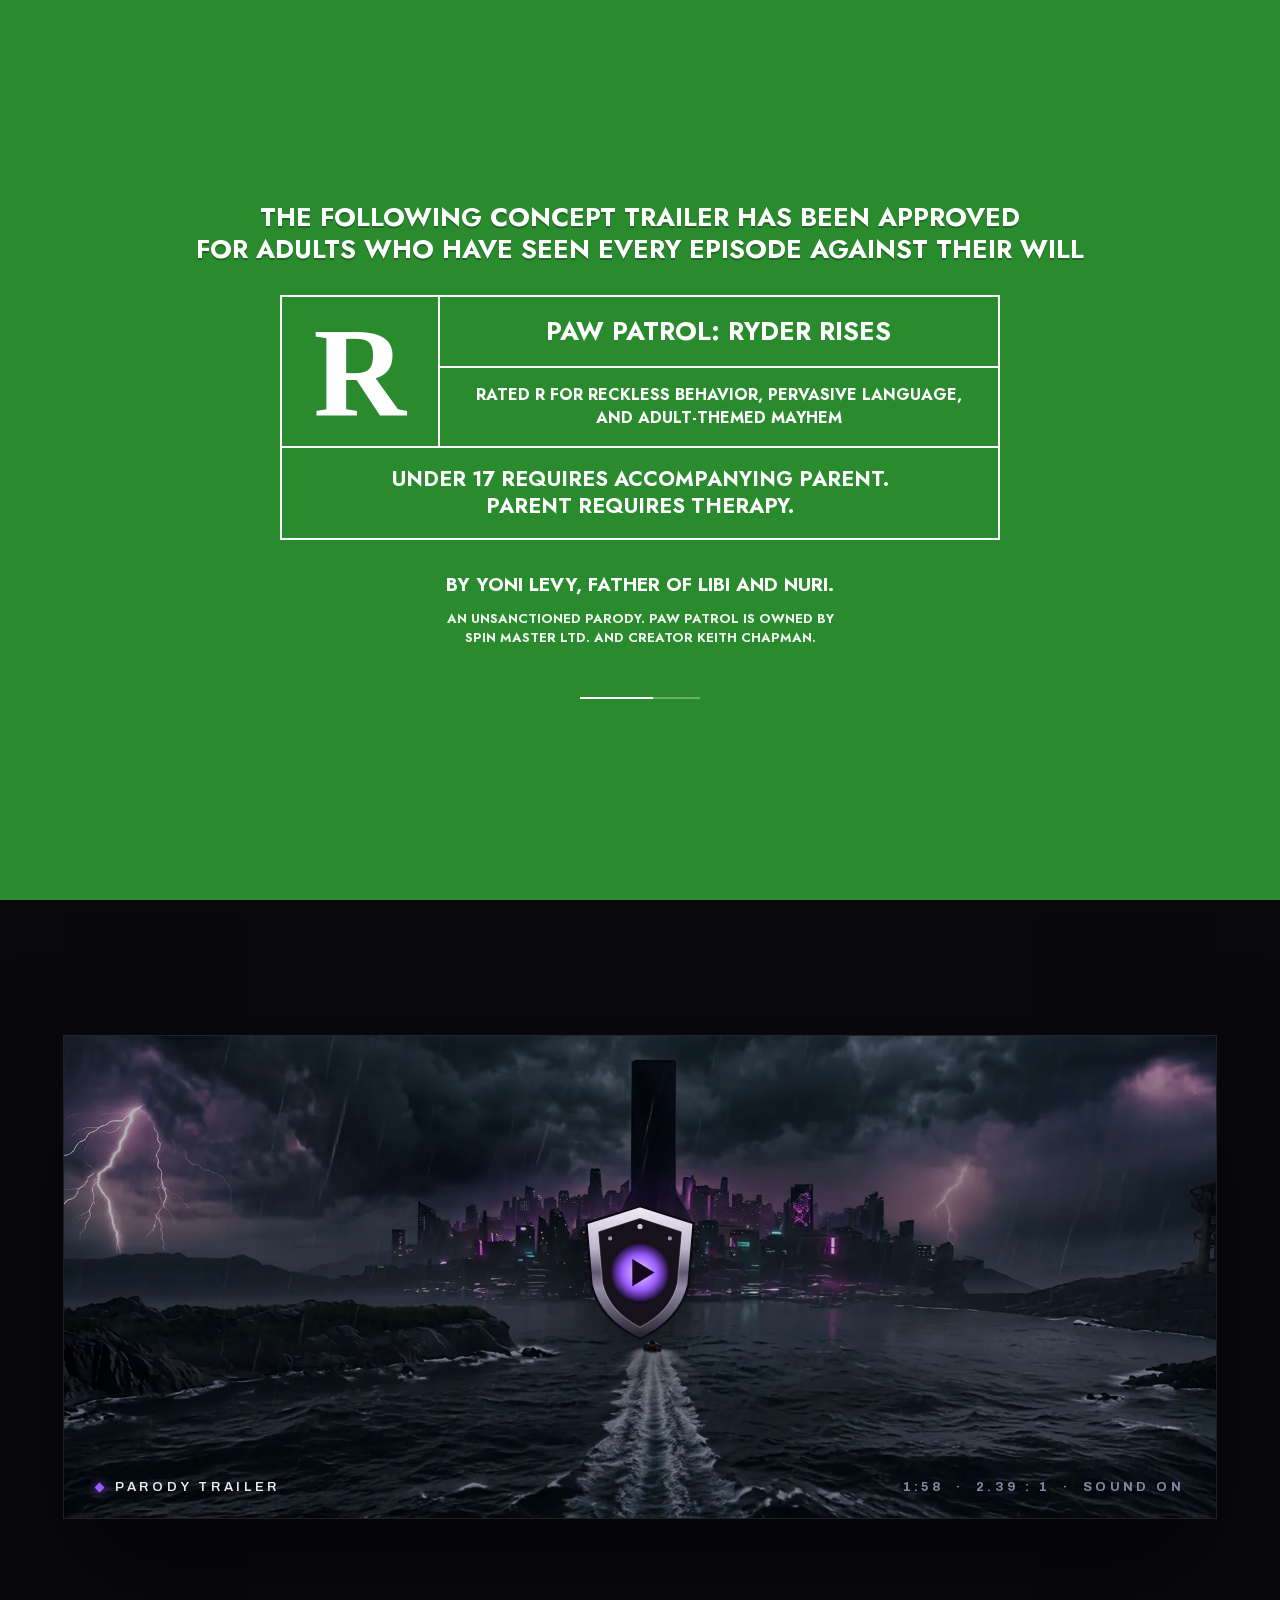
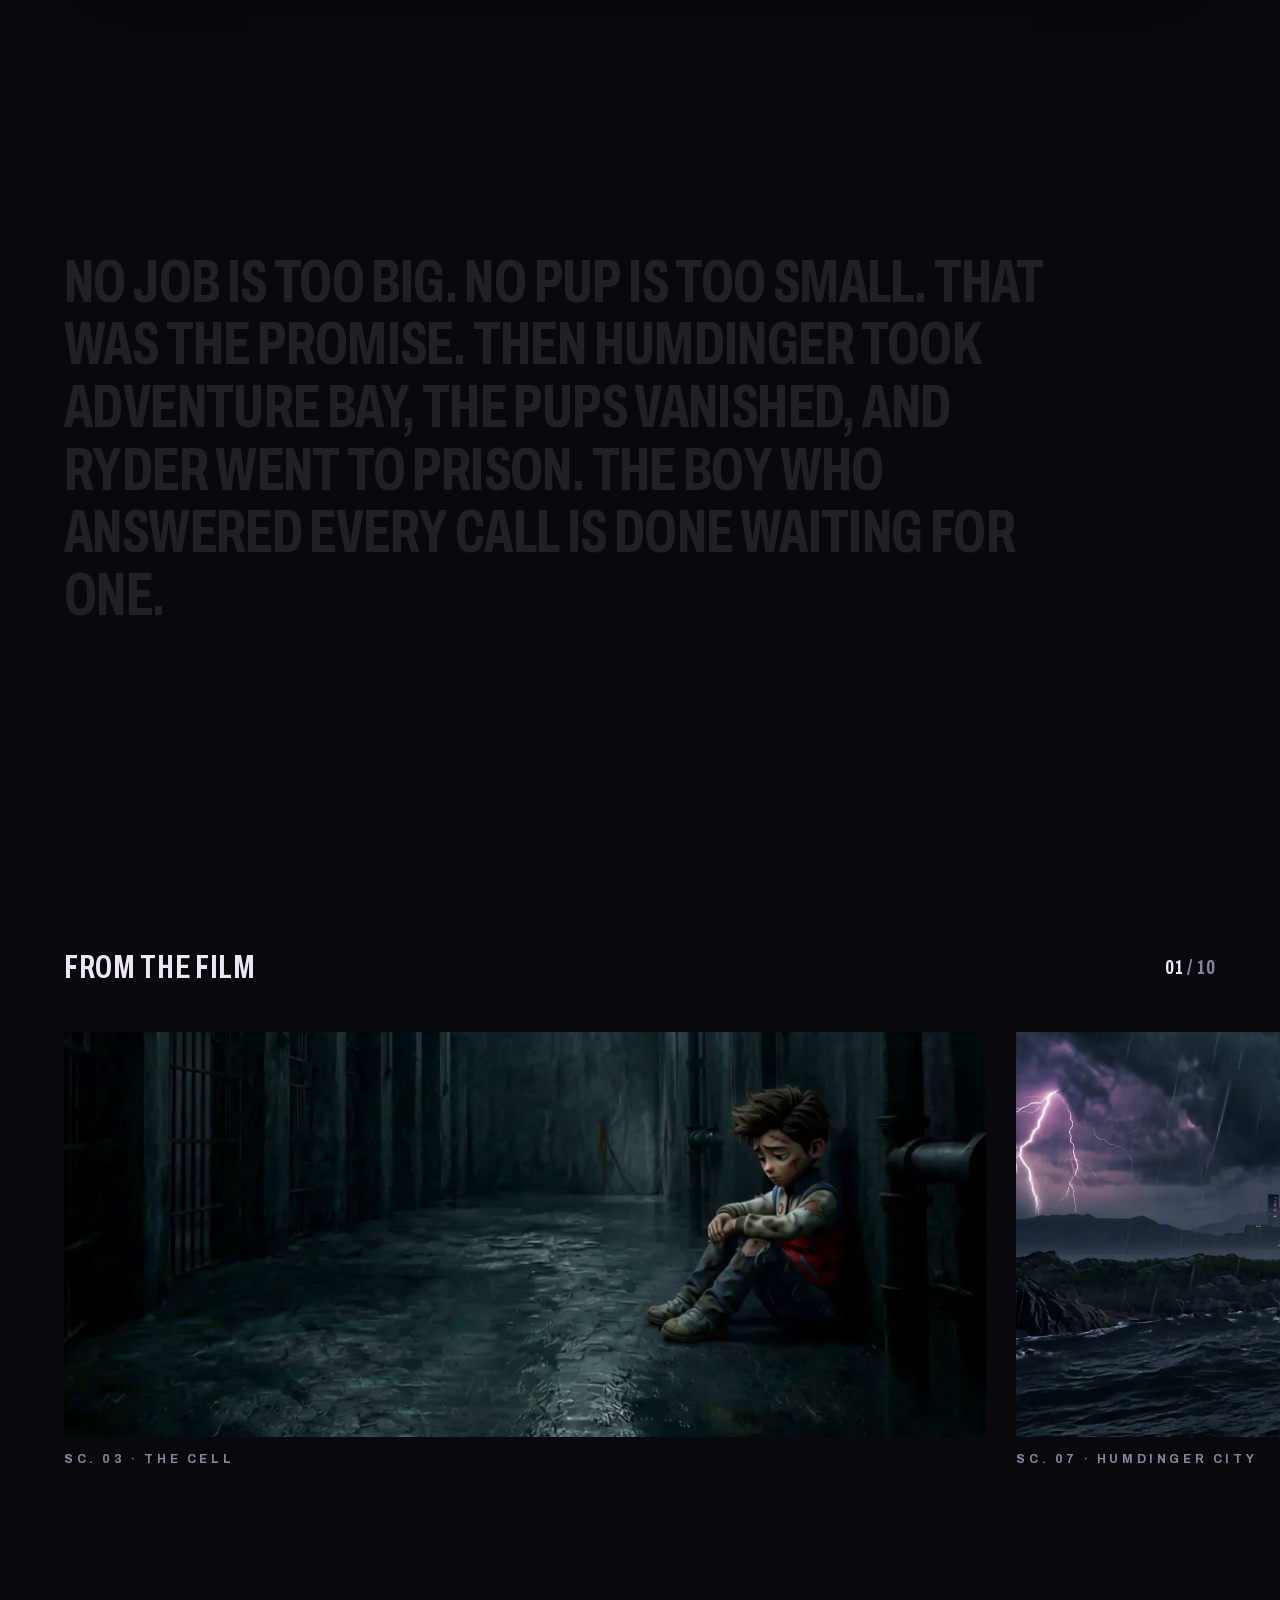
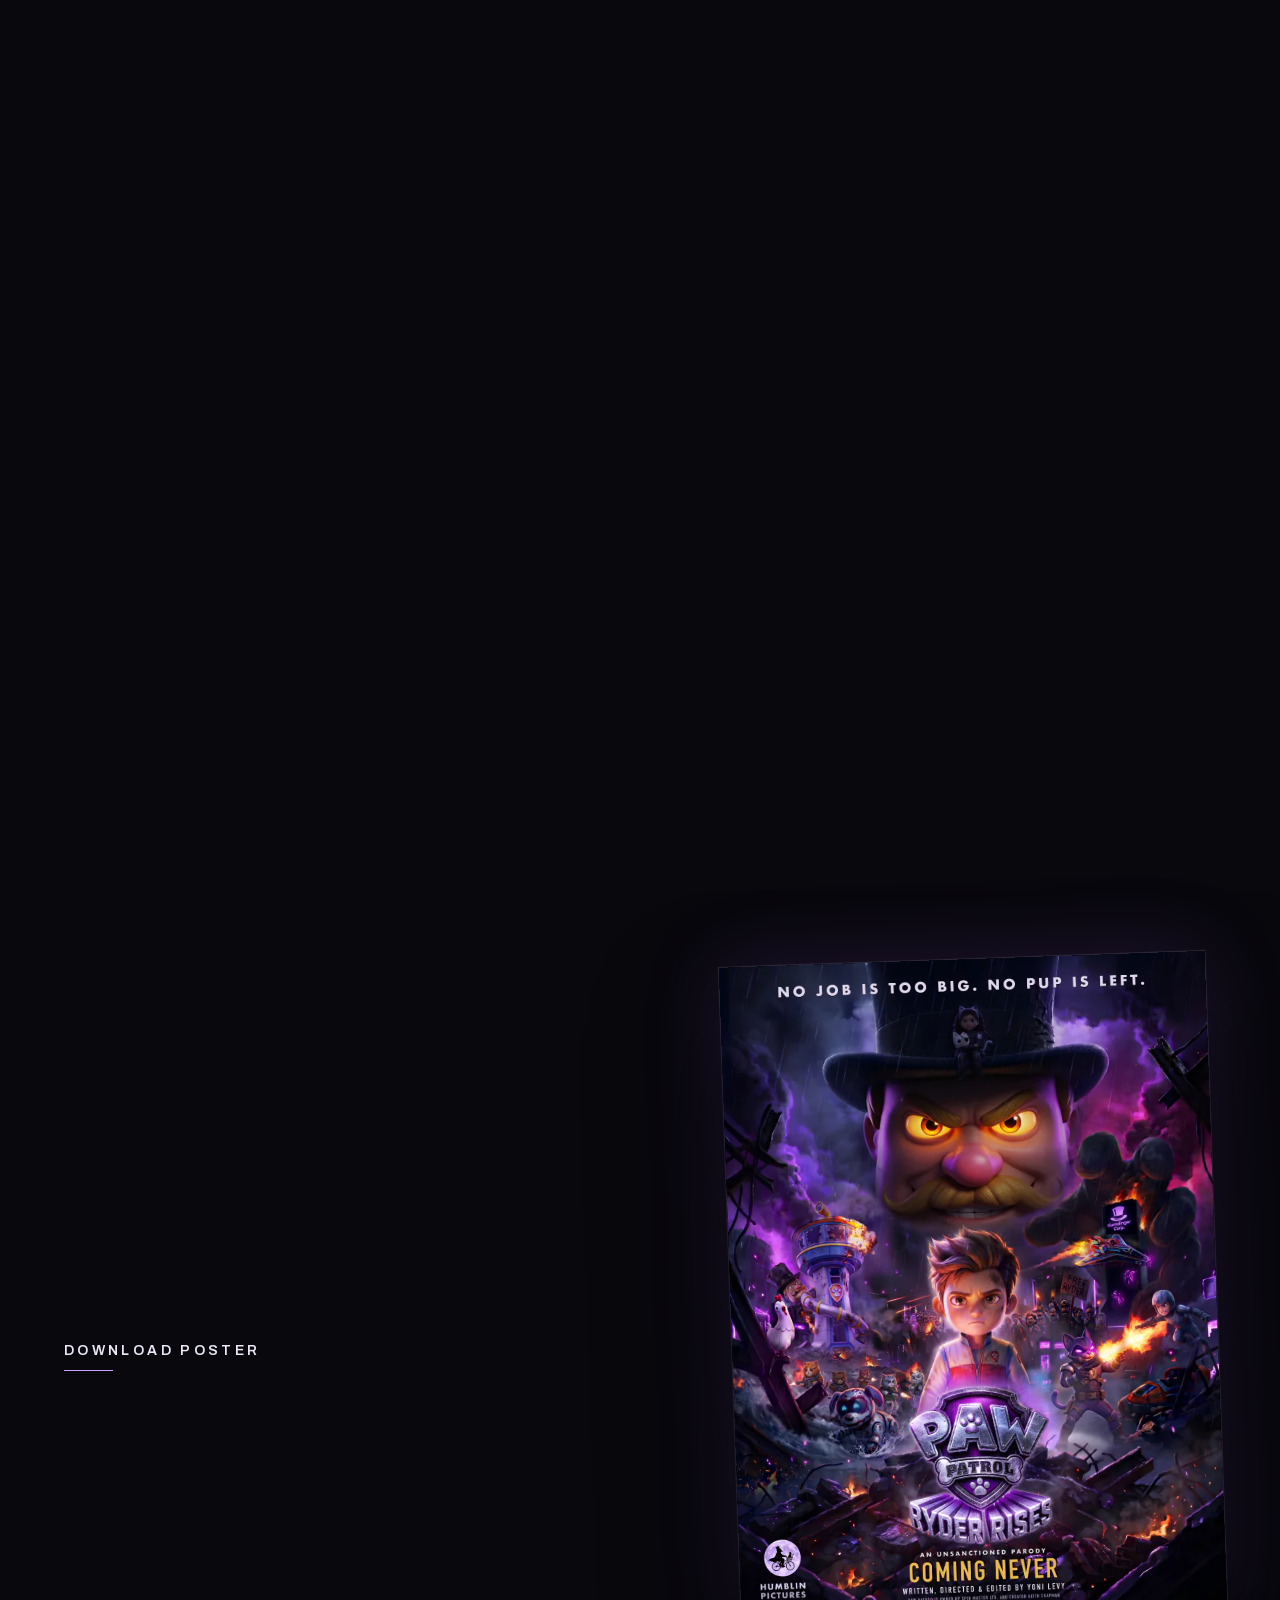
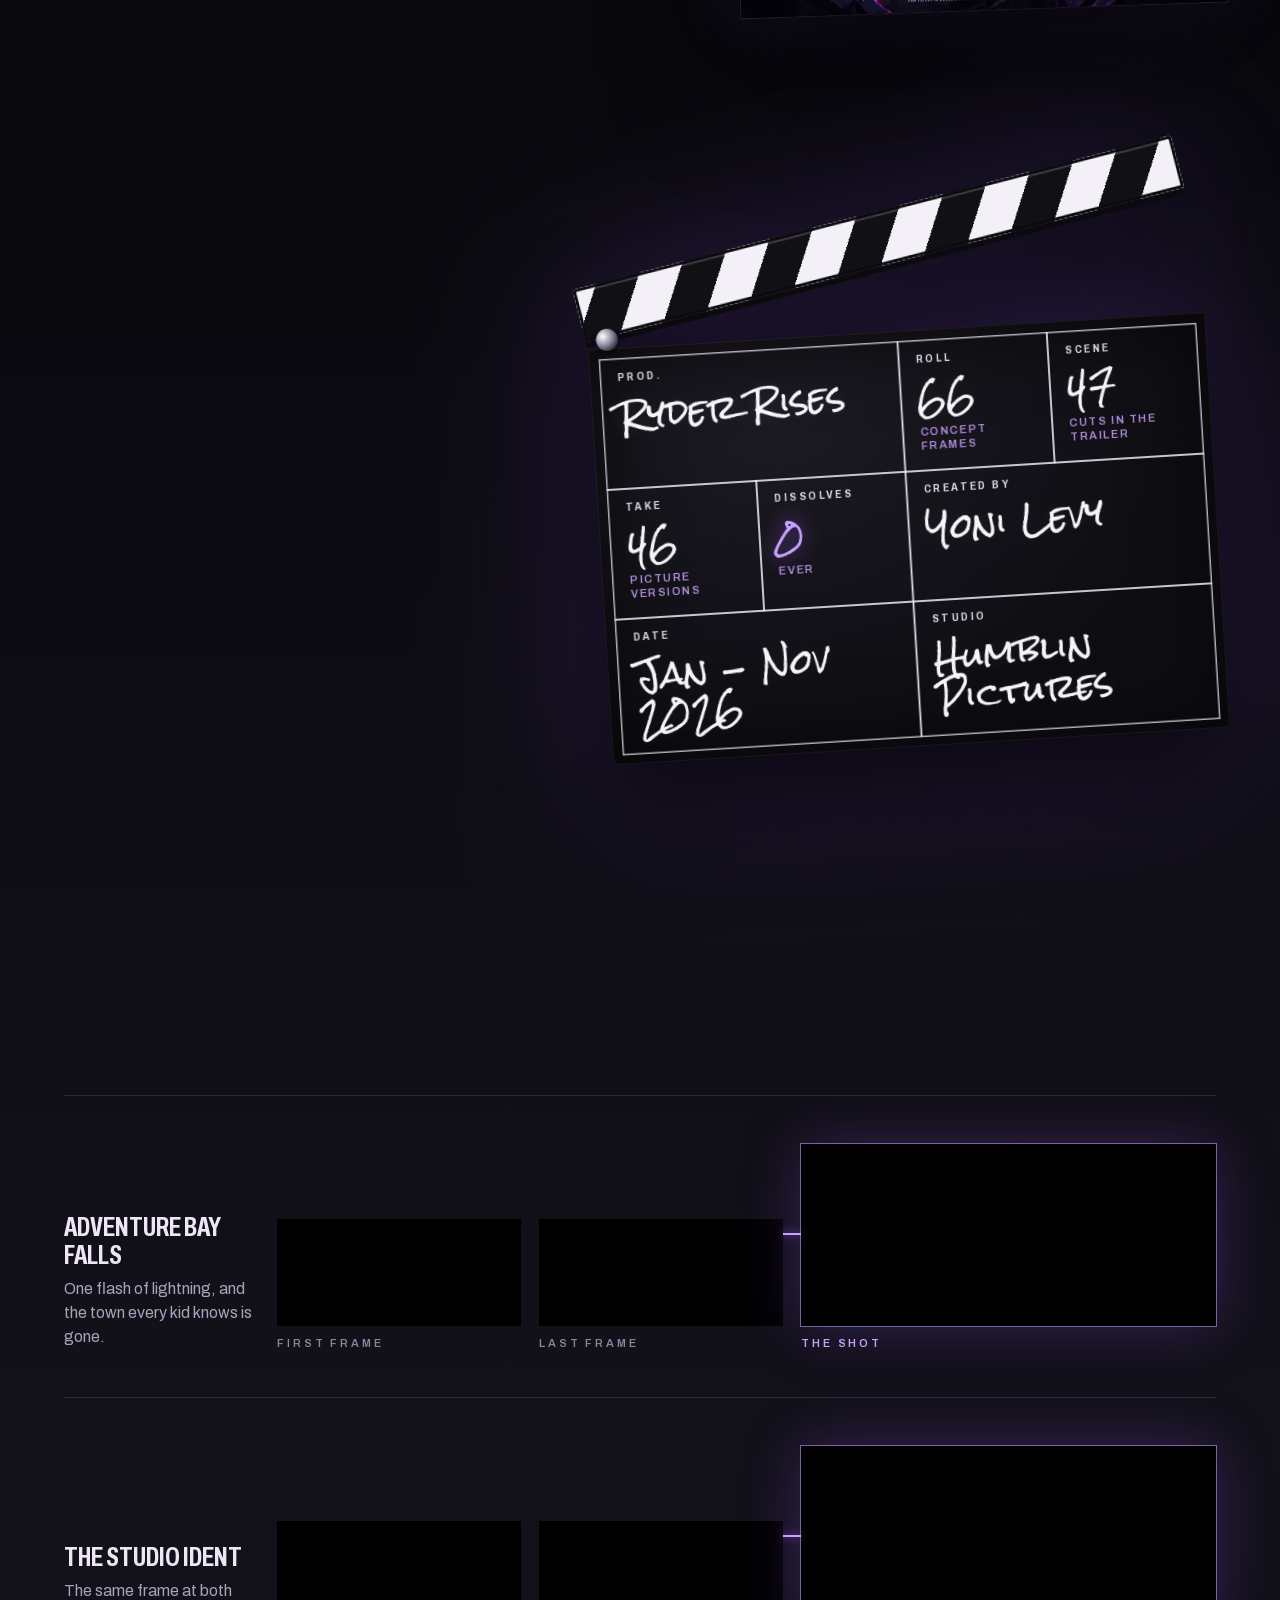
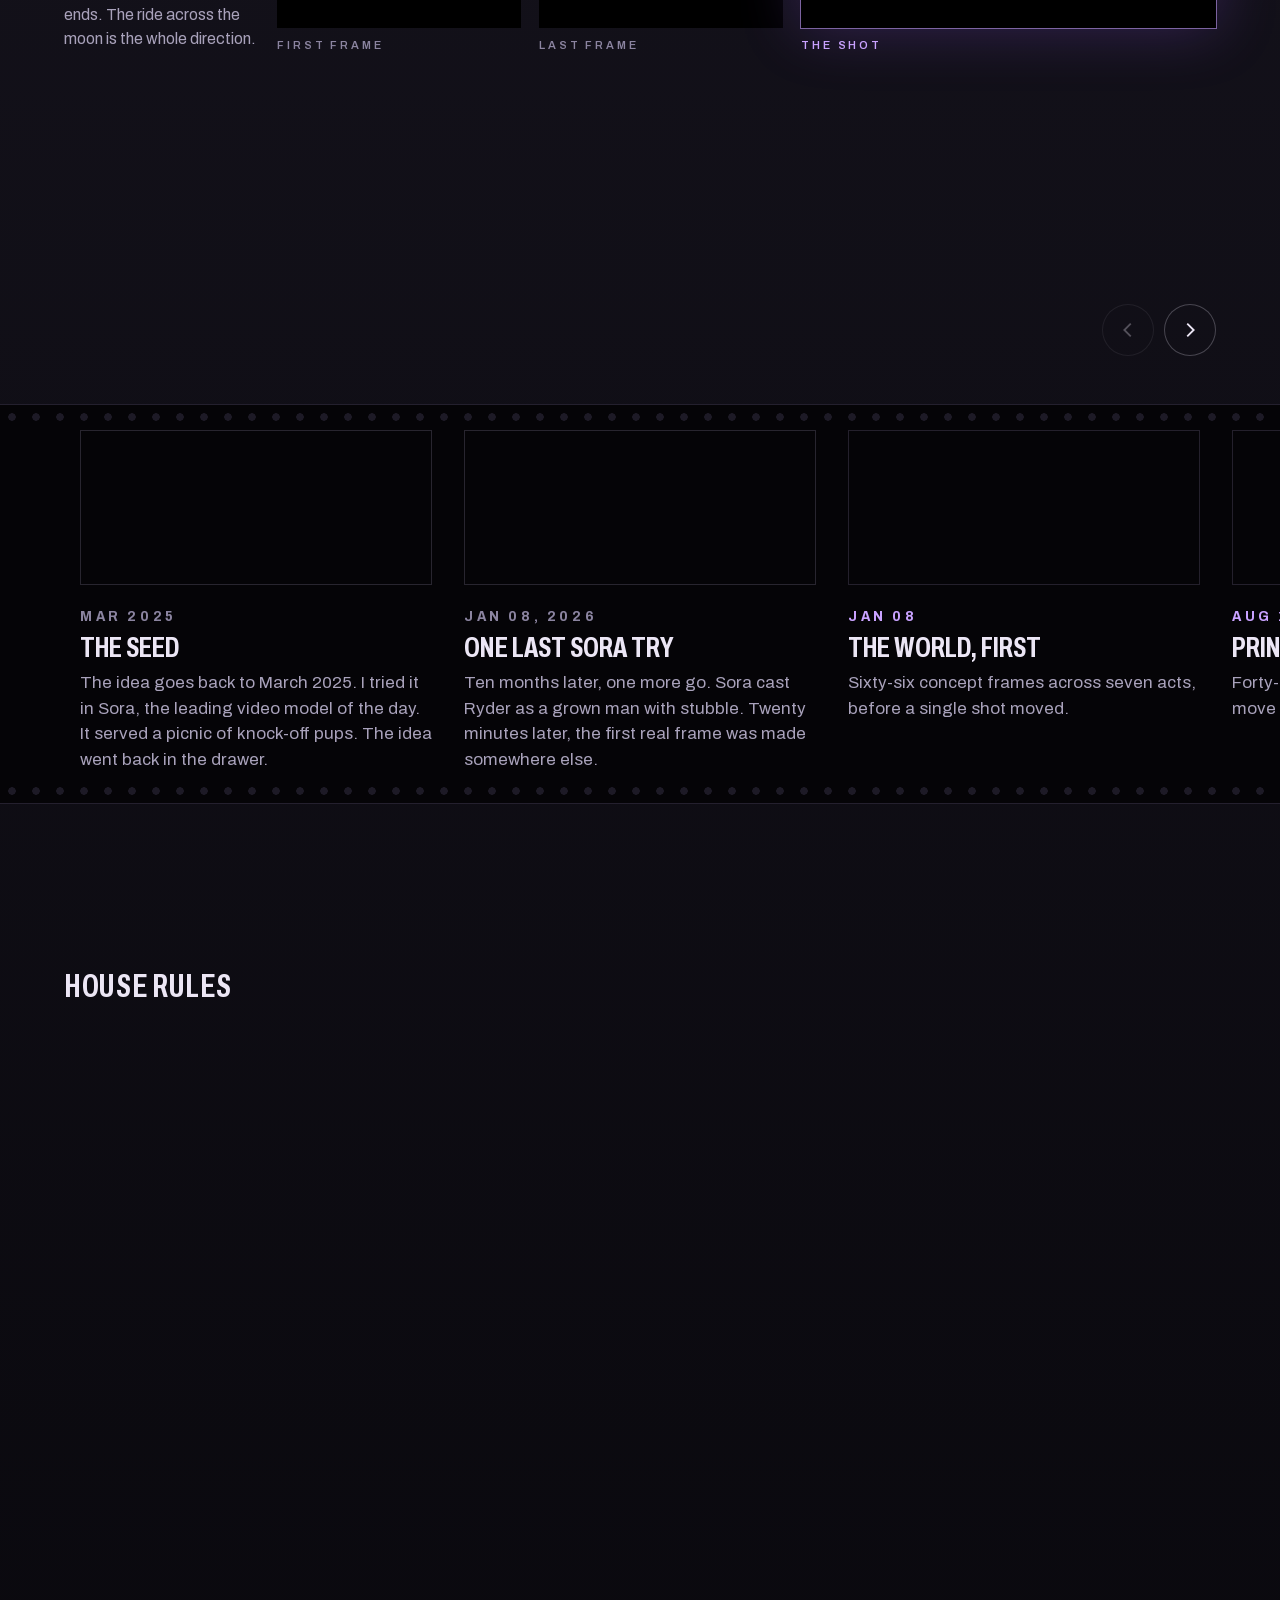
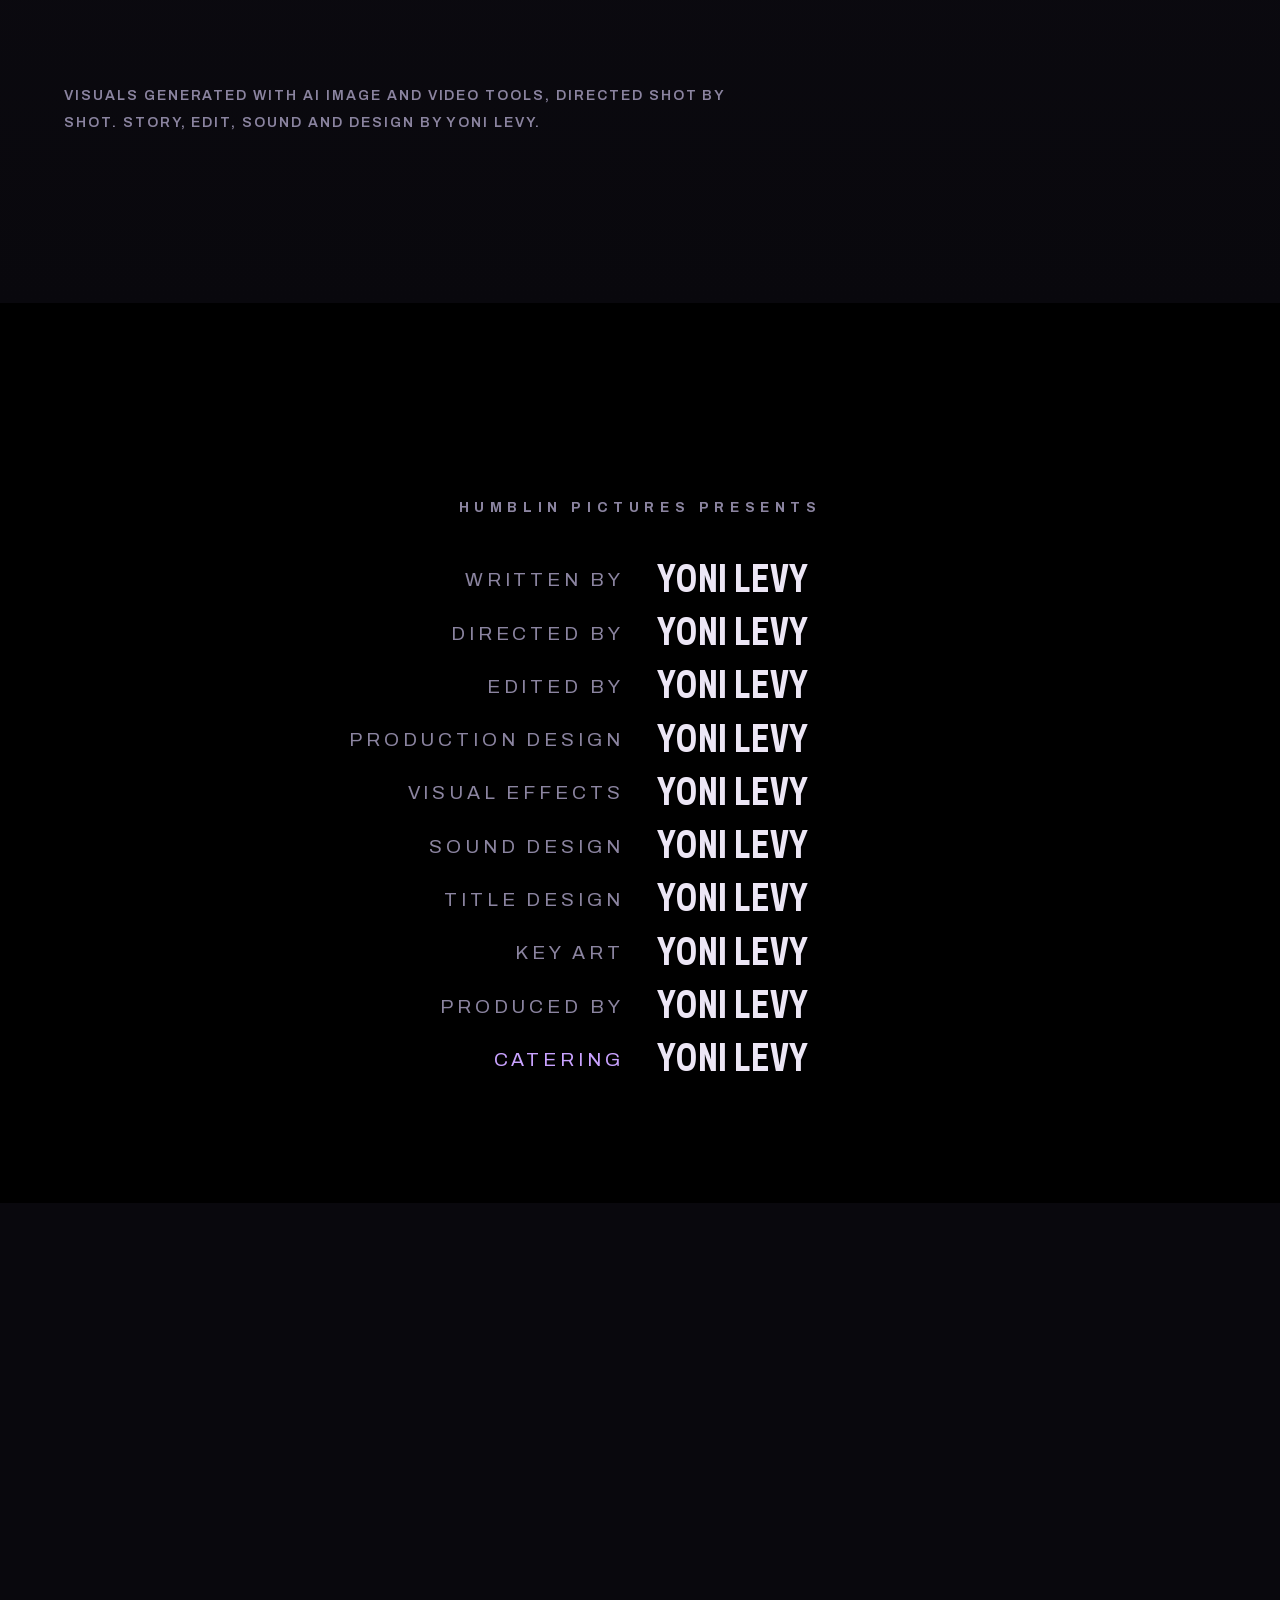
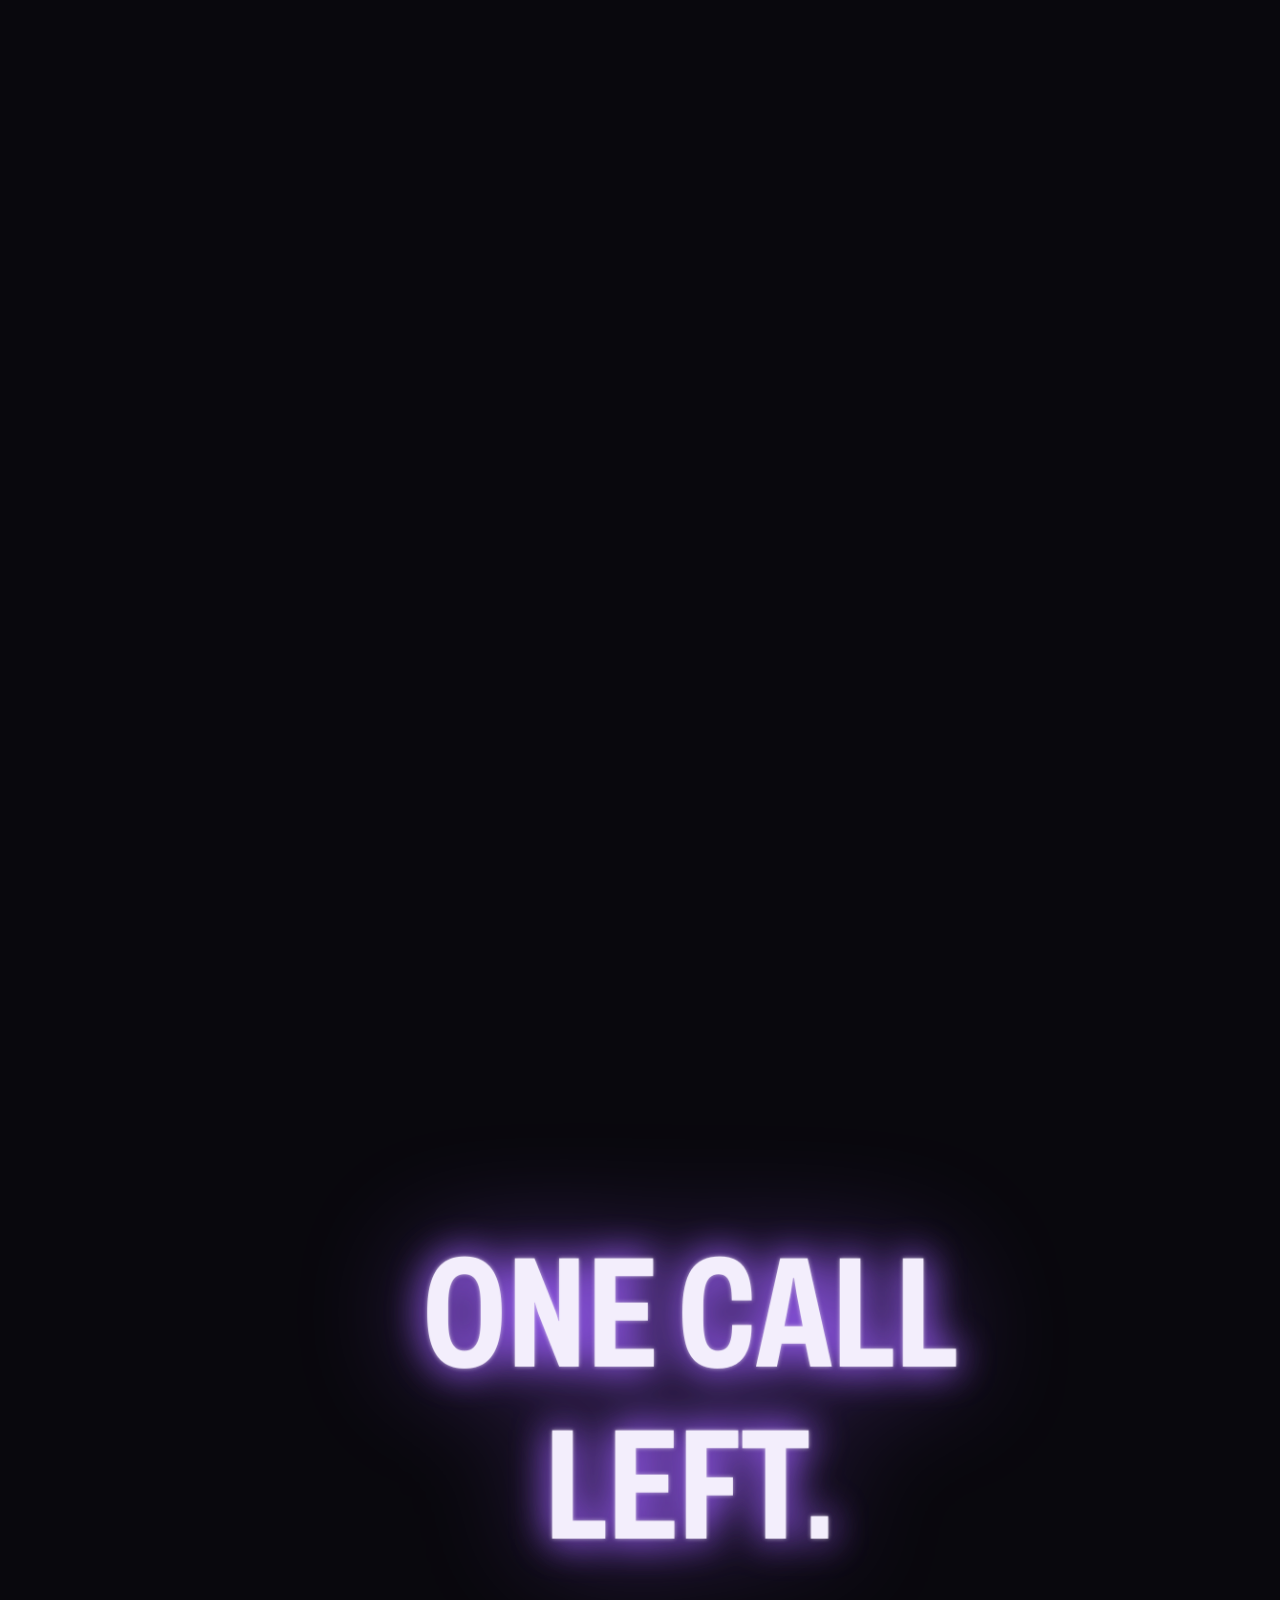
==== index.html @ 98c61fb0 "Publish 2026-11-19 12:22" ====
<!doctype html>
<html lang="en" data-btn="14">
<head>
<meta charset="utf-8">
<meta name="viewport" content="width=device-width, initial-scale=1, viewport-fit=cover">
<meta http-equiv="Content-Security-Policy" content="default-src 'self'; script-src 'self' https://*.googletagmanager.com; style-src 'self' 'unsafe-inline'; style-src-elem 'self'; style-src-attr 'unsafe-inline'; font-src 'self'; img-src 'self' data: https://*.google-analytics.com https://*.googletagmanager.com; media-src 'self'; connect-src 'self' https://*.google-analytics.com https://*.analytics.google.com https://*.googletagmanager.com; object-src 'none'; base-uri 'self'; form-action 'none'">
<meta name="referrer" content="strict-origin-when-cross-origin">
<title>PAW Patrol: Ryder Rises -by- Yoni Levy</title>
<meta name="description" content="Adventure Bay has fallen. Watch PAW Patrol: Ryder Rises, the dark R-rated parody trailer written and directed by Yoni Levy. Unsanctioned. Coming never.">
<meta name="robots" content="index, follow, max-image-preview:large, max-video-preview:-1, max-snippet:-1">
<meta name="author" content="Yoni Levy">
<meta name="theme-color" content="#09080d">
<meta property="og:type" content="video.other">
<meta property="og:site_name" content="Ryder Rises">
<meta property="og:title" content="PAW Patrol: Ryder Rises | Parody Trailer by Yoni Levy">
<meta property="og:description" content="Adventure Bay has fallen. An unsanctioned parody trailer: 47 cuts, 46 picture versions, zero dissolves.">
<meta property="og:image" content="https://ryderrises.com/assets/og-v7.jpg">
<meta name="twitter:image" content="https://ryderrises.com/assets/og-v7.jpg">
<meta property="og:url" content="https://ryderrises.com/">
<link rel="canonical" href="https://ryderrises.com/">
<meta property="og:image:width" content="2400">
<meta property="og:image:height" content="1254">
<meta property="og:image:alt" content="PAW Patrol: Ryder Rises. Ryder faces the ruined Lookout in a storm. An unsanctioned parody trailer by Yoni Levy">
<meta name="twitter:card" content="summary_large_image">
<link rel="icon" href="assets/favicon-32.png" sizes="32x32" type="image/png">
<link rel="icon" href="assets/favicon.svg" type="image/svg+xml">
<link rel="apple-touch-icon" href="assets/apple-touch-icon.png">
<link rel="preload" as="font" type="font/woff2" href="assets/fonts/jost-latin.woff2" crossorigin>
<link rel="preload" as="font" type="font/woff2" href="assets/fonts/archivo-latin-v2.woff2" crossorigin>
<link rel="preload" as="image" href="assets/hero-poster.webp?v=2" media="(min-width: 701px)">
<link rel="preload" as="image" href="assets/hero-poster-960.webp" media="(max-width: 700px)">
<link rel="preload" as="image" href="assets/logo3d-v3.webp" imagesrcset="assets/logo3d-v3-520.webp 520w, assets/logo3d-v3-640.webp 640w, assets/logo3d-v3.webp 1200w" imagesizes="(max-width: 760px) min(64vw, 280px), 30vw" fetchpriority="high">
<script src="js/boot.js?v=1"></script>
<link rel="stylesheet" href="css/site.css?v=71">
<script type="application/ld+json">{"@context": "https://schema.org", "@graph": [{"@type": "WebSite", "@id": "https://ryderrises.com/#site", "url": "https://ryderrises.com/", "name": "Ryder Rises", "alternateName": "PAW Patrol: Ryder Rises", "inLanguage": "en"}, {"@type": "Person", "@id": "https://ryderrises.com/#yoni-levy", "name": "Yoni Levy", "url": "https://www.linkedin.com/in/ynilvy", "sameAs": ["https://www.linkedin.com/in/ynilvy", "https://www.youtube.com/@humblinpictures"], "description": "Writer, content creator and designer"}, {"@type": "WebPage", "@id": "https://ryderrises.com/#page", "url": "https://ryderrises.com/", "name": "PAW Patrol: Ryder Rises -by- Yoni Levy", "description": "Adventure Bay has fallen. Watch PAW Patrol: Ryder Rises, the dark R-rated parody trailer written and directed by Yoni Levy. Unsanctioned. Coming never.", "inLanguage": "en", "isPartOf": {"@id": "https://ryderrises.com/#site"}, "primaryImageOfPage": "https://ryderrises.com/assets/og-v7.jpg", "author": {"@id": "https://ryderrises.com/#yoni-levy"}, "mainEntity": {"@id": "https://ryderrises.com/#trailer"}}, {"@type": "VideoObject", "@id": "https://ryderrises.com/#trailer", "name": "PAW Patrol: Ryder Rises | Parody Trailer", "description": "Adventure Bay has fallen. Watch PAW Patrol: Ryder Rises, the dark R-rated parody trailer written and directed by Yoni Levy. Unsanctioned. Coming never.", "thumbnailUrl": ["https://ryderrises.com/assets/og-v7.jpg", "https://ryderrises.com/assets/stills/03-07b-to-bay.webp"], "uploadDate": "2026-11-11T22:00:00+02:00", "duration": "PT1M58S", "contentUrl": "https://ryderrises.com/assets/trailer-v49.mp4", "inLanguage": "en", "genre": ["Parody", "Trailer"], "isFamilyFriendly": false, "creator": {"@id": "https://ryderrises.com/#yoni-levy"}, "director": {"@id": "https://ryderrises.com/#yoni-levy"}}]}</script>
</head>
<body class="is-loading">

<a class="skip" href="#trailer">Skip to trailer</a>

<!-- PRELOADER: the trailer's own green band, then a hard cut -->
<div class="band" id="band" aria-hidden="true">
  <div class="band__inner">
    <p class="band__lead">The following concept trailer has been approved<br>for adults who have seen every episode against their will</p>
    <div class="band__box">
      <div class="band__r">R</div>
      <div class="band__title">PAW Patrol: Ryder Rises</div>
      <div class="band__reason">Rated R for reckless behavior, pervasive language,<br>and adult-themed mayhem</div>
      <div class="band__note">Under 17 requires accompanying parent.<br>Parent requires therapy.</div>
    </div>
    <p class="band__by">By Yoni Levy, father of Libi and Nuri.</p>
    <p class="band__legal">An unsanctioned parody. PAW Patrol is owned by<br>Spin Master Ltd. and creator Keith Chapman.</p>
    <div class="band__meter"><span id="bandMeter"></span></div>
  </div>
</div>

<div class="flash" id="flash" aria-hidden="true"></div>
<div class="tip" id="tip" aria-hidden="true"></div>
<canvas class="skyfx" id="skyfx" aria-hidden="true"></canvas>

<header class="nav" id="nav">
  <a class="nav__studio" href="#top" aria-label="Humblin Pictures, back to top">
    <img src="assets/humblin-96.webp" alt="" width="46" height="46">
    <span>Humblin<br>Pictures</span>
  </a>
  <nav class="nav__links" aria-label="Sections">
    <a href="#story">The Story</a>
    <a href="#stills">Stills</a>
    <a href="#poster">One-Sheet</a>
    <a href="#making">Behind the Camera</a>
    <a class="nav__contact" href="#contact">Contact</a>
  </nav>
  <button class="cta cta--sm js-play"><canvas class="cta__plasma" aria-hidden="true"></canvas><span class="cta__icon"><svg viewBox="0 0 24 24" aria-hidden="true"><ellipse cx="12" cy="16" rx="5.2" ry="4.4"/><ellipse cx="5.5" cy="10.5" rx="2.2" ry="2.8"/><ellipse cx="9.5" cy="6.5" rx="2.2" ry="2.9"/><ellipse cx="14.5" cy="6.5" rx="2.2" ry="2.9"/><ellipse cx="18.5" cy="10.5" rx="2.2" ry="2.8"/></svg></span><span class="cta__label">Watch trailer</span><i class="cta__boop" aria-hidden="true"></i></button>
</header>

<main id="top">

  <!-- HERO -->
  <section class="hero" aria-label="Ryder Rises">
    <div class="hero__media">
      <video class="hero__video" id="heroVideo" muted loop playsinline preload="none">
        <source src="assets/hero-m.mp4?v=4" type="video/mp4" media="(max-width: 700px)">
        <source src="assets/hero.mp4?v=4" type="video/mp4">
      </video>
      <div class="hero__shade"></div>
    </div>
    <div class="hero__content">
      <p class="tagline"><span class="cut">No job is too big.</span> <span class="cut">No pup is left.</span></p>
      <h1 class="hero__title">
        <span class="logo3d" id="logo3d">
          <span class="logo3d__core" aria-hidden="true"><i class="logo3d__rays"></i></span>
          <span class="logo3d__aura" aria-hidden="true"><i></i></span>
          <span class="logo3d__rim" aria-hidden="true"><i></i></span>
          <img class="logo3d__img" src="assets/logo3d-v3.webp" srcset="assets/logo3d-v3-520.webp 520w, assets/logo3d-v3-640.webp 640w, assets/logo3d-v3.webp 1200w" sizes="(max-width: 760px) min(64vw, 280px), 30vw" fetchpriority="high" alt="PAW Patrol: Ryder Rises" width="1200" height="1309">
          <span class="logo3d__spec" aria-hidden="true"></span>
          <span class="logo3d__glint" aria-hidden="true"></span>
          <canvas class="logo3d__arcs" id="arcs" aria-hidden="true"></canvas>
        </span>
      </h1>
      <div class="hero__actions">
        <button class="cta js-play"><canvas class="cta__plasma" aria-hidden="true"></canvas><span class="cta__icon"><svg viewBox="0 0 24 24" aria-hidden="true"><ellipse cx="12" cy="16" rx="5.2" ry="4.4"/><ellipse cx="5.5" cy="10.5" rx="2.2" ry="2.8"/><ellipse cx="9.5" cy="6.5" rx="2.2" ry="2.9"/><ellipse cx="14.5" cy="6.5" rx="2.2" ry="2.9"/><ellipse cx="18.5" cy="10.5" rx="2.2" ry="2.8"/></svg></span><span class="cta__label">Watch the trailer</span><i class="cta__boop" aria-hidden="true"></i></button>
      </div>
    </div>
    <button class="tilt-wake" id="tiltWake" hidden>Tilt your phone</button>
    <p class="hero__credit"><span class="hc">An unsanctioned parody</span><span class="hc-dot"> · </span><span class="hc">Written, directed &amp; edited by <b>Yoni Levy</b></span></p>
  </section>

  <!-- TRAILER -->
  <section class="trailer" id="trailer" aria-label="Trailer">
    <div class="trailer__frame">
      <video class="trailer__video" preload="none" playsinline muted disablepictureinpicture data-poster-lo="assets/stills/03-07b-to-bay-960.webp" data-poster-hi="assets/stills/03-07b-to-bay.webp" width="1920" height="844" title="PAW Patrol: Ryder Rises | Parody Trailer" aria-label="PAW Patrol: Ryder Rises, parody trailer, 1 minute 58 seconds">
        <source src="assets/trailer-v49-m.mp4" type="video/mp4" media="(hover: none) and (pointer: coarse)">
        <source src="assets/trailer-v49.mp4" type="video/mp4">
      </video>
      <button class="medal js-play" data-tip="Play with sound" aria-label="Play the trailer with sound">
        <svg viewBox="0 0 150 168" aria-hidden="true">
          <defs>
            <linearGradient id="gm" x1="0" y1="0" x2="0" y2="1"><stop offset="0" stop-color="#f1edf8"/><stop offset=".32" stop-color="#bdb6cc"/><stop offset=".5" stop-color="#5f5871"/><stop offset=".62" stop-color="#948da8"/><stop offset="1" stop-color="#1e1b27"/></linearGradient>
            <radialGradient id="vc" cx=".5" cy=".5" r=".5"><stop offset="0" stop-color="#fff"/><stop offset=".25" stop-color="#c9a2ff"/><stop offset=".6" stop-color="#9b5cff"/><stop offset="1" stop-color="#22103f"/></radialGradient>
          </defs>
          <path class="medal__ring" d="M75 6 L138 26 L132 98 Q122 140 75 162 Q28 140 18 98 L12 26 Z" fill="none" stroke="#9b5cff" stroke-width="2"/>
          <path d="M75 6 L138 26 L132 98 Q122 140 75 162 Q28 140 18 98 L12 26 Z" fill="url(#gm)" stroke="#0d0b12" stroke-width="3"/>
          <path d="M75 20 L124 36 L119 96 Q111 130 75 148 Q39 130 31 96 L26 36 Z" fill="#15121c" stroke="rgba(255,255,255,.25)" stroke-width="1.5"/>
          <circle cx="75" cy="84" r="34" fill="url(#vc)"/>
          <path class="medal__glyph" d="M66 68 L92 84 L66 100 Z" fill="#14081f"/>
          <circle cx="75" cy="30" r="3" fill="#cfc8dd"/><circle cx="40" cy="44" r="2.5" fill="#9a93ad"/><circle cx="110" cy="44" r="2.5" fill="#9a93ad"/>
        </svg>
      </button>
      <div class="trailer__slug">
        <span class="label">Parody trailer</span>
        <span class="trailer__meta">1:58 &nbsp;·&nbsp; 2.39 : 1 &nbsp;·&nbsp; Sound on</span>
      </div>
    </div>
  </section>

  <!-- STORY -->
  <section class="story" id="story" aria-label="Story">
    <p class="story__text" id="storyText">No job is too big. No pup is too small. That was the promise. Then Humdinger took Adventure Bay, the pups vanished, and Ryder went to prison. The boy who answered every call is done waiting for one.</p>
  </section>

  <!-- STILLS -->
  <section class="stills" id="stills" aria-label="Stills from the film">
    <div class="stills__head">
      <h2 class="sec-title">From the film</h2>
      <p class="stills__count"><span id="stillIdx">01</span> / 10</p>
    </div>
    <div class="stills__viewport">
      <ul class="stills__track" id="stillsTrack">
        <li><span class="still__clip"><img src="assets/stills/01-03b-window-dive.webp" srcset="assets/stills/01-03b-window-dive-640.webp 640w, assets/stills/01-03b-window-dive-960.webp 960w, assets/stills/01-03b-window-dive.webp 1920w" sizes="(max-width: 760px) 100vw, 75vw" alt="Ryder alone in an island prison cell" loading="lazy" width="1920" height="844"></span><span>Sc. 03 · The cell</span></li>
        <li><span class="still__clip"><img src="assets/stills/03-07b-to-bay.webp" srcset="assets/stills/03-07b-to-bay-640.webp 640w, assets/stills/03-07b-to-bay-960.webp 960w, assets/stills/03-07b-to-bay.webp 1920w" sizes="(max-width: 760px) 100vw, 75vw" alt="A wake cutting toward Humdinger's occupied city under lightning" loading="lazy" width="1920" height="844"></span><span>Sc. 07 · Humdinger City</span></li>
        <li><span class="still__clip"><img src="assets/stills/04-11-lookout.webp" srcset="assets/stills/04-11-lookout-640.webp 640w, assets/stills/04-11-lookout-960.webp 960w, assets/stills/04-11-lookout.webp 1920w" sizes="(max-width: 760px) 100vw, 75vw" alt="Ryder before the ruined Lookout tower" loading="lazy" width="1920" height="844"></span><span>Sc. 11 · The Lookout</span></li>
        <li><span class="still__clip"><img src="assets/stills/05-12-robodog.webp" srcset="assets/stills/05-12-robodog-640.webp 640w, assets/stills/05-12-robodog-960.webp 960w, assets/stills/05-12-robodog.webp 1920w" sizes="(max-width: 760px) 100vw, 75vw" alt="Ryder holding a rusted Robo Dog as its eyes ignite" loading="lazy" width="1920" height="844"></span><span>Sc. 12 · Robo Dog</span></li>
        <li><span class="still__clip"><img src="assets/stills/06-17-glass-suit.webp" srcset="assets/stills/06-17-glass-suit-640.webp 640w, assets/stills/06-17-glass-suit-960.webp 960w, assets/stills/06-17-glass-suit.webp 1920w" sizes="(max-width: 760px) 100vw, 75vw" alt="A hand on glass as the armored suit's visor lights up" loading="lazy" width="1920" height="844"></span><span>Sc. 17 · Suit up</span></li>
        <li><span class="still__clip"><img src="assets/stills/07-25-cat-fight.webp" srcset="assets/stills/07-25-cat-fight-640.webp 640w, assets/stills/07-25-cat-fight-960.webp 960w, assets/stills/07-25-cat-fight.webp 1920w" sizes="(max-width: 760px) 100vw, 75vw" alt="Ryder in armor charging down a neon alley" loading="lazy" width="1920" height="844"></span><span>Sc. 25 · The alley</span></li>
        <li><span class="still__clip"><img src="assets/stills/09-33-kaiju-hand.webp" srcset="assets/stills/09-33-kaiju-hand-640.webp 640w, assets/stills/09-33-kaiju-hand-960.webp 960w, assets/stills/09-33-kaiju-hand.webp 1920w" sizes="(max-width: 760px) 100vw, 75vw" alt="A giant Humdinger stomping through the burning city" loading="lazy" width="1920" height="844"></span><span>Sc. 33 · Kaiju</span></li>
        <li><span class="still__clip"><img src="assets/stills/10-35-roar-final.webp" srcset="assets/stills/10-35-roar-final-640.webp 640w, assets/stills/10-35-roar-final-960.webp 960w, assets/stills/10-35-roar-final.webp 1920w" sizes="(max-width: 760px) 100vw, 75vw" alt="Giant Humdinger roars with Ryder in his fist" loading="lazy" width="1920" height="844"></span><span>Sc. 35 · The roar</span></li>
        <li><span class="still__clip"><img src="assets/stills/12-41-snow-duel.webp" srcset="assets/stills/12-41-snow-duel-640.webp 640w, assets/stills/12-41-snow-duel-960.webp 960w, assets/stills/12-41-snow-duel.webp 1920w" sizes="(max-width: 760px) 100vw, 75vw" alt="Chickaletta faces Mayor Goodway in a snow duel" loading="lazy" width="1920" height="844"></span><span>Sc. 41 · The duel</span></li>
        <li><span class="still__clip"><img src="assets/stills/11-37-pups-breakout.webp" srcset="assets/stills/11-37-pups-breakout-640.webp 640w, assets/stills/11-37-pups-breakout-960.webp 960w, assets/stills/11-37-pups-breakout.webp 1920w" sizes="(max-width: 760px) 100vw, 75vw" alt="The pups charge out of the dark" loading="lazy" width="1920" height="844"></span><span>Stinger · The pups</span></li>
      </ul>
    </div>
  </section>

  <!-- POSTER -->
  <section class="poster" id="poster" aria-label="Poster">
    <div class="poster__copy">
      <h2 class="metal metal--xl" data-text="Coming never.">Coming <em>never.</em></h2>
      <p class="body" data-reveal>Painted as new key art, not stitched from frames. Twenty-eight versions, side-by-side model tests, then a fifteen-tile rebuild where every character was re-rendered against official references, typeset in Photoshop at 5376 × 7200.</p>
      <a class="ghost" href="assets/poster-v3-3200.webp" download="RYDER-RISES-poster.webp">Download poster</a>
    </div>
    <p class="poster__pill" aria-hidden="true"><svg viewBox="0 0 20 20"><circle cx="8.5" cy="8.5" r="5.5" fill="none" stroke="currentColor" stroke-width="2"/><path d="M12.6 12.6 17 17" stroke="currentColor" stroke-width="2.2" stroke-linecap="round"/></svg>Tap to inspect</p>
    <figure class="poster__fig" id="posterFig" data-tip="Inspect">
      <img class="poster__img" id="posterImg" src="assets/poster-v3-1500.webp" srcset="assets/poster-v3-640.webp 640w, assets/poster-v3-900.webp 900w, assets/poster-v3-1500.webp 1500w" sizes="(max-width: 760px) 92vw, 42vw" data-hi="assets/poster-v3-3200.webp" alt="Ryder Rises poster: a giant Mayor Humdinger looms over Ryder and the ruins of Adventure Bay" loading="lazy" width="1500" height="2009">
      <div class="poster__lens" id="posterLens" aria-hidden="true"></div>
    </figure>
  </section>

  <!-- BEHIND THE CAMERA -->
  <section class="making" id="making" aria-label="Behind the camera">
    <div class="making-intro">
      <div class="making-intro__copy">
        <h2 class="metal metal--lg" data-text="Ten months in the making.">Ten months<br>in the making.</h2>
        <p class="body" data-reveal>From the first concept frame in January to the last cut in November, the whole production ran on one desk and a handful of house rules.</p>
      </div>
      <!-- the slate -->
    <div class="slate" id="slate">
      <div class="slate__stick" aria-hidden="true"><i></i></div>
      <div class="slate__board">
        <div class="slate__cell slate__cell--wide"><span>Prod.</span><b>Ryder Rises</b></div>
        <div class="slate__cell"><span>Roll</span><b data-count="66">66</b><em>concept frames</em></div>
        <div class="slate__cell"><span>Scene</span><b data-count="47">47</b><em>cuts in the trailer</em></div>
        <div class="slate__cell"><span>Take</span><b data-count="46">46</b><em>picture versions</em></div>
        <div class="slate__cell"><span>Dissolves</span><b>0</b><em>ever</em></div>
        <div class="slate__cell slate__cell--wide"><span>Created by</span><b>Yoni Levy</b></div>
        <div class="slate__cell slate__cell--wide"><span>Date</span><b>Jan - Nov 2026</b></div>
        <div class="slate__cell slate__cell--wide"><span>Studio</span><b>Humblin Pictures</b></div>
      </div>
    </div>
    </div>

    <!-- two frames, one move: the direction lives between the designed first and last frame -->
    <div class="moves">
      <div class="moves__head">
        <h3 class="compare-head__t" data-reveal>Two frames.<br>One move.</h3>
        <p class="body" data-reveal>Every shot started as two designed frames: where the camera begins and where it lands. The direction is everything in between.</p>
      </div>
      <div class="move">
        <div class="move__text"><h4>Adventure Bay falls</h4><p>One flash of lightning, and the town every kid knows is gone.</p></div>
        <figure class="move__frame"><img src="assets/move/05-lookout-flash-first.webp" alt="Adventure Bay falls: the designed first frame" loading="lazy" width="1280" height="562"><figcaption>First frame</figcaption></figure>
        <figure class="move__frame"><img src="assets/move/05-lookout-flash-last.webp" alt="Adventure Bay falls: the designed last frame" loading="lazy" width="1280" height="562"><figcaption>Last frame</figcaption></figure>
        <figure class="move__shot"><video src="assets/move/05-lookout-flash-shot.mp4" muted loop playsinline preload="none" aria-label="Adventure Bay falls: the finished shot"></video><figcaption>The shot</figcaption></figure>
      </div>
      <div class="move">
        <div class="move__text"><h4>The studio ident</h4><p>The same frame at both ends. The ride across the moon is the whole direction.</p></div>
        <figure class="move__frame"><img src="assets/move/00-humblin-first.webp" alt="The studio ident: the designed first frame" loading="lazy" width="1280" height="562"><figcaption>First frame</figcaption></figure>
        <figure class="move__frame"><img src="assets/move/00-humblin-last.webp" alt="The studio ident: the designed last frame" loading="lazy" width="1280" height="562"><figcaption>Last frame</figcaption></figure>
        <figure class="move__shot"><video src="assets/move/00-humblin-shot.mp4" muted loop playsinline preload="none" aria-label="The studio ident: the finished shot"></video><figcaption>The shot</figcaption></figure>
      </div>
    </div>

    <!-- the film strip: one real artifact from every stage -->
    <div class="strip-head">
      <h3 class="compare-head__t" data-reveal>The production,<br>frame by frame.</h3>
      <div class="strip-nav">
        <button class="strip-nav__btn" id="stripPrev" aria-label="Previous frame"><svg viewBox="0 0 24 24" aria-hidden="true"><path d="M15 5l-7 7 7 7" fill="none" stroke="currentColor" stroke-width="2"/></svg></button>
        <button class="strip-nav__btn" id="stripNext" aria-label="Next frame"><svg viewBox="0 0 24 24" aria-hidden="true"><path d="M9 5l7 7-7 7" fill="none" stroke="currentColor" stroke-width="2"/></svg></button>
      </div>
    </div>
    <div class="strip" id="strip">
      <ol class="strip__reel" id="stripReel">
        <li class="frame frame--seed"><img src="assets/strip/0a-sora-2025.webp" alt="A Sora clip from 2025: a picnic of off-model knock-off pups" loading="lazy" width="960" height="422"><time>Mar 2025</time><h4>The seed</h4><p>The idea goes back to March 2025. I tried it in Sora, the leading video model of the day. It served a picnic of knock-off pups. The idea went back in the drawer.</p></li>
        <li class="frame frame--seed"><img src="assets/strip/0b-sora-2026.webp" alt="A Sora clip from January 2026: a grown man with stubble behind prison bars, meant to be Ryder" loading="lazy" width="960" height="422"><time>Jan 08, 2026</time><h4>One last Sora try</h4><p>Ten months later, one more go. Sora cast Ryder as a grown man with stubble. Twenty minutes later, the first real frame was made somewhere else.</p></li>
        <li class="frame"><img src="assets/strip/1.webp" alt="The first concept frame: the Humdinger monolith in a storm" loading="lazy" width="960" height="422"><time>Jan 08</time><h4>The world, first</h4><p>Sixty-six concept frames across seven acts, before a single shot moved.</p></li>
        <li class="frame"><img src="assets/strip/5.webp" alt="Principal photography: the ATV bursts out of the cave" loading="lazy" width="960" height="422"><time>Aug 14</time><h4>Principal photography</h4><p>Forty-two shots at 2912 × 1280. The camera move agreed first, then "go".</p></li>
        <li class="frame"><img src="assets/strip/6-music-first.webp" alt="The final score as a waveform, with a line at every one of the trailer's cuts" loading="lazy" width="960" height="422"><time>Oct 25</time><h4>Music first</h4><p>The cut rebuilt from the score outward: 46 picture versions against 27 mixes. Every line here is a cut.</p></li>
        <li class="frame"><img src="assets/strip/7.webp" alt="Poster rounds compared side by side" loading="lazy" width="960" height="422"><time>Nov 08</time><h4>The one-sheet</h4><p>Twenty-eight versions until not one pixel looked generated.</p></li>
      </ol>
    </div>

    <!-- the house rules -->
    <div class="rules">
      <h3 class="sec-title">House rules</h3>
      <ol class="rules__list">
        <li><b>No dissolves. Ever.</b><span>Hard cuts, cuts on motion, and lightning that lives inside the storm.</span></li>
        <li><b>Speeding up is not cutting.</b><span>A shot that needs energy gets faster, never shorter.</span></li>
        <li><b>Agree the move, then go.</b><span>Nothing is generated until the camera, duration and both end frames are approved.</span></li>
        <li><b>Characters stay on-model.</b><span>Official references beat lookalikes. Every time.</span></li>
      </ol>
      <p class="rules__note">Visuals generated with AI image and video tools, directed shot by shot. Story, edit, sound and design by Yoni Levy.</p>
    </div>
  </section>

  <!-- the credits gag: an end roll where every name is the same one -->
  <section class="credits" id="credits" aria-label="Credits">
    <div class="credits__stage" id="creditsStage">
      <p class="credits__pre">Humblin Pictures presents</p>
      <ul class="credits__list" id="creditsList">
        <li><span class="credits__role">Written by</span><span class="credits__name">Yoni Levy</span></li>
        <li><span class="credits__role">Directed by</span><span class="credits__name">Yoni Levy</span></li>
        <li><span class="credits__role">Edited by</span><span class="credits__name">Yoni Levy</span></li>
        <li><span class="credits__role">Production design</span><span class="credits__name">Yoni Levy</span></li>
        <li><span class="credits__role">Visual effects</span><span class="credits__name">Yoni Levy</span></li>
        <li><span class="credits__role">Sound design</span><span class="credits__name">Yoni Levy</span></li>
        <li><span class="credits__role">Title design</span><span class="credits__name">Yoni Levy</span></li>
        <li><span class="credits__role">Key art</span><span class="credits__name">Yoni Levy</span></li>
        <li><span class="credits__role">Produced by</span><span class="credits__name">Yoni Levy</span></li>
        <li><span class="credits__role">Catering</span><span class="credits__name">Yoni Levy</span></li>
      </ul>
    </div>
  </section>

  <!-- CLOSE: notes, ideas, collaborations -->
  <section class="close" id="contact" aria-label="Contact">
    <img class="close__bg" src="assets/stills/11-37-pups-breakout.webp" alt="" loading="lazy" width="1920" height="844">
    <div class="close__inner">
      <h2 class="ztitle" id="ztitle"><span class="visually-hidden">One call left.</span><span class="ztitle__glow" aria-hidden="true"><i></i></span><img id="zimg" alt="" aria-hidden="true"><canvas id="zcan" aria-hidden="true"></canvas></h2>
      <p class="close__lede">I write and make things like this. If you have a story, a brand or a wild idea, I'd like to hear it. I answer every one.</p>
      <div class="close__ctas">
        <a class="cta" href="https://www.linkedin.com/in/ynilvy" target="_blank" rel="noopener"><canvas class="cta__plasma" aria-hidden="true"></canvas><span class="cta__icon"><svg viewBox="0 0 24 24" aria-hidden="true"><ellipse cx="12" cy="16" rx="5.2" ry="4.4"/><ellipse cx="5.5" cy="10.5" rx="2.2" ry="2.8"/><ellipse cx="9.5" cy="6.5" rx="2.2" ry="2.9"/><ellipse cx="14.5" cy="6.5" rx="2.2" ry="2.9"/><ellipse cx="18.5" cy="10.5" rx="2.2" ry="2.8"/></svg></span><span class="cta__label">Make the call</span><i class="cta__boop" aria-hidden="true"></i></a>
        <button class="cta cta--rose js-share" data-place="close"><canvas class="cta__plasma" aria-hidden="true"></canvas><span class="cta__icon"><svg viewBox="0 0 20 20" aria-hidden="true"><path d="M10 1.8l4.4 4.4-1.4 1.4-2-2V13H9V5.6l-2 2-1.4-1.4zM3 10h2v6h10v-6h2v8H3z"/></svg></span><span class="cta__label">Pass it on</span><i class="cta__boop" aria-hidden="true"></i></button>
      </div>
      <p class="close__alt" id="mailLine" hidden>or write to <a class="js-mail"></a><span class="close__copied" aria-live="polite"></span></p>
      <p class="close__bio">Ryder Rises is by Yoni Levy: writer, content creator and designer, a builder and product person who researches AI for media creation. Father of Libi and Nuri, who have seen every episode.</p>
    </div>
  </section>

</main>

<footer class="foot">
  <img src="assets/humblin-96.webp" alt="" width="40" height="40">
  <div>
    <p>Ryder Rises is an unsanctioned, non-commercial parody. PAW Patrol and all related characters are owned by Spin Master Ltd. and creator Keith Chapman. Not affiliated with or endorsed by Spin Master, Nickelodeon or Paramount.</p>
    <p>© 2026 Yoni Levy · A Humblin Pictures release · <a class="foot__link" href="https://www.youtube.com/@humblinpictures" target="_blank" rel="noopener">Humblin Pictures on YouTube</a> · Visits are counted with Google Analytics. No ads, no data sold.</p>
  </div>
</footer>

<!-- PHONES: a trailer button that waits in the thumb zone -->
<div class="dock" id="dock" aria-hidden="true">
  <button class="cta cta--dock js-play" tabindex="-1"><canvas class="cta__plasma" aria-hidden="true"></canvas><span class="cta__icon"><svg viewBox="0 0 24 24" aria-hidden="true"><ellipse cx="12" cy="16" rx="5.2" ry="4.4"/><ellipse cx="5.5" cy="10.5" rx="2.2" ry="2.8"/><ellipse cx="9.5" cy="6.5" rx="2.2" ry="2.9"/><ellipse cx="14.5" cy="6.5" rx="2.2" ry="2.9"/><ellipse cx="18.5" cy="10.5" rx="2.2" ry="2.8"/></svg></span><span class="cta__label">Trailer <span class="dock__time">1:58</span></span><i class="cta__boop" aria-hidden="true"></i></button>
</div>

<!-- PHONES: the one-sheet, edge to edge, pinch to read the detail -->
<div class="pv" id="pv" role="dialog" aria-modal="true" aria-label="Poster" hidden>
  <div class="pv__stage" id="pvStage"><img class="pv__img" id="pvImg" alt="The Ryder Rises poster at full size" draggable="false"></div>
  <span class="pv__zoom" id="pvZoom">1&times;</span>
  <button class="pv__close" id="pvClose" aria-label="Close the poster">&times;</button>
  <span class="pv__hint" id="pvHint">Pinch or double-tap to zoom</span>
  <div class="pv__bar"><a class="pv__chip" href="assets/poster-v3-3200.webp" download="RYDER-RISES-poster.webp">Save poster</a><button class="pv__chip js-share" data-place="poster">Share</button></div>
</div>

<!-- THEATRE: custom player, no browser chrome -->
<div class="theatre" id="theatre" role="dialog" aria-modal="true" aria-label="Trailer" hidden>
  <div class="rot" id="rot" hidden>
    <div class="rot__phone" aria-hidden="true"><i></i></div>
    <p class="rot__t">Turn your phone.</p>
    <p class="rot__s">The trailer was cut for the whole frame. Sideways, it fills your screen.</p>
    <button class="rot__up" id="rotUp">Watch upright instead</button>
  </div>
  <button class="theatre__close" id="theatreClose">Close <kbd>Esc</kbd></button>
  <div class="theatre__screen" id="screen">
    <video id="trailerVideo" playsinline preload="none" data-poster="assets/stills/03-07b-to-bay-960.webp">
      <source src="assets/trailer-v49-m.mp4" type="video/mp4" media="(hover: none) and (pointer: coarse)">
      <source src="assets/trailer-v49.mp4" type="video/mp4">
      <track kind="captions" src="assets/trailer-en.vtt?v=3" srclang="en" label="English">
    </video>
    <div class="pl" id="pl">
      <div class="pl__scrub" id="scrub" role="slider" tabindex="0" aria-label="Seek" aria-valuemin="0" aria-valuemax="118" aria-valuenow="0">
        <span class="pl__track"></span><span class="pl__buf" id="buf"></span><span class="pl__fill" id="fill"></span>
        <span class="pl__ticks" id="ticks"></span>
        <span class="pl__head" id="head"></span>
        <span class="pl__hover" id="hoverTip"></span>
      </div>
      <div class="pl__row">
        <button class="pl__btn pl__btn--main" id="plPlay" aria-label="Play"><svg viewBox="0 0 20 20" class="i-play"><path d="M5 3l12 7-12 7z"/></svg><svg viewBox="0 0 20 20" class="i-pause"><path d="M5 3h3.5v14H5zM11.5 3H15v14h-3.5z"/></svg></button>
        <span class="pl__tc"><b id="tcNow">00:00</b> / <span id="tcDur">01:58</span></span>
        <button class="pl__btn pl__btn--cc" id="plCC" aria-label="Captions" aria-pressed="false"><span>CC</span></button>
        <button class="pl__btn" id="plMute" aria-label="Mute"><svg viewBox="0 0 20 20" class="i-vol"><path d="M3 7h3l5-4v14l-5-4H3zM14 6.5c1.3 1 2 2.2 2 3.5s-.7 2.5-2 3.5l-1-1.2c.9-.7 1.3-1.4 1.3-2.3s-.4-1.6-1.3-2.3z"/></svg><svg viewBox="0 0 20 20" class="i-mute"><path d="M3 7h3l5-4v14l-5-4H3zM13 7.5l1-1 2 2 2-2 1 1-2 2 2 2-1 1-2-2-2 2-1-1 2-2z"/></svg></button>
        <span class="pl__chap" id="chap">Humblin Pictures</span>
        <button class="pl__btn js-share" id="plShare" data-place="player" aria-label="Copy the link to share"><svg viewBox="0 0 20 20"><path d="M10 1.8l4.4 4.4-1.4 1.4-2-2V13H9V5.6l-2 2-1.4-1.4zM3 10h2v6h10v-6h2v8H3z"/></svg></button>
        <button class="pl__btn" id="plFull" aria-label="Fullscreen"><svg viewBox="0 0 20 20"><path d="M3 3h5v2H5v3H3zM12 3h5v5h-2V5h-3zM3 12h2v3h3v2H3zM15 12h2v5h-5v-2h3z"/></svg></button>
      </div>
    </div>
  </div>
  <div class="endcard" id="endcard" hidden>
    <img class="endcard__bg" src="assets/stills/03-07b-to-bay.webp" alt="" loading="lazy" width="1920" height="844">
    <div class="endcard__inner">
      <img class="endcard__logo" src="assets/logo3d-v3.webp" srcset="assets/logo3d-v3-640.webp 640w, assets/logo3d-v3.webp 1200w" sizes="min(41vh, 57vw)" loading="lazy" alt="PAW Patrol: Ryder Rises" width="1200" height="1309">
      <p class="endcard__lede"><b>Coming never.</b> Until then, pass it on.</p>
      <button class="cta js-share" data-place="end_card"><canvas class="cta__plasma" aria-hidden="true"></canvas><span class="cta__icon"><svg viewBox="0 0 24 24" aria-hidden="true"><ellipse cx="12" cy="16" rx="5.2" ry="4.4"/><ellipse cx="5.5" cy="10.5" rx="2.2" ry="2.8"/><ellipse cx="9.5" cy="6.5" rx="2.2" ry="2.9"/><ellipse cx="14.5" cy="6.5" rx="2.2" ry="2.9"/><ellipse cx="18.5" cy="10.5" rx="2.2" ry="2.8"/></svg></span><span class="cta__label">Share the trailer</span><i class="cta__boop" aria-hidden="true"></i></button>
      <div class="endcard__row">
        <button class="ghost js-replay">Watch again</button>
        <button class="ghost js-tocontact">Make the call</button>
      </div>
    </div>
  </div>
</div>

<script defer src="js/vendor/gsap-3.12.5.min.js" integrity="sha384-g4NTh/Iv5PPU4xPyhEWqPcwtNXOvdaDI8LLnyYfyNZOjKJeYQyjzQ9X5275eBjpt"></script>
<script defer src="js/vendor/ScrollTrigger-3.12.5.min.js" integrity="sha384-Z3REaz79l2IaAZqJsSABtTbhjgOUYyV3p90XNnAPCSHg3EMTz1fouunq9WZRtj3d"></script>
<script defer src="js/vendor/lenis-1.1.13.min.js" integrity="sha384-B2WBjDzEjJpYvhmi2UyEn7rektqkf5suS6sNoyyrf0EBAwBHdkiXxIlU0V5Ru2ed"></script>
<script defer src="js/vendor/split-type-0.3.4.min.js" integrity="sha384-wQImCCD/id1jPTwSloatzKlEpnEAQ5aH8H2Ud27FnNcJ1lf2+hB75ctoWnWxyD8X"></script>
<script defer src="js/electric.js?v=5"></script>
<script defer src="js/site.js?v=68"></script>
<script defer src="js/analytics.js?v=5"></script>
</body>
</html>
---- css/site.css ----
/* v6.8 speed: fonts served from the site itself (latin subsets of the Google Fonts files, SIL Open Font License); one less blocking request */
@font-face { font-family: "Archivo"; font-style: normal; font-weight: 400 800; font-stretch: 62% 112%; font-display: swap; src: url(../assets/fonts/archivo-latin-v2.woff2) format("woff2"); unicode-range: U+0000-00FF, U+0131, U+0152-0153, U+02BB-02BC, U+02C6, U+02DA, U+02DC, U+0304, U+0308, U+0329, U+2000-206F, U+20AC, U+2122, U+2191, U+2193, U+2212, U+2215, U+FEFF, U+FFFD; }
@font-face { font-family: "Jost"; font-style: normal; font-weight: 600 700; font-display: swap; src: url(../assets/fonts/jost-latin.woff2) format("woff2"); unicode-range: U+0000-00FF, U+0131, U+0152-0153, U+02BB-02BC, U+02C6, U+02DA, U+02DC, U+0304, U+0308, U+0329, U+2000-206F, U+20AC, U+2122, U+2191, U+2193, U+2212, U+2215, U+FEFF, U+FFFD; }
@font-face { font-family: "Lilita One"; font-style: normal; font-weight: 400; font-display: swap; src: url(../assets/fonts/lilitaone-latin.woff2) format("woff2"); unicode-range: U+0000-00FF, U+0131, U+0152-0153, U+02BB-02BC, U+02C6, U+02DA, U+02DC, U+0304, U+0308, U+0329, U+2000-206F, U+20AC, U+2122, U+2191, U+2193, U+2212, U+2215, U+FEFF, U+FFFD; }
@font-face { font-family: "Rock Salt"; font-style: normal; font-weight: 400; font-display: swap; src: url(../assets/fonts/rocksalt-latin.woff2) format("woff2"); unicode-range: U+0000-00FF, U+0131, U+0152-0153, U+02BB-02BC, U+02C6, U+02DA, U+02DC, U+0304, U+0308, U+0329, U+2000-206F, U+20AC, U+2122, U+2191, U+2193, U+2212, U+2215, U+FEFF, U+FFFD; }
/* RYDER RISES: campaign site v2.
   Everything is made of the film's own materials: gunmetal, rivets, violet light, storm.
   Type: Big Shoulders 900 cast in metal (the RYDER RISES block letters), Jost (the poster's Futura tagline),
   Barlow Condensed (the poster's DIN billing block). Gold = Humdinger's eyes, used sparingly.
   House rule, same as the edit: no dissolves. Things cut, wipe, slide or flash. */
:root {
  --ink: #09080d; --ink-2: #13111a; --ink-3: #1b1824;
  --bone: #ece6f5; --ash: #8b84a0; --line: rgba(236, 230, 245, .12);
  --violet: #9b5cff; --violet-hot: #c9a2ff; --violet-deep: #3a1580;
  --gold: #f0b93a;
  --metal: linear-gradient(180deg, #f6f3fb 0%, #cdc7db 28%, #6e6780 48%, #a39cb6 58%, #3a3448 82%, #1d1a26 100%);
  --gold-metal: linear-gradient(180deg, #fff3c9 0%, #f6c44f 42%, #b9781a 68%, #6b3f08 100%);
  --plate: repeating-linear-gradient(90deg, rgba(255,255,255,.035) 0 1px, transparent 1px 3px), linear-gradient(180deg, #5b546c 0%, #2f2a3b 48%, #1d1a26 52%, #2b2637 100%);
  --title: "Big Shoulders Display", "Arial Narrow", sans-serif;
  --futura: "Jost", "Futura", sans-serif;
  --din: "Barlow Condensed", "DIN Condensed", "Arial Narrow", sans-serif;
  --ease: cubic-bezier(.16, 1, .3, 1);
  --gutter: clamp(16px, 4vw, 64px);
}
*, *::before, *::after { box-sizing: border-box; }
html { background: var(--ink); color-scheme: dark; -webkit-text-size-adjust: 100%; }
html.lenis, html.lenis body { height: auto; }
.lenis.lenis-smooth { scroll-behavior: auto !important; }
body { margin: 0; background: var(--ink); color: var(--bone); font: 500 19px/1.55 var(--din); letter-spacing: .015em; -webkit-font-smoothing: antialiased; overflow-x: hidden; }
body.is-loading { overflow: hidden; }
img, video { display: block; max-width: 100%; }
a { color: inherit; }
button { font: inherit; color: inherit; background: none; border: 0; padding: 0; cursor: pointer; }
.skip { position: absolute; left: -999px; top: 8px; z-index: 100; background: var(--gold); color: var(--ink); padding: 8px 12px; }
.skip:focus { left: 8px; }
:focus-visible { outline: 2px solid var(--violet-hot); outline-offset: 4px; }
::selection { background: var(--violet); color: #fff; }

/* ---------- type ---------- */
.label { display: flex; align-items: center; gap: 12px; margin: 0 0 22px; font: 700 13px/1 var(--din); letter-spacing: .34em; text-transform: uppercase; color: var(--ash); }
.label::before { content: ""; width: 7px; height: 7px; flex: none; transform: rotate(45deg); background: var(--metal); box-shadow: 0 0 10px rgba(155,92,255,.8); }
.tagline { margin: 0; font: 700 clamp(12px, 1.15vw, 17px)/1 var(--futura); letter-spacing: .42em; text-transform: uppercase; color: #e1daee; text-shadow: 0 2px 14px rgba(0,0,0,.9); }
.tagline .cut { display: inline-block; }
.metal {
  position: relative; margin: 0 0 30px; font: 900 clamp(56px, 8.6vw, 150px)/.84 var(--title); text-transform: uppercase; letter-spacing: .005em;
  background: var(--metal); -webkit-background-clip: text; background-clip: text; color: transparent;
  filter: drop-shadow(0 1px 0 #2a2535) drop-shadow(0 2px 0 #1e1a28) drop-shadow(0 3px 0 #16131e) drop-shadow(0 5px 0 #0d0b12) drop-shadow(0 18px 28px rgba(0,0,0,.7));
}
.metal::after { content: attr(data-text); position: absolute; inset: 0; z-index: -1; color: transparent; pointer-events: none;
  background: radial-gradient(ellipse 60% 80% at 50% 100%, var(--violet-hot), var(--violet) 40%, transparent 70%); -webkit-background-clip: text; background-clip: text;
  filter: blur(18px); opacity: .85; animation: breathe 3.8s ease-in-out infinite; }
@keyframes breathe { 50% { opacity: .4; filter: blur(26px); } }
.metal em { font-style: normal; background: var(--gold-metal); -webkit-background-clip: text; background-clip: text; color: transparent; }
.metal--xl { font-size: clamp(64px, 10vw, 176px); }
.metal--lg { font-size: clamp(54px, 7.6vw, 132px); }
.body { font-size: clamp(19px, 1.45vw, 23px); line-height: 1.5; color: #c9c2d8; max-width: 32em; margin: 0 0 1.1em; }
.line-mask { overflow: hidden; display: block; padding-bottom: .06em; }

/* ---------- controls: riveted gunmetal plate with violet energy ---------- */
.plate {
  --c: 14px; position: relative; display: inline-flex; align-items: center; gap: 16px; height: 68px; padding: 0 34px 0 13px; text-decoration: none;
  font: 800 19px/1 var(--title); letter-spacing: .2em; text-transform: uppercase; color: #f3eefc;
  clip-path: polygon(var(--c) 0, 100% 0, 100% calc(100% - var(--c)), calc(100% - var(--c)) 100%, 0 100%, 0 var(--c));
  background: var(--plate);
  box-shadow: inset 0 1px 0 rgba(255,255,255,.35), inset 0 -2px 0 rgba(0,0,0,.6), inset 0 0 0 1px rgba(155,92,255,.35);
  text-shadow: 0 0 14px rgba(155,92,255,.8), 0 1px 0 #000; isolation: isolate; overflow: hidden; transition: transform .4s var(--ease);
}
.plate::before { content: ""; position: absolute; inset: 0; z-index: -1; background: radial-gradient(ellipse 70% 120% at 50% 120%, rgba(201,162,255,.95), rgba(155,92,255,.6) 35%, transparent 70%); transform: translateY(72%); transition: transform .6s var(--ease); }
.plate::after { content: ""; position: absolute; top: 0; bottom: 0; width: 40%; left: -60%; z-index: -1; background: linear-gradient(100deg, transparent, rgba(255,255,255,.28), transparent); transform: skewX(-18deg); }
.plate:hover { transform: translateY(-2px); }
.plate:hover::before, .plate:focus-visible::before { transform: translateY(0); }
.plate:hover::after { left: 130%; transition: left .9s var(--ease); }
.plate .rivet { position: absolute; width: 5px; height: 5px; border-radius: 50%; background: radial-gradient(circle at 35% 30%, #fff, #8a83a0 45%, #24202e 80%); }
.plate .rivet:nth-of-type(1) { top: 8px; right: 10px; } .plate .rivet:nth-of-type(2) { bottom: 8px; left: 10px; }
.plate--sm { --c: 9px; height: 46px; gap: 11px; padding: 0 20px 0 8px; font-size: 15px; letter-spacing: .18em; }
.core { width: 44px; height: 44px; border-radius: 50%; display: grid; place-items: center; flex: none;
  background: radial-gradient(circle, #fff 0 10%, var(--violet-hot) 22%, var(--violet) 45%, #2a1550 75%);
  box-shadow: 0 0 0 2px #15121c, 0 0 0 3px rgba(255,255,255,.25), 0 0 24px rgba(155,92,255,.9); animation: core 2.4s ease-in-out infinite; }
.core svg { width: 14px; height: 16px; fill: #15071f; margin-left: 3px; }
.core--sm { width: 30px; height: 30px; } .core--sm svg { width: 10px; height: 12px; margin-left: 2px; }
@keyframes core { 50% { box-shadow: 0 0 0 2px #15121c, 0 0 0 3px rgba(255,255,255,.25), 0 0 40px rgba(155,92,255,1); } }
.ghost { --c: 10px; display: inline-flex; align-items: center; height: 56px; padding: 0 28px; text-decoration: none;
  font: 700 15px/1 var(--din); letter-spacing: .3em; text-transform: uppercase; color: var(--bone);
  clip-path: polygon(var(--c) 0, 100% 0, 100% calc(100% - var(--c)), calc(100% - var(--c)) 100%, 0 100%, 0 var(--c));
  background: linear-gradient(#0f0d15, #0f0d15) padding-box, linear-gradient(180deg, #d9d3e6, #4a4458 50%, var(--violet)) border-box;
  border: 1px solid transparent; transition: color .3s, text-shadow .3s; }
.ghost:hover { color: #fff; text-shadow: 0 0 12px var(--violet); }

/* ---------- preloader: green band ---------- */
.band { position: fixed; inset: 0; z-index: 80; background: #2a8a2e; color: #fff; display: grid; place-items: center; padding: 24px; text-align: center; text-transform: uppercase; font-family: var(--futura); font-weight: 700; }
.band__inner { width: min(980px, 100%); }
.band__lead { font-size: clamp(13px, 2.1vw, 26px); line-height: 1.25; margin: 0 0 3%; text-shadow: 0 2px 0 rgba(0,0,0,.25); }
.band__box { display: grid; grid-template-columns: 22% 1fr; border: 2px solid #fff; width: min(720px, 100%); margin: 0 auto 3%; }
.band__r { grid-row: span 2; border-right: 2px solid #fff; font: 900 clamp(48px, 10vw, 128px)/1 Georgia, serif; display: grid; place-items: center; }
.band__title { font-size: clamp(13px, 2.2vw, 26px); padding: 2.5% 2%; border-bottom: 2px solid #fff; }
.band__reason { font-size: clamp(9px, 1.4vw, 16px); padding: 3% 2%; line-height: 1.4; }
.band__note { grid-column: 1 / -1; border-top: 2px solid #fff; font-size: clamp(11px, 1.8vw, 21px); padding: 2.5%; line-height: 1.3; }
.band__by { font-size: clamp(11px, 1.7vw, 19px); margin: 0 0 .6em; }
.band__legal { font-size: clamp(8px, 1.15vw, 13px); margin: 0; opacity: .92; line-height: 1.45; }
.band__meter { width: 120px; height: 2px; background: rgba(255,255,255,.3); margin: 5% auto 0; }
.band__meter span { display: block; height: 100%; width: 0; background: #fff; }

.flash { position: fixed; inset: 0; z-index: 85; pointer-events: none; background: #f4efff; opacity: 0; mix-blend-mode: screen; }
.tip { position: fixed; left: 0; top: 0; z-index: 95; pointer-events: none; padding: 9px 14px 8px; font: 700 12px/1 var(--din); letter-spacing: .28em; text-transform: uppercase; color: #fff;
  background: var(--plate); box-shadow: inset 0 0 0 1px rgba(155,92,255,.5), 0 10px 30px rgba(0,0,0,.6); clip-path: polygon(6px 0,100% 0,100% calc(100% - 6px),calc(100% - 6px) 100%,0 100%,0 6px);
  transform: translate(18px, 18px) scale(.6); opacity: 0; transition: opacity .15s, transform .3s var(--ease); }
.tip.is-on { opacity: 1; transform: translate(18px, 18px) scale(1); }
@media (hover: none), (pointer: coarse) { .tip { display: none; } }

/* ---------- nav ---------- */
.nav { position: fixed; inset: 0 0 auto; z-index: 60; display: flex; align-items: center; justify-content: space-between; gap: 24px; padding: 16px var(--gutter); transition: background .3s; }
.nav.is-solid { background: linear-gradient(180deg, rgba(9,8,13,.92), rgba(9,8,13,.75)); backdrop-filter: blur(10px); -webkit-backdrop-filter: blur(10px); box-shadow: 0 1px 0 var(--line); }
.nav__studio { display: flex; align-items: center; gap: 12px; text-decoration: none; font: 800 13px/1.05 var(--title); letter-spacing: .22em; text-transform: uppercase; }
.nav__studio img { width: 46px; height: 46px; filter: drop-shadow(0 0 12px rgba(155,92,255,.5)); }
.nav__links { display: flex; gap: clamp(18px, 2.4vw, 38px); }
.nav__links a { font: 700 14px/1 var(--din); letter-spacing: .24em; text-transform: uppercase; text-decoration: none; color: var(--ash); position: relative; padding: 8px 0; transition: color .3s; }
.nav__links a::after { content: ""; position: absolute; left: 50%; bottom: 0; width: 7px; height: 7px; margin-left: -3.5px; transform: rotate(45deg) scale(0); background: var(--violet-hot); box-shadow: 0 0 10px var(--violet); transition: transform .35s var(--ease); }
.nav__links a:hover, .nav__links a.is-active { color: var(--bone); }
.nav__links a.is-active::after { transform: rotate(45deg) scale(1); }

/* ---------- hero ---------- */
.hero { position: relative; height: 100svh; min-height: 640px; overflow: hidden; display: grid; }
.hero__media { position: absolute; inset: 0; }
.hero__video { width: 100%; height: 100%; object-fit: cover; transform: scale(1.06); }
.hero__shade { position: absolute; inset: 0; background: radial-gradient(ellipse 70% 60% at 50% 52%, transparent 0%, rgba(9,8,13,.55) 70%, rgba(9,8,13,.94) 100%), linear-gradient(180deg, rgba(9,8,13,.8) 0%, transparent 22%, transparent 55%, var(--ink) 100%); }
.hero__content { position: relative; z-index: 2; align-self: center; justify-self: center; display: grid; justify-items: center; text-align: center; gap: clamp(16px, 2.6vh, 30px); padding: 96px var(--gutter) 40px; width: 100%; }
.hero__title { margin: 0; line-height: 0; perspective: 1200px; }
.hero__actions { display: grid; justify-items: center; gap: 18px; }
.hero__credit { margin: 0; font: 600 14px/1.6 var(--din); letter-spacing: .2em; text-transform: uppercase; color: var(--ash); }
.hero__credit b { color: var(--bone); font-weight: 700; }

/* the logo: a clean 3D render; all light around it is live */
.logo3d { --w: clamp(240px, 30vw, 470px); position: relative; display: block; width: var(--w); aspect-ratio: 1200 / 1309; transform-style: preserve-3d; will-change: transform; }
.logo3d__img { position: relative; z-index: 3; width: 100%; height: auto; transform: translateZ(0); filter: drop-shadow(0 34px 40px rgba(0,0,0,.7)); }
.logo3d__aura { position: absolute; inset: 0; z-index: 2; filter: blur(calc(var(--w) * .03)) saturate(1.3); transform: translateZ(-40px) scale(1.09); opacity: .95; }
.logo3d__aura i { position: absolute; inset: 0; background: radial-gradient(ellipse 60% 55% at 50% 72%, #e9d8ff 0%, #b27bff 30%, #7b3ff2 60%, #3a1580 100%);
  -webkit-mask: url(../assets/logo3d-v3-520.webp) center / 100% 100% no-repeat; mask: url(../assets/logo3d-v3-520.webp) center / 100% 100% no-repeat; }
.logo3d__core { position: absolute; left: 50%; top: 69%; z-index: 1; width: 120%; aspect-ratio: 1; transform: translate(-50%, -50%) translateZ(-80px); pointer-events: none;
  background: radial-gradient(circle, rgba(255,244,255,1) 0%, rgba(214,180,255,.92) 7%, rgba(155,92,246,.6) 20%, rgba(110,50,220,.22) 36%, transparent 55%); mix-blend-mode: screen; }
.logo3d__rays { position: absolute; inset: 0; border-radius: 50%; mix-blend-mode: screen; opacity: .85;
  background: repeating-conic-gradient(from 0deg, rgba(201,162,255,0) 0deg 7deg, rgba(201,162,255,.5) 8deg, rgba(201,162,255,0) 9deg 17deg);
  -webkit-mask: radial-gradient(circle, transparent 8%, #000 14%, transparent 48%); mask: radial-gradient(circle, transparent 8%, #000 14%, transparent 48%); animation: rays 40s linear infinite; }
@keyframes rays { to { transform: rotate(360deg); } }
.logo3d::after { content: ""; position: absolute; left: 50%; top: 70%; z-index: 5; width: 92%; height: 30%; transform: translate(-50%, -50%) translateZ(2px); pointer-events: none;
  background: radial-gradient(ellipse 50% 50% at 50% 50%, rgba(255,236,255,.85) 0%, rgba(205,160,255,.55) 18%, rgba(140,80,240,.25) 45%, transparent 72%); mix-blend-mode: screen; animation: emit 3.4s ease-in-out infinite; }
@keyframes emit { 50% { opacity: .65; transform: translate(-50%, -50%) translateZ(2px) scaleX(1.06); } }
.logo3d__spec { position: absolute; inset: 0; z-index: 4; pointer-events: none; mix-blend-mode: overlay; transform: translateZ(1px);
  background: linear-gradient(105deg, transparent 42%, rgba(255,255,255,.75) 50%, transparent 58%) 160% 0 / 260% 100% no-repeat;
  -webkit-mask: url(../assets/logo3d-v3-520.webp) center / 100% 100% no-repeat; mask: url(../assets/logo3d-v3-520.webp) center / 100% 100% no-repeat; animation: spec 7s cubic-bezier(.7,0,.3,1) infinite 2.5s; }
@keyframes spec { 0%, 70% { background-position: 160% 0; } 100% { background-position: -60% 0; } }

/* ---------- trailer ---------- */
.trailer { padding: clamp(70px, 10vw, 150px) var(--gutter) clamp(60px, 8vw, 120px); }
.trailer__frame { position: relative; aspect-ratio: 2.39 / 1; overflow: hidden; background: #000; box-shadow: 0 0 0 1px var(--line), 0 60px 120px rgba(0,0,0,.6); }
.trailer__frame > img { width: 100%; height: 100%; object-fit: cover; transform: scale(1.1); filter: saturate(.9) brightness(.72); transition: transform 1.4s var(--ease), filter .6s; }
.trailer__frame:hover > img { transform: scale(1.03); filter: saturate(1) brightness(.9); }
.medal { position: absolute; left: 50%; top: 50%; width: clamp(96px, 10vw, 150px); aspect-ratio: 150 / 168; transform: translate(-50%, -50%); filter: drop-shadow(0 20px 30px rgba(0,0,0,.7)); transition: transform .5s var(--ease); }
.medal:hover { transform: translate(-50%, -50%) scale(1.06); }
.medal svg { width: 100%; height: 100%; overflow: visible; }
.medal__ring { transform-origin: 75px 80px; animation: ring 2.6s ease-out infinite; }
@keyframes ring { from { transform: scale(.9); opacity: .9; } to { transform: scale(1.4); opacity: 0; } }
.medal:hover .medal__glyph { fill: #fff; }
.trailer__slug { position: absolute; left: 24px; right: 24px; bottom: 18px; display: flex; justify-content: space-between; align-items: center; }
.trailer__slug .label { margin: 0; color: var(--bone); }
.trailer__meta { font: 700 13px/1 var(--din); letter-spacing: .26em; text-transform: uppercase; color: var(--ash); }

/* ---------- story ---------- */
.story { padding: clamp(60px, 10vw, 160px) var(--gutter) clamp(100px, 14vw, 220px); }
.story__text { font: 900 clamp(36px, 5.8vw, 104px)/.98 var(--title); letter-spacing: .005em; text-transform: uppercase; margin: 0; max-width: 14.5em; }
.story__text .word { color: rgba(236,230,245,.1); }
.story__text .word.is-lit { color: transparent; background: var(--metal); -webkit-background-clip: text; background-clip: text; }
.story__text .word.is-gold { background: var(--gold-metal); -webkit-background-clip: text; background-clip: text; }

/* ---------- stills ---------- */
.stills { padding: clamp(40px, 6vw, 80px) 0 clamp(80px, 10vw, 140px); overflow: hidden; }
@media (min-width: 641px) { .stills { min-height: 100svh; display: flex; flex-direction: column; justify-content: center; } }
.stills__head { display: flex; justify-content: space-between; align-items: baseline; padding: 0 var(--gutter); }
.stills__count { margin: 0; font: 800 18px/1 var(--title); letter-spacing: .1em; color: var(--ash); }
.stills__count span { color: var(--bone); }
.stills__viewport { overflow: hidden; }
.stills__track { list-style: none; margin: 0; padding: 0 var(--gutter); display: flex; gap: clamp(14px, 2vw, 32px); width: max-content; }
.stills__track li { flex: 0 0 auto; width: min(72vw, 1180px); overflow: hidden; }
.stills__track img { width: 100%; height: auto; aspect-ratio: 1920 / 844; object-fit: cover; background: var(--ink-2); }
.stills__track span { display: block; margin-top: 14px; font: 700 14px/1 var(--din); letter-spacing: .28em; text-transform: uppercase; color: var(--ash); }

/* ---------- poster ---------- */
.poster { display: grid; grid-template-columns: 1fr minmax(320px, 38vw); gap: clamp(32px, 6vw, 120px); align-items: center; padding: clamp(80px, 10vw, 160px) var(--gutter); }
.poster__fig { position: relative; margin: 0; overflow: hidden; box-shadow: 0 60px 120px rgba(0,0,0,.6), 0 0 0 1px var(--line), 0 0 80px rgba(155,92,255,.18); }
.poster__img { width: 100%; height: auto; }
.poster__lens { position: absolute; width: 240px; height: 240px; border-radius: 50%; pointer-events: none; opacity: 0; transform: scale(.6); transition: opacity .2s, transform .35s var(--ease); box-shadow: 0 0 0 2px #15121c, 0 0 0 3px rgba(201,162,255,.8), 0 20px 50px rgba(0,0,0,.6); background-repeat: no-repeat; }
.poster__fig.is-zoom .poster__lens { opacity: 1; transform: scale(1); }

/* ---------- behind the camera ---------- */
.making { padding: clamp(80px, 10vw, 160px) var(--gutter); background: linear-gradient(180deg, var(--ink), var(--ink-2) 40%, var(--ink)); }
/* the slate */
.slate { position: relative; max-width: 980px; margin: clamp(110px, 13vw, 190px) 0 clamp(80px, 10vw, 150px); }
.slate__stick { position: relative; height: 54px; transform-origin: 0 100%; transform: rotate(-9deg); z-index: 2; }
.slate__stick i { position: absolute; inset: 0 0 6px; background: repeating-linear-gradient(-55deg, #f1edf8 0 34px, #14111b 34px 68px); box-shadow: inset 0 0 0 2px #0d0b12, 0 6px 0 #0d0b12; }
.slate__board { display: grid; grid-template-columns: repeat(4, 1fr); background: linear-gradient(180deg, #17141f, #0f0d15); border: 2px solid #3a3448; box-shadow: inset 0 0 0 1px rgba(255,255,255,.05), 0 40px 80px rgba(0,0,0,.6); }
.slate__cell { padding: 16px 20px 18px; border: 1px solid rgba(236,230,245,.16); display: grid; align-content: start; gap: 6px; min-width: 0; }
.slate__cell--wide { grid-column: span 2; }
.slate__cell span { font: 700 12px/1 var(--din); letter-spacing: .32em; text-transform: uppercase; color: var(--ash); }
.slate__cell b { font: 900 clamp(34px, 4.6vw, 72px)/.9 var(--title); text-transform: uppercase; background: var(--metal); -webkit-background-clip: text; background-clip: text; color: transparent; font-variant-numeric: tabular-nums; overflow-wrap: anywhere; }
.slate__cell em { font: 600 13px/1.2 var(--din); font-style: normal; letter-spacing: .14em; text-transform: uppercase; color: var(--violet-hot); }
.slate__cell:nth-child(5) b { background: var(--gold-metal); -webkit-background-clip: text; background-clip: text; }
/* concept -> final shot */
.compare-head, .strip-head { display: flex; justify-content: space-between; align-items: end; gap: 24px; margin-bottom: 28px; }
.compare-head .label { margin: 0; }
.compare-head__t { font: 900 clamp(30px, 3.8vw, 64px)/.95 var(--title); text-transform: uppercase; margin: 0; background: var(--metal); -webkit-background-clip: text; background-clip: text; color: transparent; }
.compares { display: grid; gap: clamp(20px, 3vw, 48px); margin-bottom: clamp(90px, 11vw, 170px); }
.compare { position: relative; margin: 0; overflow: hidden; aspect-ratio: 1600 / 703; background: var(--ink-2); box-shadow: 0 0 0 1px var(--line); }
.compare img { position: absolute; inset: 0; width: 100%; height: 100%; object-fit: cover; }
.compare__final { clip-path: inset(0 0 0 100%); }
.compare__edge { position: absolute; top: 0; bottom: 0; left: 100%; width: 2px; margin-left: -1px; background: var(--violet-hot); box-shadow: 0 0 18px var(--violet), 0 0 40px var(--violet); }
.compare figcaption { position: absolute; left: 18px; right: 18px; bottom: 14px; display: flex; justify-content: space-between; font: 700 13px/1 var(--din); letter-spacing: .26em; text-transform: uppercase; color: var(--bone); text-shadow: 0 1px 8px rgba(0,0,0,.95); }
.compare figcaption span:last-child { color: var(--violet-hot); }
/* the film strip */
.strip { margin: 0 calc(var(--gutter) * -1) clamp(90px, 11vw, 170px); overflow: hidden; }
.strip__reel { list-style: none; margin: 0; padding: 26px var(--gutter); display: flex; gap: 0; width: max-content; position: relative;
  background: #050407; box-shadow: inset 0 1px 0 #24202e, inset 0 -1px 0 #24202e; }
.strip__reel::before, .strip__reel::after { content: ""; position: absolute; left: 0; right: 0; height: 12px; background: radial-gradient(circle at 50% 50%, #1d1a26 0 3.5px, transparent 4px) 0 0 / 24px 12px repeat-x; }
.strip__reel::before { top: 7px; } .strip__reel::after { bottom: 7px; }
.frame { width: clamp(280px, 28vw, 420px); padding: 0 10px; flex: none; }
.frame img { width: 100%; height: auto; aspect-ratio: 960 / 422; object-fit: cover; filter: saturate(.85); border: 1px solid #24202e; }
.frame time { display: block; margin: 16px 0 6px; font: 800 15px/1 var(--title); letter-spacing: .24em; text-transform: uppercase; color: var(--gold); }
.frame h4 { margin: 0 0 6px; font: 900 26px/1 var(--title); text-transform: uppercase; color: var(--bone); }
.frame p { margin: 0 0 6px; font-size: 17px; line-height: 1.4; color: #a9a2bb; }
/* house rules */
.rules { max-width: 1100px; }
.rules__list { list-style: none; margin: 0; padding: 0; counter-reset: r; }
.rules__list li { counter-increment: r; display: grid; grid-template-columns: 90px 1fr; gap: 6px 22px; padding: 22px 0; border-top: 1px solid var(--line); align-items: baseline; }
.rules__list li::before { content: counter(r, decimal-leading-zero); grid-row: span 2; font: 900 clamp(34px, 3.4vw, 54px)/.9 var(--title); color: transparent; -webkit-text-stroke: 1px rgba(201,162,255,.6); }
.rules__list b { font: 900 clamp(30px, 3.6vw, 58px)/.95 var(--title); text-transform: uppercase; background: var(--metal); -webkit-background-clip: text; background-clip: text; color: transparent; }
.rules__list span { color: #a9a2bb; font-size: 19px; }
.rules__note { margin: 40px 0 0; font: 600 14px/1.8 var(--din); letter-spacing: .14em; text-transform: uppercase; color: var(--ash); max-width: 60em; }

/* ---------- credits (signature) ---------- */
.credits { position: relative; height: 100svh; overflow: hidden; background: #000; }
.credits__stage { position: absolute; inset: 0; display: grid; place-items: center; }
.credits__pre { position: absolute; top: 12vh; left: 0; right: 0; margin: 0; text-align: center; font: 700 14px/1 var(--din); letter-spacing: .4em; text-transform: uppercase; color: var(--ash); }
.credits__list { list-style: none; margin: 0; padding: 0; display: grid; gap: clamp(6px, 1.2vh, 14px); text-transform: uppercase; }
.credits__list li { display: grid; grid-template-columns: 1fr 1fr; gap: clamp(14px, 2vw, 36px); align-items: baseline; }
.credits__role { text-align: right; font: 500 clamp(15px, 1.6vw, 24px)/1 var(--din); letter-spacing: .2em; color: var(--ash); }
.credits__name { justify-self: start; font: 900 clamp(24px, 3vw, 46px)/1 var(--title); letter-spacing: .04em; display: inline-block; will-change: transform; background: var(--metal); -webkit-background-clip: text; background-clip: text; color: transparent; }
.credits__one { position: absolute; inset: 0; display: grid; place-content: center; justify-items: center; text-align: center; gap: 22px; pointer-events: none; }
.credits__big { font: 900 clamp(70px, 16vw, 300px)/.84 var(--title); text-transform: uppercase; background: var(--gold-metal); -webkit-background-clip: text; background-clip: text; color: transparent; clip-path: inset(0 0 100% 0);
  filter: drop-shadow(0 4px 0 #3a2205) drop-shadow(0 0 60px rgba(240,185,58,.35)); }
.credits__sub { font: 700 15px/1 var(--din); letter-spacing: .4em; text-transform: uppercase; color: var(--bone); clip-path: inset(0 0 100% 0); }

/* ---------- about ---------- */
.about { padding: clamp(100px, 12vw, 200px) var(--gutter); }
.about__grid { display: grid; grid-template-columns: 1.15fr 1fr; gap: clamp(32px, 6vw, 120px); align-items: end; }
.about__cta { display: flex; flex-wrap: wrap; gap: 16px; align-items: center; margin-top: 34px; }
.about__cta .core svg { width: 15px; height: 15px; margin: 0; }

.foot { padding: 34px var(--gutter) 44px; border-top: 1px solid var(--line); display: flex; gap: 18px; align-items: center; }
.foot img { flex: none; opacity: .8; }
.foot p { margin: 0 0 4px; font: 500 13px/1.6 var(--din); letter-spacing: .06em; color: var(--ash); max-width: 90em; }

/* ---------- theatre + custom player ---------- */
.theatre { position: fixed; inset: 0; z-index: 70; background: #000; display: grid; place-items: center; }
.theatre[hidden] { display: none; }
.theatre__close { position: absolute; top: 18px; right: var(--gutter); z-index: 3; padding: 12px 0; font: 700 14px/1 var(--din); letter-spacing: .3em; text-transform: uppercase; color: var(--bone); }
.theatre__close kbd { font: inherit; color: var(--ash); margin-left: 8px; }
.theatre__screen { position: relative; width: min(100vw, calc(100svh * 2.275)); background: #000; }
.theatre__screen:fullscreen { width: 100vw; height: 100vh; display: grid; align-items: center; }
.theatre__screen video { width: 100%; aspect-ratio: 1456 / 640; background: #000; cursor: pointer; }
.pl { position: absolute; left: 0; right: 0; bottom: 0; padding: 60px 28px 20px; display: grid; gap: 12px; background: linear-gradient(transparent, rgba(4,3,7,.92)); transition: transform .45s var(--ease), opacity .3s; }
.theatre.is-idle .pl { transform: translateY(18px); opacity: 0; }
.theatre.is-idle { cursor: none; }
.pl__scrub { position: relative; height: 22px; display: flex; align-items: center; cursor: pointer; touch-action: none; }
.pl__track, .pl__buf, .pl__fill { position: absolute; left: 0; height: 3px; }
.pl__track { right: 0; background: rgba(236,230,245,.16); }
.pl__buf { width: 0; background: rgba(236,230,245,.26); }
.pl__fill { width: 0; background: linear-gradient(90deg, #5b2bb8, var(--violet-hot)); box-shadow: 0 0 12px var(--violet); }
.pl__ticks i { position: absolute; top: 6px; width: 1px; height: 10px; background: rgba(236,230,245,.4); }
.pl__head { position: absolute; left: 0; width: 14px; height: 14px; margin-left: -7px; transform: rotate(45deg); background: var(--metal); box-shadow: 0 0 0 1px #000, 0 0 16px var(--violet); transition: transform .2s; }
.pl__scrub:hover .pl__head { transform: rotate(45deg) scale(1.25); }
.pl__hover { position: absolute; bottom: 26px; padding: 6px 10px; transform: translateX(-50%); font: 700 12px/1 var(--din); letter-spacing: .2em; text-transform: uppercase; color: #fff; white-space: nowrap; background: var(--plate); box-shadow: inset 0 0 0 1px rgba(155,92,255,.5); opacity: 0; pointer-events: none; }
.pl__scrub:hover .pl__hover { opacity: 1; }
.pl__row { display: flex; align-items: center; gap: 20px; }
.pl__btn { width: 40px; height: 40px; display: grid; place-items: center; color: var(--bone); }
.pl__btn svg { width: 20px; height: 20px; fill: currentColor; }
.pl__btn:hover { color: #fff; filter: drop-shadow(0 0 8px var(--violet)); }
.pl__btn--main { width: 52px; height: 52px; clip-path: polygon(8px 0,100% 0,100% calc(100% - 8px),calc(100% - 8px) 100%,0 100%,0 8px); background: var(--plate); box-shadow: inset 0 1px 0 rgba(255,255,255,.3), inset 0 0 0 1px rgba(155,92,255,.35); }
.pl__btn .i-pause, .pl__btn .i-mute { display: none; }
.theatre.is-playing .i-play { display: none; } .theatre.is-playing .i-pause { display: block; }
.pl__btn--cc span { font: 700 11px/1 "Archivo", sans-serif; letter-spacing: .08em; padding: 4px 4px 3px; border: 1.5px solid currentColor; border-radius: 2px; }
.theatre.is-cc .pl__btn--cc { color: #fff; filter: drop-shadow(0 0 8px var(--violet)); }
#trailerVideo::cue { font: 500 clamp(15px, 2.1vw, 30px)/1.3 "Archivo", sans-serif; color: #fff; background: rgba(0,0,0,.6); }
.theatre.is-muted .i-vol { display: none; } .theatre.is-muted .i-mute { display: block; }
.pl__tc { font: 700 17px/1 var(--din); letter-spacing: .14em; color: var(--ash); font-variant-numeric: tabular-nums; }
.pl__tc b { color: var(--bone); font-weight: 700; }
.pl__chap { margin-left: auto; font: 700 13px/1 var(--din); letter-spacing: .3em; text-transform: uppercase; color: var(--violet-hot); }

/* ---------- mobile is designed, not shrunk ---------- */
@media (max-width: 1000px) { .nav__links { display: none; } }
@media (max-width: 900px) {
  .poster { grid-template-columns: 1fr; }
  .poster__fig { order: -1; width: min(100%, 520px); justify-self: center; }
  .about__grid { grid-template-columns: 1fr; }
  .slate__board { grid-template-columns: repeat(2, 1fr); }
}
@media (max-width: 640px) {
  body { font-size: 17px; }
  .nav { padding: 12px 16px; }
  .nav__studio span { display: none; }
  .nav__studio img { width: 40px; height: 40px; }
  .logo3d { --w: min(70vw, 310px); }
  .plate { height: 60px; font-size: 17px; padding-right: 26px; }
  .hero__credit { font-size: 12px; letter-spacing: .14em; max-width: 26em; }
  .trailer { padding-left: 0; padding-right: 0; }
  .trailer__frame { aspect-ratio: 4 / 3; }
  .trailer__slug { left: 16px; right: 16px; }
  .trailer__meta { display: none; }
  .stills__viewport { overflow-x: auto; scroll-snap-type: x mandatory; -webkit-overflow-scrolling: touch; scrollbar-width: none; }
  .stills__viewport::-webkit-scrollbar { display: none; }
  .stills__track li { width: 86vw; scroll-snap-align: center; }
  .slate__cell { padding: 12px 14px 14px; }
  .compare-head, .strip-head { flex-direction: column; align-items: start; }
  .compare { aspect-ratio: 4 / 3; }
  .strip { overflow-x: auto; scrollbar-width: none; scroll-snap-type: x mandatory; }
  .strip::-webkit-scrollbar { display: none; }
  .frame { width: 78vw; scroll-snap-align: center; }
  .rules__list li { grid-template-columns: 52px 1fr; }
  .credits__list li { grid-template-columns: 1fr; gap: 0; text-align: center; }
  .credits__role, .credits__name { text-align: center; justify-self: center; }
  .credits__role { font-size: 13px; }
  .credits__name { font-size: 26px; }
  .foot { align-items: flex-start; }
  .pl { padding: 40px 14px 12px; }
  .pl__chap { display: none; }
  .theatre__screen video { aspect-ratio: auto; max-height: 100svh; }
}
@media (prefers-reduced-motion: reduce) {
  *, *::before, *::after { animation: none !important; transition: none !important; }
  .story__text .word { color: var(--bone); }
  .credits__big, .credits__sub { clip-path: none; }
  .credits { height: auto; }
  .credits__stage { position: relative; display: grid; gap: 10vh; padding: 16vh 16px; }
  .credits__pre, .credits__one { position: static; }
  .slate__stick { transform: none; }
}


/* =====================================================================
   v3: condensed type, no metal. Electric logo. Buttons 1 / 4 / 1+4.
   ===================================================================== */
:root { --title: "Archivo", "Arial Narrow", sans-serif; --din: "Archivo", "Arial Narrow", sans-serif; }
body { font: 400 18px/1.55 "Archivo", sans-serif; font-stretch: 100%; letter-spacing: 0; }
/* one flat colour, sharp letterforms: the metal gradients are gone */
.metal, .compare-head__t, .slate__cell b, .rules__list b, .credits__name, .story__text .word.is-lit, .credits__big {
  background: none !important; -webkit-background-clip: border-box !important; background-clip: border-box !important; color: var(--bone) !important; filter: none !important; }
.metal { font-weight: 700; font-stretch: 62%; letter-spacing: -.01em; line-height: .86; }
.metal::after { display: none; }
.metal--xl { font-size: clamp(84px, 12.5vw, 220px); }
.metal--lg { font-size: clamp(70px, 9.5vw, 172px); }
.metal em, .story__text .word.is-gold, .slate__cell:nth-child(5) b { color: var(--gold) !important; background: none !important; }
.story__text { font-weight: 700; font-stretch: 62%; font-size: clamp(44px, 7.4vw, 132px); line-height: .9; letter-spacing: -.005em; max-width: 13em; }
.story__text .word { color: rgba(236,230,245,.11); }
.label { font: 600 13px/1 "Archivo"; font-stretch: 100%; letter-spacing: .28em; }
.label::before { background: var(--violet); box-shadow: 0 0 10px rgba(155,92,255,.9); }
.tagline { font-family: var(--futura); }
.body { font-size: clamp(18px, 1.35vw, 21px); line-height: 1.55; }
.hero__credit { font: 500 13px/1.6 "Archivo"; font-stretch: 100%; letter-spacing: .22em; }
.nav__links a { font: 600 14px/1 "Archivo"; font-stretch: 85%; letter-spacing: .2em; }
.nav__studio { font: 700 13px/1.05 "Archivo"; font-stretch: 80%; letter-spacing: .2em; }
.stills__count { font: 700 20px/1 "Archivo"; font-stretch: 62%; letter-spacing: .06em; }
.stills__track span, .compare figcaption, .trailer__meta, .pl__tc, .pl__chap, .pl__hover, .tip, .ghost, .theatre__close, .credits__pre, .credits__sub, .rules__note, .foot p {
  font-family: "Archivo"; font-stretch: 100%; }
.compare-head__t { font-weight: 700; font-stretch: 62%; font-size: clamp(38px, 4.6vw, 78px); line-height: .9; }
.slate__cell b { font-weight: 700; font-stretch: 62%; }
.slate__cell span, .slate__cell em { font-family: "Archivo"; font-stretch: 100%; }
.rules__list b { font-weight: 700; font-stretch: 62%; font-size: clamp(36px, 4.2vw, 68px); }
.rules__list li::before { font: 700 clamp(36px, 3.6vw, 58px)/.9 "Archivo"; font-stretch: 62%; }
.frame h4 { font: 700 30px/1 "Archivo"; font-stretch: 62%; }
.frame time { font: 700 15px/1 "Archivo"; font-stretch: 85%; }
.credits__role { font: 400 clamp(15px, 1.5vw, 22px)/1 "Archivo"; font-stretch: 100%; letter-spacing: .2em; }
.credits__name { font: 700 clamp(26px, 3.2vw, 50px)/1 "Archivo"; font-stretch: 62%; letter-spacing: .02em; }
.credits__big { font: 800 clamp(90px, 19vw, 360px)/.84 "Archivo"; font-stretch: 62%; color: var(--gold) !important; text-shadow: 0 0 80px rgba(240,185,58,.25); }

/* logo: the electricity is real now; the drawn rays and sweep go */
.logo3d__rays, .logo3d__spec { display: none; }
.logo3d::after { opacity: .55; }
.logo3d__arcs { position: absolute; z-index: 6; left: -22%; top: -22%; width: 144%; height: 144%; pointer-events: none; transform: translateZ(4px); }
.logo3d.is-strike .logo3d__aura { opacity: 1 !important; filter: blur(12px) brightness(1.9) saturate(1.3) !important; }
.skyfx { position: fixed; inset: 0; z-index: 75; width: 100vw; height: 100vh; pointer-events: none; }

/* ---------- the call to action: three candidates, one markup ---------- */
.cta { position: relative; display: inline-flex; align-items: center; justify-content: center; gap: 14px; cursor: pointer; text-decoration: none; color: #fff; isolation: isolate; -webkit-tap-highlight-color: transparent; }
.cta__plasma { position: absolute; inset: 0; width: 100%; height: 100%; z-index: -1; border-radius: inherit; }
.cta__icon { display: grid; place-items: center; flex: none; }
.cta__icon svg { width: 60%; height: 60%; }
.cta__boop { position: absolute; inset: -10px; border-radius: inherit; border: 3px solid #e2d4ff; opacity: 0; pointer-events: none; }
.cta.is-boop .cta__boop { animation: boop .6s ease-out; }
@keyframes boop { from { opacity: 1; transform: scale(.95); } to { opacity: 0; transform: scale(1.35); } }

/* 1 · PUP TAG: the badge as a toy: chunky bevel, rim, bounce, boop */
[data-btn="1"] .cta, [data-btn="14"] .cta {
  padding: 18px 34px 18px 20px; font: 400 26px/1 "Lilita One", sans-serif; letter-spacing: .03em; text-shadow: 0 3px 0 #2a0f63;
  border-radius: 22px 22px 34px 34px / 18px 18px 40px 40px;
  box-shadow: inset 0 3px 0 rgba(255,255,255,.55), inset 0 -6px 0 rgba(40,8,110,.55), 0 0 0 4px #1b0d38, 0 0 0 7px #c9b2ff, 0 10px 0 7px #12082a, 0 18px 30px rgba(0,0,0,.6);
  transition: transform .5s cubic-bezier(.34,1.56,.64,1); }
[data-btn="1"] .cta { background: linear-gradient(180deg, #b98aff 0%, #7d3cff 46%, #5b22d6 54%, #4a17b8 100%); }
[data-btn="1"] .cta__plasma { display: none; }
[data-btn="1"] .cta__icon, [data-btn="14"] .cta__icon { width: 34px; height: 34px; border-radius: 50%; background: #fff; box-shadow: inset 0 -3px 0 #d8c9ff; }
[data-btn="1"] .cta__icon svg, [data-btn="14"] .cta__icon svg { fill: #6a2cf0; transition: transform .5s cubic-bezier(.34,1.56,.64,1); }
[data-btn="1"] .cta:hover, [data-btn="14"] .cta:hover { transform: translateY(-6px) scale(1.04); }
[data-btn="1"] .cta:hover .cta__icon svg, [data-btn="14"] .cta:hover .cta__icon svg { transform: rotate(-18deg) scale(1.15); }
[data-btn="1"] .cta:active, [data-btn="14"] .cta:active { transform: translateY(3px) scale(.95, .9); transition-duration: .08s; }

/* 4 · STORM CORE: a capsule of live plasma that leans toward you; a click calls the lightning */
[data-btn="4"] .cta { height: 76px; padding: 0 44px; border-radius: 50px; overflow: hidden; font: 700 17px/1 "Archivo"; font-stretch: 112%; letter-spacing: .24em; text-transform: uppercase; text-shadow: 0 0 12px #000, 0 0 2px #000;
  box-shadow: 0 0 0 1px rgba(217,196,255,.5), 0 0 40px rgba(155,92,255,.45), inset 0 1px 0 rgba(255,255,255,.4); transition: box-shadow .3s; }
[data-btn="4"] .cta:hover { box-shadow: 0 0 0 1px #fff, 0 0 70px rgba(155,92,255,.9), inset 0 1px 0 rgba(255,255,255,.6); }
[data-btn="4"] .cta__icon { display: none; }

/* 1+4 · STORM TAG: the toy badge, with the storm alive inside it */
[data-btn="14"] .cta { overflow: hidden; background: #1a0838; }
[data-btn="14"] .cta::before { content: ""; position: absolute; inset: 0 0 52% 0; border-radius: inherit; background: linear-gradient(180deg, rgba(255,255,255,.38), rgba(255,255,255,0)); pointer-events: none; }
[data-btn="14"] .cta:hover { box-shadow: inset 0 3px 0 rgba(255,255,255,.55), inset 0 -6px 0 rgba(40,8,110,.55), 0 0 0 4px #1b0d38, 0 0 0 7px #e2d4ff, 0 10px 0 7px #12082a, 0 0 60px 10px rgba(155,92,255,.65); }

/* sizes */
.cta--sm { transform-origin: right center; }
[data-btn="1"] .cta--sm, [data-btn="14"] .cta--sm { padding: 10px 20px 10px 12px; font-size: 18px; gap: 10px; box-shadow: inset 0 2px 0 rgba(255,255,255,.5), inset 0 -4px 0 rgba(40,8,110,.55), 0 0 0 3px #1b0d38, 0 0 0 5px #c9b2ff, 0 6px 0 5px #12082a; }
[data-btn="1"] .cta--sm .cta__icon, [data-btn="14"] .cta--sm .cta__icon { width: 24px; height: 24px; }
[data-btn="4"] .cta--sm { height: 46px; padding: 0 26px; font-size: 13px; }

@media (max-width: 640px) {
  [data-btn="1"] .cta, [data-btn="14"] .cta { font-size: 22px; padding: 15px 26px 15px 16px; }
  [data-btn="4"] .cta { height: 64px; padding: 0 30px; font-size: 15px; }
}


/* =====================================================================
   v3.1: no yellow anywhere, a brighter, cleaner glow, the cut-off button fixed
   ===================================================================== */
:root { --gold: #c9a2ff; --spark: #b98cff; }
.skip { background: var(--violet); color: #fff; }
/* the accent is the logo's own electric violet, lit, never yellow */
.metal em, .story__text .word.is-gold, .slate__cell:nth-child(5) b { color: var(--violet-hot) !important; text-shadow: 0 0 28px rgba(155,92,255,.75), 0 0 2px rgba(255,255,255,.6); }
.frame time { color: var(--violet-hot); }

/* the logo: punchier metal, a hot violet bloom instead of a muddy one, and a neon rim on the edge */
.logo3d__img { filter: drop-shadow(0 34px 40px rgba(0,0,0,.7)) saturate(1.35) contrast(1.12) brightness(1.07); }
.logo3d__aura { filter: blur(calc(var(--w) * .022)) saturate(1.6) !important; transform: translateZ(-40px) scale(1.05); mix-blend-mode: screen; }
.logo3d__aura i { background: radial-gradient(ellipse 62% 58% at 50% 60%, #f6eeff 0%, #cf9dff 26%, #a35cff 52%, #8a3dff 100%); }
.logo3d__rim { position: absolute; inset: 0; z-index: 2; transform: translateZ(-2px) scale(1.012); filter: blur(2.5px) brightness(1.4); opacity: .95; mix-blend-mode: screen; pointer-events: none; }
.logo3d__rim i { position: absolute; inset: 0; background: #e2c8ff; -webkit-mask: url(../assets/logo3d-v3-520.webp) center / 100% 100% no-repeat; mask: url(../assets/logo3d-v3-520.webp) center / 100% 100% no-repeat; }
.logo3d__core { background: radial-gradient(circle, rgba(255,250,255,1) 0%, rgba(214,180,255,.95) 6%, rgba(165,100,255,.6) 18%, rgba(140,70,255,.18) 34%, transparent 50%); }
.logo3d::after { opacity: .8; background: radial-gradient(ellipse 50% 50% at 50% 50%, rgba(255,245,255,.9) 0%, rgba(205,160,255,.6) 16%, rgba(155,92,255,.2) 42%, transparent 66%); }
.logo3d.is-strike .logo3d__rim { filter: blur(1.5px) brightness(2.4); }
.logo3d.is-strike .logo3d__img { filter: drop-shadow(0 34px 40px rgba(0,0,0,.7)) saturate(1.5) contrast(1.15) brightness(1.5); }

/* v3.2: the credits roll, no closing name */
.credits__list li:last-child .credits__role { color: var(--violet-hot); }
.credits__pre { z-index: 2; }


/* =====================================================================
   v3.3: polish: air, rhythm, one spacing scale
   tight inside a group, generous between groups, more air above a heading than below
   ===================================================================== */
:root { --s1: 8px; --s2: 16px; --s3: 24px; --s4: 32px; --s5: 48px; --s6: 64px; --s7: 96px; --s8: 136px; --s9: 192px;
  --section: clamp(112px, 13vw, 208px); --gutter: clamp(20px, 5vw, 88px); }

/* browser surfaces carry the design too */
html { scrollbar-color: #3a2f55 var(--ink); scrollbar-width: thin; }
body { caret-color: var(--violet-hot); }

/* ---- hero: the logo leads, everything else steps back and breathes ---- */
.hero__content { gap: 0; padding: clamp(110px, 14vh, 150px) var(--gutter) clamp(90px, 12vh, 130px); }
.tagline { font-size: clamp(11px, .95vw, 14px); letter-spacing: .5em; margin: 0 0 clamp(28px, 4.5vh, 52px); opacity: .9; }
.logo3d { --w: clamp(230px, 25vw, 400px); }
.hero__actions { margin-top: clamp(36px, 6vh, 64px); gap: 0; }
.hero__credit { position: absolute; z-index: 2; left: 0; right: 0; bottom: clamp(22px, 4vh, 40px); margin: 0; text-align: center;
  font: 500 11px/1.6 "Archivo"; letter-spacing: .3em; color: rgba(236,230,245,.5); }
.hero__credit b { color: rgba(236,230,245,.85); }
.nav { padding: clamp(18px, 2.4vw, 30px) var(--gutter); }
.nav__links { gap: clamp(22px, 2.8vw, 44px); }
.nav__links a { font-size: 13px; letter-spacing: .24em; }

/* ---- type scale: display stops near 6rem, leading opens up ---- */
.metal, .metal--lg { font-size: clamp(52px, 6.6vw, 104px); line-height: .94; margin: 0 0 var(--s4); }
.metal--xl { font-size: clamp(60px, 7.6vw, 120px); line-height: .92; }
.story__text { font-size: clamp(36px, 4.8vw, 84px); line-height: 1.02; max-width: 15ch; letter-spacing: -.01em; }
.story__text { max-width: 16em; }
.compare-head__t { font-size: clamp(32px, 3.4vw, 56px); line-height: .98; }
.rules__list b { font-size: clamp(30px, 3.2vw, 50px); line-height: 1; }
.sec-title { margin: 0; font: 700 clamp(28px, 2.6vw, 40px)/1 "Archivo"; font-stretch: 62%; letter-spacing: .02em; text-transform: uppercase; color: var(--bone); }
.body { max-width: 34em; line-height: 1.6; margin-bottom: var(--s3); }

/* ---- section rhythm ---- */
.trailer { padding: var(--s8) var(--gutter) var(--section); }
.trailer__slug { left: var(--s4); right: var(--s4); bottom: var(--s3); }
.story { padding: var(--section) var(--gutter); }
.stills { padding: var(--s7) 0 var(--section); }
.stills__head { padding: 0 var(--gutter); margin-bottom: var(--s5); align-items: center; }
.stills__track { gap: clamp(20px, 2.4vw, 40px); }
.stills__track span { margin-top: var(--s2); font-size: 12px; letter-spacing: .3em; }
.poster { padding: var(--section) var(--gutter); gap: clamp(48px, 8vw, 160px); }
.poster__copy .body { margin: 0 0 var(--s5); }
.making { padding: var(--section) var(--gutter); }
.making > .metal { margin-bottom: 0; }
.slate { margin: clamp(140px, 15vw, 220px) 0 var(--section); }
.slate__cell { padding: var(--s3) var(--s3) var(--s3); gap: var(--s1); }
.compare-head, .strip-head { margin-bottom: var(--s5); }
.compare-head .label { color: var(--ash); }
.compares { gap: var(--s6); margin-bottom: var(--section); }
.strip { margin-bottom: var(--section); }
.frame { width: clamp(300px, 30vw, 440px); padding: 0 var(--s2); }
.frame time { margin: var(--s3) 0 var(--s1); }
.frame h4 { margin: 0 0 var(--s1); }
.frame p { line-height: 1.5; }
.rules .sec-title { margin-bottom: var(--s5); }
.rules__list li { grid-template-columns: 1fr; gap: var(--s1); padding: var(--s4) 0; }
.rules__list li::before { display: none; }
.rules__list span { font-size: 18px; color: #a9a2bb; }
.rules__note { margin-top: var(--s6); max-width: 48em; line-height: 1.9; }
.credits__list { gap: clamp(10px, 1.6vh, 18px); }
.credits__list li { gap: clamp(20px, 2.6vw, 44px); }
.about { padding: var(--section) var(--gutter); }
.about__grid { gap: clamp(48px, 8vw, 160px); align-items: start; }
.about__grid .metal { margin: 0; }
.about__cta { margin-top: var(--s5); gap: var(--s3); }
.foot { padding: var(--s6) var(--gutter) var(--s6); gap: var(--s3); }

@media (max-width: 640px) {
  .hero__content { padding: 110px 20px 120px; }
  .logo3d { --w: min(64vw, 280px); }
  .hero__credit { padding: 0 24px; letter-spacing: .2em; }
  .stills__head { margin-bottom: var(--s4); }
  .slate { margin-top: 120px; }
  .compares { gap: var(--s5); }
  .frame { width: 80vw; }
}

/* v3.3b: the CTA sized to the new proportions */
[data-btn="1"] .hero .cta, [data-btn="14"] .hero .cta, [data-btn="1"] .about .cta, [data-btn="14"] .about .cta { font-size: 22px; padding: 15px 30px 15px 16px; gap: 12px; }
[data-btn="1"] .hero .cta__icon, [data-btn="14"] .hero .cta__icon, [data-btn="1"] .about .cta__icon, [data-btn="14"] .about .cta__icon { width: 30px; height: 30px; }
[data-btn="4"] .hero .cta, [data-btn="4"] .about .cta { height: 66px; padding: 0 38px; font-size: 15px; }
.hero__actions { margin-top: clamp(44px, 7vh, 76px); }

/* v3.3c: secondary actions are quiet text links, so the one CTA leads */
.ghost { clip-path: none; border: 0; background: none; height: auto; padding: 10px 0; gap: 10px; font: 600 14px/1 "Archivo"; letter-spacing: .24em; color: var(--bone); position: relative; }
.ghost::after { content: ""; position: absolute; left: 0; right: 0; bottom: 2px; height: 1px; background: var(--violet-hot); transform: scaleX(.25); transform-origin: left; transition: transform .45s cubic-bezier(.16,1,.3,1); }
.ghost:hover::after { transform: scaleX(1); }
.ghost:hover { text-shadow: 0 0 14px rgba(155,92,255,.8); }
.about__cta { gap: var(--s5); }


/* =====================================================================
   v3.7: "Ten months in the making": a composition, and a slate that is an object
   ===================================================================== */
.making-intro { display: grid; grid-template-columns: minmax(0, .9fr) minmax(0, 1.25fr); gap: clamp(48px, 7vw, 128px); align-items: center; margin-bottom: var(--section); }
.making-intro__copy .metal { margin-bottom: var(--s4); }
.making-intro__copy .body { max-width: 26em; color: #b9b2c9; }
/* the slate: matte black board, white painted rules, printed labels, values in marker; tilted, lit from behind */
.making-intro .slate { margin: 0; max-width: 720px; width: 100%; justify-self: end; transform: rotate(-3.5deg); transform-origin: 60% 50%;
  filter: drop-shadow(0 50px 50px rgba(0,0,0,.75)) drop-shadow(0 0 70px rgba(155,92,255,.28)); }
.slate__stick { height: 62px; transform: rotate(-11deg); }
.slate__stick i { inset: 0 0 8px; border-radius: 4px 4px 0 0; background: repeating-linear-gradient(-58deg, #f3f0f7 0 38px, #111015 38px 76px); box-shadow: inset 0 0 0 3px #0b0a0e, inset 0 2px 0 3px rgba(255,255,255,.18), 0 6px 0 #0b0a0e; }
.slate__stick::after { content: ""; position: absolute; left: 10px; bottom: -6px; width: 22px; height: 22px; border-radius: 50%; background: radial-gradient(circle at 35% 30%, #fff, #8d879c 45%, #2a2731 80%); box-shadow: 0 2px 4px rgba(0,0,0,.6); }
.slate__board { grid-template-columns: repeat(4, 1fr); border-radius: 0 0 6px 6px; border: 0; padding: 10px;
  background: radial-gradient(ellipse at 30% 20%, #1c1a22, #0e0d12 70%); box-shadow: inset 0 0 0 1px rgba(255,255,255,.06), inset 0 0 80px rgba(0,0,0,.6); }
.slate__cell { border: 0; box-shadow: inset 0 0 0 1.5px rgba(242,238,248,.72); margin: 0 -1.5px -1.5px 0; padding: 14px 18px 18px; gap: 4px; min-height: 120px; }
.slate__cell span { font: 700 11px/1 "Archivo" !important; font-stretch: 85% !important; letter-spacing: .22em; color: #efebf5; opacity: .9; }
.slate__cell b { font: 400 clamp(30px, 3.4vw, 52px)/1.05 "Permanent Marker", cursive !important; font-stretch: 100% !important; letter-spacing: .01em; color: #f6f3fa !important; text-transform: none;
  text-shadow: 0 0 1px rgba(255,255,255,.6), 0 0 18px rgba(255,255,255,.08); transform: rotate(-1.5deg); transform-origin: left center; margin-top: 8px; }
.slate__cell em { font: 600 11px/1.3 "Archivo" !important; letter-spacing: .14em; color: var(--violet-hot); opacity: .85; margin-top: 2px; }
.slate__cell:nth-child(5) b { color: var(--violet-hot) !important; text-shadow: 0 0 20px rgba(155,92,255,.8) !important; }
@media (max-width: 900px) {
  .making-intro { grid-template-columns: 1fr; }
  .making-intro .slate { justify-self: start; transform: rotate(-2deg); margin-top: var(--s7); }
}
@media (max-width: 640px) {
  .slate__board { grid-template-columns: repeat(2, 1fr); padding: 8px; }
  .slate__cell { min-height: 96px; padding: 12px 12px 14px; }
  .slate__cell b { font-size: 30px; }
}


/* =====================================================================
   v3.8: the close: a final card over the last frame of the trailer
   ===================================================================== */
.close { position: relative; min-height: 100svh; display: grid; place-items: center; overflow: hidden; padding: var(--section) var(--gutter); text-align: center; isolation: isolate; }
.close__bg { position: absolute; inset: 0; width: 100%; height: 100%; object-fit: cover; z-index: -2; filter: saturate(.85) brightness(.32); transform: scale(1.04); }
.close::before { content: ""; position: absolute; inset: 0; z-index: -1;
  background: radial-gradient(ellipse 60% 55% at 50% 50%, rgba(9,8,13,.35), rgba(9,8,13,.92) 75%), linear-gradient(180deg, var(--ink) 0%, transparent 18%, transparent 80%, var(--ink) 100%); }
.close__inner { display: grid; justify-items: center; max-width: 760px; }
.close__title { margin: 0 0 var(--s3); font: 700 clamp(72px, 10vw, 156px)/.9 "Archivo"; font-stretch: 62%; letter-spacing: -.01em; text-transform: uppercase; color: var(--bone);
  text-shadow: 0 0 60px rgba(155,92,255,.35); }
.close__lede { margin: 0 0 var(--s6); max-width: 30em; font: 400 clamp(18px, 1.5vw, 22px)/1.55 "Archivo"; color: #cfc8de; }
.close__bio { margin: var(--s7) 0 0; max-width: 44em; font: 400 15px/1.75 "Archivo"; color: rgba(236,230,245,.55); }
[data-btn="14"] .close .cta { font-size: 22px; padding: 15px 30px 15px 16px; gap: 12px; }
[data-btn="14"] .close .cta__icon { width: 30px; height: 30px; }
@media (max-width: 640px) { .close__bio { font-size: 14px; } }

/* v3.9: the slate is written in Rock Salt (fast, rough marker) */
.slate__cell b { font: 400 clamp(22px, 2.5vw, 38px)/1.25 cursive !important; transform: rotate(-2deg); margin-top: 10px; }
.fonts-late .slate__cell b { font-family: "Rock Salt", cursive !important; } /* v7.0 speed: the slate font loads after the page, not with the hero */
@media (max-width: 640px) { .slate__cell b { font-size: 22px !important; } }


/* =====================================================================
   v4.0: credits aligned on the centre line; the film strip is driven by the visitor
   ===================================================================== */
.credits__list li { align-items: center; }
.credits__role { line-height: 1; padding-top: .08em; }
.credits__name { line-height: .95; }

.strip-head { align-items: end; }
.strip-nav { display: flex; gap: 10px; }
.strip-nav__btn { width: 52px; height: 52px; display: grid; place-items: center; border-radius: 50%; color: var(--bone); cursor: pointer;
  box-shadow: inset 0 0 0 1px rgba(236,230,245,.25); transition: box-shadow .3s, color .3s, transform .2s; }
.strip-nav__btn svg { width: 22px; height: 22px; }
.strip-nav__btn:hover:not(:disabled) { box-shadow: inset 0 0 0 1px var(--violet-hot), 0 0 24px rgba(155,92,255,.5); color: #fff; }
.strip-nav__btn:active:not(:disabled) { transform: scale(.94); }
.strip-nav__btn:disabled { opacity: .3; cursor: default; }
.strip { overflow-x: auto; overflow-y: hidden; scroll-snap-type: x mandatory; scroll-padding-left: var(--gutter); scrollbar-width: none; cursor: grab; overscroll-behavior-x: contain; }
.strip::-webkit-scrollbar { display: none; }
.strip.is-drag { cursor: grabbing; scroll-snap-type: none; user-select: none; }
.strip.is-drag img { pointer-events: none; }
.strip__reel { transform: none !important; padding-right: var(--gutter); }
.frame { scroll-snap-align: start; }
.frame img { -webkit-user-drag: none; user-select: none; }
@media (max-width: 640px) { .strip-nav { display: none; } }

/* v4.1: the zoom is clipped by its own frame, so captions are never covered */
.stills__track li { overflow: visible; }
.still__clip { display: block; overflow: hidden; aspect-ratio: 1920 / 844; background: var(--ink-2); }
.still__clip img { display: block; width: 100%; height: 100%; object-fit: cover; }
.stills__track span:not(.still__clip) { position: relative; z-index: 1; }
.stills__track span.still__clip { margin-top: 0; font: inherit; letter-spacing: 0; text-transform: none; }
/* v4.2 QA: tap size + slate inside the gutter on phones */
.ghost { min-height: 44px; }
@media (max-width: 640px) { .making-intro .slate { transform: rotate(-1.2deg); width: calc(100% - 6px); } .slate__stick { transform: rotate(-6deg); } }
@media (max-width: 640px) { :root { --section: 84px; } .stills { padding-bottom: 48px; } }


/* =====================================================================
   v4.5: Two frames. One move.
   ===================================================================== */
.moves { margin-bottom: var(--section); }
.moves__head { display: grid; grid-template-columns: minmax(0, .9fr) minmax(0, 1fr); gap: clamp(32px, 6vw, 120px); align-items: end; margin-bottom: var(--s7); }
.moves__head .body { margin: 0; color: #b9b2c9; }
.move { display: grid; grid-template-columns: minmax(0, .8fr) minmax(0, 1fr) minmax(0, 1fr) minmax(0, 1.7fr); gap: clamp(12px, 1.4vw, 20px); align-items: end; padding: var(--s5) 0; border-top: 1px solid var(--line); }
.move__text h4 { margin: 0 0 var(--s1); font: 700 clamp(26px, 2.2vw, 36px)/1 "Archivo"; font-stretch: 62%; text-transform: uppercase; color: var(--bone); }
.move__text p { margin: 0; font: 400 16px/1.5 "Archivo"; color: #a9a2bb; max-width: 22em; }
.move figure { margin: 0; }
.move img, .move video { display: block; width: 100%; aspect-ratio: 1280 / 562; object-fit: cover; background: #000; }
.move__frame img { filter: saturate(.85) brightness(.92); }
.move__shot { position: relative; }
.move__shot video { box-shadow: 0 0 0 1px rgba(201,162,255,.55), 0 0 60px rgba(155,92,255,.25); }
.move__shot::before { content: ""; position: absolute; left: calc(clamp(12px, 1.4vw, 20px) * -1); top: calc(50% - 14px); width: clamp(12px, 1.4vw, 20px); height: 2px; background: var(--violet-hot); box-shadow: 0 0 10px var(--violet); }
.move figcaption { margin-top: 12px; font: 600 11px/1 "Archivo"; letter-spacing: .26em; text-transform: uppercase; color: var(--ash); }
.move__shot figcaption { color: var(--violet-hot); }
@media (max-width: 900px) {
  .moves__head { grid-template-columns: 1fr; gap: var(--s3); }
  .move { grid-template-columns: 1fr 1fr; }
  .move__text { grid-column: 1 / -1; margin-bottom: var(--s1); }
  .move__shot { grid-column: 1 / -1; margin-top: var(--s2); }
  .move__shot::before { display: none; }
}
.move img, .move video { height: auto; }

/* v4.8: the credits start right under "presents" and roll as one block */
.credits__stage { display: flex; flex-direction: column; align-items: center; justify-content: flex-start; gap: clamp(36px, 5vh, 56px); padding-top: 22vh; }
.credits__pre { position: static; margin: 0; }
/* v4.9: no flashes: the strike only touches the badge, softly */
.logo3d.is-strike .logo3d__img { filter: drop-shadow(0 34px 40px rgba(0,0,0,.7)) saturate(1.4) contrast(1.12) brightness(1.15); }
.logo3d.is-strike .logo3d__rim { filter: blur(2px) brightness(1.7); }
.logo3d.is-strike .logo3d__aura { filter: blur(calc(var(--w) * .022)) brightness(1.25) saturate(1.5) !important; }

/* v5.0: the seed: the two Sora attempts open the strip, a little off-colour on purpose */
.frame--seed img { filter: saturate(.75) contrast(.95); }
.frame--seed time { color: var(--ash); }


/* =====================================================================
   v5.1: the close: the title carries the logo's electricity
   ===================================================================== */
.visually-hidden { position: absolute !important; width: 1px; height: 1px; overflow: hidden; clip: rect(0 0 0 0); white-space: nowrap; }
.ztitle { position: relative; width: min(86vw, 860px); aspect-ratio: 1800 / 760; margin: 0 0 var(--s4); }
.ztitle img { position: relative; z-index: 2; display: block; width: 100%; height: auto;
  filter: drop-shadow(0 0 2px rgba(255,255,255,.6)) drop-shadow(0 0 18px rgba(155,92,255,.75)) drop-shadow(0 0 60px rgba(155,92,255,.45)); }
.ztitle__glow { position: absolute; inset: 0; z-index: 1; filter: blur(22px); opacity: .7; animation: zg 2.6s ease-in-out infinite; }
.ztitle__glow i { position: absolute; inset: 0; background: #a868ff; -webkit-mask: var(--m) center / 100% 100% no-repeat; mask: var(--m) center / 100% 100% no-repeat; }
@keyframes zg { 50% { opacity: .4; } }
.ztitle canvas { position: absolute; z-index: 3; left: -14%; top: -14%; width: 128%; height: 128%; pointer-events: none; }
.ztitle.is-strike img { filter: drop-shadow(0 0 2px #fff) drop-shadow(0 0 22px rgba(201,162,255,1)) drop-shadow(0 0 70px rgba(155,92,255,.7)) brightness(1.12); }


/* =====================================================================
   v5.3: the trailer ends on a card, a way to pass it on, a quieter way to write
   ===================================================================== */
.is-return .band { display: none; }

/* the end card: cuts in over the whole theatre when the trailer ends */
.endcard { position: absolute; inset: 0; z-index: 2; display: grid; place-items: center; overflow: auto; padding: 72px var(--gutter) 40px; text-align: center; background: #05040a; isolation: isolate; }
.endcard[hidden] { display: none; }
.endcard__bg { position: absolute; inset: 0; width: 100%; height: 100%; object-fit: cover; object-position: 50% 42%; z-index: -2; filter: saturate(.9) brightness(.55); }
.endcard::before { content: ""; position: absolute; inset: 0; z-index: -1; background:
    radial-gradient(circle at 50% 36%, rgba(168,104,255,.34) 0, rgba(120,60,255,.12) 22%, rgba(120,60,255,0) 42%),
    radial-gradient(ellipse 75% 85% at 50% 45%, rgba(5,4,10,.15) 30%, rgba(5,4,10,.92) 100%),
    linear-gradient(180deg, rgba(5,4,10,.4) 0%, rgba(5,4,10,0) 30%, rgba(5,4,10,.55) 62%, rgba(5,4,10,.96) 100%); }
.endcard__inner { display: grid; justify-items: center; }
.endcard__logo { width: auto; height: min(44vh, 62vw); filter: drop-shadow(0 22px 30px rgba(0,0,0,.75)) drop-shadow(0 0 26px rgba(155,92,255,.55)); }
.endcard__lede { margin: var(--s3) 0 var(--s5); font: 400 clamp(18px, 1.5vw, 22px)/1.5 "Archivo"; color: #cfc8de; }
.endcard__lede b { font-weight: 700; color: #fff; }
[data-btn="14"] .endcard .cta { font-size: 22px; padding: 15px 30px 15px 16px; gap: 12px; }
[data-btn="14"] .endcard .cta__icon { width: 30px; height: 30px; }
.endcard__row { display: flex; flex-wrap: wrap; justify-content: center; gap: var(--s1) var(--s5); margin-top: var(--s5); }
@media (max-height: 560px) {
  .endcard { padding: 44px var(--gutter) 12px; }
  .endcard__logo { height: 34vh; }
  .endcard__lede { margin: var(--s1) 0 var(--s3); font-size: 16px; }
  [data-btn="14"] .endcard .cta { font-size: 19px; padding: 11px 24px 11px 12px; }
  .endcard__row { margin-top: var(--s3); }
}

/* share inside the player: the confirmation sits where the scrub tooltip sits */
.pl__btn { position: relative; }
.pl__btn.is-copied::after { content: "Link copied"; position: absolute; right: 0; bottom: 46px; padding: 7px 10px 6px; font: 600 12px/1 "Archivo"; letter-spacing: .2em; text-transform: uppercase; color: #fff; white-space: nowrap; background: var(--plate); box-shadow: inset 0 0 0 1px rgba(155,92,255,.5); }

/* the close: the address, under the one button */
.close__alt { margin: var(--s5) 0 0; font: 400 16px/1.5 "Archivo"; color: var(--ash); }
.close__alt a { display: inline-flex; align-items: center; min-height: 44px; color: var(--bone); text-decoration: underline; text-decoration-color: rgba(201,162,255,.55); text-decoration-thickness: 1px; text-underline-offset: 6px; transition: color .3s, text-shadow .3s, text-decoration-color .3s; }
.close__alt a:hover { color: #fff; text-decoration-color: var(--violet-hot); text-shadow: 0 0 14px rgba(155,92,255,.8); }
.close__copied { display: block; min-height: 1.5em; font: 600 12px/1.5 "Archivo"; letter-spacing: .24em; text-transform: uppercase; color: var(--violet-hot); }
.close__bio { margin-top: var(--s6); }

/* v5.4: the longer closing line breaks into even lines */
.close__lede { max-width: 32em; text-wrap: balance; }


/* v5.7: the close carries a second Storm Tag: same size, burning pink, it shares the trailer */
.close__ctas { display: flex; flex-wrap: wrap; justify-content: center; align-items: center; gap: 22px 34px; }
[data-btn="14"] .cta--rose { background: #2c0828; text-shadow: 0 3px 0 #5c0f4a;
  box-shadow: inset 0 3px 0 rgba(255,255,255,.55), inset 0 -6px 0 rgba(110,8,80,.55), 0 0 0 4px #2a0b26, 0 0 0 7px #f3b6e4, 0 10px 0 7px #1e0619, 0 18px 30px rgba(0,0,0,.6); }
[data-btn="14"] .cta--rose:hover { box-shadow: inset 0 3px 0 rgba(255,255,255,.55), inset 0 -6px 0 rgba(110,8,80,.55), 0 0 0 4px #2a0b26, 0 0 0 7px #ffdcf3, 0 10px 0 7px #1e0619, 0 0 60px 10px rgba(255,110,200,.6); }
[data-btn="14"] .cta--rose .cta__icon { box-shadow: inset 0 -3px 0 #f6cbe9; }
[data-btn="14"] .cta--rose .cta__icon svg { fill: #c2259a; width: 56%; height: 56%; }
[data-btn="14"] .cta--rose .cta__boop { border-color: #ffdcf3; }
[data-btn="14"] .cta--rose { background: #3a0a32; }
.close__ctas .cta { min-width: 236px; }
@media (max-width: 640px) { .close__ctas { row-gap: 44px; } }

/* v5.9: Humblin is a real studio now: the footer links to its YouTube channel */
.foot__link { color: var(--bone); text-decoration: none; background: linear-gradient(currentColor, currentColor) 0 100% / 100% 1px no-repeat; transition: background-size .3s, color .3s; }
.foot__link:hover { color: #c9a2ff; background-size: 0 1px; }

/* v6.0: phones: the two-line tagline breathes; the poster loupe works on touch (press and hold) */
@media (max-width: 640px) {
  .tagline { line-height: 2.1; }
  .tagline .cut { display: block; margin-right: -.5em; }
}
.poster__hint { display: none; }
@media (hover: none), (pointer: coarse) {
  .poster__hint { display: block; margin: 0 0 var(--s4); font: 500 12px/1.6 var(--din); letter-spacing: .18em; text-transform: uppercase; color: var(--ash); }
  .poster__fig, .poster__fig img { -webkit-touch-callout: none; -webkit-user-select: none; user-select: none; }
}
@media (max-width: 640px) {
  .hero__credit .hc { display: block; }
  .hero__credit .hc-dot { display: none; }
  .hero__credit { letter-spacing: .16em; }
}
@media (hover: none), (pointer: coarse) { .poster__hint { margin: calc(var(--s3) * -1) 0 var(--s5); text-align: center; } }
/* v6.2: on touch the hint sits on the poster itself, as a pill, and retires after the first zoom */
.poster__pill { display: none; }
@media (hover: none), (pointer: coarse) {
  .poster__hint { display: none !important; }
  .poster__pill { display: inline-flex; align-items: center; gap: 8px; position: absolute; left: 50%; bottom: 14px; transform: translateX(-50%); z-index: 2;
    padding: 9px 16px 9px 13px; border-radius: 999px; white-space: nowrap; pointer-events: none;
    font: 600 12px/1 var(--din); letter-spacing: .14em; text-transform: uppercase; color: #f1ecf8;
    background: rgba(12, 8, 22, .72); -webkit-backdrop-filter: blur(8px); backdrop-filter: blur(8px);
    box-shadow: 0 0 0 1px rgba(201,162,255,.55), 0 8px 24px rgba(0,0,0,.5); transition: opacity .3s; }
  .poster__pill svg { width: 15px; height: 15px; color: #c9a2ff; }
  .poster__fig.is-zoom .poster__pill, .poster__fig.is-used .poster__pill { opacity: 0; }
}
/* v6.3: the hint pill sits above the poster, outside it, so it never covers the art */
@media (hover: none), (pointer: coarse) {
  .poster__pill { position: static; transform: none; order: -2; justify-self: center; margin: 0 0 calc(var(--s3) * -1); opacity: 1 !important; }
}

/* v6.4: the trailer section holds a real, visible <video> (poster first, nothing preloaded) so search engines see the film on its page; a click still opens the theatre */
.trailer__frame > video { display: block; width: 100%; height: 100%; object-fit: cover; transform: scale(1.1); filter: saturate(.9) brightness(.72); transition: transform 1.4s var(--ease), filter .6s; pointer-events: none; }
.trailer__frame:hover > video { transform: scale(1.03); filter: saturate(1) brightness(.9); }


/* =====================================================================
   v6.5: phones get their own moves (desktop untouched)
   3 a trailer button in the thumb zone · 4 the poster edge to edge · 5 turn the phone · 6 the badge follows the tilt
   ===================================================================== */
/* 3 */
.dock { position: fixed; left: 0; right: 0; bottom: calc(22px + env(safe-area-inset-bottom)); z-index: 65; display: none; justify-content: center; pointer-events: none; transform: translateY(170%); transition: transform .5s cubic-bezier(.34,1.56,.64,1); }
@media (hover: none), (pointer: coarse) { .dock { display: flex; } }
.dock.is-on { transform: none; }
.dock .cta { pointer-events: auto; }
[data-btn="14"] .dock .cta { font-size: 19px; padding: 11px 22px 11px 11px; gap: 10px;
  box-shadow: inset 0 3px 0 rgba(255,255,255,.55), inset 0 -6px 0 rgba(40,8,110,.55), 0 0 0 4px #1b0d38, 0 0 0 7px #c9b2ff, 0 10px 0 7px #12082a, 0 18px 40px rgba(0,0,0,.75), 0 0 40px rgba(155,92,255,.45); }
[data-btn="14"] .dock .cta__icon { width: 28px; height: 28px; }
.dock__time { margin-left: 4px; font: 600 12px/1 "Archivo"; letter-spacing: .12em; opacity: .75; text-shadow: none; }

/* 4 */
.pv { position: fixed; inset: 0; z-index: 72; background: #050409; overflow: hidden; touch-action: none; }
.pv[hidden] { display: none; }
.pv__stage { position: absolute; inset: 0; display: grid; place-items: center; }
.pv__img { max-width: 100%; max-height: 100%; transform-origin: 0 0; will-change: transform; user-select: none; -webkit-user-drag: none; }
.pv__close, .pv__chip, .pv__hint, .tilt-wake, .rot__up { display: inline-flex; align-items: center; justify-content: center; gap: 8px; min-height: 44px; padding: 0 18px; border: 0; border-radius: 999px;
  font: 600 12px/1 "Archivo"; letter-spacing: .2em; text-transform: uppercase; text-decoration: none; color: #fff; white-space: nowrap;
  background: rgba(20,14,34,.62); -webkit-backdrop-filter: blur(14px); backdrop-filter: blur(14px); box-shadow: inset 0 0 0 1px rgba(201,162,255,.35); cursor: pointer; }
.pv__close { position: absolute; top: calc(14px + env(safe-area-inset-top)); right: 14px; width: 44px; padding: 0; font-size: 22px; letter-spacing: 0; }
.pv__zoom { position: absolute; top: calc(28px + env(safe-area-inset-top)); left: 18px; font: 600 11px/1 "Archivo"; letter-spacing: .24em; color: rgba(255,255,255,.6); }
.pv__hint { position: absolute; left: 50%; bottom: calc(94px + env(safe-area-inset-bottom)); transform: translateX(-50%); pointer-events: none; transition: opacity .3s; }
.pv__hint.is-gone { opacity: 0; }
.pv__bar { position: absolute; left: 0; right: 0; bottom: calc(26px + env(safe-area-inset-bottom)); display: flex; justify-content: center; gap: 10px; }
@media (hover: none), (pointer: coarse) { .poster__fig { cursor: zoom-in; } }

/* 5 */
.rot { position: absolute; inset: 0; z-index: 2; display: grid; place-content: center; justify-items: center; gap: 24px; padding: 24px; text-align: center;
  background: radial-gradient(ellipse 80% 55% at 50% 42%, rgba(60,20,120,.5), transparent 75%), #05040a; }
.rot[hidden] { display: none; }
.rot__phone { position: relative; width: 64px; height: 112px; border-radius: 14px; border: 3px solid #e2c8ff; box-shadow: 0 0 24px rgba(155,92,255,.8), inset 0 0 18px rgba(155,92,255,.4); animation: rotTurn 2.4s cubic-bezier(.65,0,.35,1) infinite; }
.rot__phone::after { content: ""; position: absolute; left: 50%; bottom: 7px; width: 16px; height: 3px; margin-left: -8px; border-radius: 3px; background: #e2c8ff; }
.rot__phone i { position: absolute; inset: 14px 8px; border-radius: 4px; background: url(../assets/stills/03-07b-to-bay-960.webp) center / cover; opacity: .9; }
@keyframes rotTurn { 0%, 20% { transform: rotate(0); } 50%, 80% { transform: rotate(-90deg); } 100% { transform: rotate(0); } }
@media (prefers-reduced-motion: reduce) { .rot__phone { animation: none; transform: rotate(-90deg); } }
.rot__t { margin: 0; font: 700 44px/.92 "Archivo"; font-stretch: 62%; text-transform: uppercase; color: #fff; text-shadow: 0 0 30px rgba(155,92,255,.6); }
.rot__s { margin: 0; max-width: 20em; font: 400 15px/1.55 "Archivo"; color: #cfc8de; }

/* 6 */
.logo3d__glint { position: absolute; inset: 0; z-index: 4; pointer-events: none; mix-blend-mode: screen; opacity: 0; transform: translateZ(2px);
  /* v6.7: a soft, wide sheen that only wakes as the phone tilts (was a hard white stripe) */
  background: linear-gradient(105deg, transparent 28%, rgba(255,248,236,.05) 40%, rgba(255,248,236,.16) 50%, rgba(255,248,236,.05) 60%, transparent 72%); background-size: 320% 100%; background-position: 50% 0;
  transition: background-position 1.1s cubic-bezier(.2,.7,.2,1), opacity 1.1s cubic-bezier(.2,.7,.2,1);
  -webkit-mask: url(../assets/logo3d-v3-520.webp) center / 100% 100% no-repeat; mask: url(../assets/logo3d-v3-520.webp) center / 100% 100% no-repeat; }
@media (hover: none), (pointer: coarse) { .logo3d__glint { opacity: .25; } }
.tilt-wake { position: absolute; left: 50%; bottom: calc(76px + env(safe-area-inset-bottom)); transform: translateX(-50%); z-index: 3; }
.tilt-wake[hidden] { display: none; }

/* v6.6: phones (by touch, not only by width: some phones report a wide viewport): the tagline reads as a title,
   the credit sits on the centre line. Letter-spacing adds a trailing gap after the last letter, so each line gives it back with a negative right margin. */
@media (max-width: 640px), (hover: none) and (pointer: coarse) and (max-width: 1024px) {
  .tagline { font-size: 15px; letter-spacing: .24em; line-height: 1.75; margin-bottom: 26px; opacity: 1; text-align: center; }
  .tagline .cut { display: block; margin-right: -.24em; }
  .hero__credit { left: 0; right: 0; max-width: none; padding: 0 20px; text-align: center; font-size: 11px; letter-spacing: .14em; line-height: 1.75; }
  .hero__credit .hc { display: block; margin-right: -.14em; }
  .hero__credit .hc-dot { display: none; }
  .tilt-wake { bottom: calc(124px + env(safe-area-inset-bottom)); }
}

/* v6.8 speed: the masks (aura, rim, spec, glint) read only the badge's outline, so they use the 640 file; phones no longer download the 1200 one */

/* v6.9: Contact stands out from the section links: lit text in a thin violet frame */
.nav__links a.nav__contact { color: var(--bone); padding: 9px 16px; margin: -1px 0; border: 1px solid rgba(178,123,255,.55); border-radius: 999px;
  background: rgba(123,63,242,.14); box-shadow: 0 0 14px rgba(155,92,255,.22), inset 0 0 10px rgba(155,92,255,.12); transition: color .3s, background .3s, box-shadow .3s, border-color .3s; }
.nav__links a.nav__contact:hover, .nav__links a.nav__contact.is-active { background: rgba(123,63,242,.3); border-color: rgba(214,180,255,.85); box-shadow: 0 0 20px rgba(155,92,255,.4), inset 0 0 12px rgba(155,92,255,.2); }
.nav__links a.nav__contact::after { display: none; }

/* v7.0 speed: the hero poster is the video's background, so phones get the 960 and desktops the 1920 (a poster attribute takes one file only) */
.hero__video { background: #0b0a10 url(../assets/hero-poster.webp?v=2) center / cover no-repeat; }
@media (max-width: 700px) { .hero__video { background-image: url(../assets/hero-poster-960.webp); } }
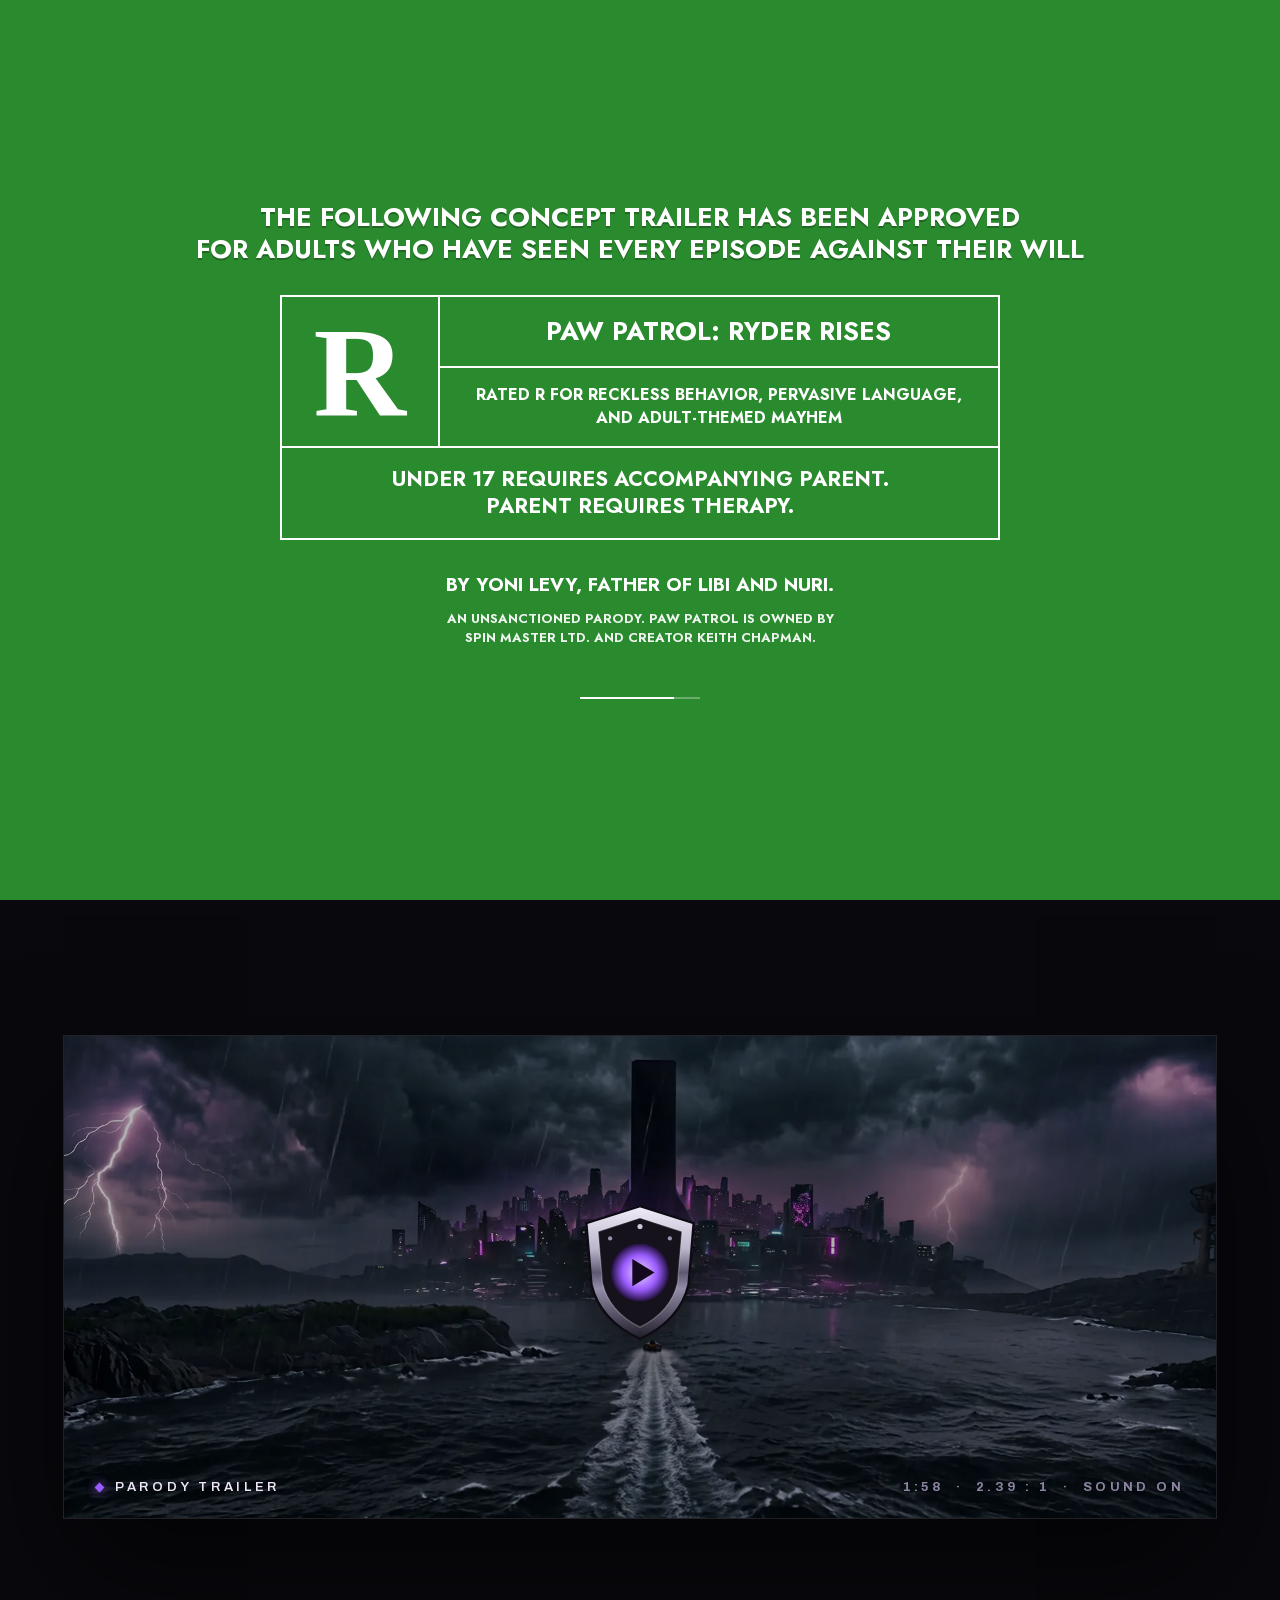
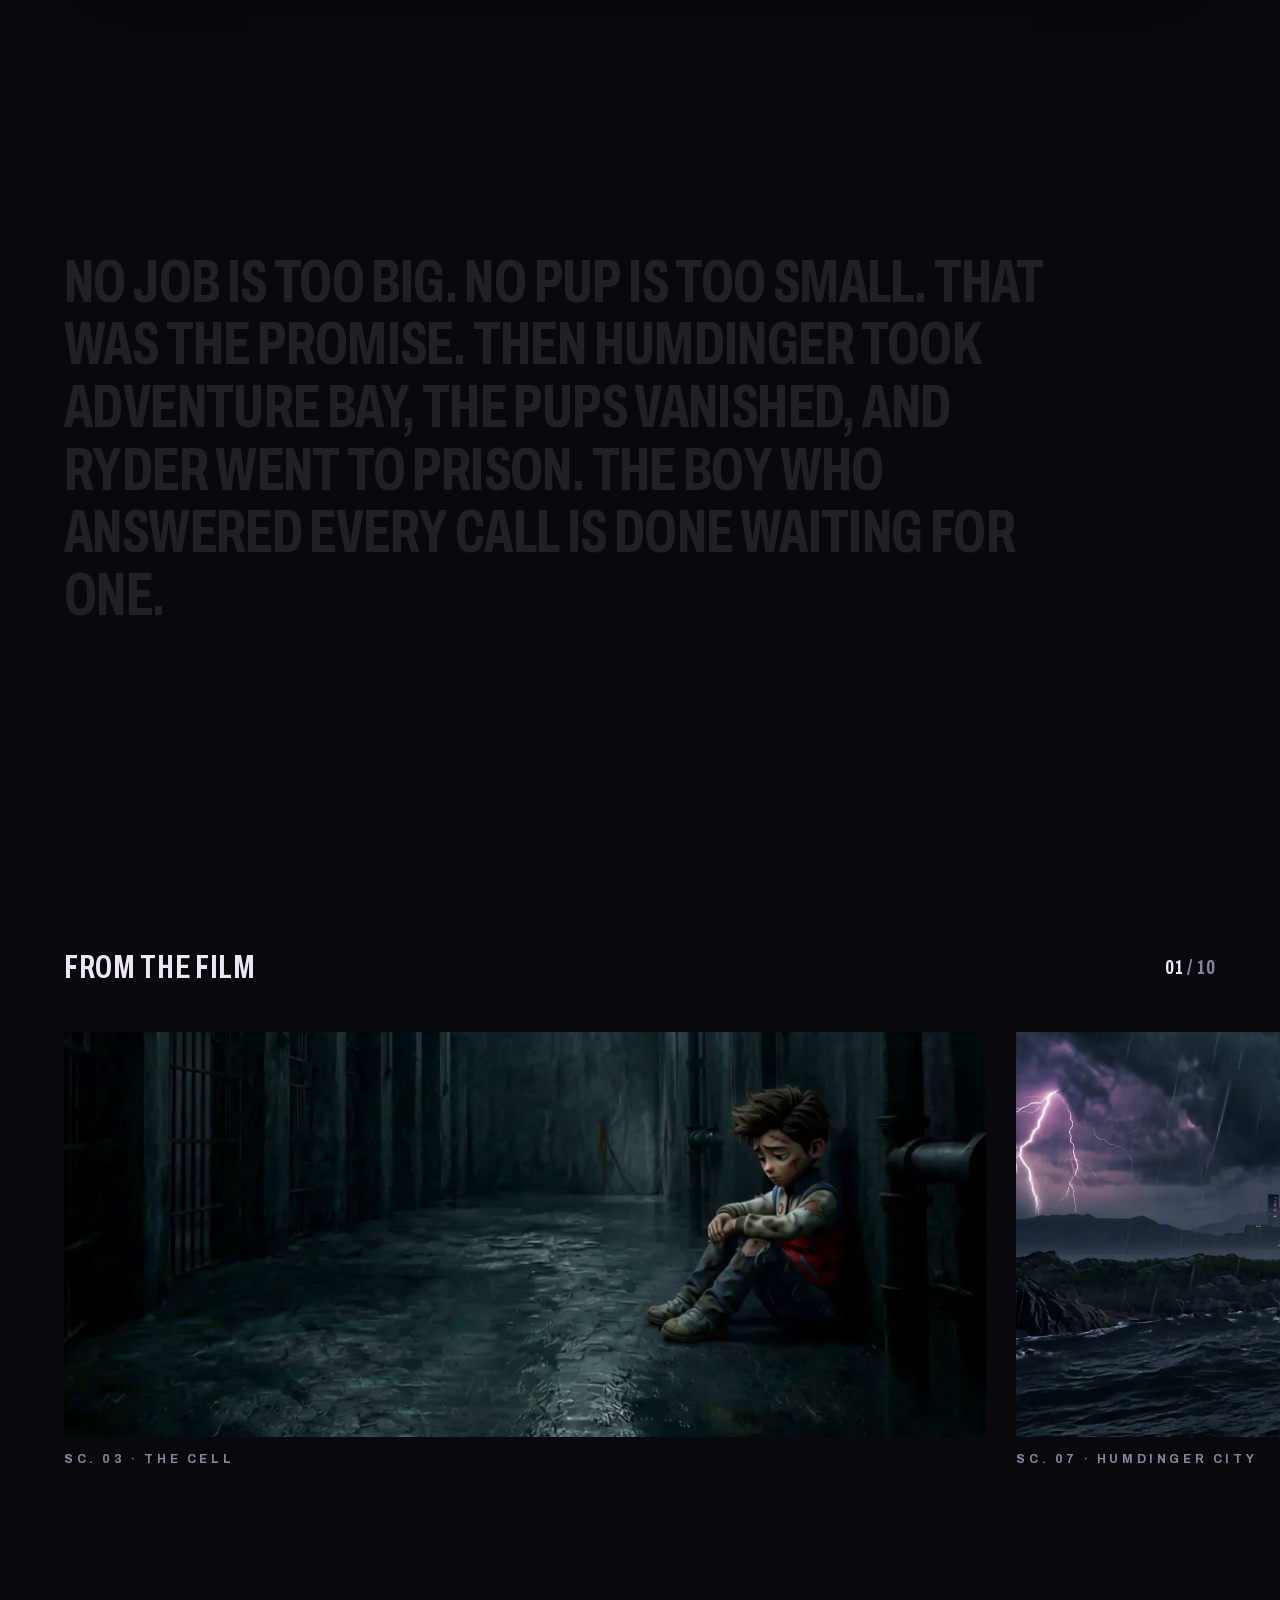
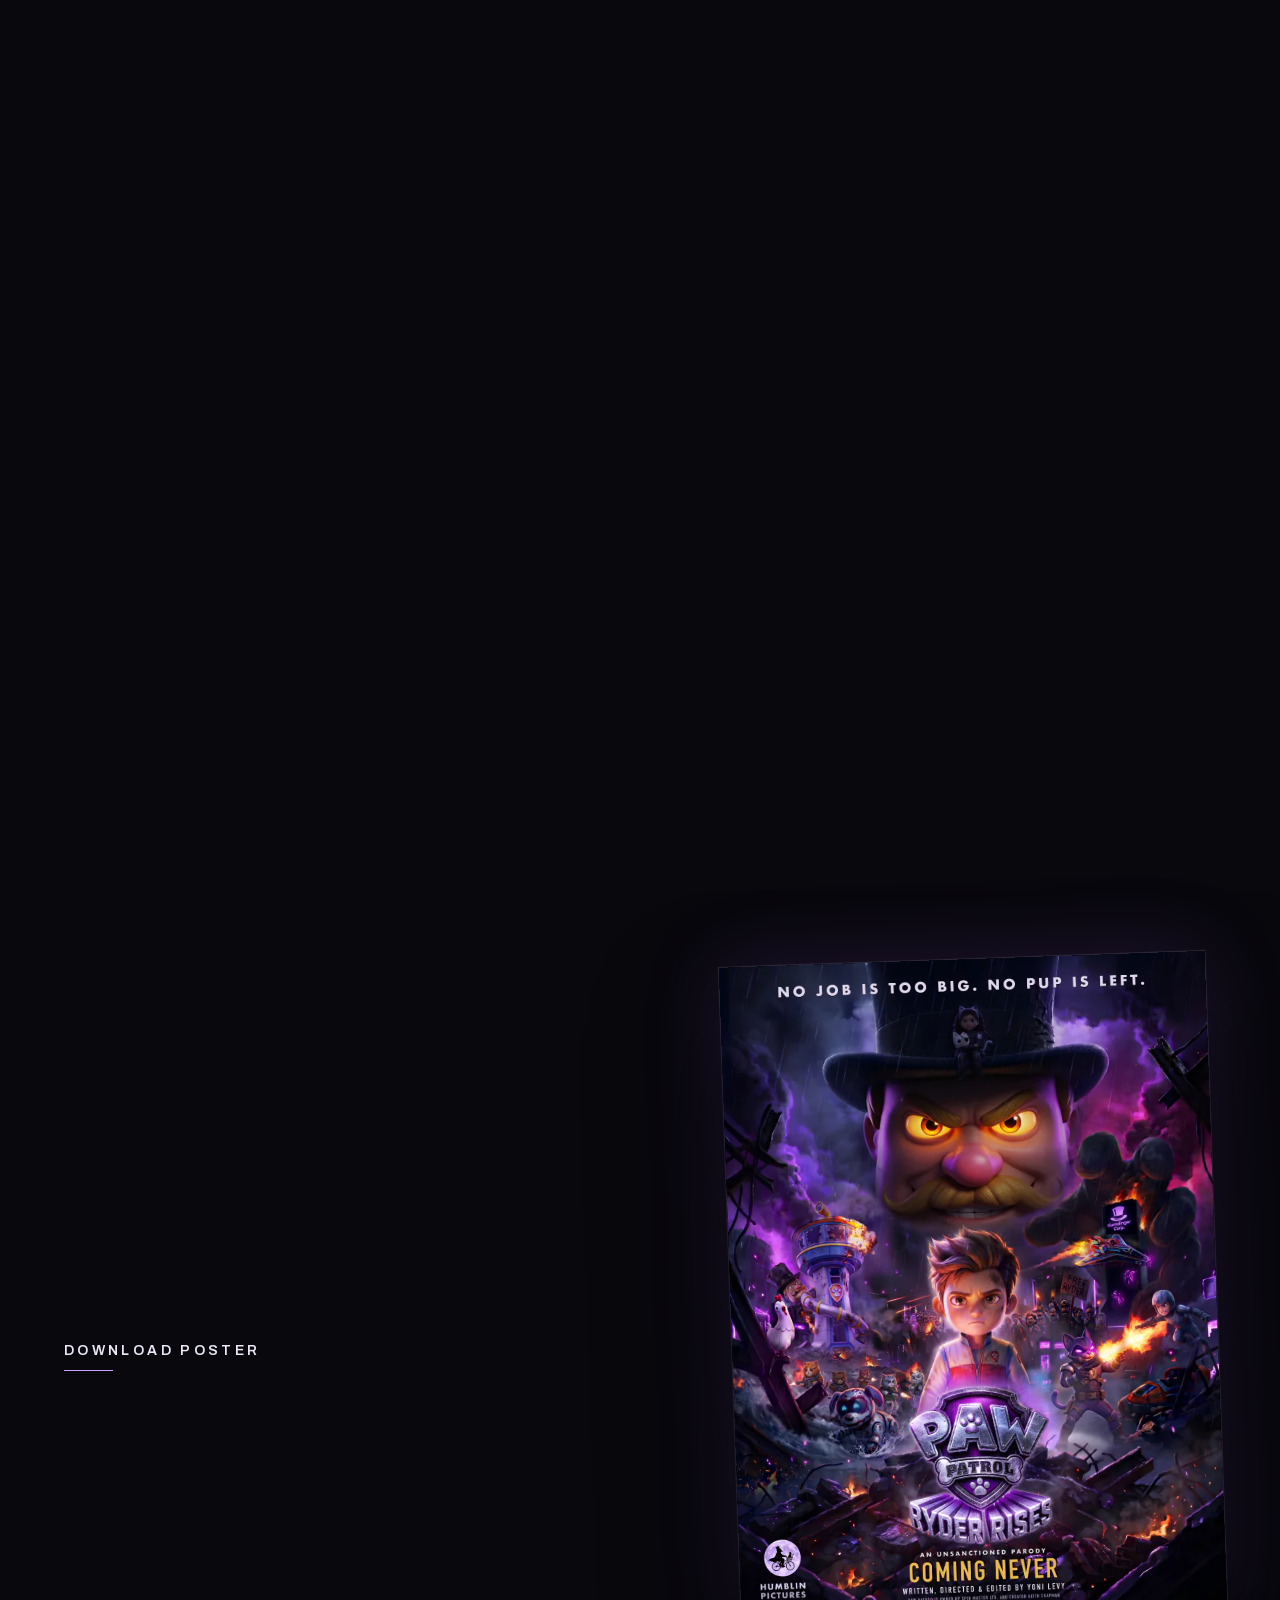
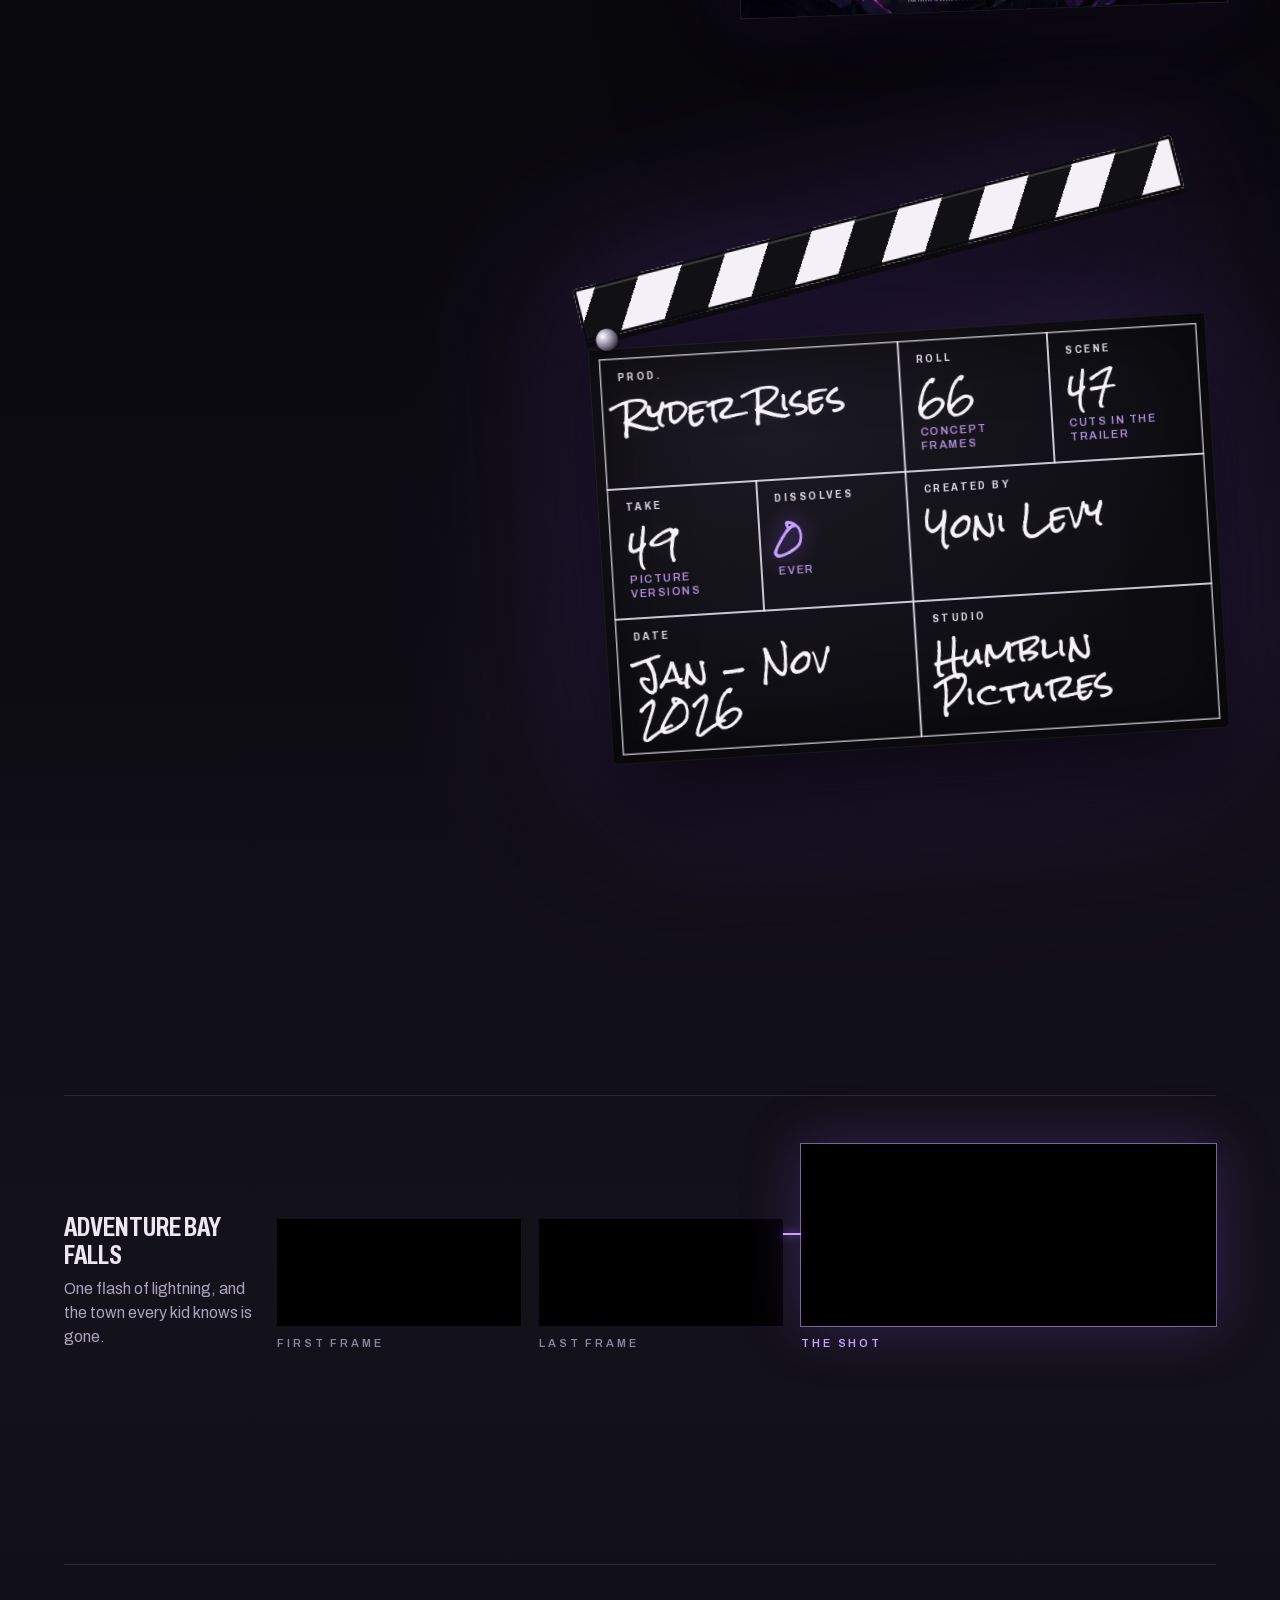
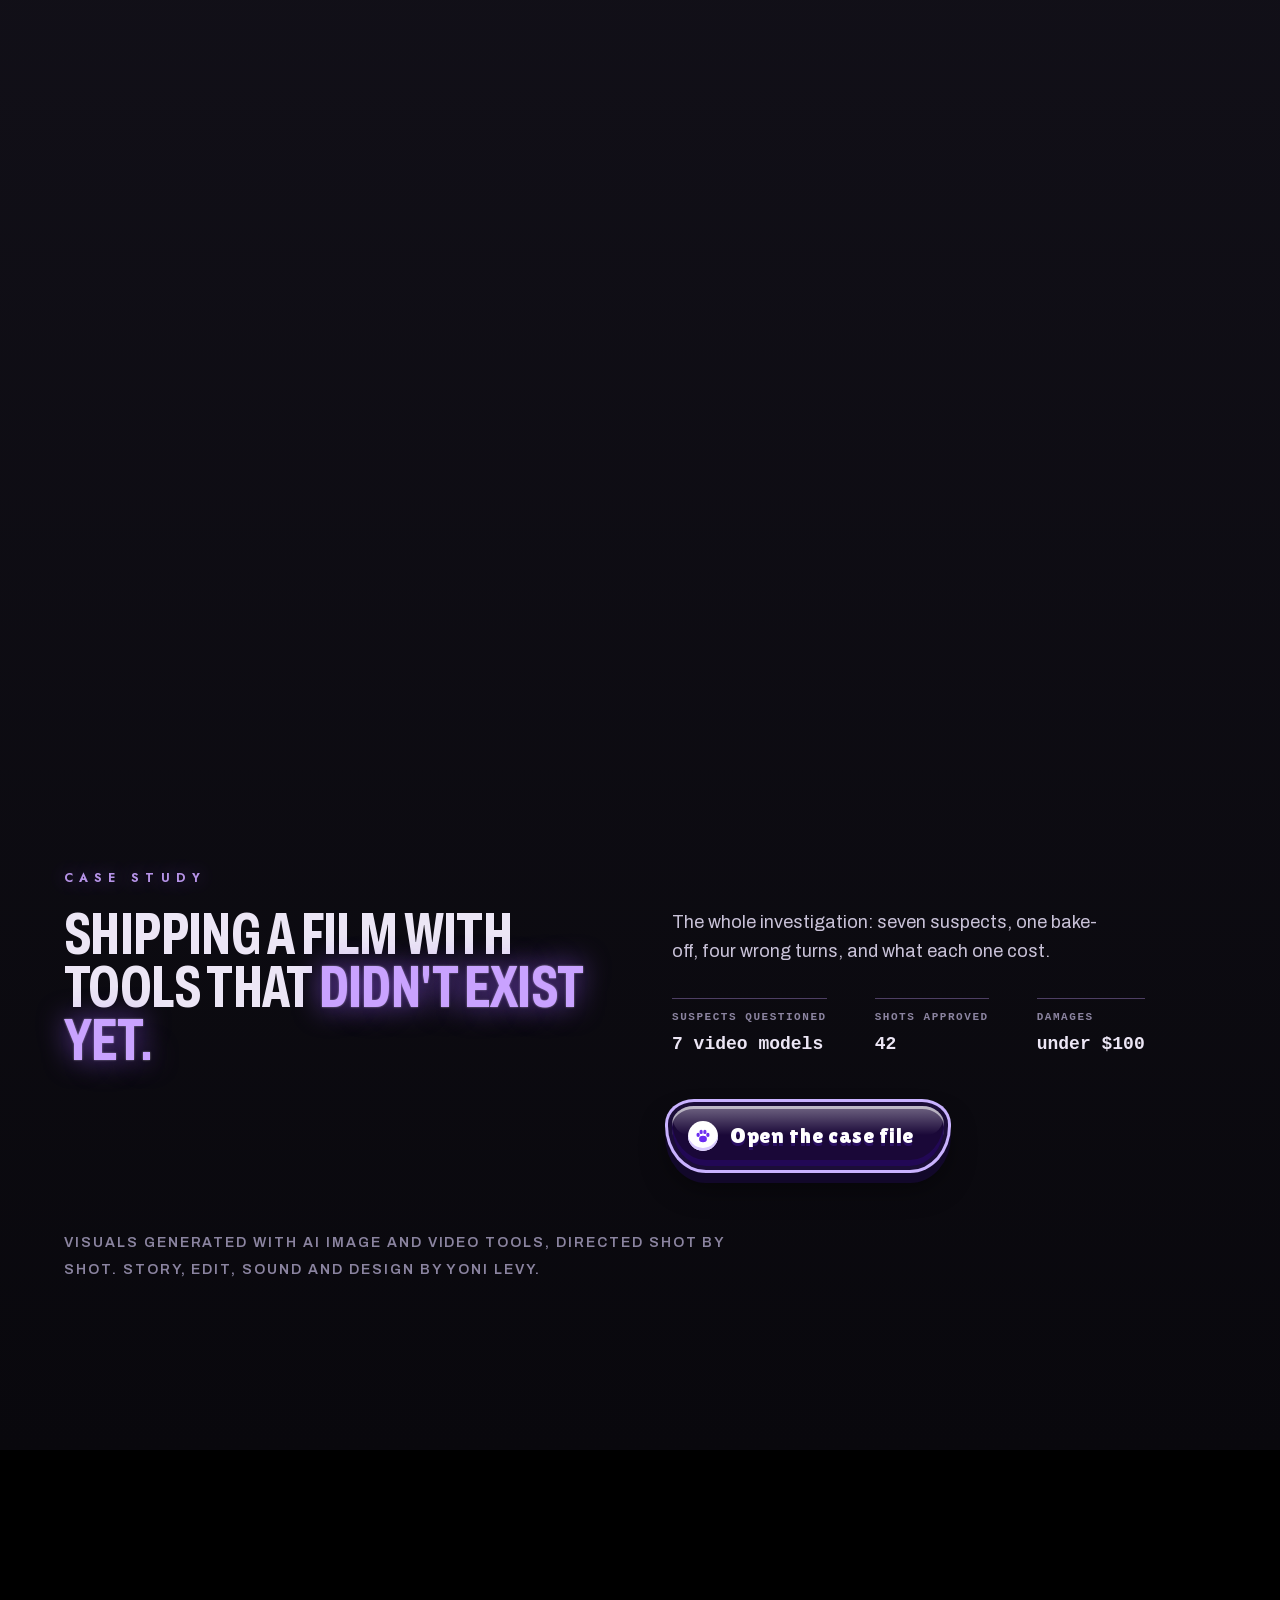
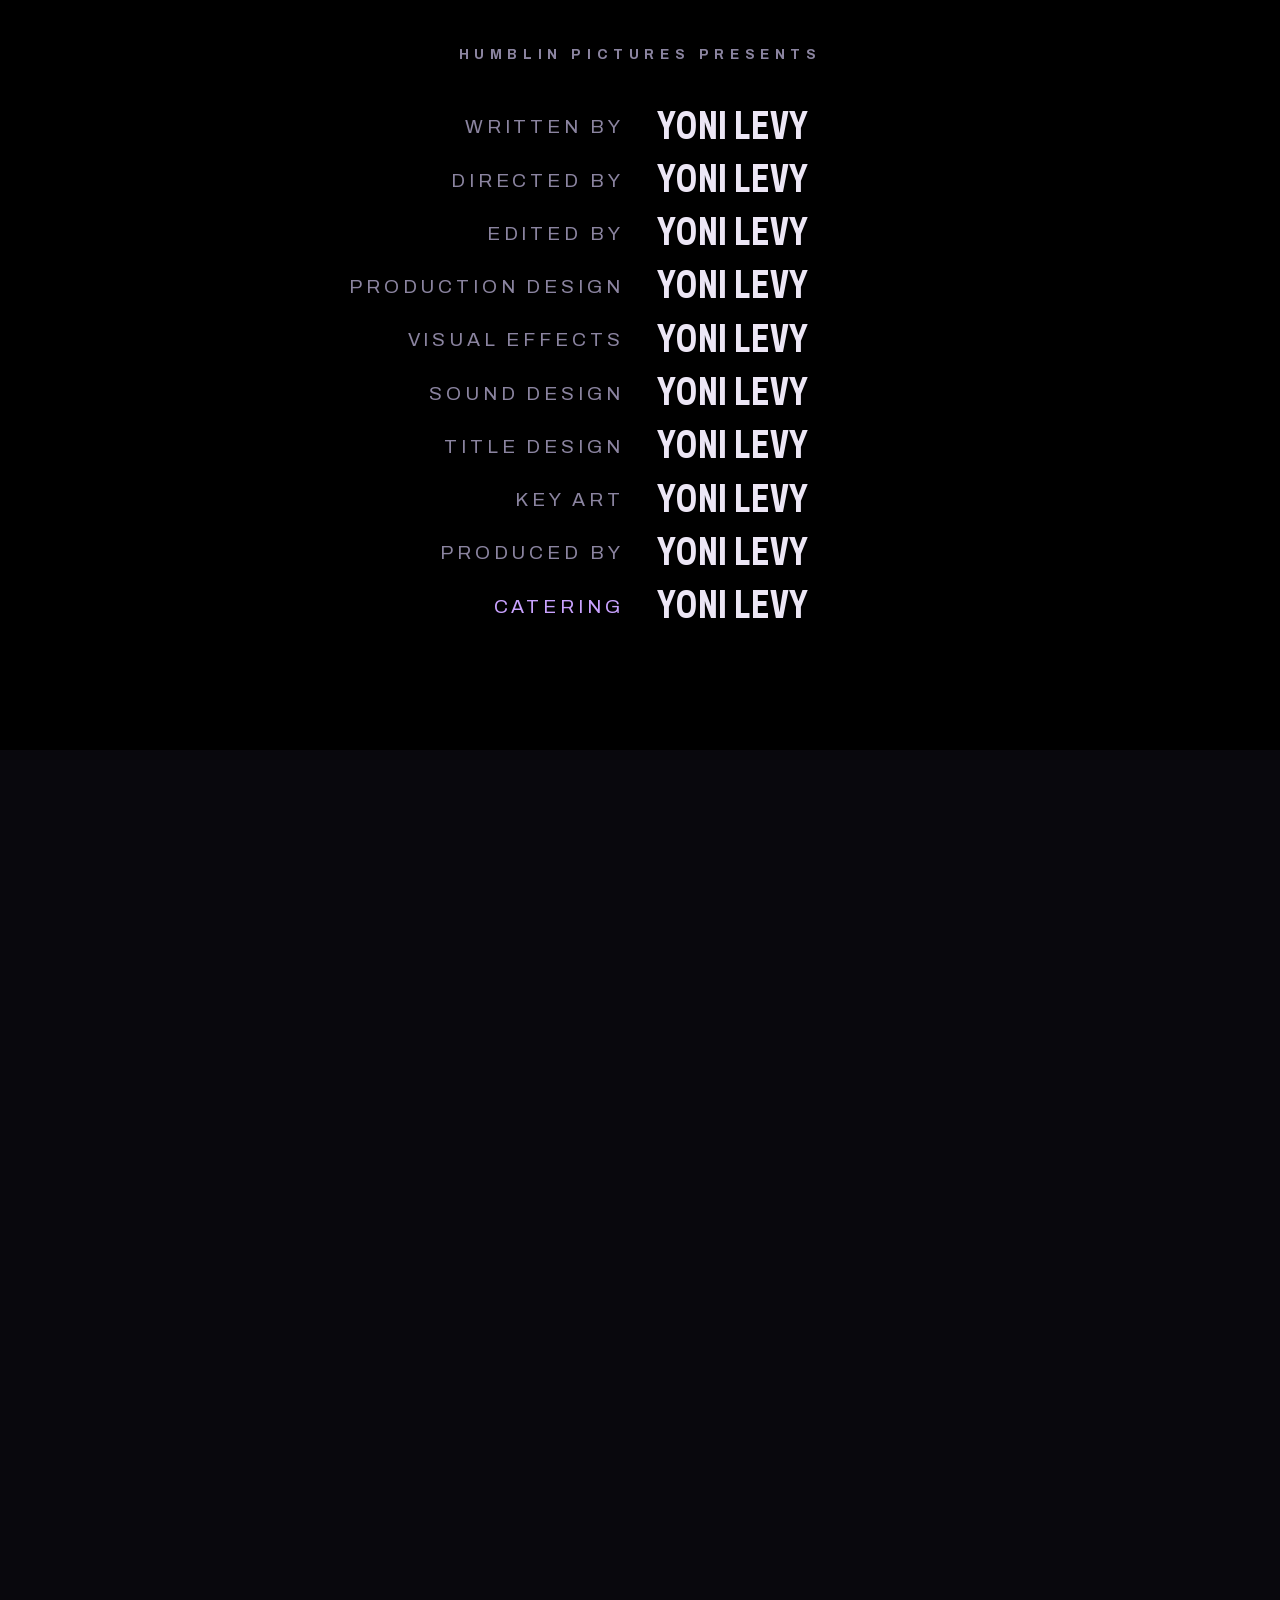
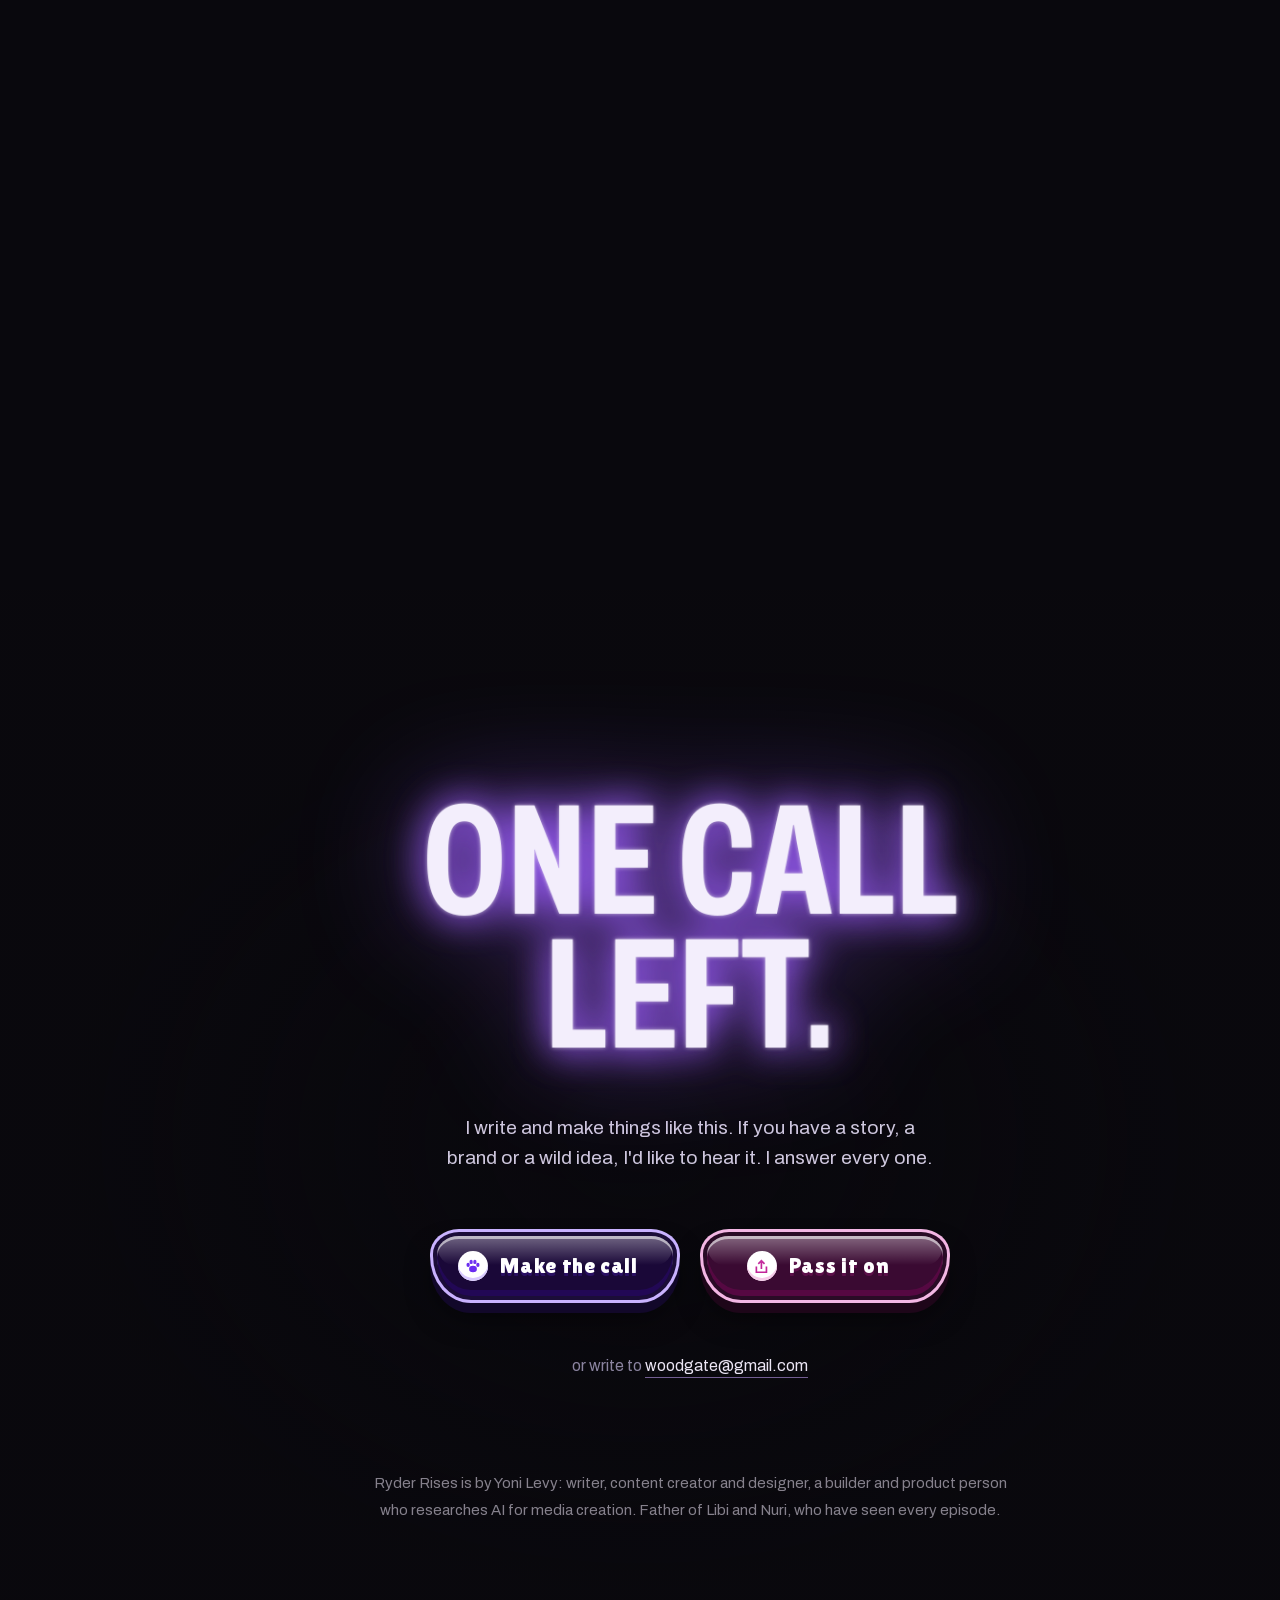
==== commit 097c9e59: "Publish 2026-11-21 18:12" ====
--- a/index.html
+++ b/index.html
@@ -31,7 +31,7 @@
 <link rel="preload" as="image" href="assets/hero-poster-960.webp" media="(max-width: 700px)">
 <link rel="preload" as="image" href="assets/logo3d-v3.webp" imagesrcset="assets/logo3d-v3-520.webp 520w, assets/logo3d-v3-640.webp 640w, assets/logo3d-v3.webp 1200w" imagesizes="(max-width: 760px) min(64vw, 280px), 30vw" fetchpriority="high">
 <script src="js/boot.js?v=1"></script>
-<link rel="stylesheet" href="css/site.css?v=71">
+<link rel="stylesheet" href="css/site.css?v=81">
 <script type="application/ld+json">{"@context": "https://schema.org", "@graph": [{"@type": "WebSite", "@id": "https://ryderrises.com/#site", "url": "https://ryderrises.com/", "name": "Ryder Rises", "alternateName": "PAW Patrol: Ryder Rises", "inLanguage": "en"}, {"@type": "Person", "@id": "https://ryderrises.com/#yoni-levy", "name": "Yoni Levy", "url": "https://www.linkedin.com/in/ynilvy", "sameAs": ["https://www.linkedin.com/in/ynilvy", "https://www.youtube.com/@humblinpictures"], "description": "Writer, content creator and designer"}, {"@type": "WebPage", "@id": "https://ryderrises.com/#page", "url": "https://ryderrises.com/", "name": "PAW Patrol: Ryder Rises -by- Yoni Levy", "description": "Adventure Bay has fallen. Watch PAW Patrol: Ryder Rises, the dark R-rated parody trailer written and directed by Yoni Levy. Unsanctioned. Coming never.", "inLanguage": "en", "isPartOf": {"@id": "https://ryderrises.com/#site"}, "primaryImageOfPage": "https://ryderrises.com/assets/og-v7.jpg", "author": {"@id": "https://ryderrises.com/#yoni-levy"}, "mainEntity": {"@id": "https://ryderrises.com/#trailer"}}, {"@type": "VideoObject", "@id": "https://ryderrises.com/#trailer", "name": "PAW Patrol: Ryder Rises | Parody Trailer", "description": "Adventure Bay has fallen. Watch PAW Patrol: Ryder Rises, the dark R-rated parody trailer written and directed by Yoni Levy. Unsanctioned. Coming never.", "thumbnailUrl": ["https://ryderrises.com/assets/og-v7.jpg", "https://ryderrises.com/assets/stills/03-07b-to-bay.webp"], "uploadDate": "2026-11-11T22:00:00+02:00", "duration": "PT1M58S", "contentUrl": "https://ryderrises.com/assets/trailer-v49.mp4", "inLanguage": "en", "genre": ["Parody", "Trailer"], "isFamilyFriendly": false, "creator": {"@id": "https://ryderrises.com/#yoni-levy"}, "director": {"@id": "https://ryderrises.com/#yoni-levy"}}]}</script>
 </head>
 <body class="is-loading">
@@ -68,6 +68,7 @@
     <a href="#stills">Stills</a>
     <a href="#poster">One-Sheet</a>
     <a href="#making">Behind the Camera</a>
+    <a href="case-study/" data-place="nav">Case Study</a>
     <a class="nav__contact" href="#contact">Contact</a>
   </nav>
   <button class="cta cta--sm js-play"><canvas class="cta__plasma" aria-hidden="true"></canvas><span class="cta__icon"><svg viewBox="0 0 24 24" aria-hidden="true"><ellipse cx="12" cy="16" rx="5.2" ry="4.4"/><ellipse cx="5.5" cy="10.5" rx="2.2" ry="2.8"/><ellipse cx="9.5" cy="6.5" rx="2.2" ry="2.9"/><ellipse cx="14.5" cy="6.5" rx="2.2" ry="2.9"/><ellipse cx="18.5" cy="10.5" rx="2.2" ry="2.8"/></svg></span><span class="cta__label">Watch trailer</span><i class="cta__boop" aria-hidden="true"></i></button>
@@ -164,7 +165,7 @@
   <section class="poster" id="poster" aria-label="Poster">
     <div class="poster__copy">
       <h2 class="metal metal--xl" data-text="Coming never.">Coming <em>never.</em></h2>
-      <p class="body" data-reveal>Painted as new key art, not stitched from frames. Twenty-eight versions, side-by-side model tests, then a fifteen-tile rebuild where every character was re-rendered against official references, typeset in Photoshop at 5376 × 7200.</p>
+      <p class="body" data-reveal>Painted as new key art, not stitched from frames. Thirty-one versions, side-by-side model tests, then a fifteen-tile rebuild where every character was re-rendered against official references, typeset in Photoshop at 5376 × 7200.</p>
       <a class="ghost" href="assets/poster-v3-3200.webp" download="RYDER-RISES-poster.webp">Download poster</a>
     </div>
     <p class="poster__pill" aria-hidden="true"><svg viewBox="0 0 20 20"><circle cx="8.5" cy="8.5" r="5.5" fill="none" stroke="currentColor" stroke-width="2"/><path d="M12.6 12.6 17 17" stroke="currentColor" stroke-width="2.2" stroke-linecap="round"/></svg>Tap to inspect</p>
@@ -179,7 +180,7 @@
     <div class="making-intro">
       <div class="making-intro__copy">
         <h2 class="metal metal--lg" data-text="Ten months in the making.">Ten months<br>in the making.</h2>
-        <p class="body" data-reveal>From the first concept frame in January to the last cut in November, the whole production ran on one desk and a handful of house rules.</p>
+        <p class="body" data-reveal>From the first concept frame in January to the last cut in November, the whole production ran on one desk.</p>
       </div>
       <!-- the slate -->
     <div class="slate" id="slate">
@@ -188,7 +189,7 @@
         <div class="slate__cell slate__cell--wide"><span>Prod.</span><b>Ryder Rises</b></div>
         <div class="slate__cell"><span>Roll</span><b data-count="66">66</b><em>concept frames</em></div>
         <div class="slate__cell"><span>Scene</span><b data-count="47">47</b><em>cuts in the trailer</em></div>
-        <div class="slate__cell"><span>Take</span><b data-count="46">46</b><em>picture versions</em></div>
+        <div class="slate__cell"><span>Take</span><b data-count="49">49</b><em>picture versions</em></div>
         <div class="slate__cell"><span>Dissolves</span><b>0</b><em>ever</em></div>
         <div class="slate__cell slate__cell--wide"><span>Created by</span><b>Yoni Levy</b></div>
         <div class="slate__cell slate__cell--wide"><span>Date</span><b>Jan - Nov 2026</b></div>
@@ -209,44 +210,22 @@
         <figure class="move__frame"><img src="assets/move/05-lookout-flash-last.webp" alt="Adventure Bay falls: the designed last frame" loading="lazy" width="1280" height="562"><figcaption>Last frame</figcaption></figure>
         <figure class="move__shot"><video src="assets/move/05-lookout-flash-shot.mp4" muted loop playsinline preload="none" aria-label="Adventure Bay falls: the finished shot"></video><figcaption>The shot</figcaption></figure>
       </div>
-      <div class="move">
-        <div class="move__text"><h4>The studio ident</h4><p>The same frame at both ends. The ride across the moon is the whole direction.</p></div>
-        <figure class="move__frame"><img src="assets/move/00-humblin-first.webp" alt="The studio ident: the designed first frame" loading="lazy" width="1280" height="562"><figcaption>First frame</figcaption></figure>
-        <figure class="move__frame"><img src="assets/move/00-humblin-last.webp" alt="The studio ident: the designed last frame" loading="lazy" width="1280" height="562"><figcaption>Last frame</figcaption></figure>
-        <figure class="move__shot"><video src="assets/move/00-humblin-shot.mp4" muted loop playsinline preload="none" aria-label="The studio ident: the finished shot"></video><figcaption>The shot</figcaption></figure>
-      </div>
-    </div>
-
-    <!-- the film strip: one real artifact from every stage -->
-    <div class="strip-head">
-      <h3 class="compare-head__t" data-reveal>The production,<br>frame by frame.</h3>
-      <div class="strip-nav">
-        <button class="strip-nav__btn" id="stripPrev" aria-label="Previous frame"><svg viewBox="0 0 24 24" aria-hidden="true"><path d="M15 5l-7 7 7 7" fill="none" stroke="currentColor" stroke-width="2"/></svg></button>
-        <button class="strip-nav__btn" id="stripNext" aria-label="Next frame"><svg viewBox="0 0 24 24" aria-hidden="true"><path d="M9 5l7 7-7 7" fill="none" stroke="currentColor" stroke-width="2"/></svg></button>
-      </div>
-    </div>
-    <div class="strip" id="strip">
-      <ol class="strip__reel" id="stripReel">
-        <li class="frame frame--seed"><img src="assets/strip/0a-sora-2025.webp" alt="A Sora clip from 2025: a picnic of off-model knock-off pups" loading="lazy" width="960" height="422"><time>Mar 2025</time><h4>The seed</h4><p>The idea goes back to March 2025. I tried it in Sora, the leading video model of the day. It served a picnic of knock-off pups. The idea went back in the drawer.</p></li>
-        <li class="frame frame--seed"><img src="assets/strip/0b-sora-2026.webp" alt="A Sora clip from January 2026: a grown man with stubble behind prison bars, meant to be Ryder" loading="lazy" width="960" height="422"><time>Jan 08, 2026</time><h4>One last Sora try</h4><p>Ten months later, one more go. Sora cast Ryder as a grown man with stubble. Twenty minutes later, the first real frame was made somewhere else.</p></li>
-        <li class="frame"><img src="assets/strip/1.webp" alt="The first concept frame: the Humdinger monolith in a storm" loading="lazy" width="960" height="422"><time>Jan 08</time><h4>The world, first</h4><p>Sixty-six concept frames across seven acts, before a single shot moved.</p></li>
-        <li class="frame"><img src="assets/strip/5.webp" alt="Principal photography: the ATV bursts out of the cave" loading="lazy" width="960" height="422"><time>Aug 14</time><h4>Principal photography</h4><p>Forty-two shots at 2912 × 1280. The camera move agreed first, then "go".</p></li>
-        <li class="frame"><img src="assets/strip/6-music-first.webp" alt="The final score as a waveform, with a line at every one of the trailer's cuts" loading="lazy" width="960" height="422"><time>Oct 25</time><h4>Music first</h4><p>The cut rebuilt from the score outward: 46 picture versions against 27 mixes. Every line here is a cut.</p></li>
-        <li class="frame"><img src="assets/strip/7.webp" alt="Poster rounds compared side by side" loading="lazy" width="960" height="422"><time>Nov 08</time><h4>The one-sheet</h4><p>Twenty-eight versions until not one pixel looked generated.</p></li>
-      </ol>
-    </div>
-
-    <!-- the house rules -->
-    <div class="rules">
-      <h3 class="sec-title">House rules</h3>
-      <ol class="rules__list">
-        <li><b>No dissolves. Ever.</b><span>Hard cuts, cuts on motion, and lightning that lives inside the storm.</span></li>
-        <li><b>Speeding up is not cutting.</b><span>A shot that needs energy gets faster, never shorter.</span></li>
-        <li><b>Agree the move, then go.</b><span>Nothing is generated until the camera, duration and both end frames are approved.</span></li>
-        <li><b>Characters stay on-model.</b><span>Official references beat lookalikes. Every time.</span></li>
-      </ol>
-      <p class="rules__note">Visuals generated with AI image and video tools, directed shot by shot. Story, edit, sound and design by Yoni Levy.</p>
-    </div>
+    </div>
+
+    <!-- the rest of the making-of lives in the case study -->
+    <div class="casefile casefile--board">
+      <div class="casefile__copy">
+        <p class="tagline">Case study</p>
+        <h3 class="casefile__title">Shipping a film with tools that <em>didn't exist yet.</em></h3>
+        <p class="body">The whole investigation: seven suspects, one bake-off, four wrong turns, and what each one cost.</p>
+        <ul class="casefile__log"><li><i>Suspects questioned</i><b>7 video models</b></li><li><i>Shots approved</i><b>42</b></li><li><i>Damages</i><b>under $100</b></li></ul>
+        <a class="cta" href="case-study/" data-place="making"><canvas class="cta__plasma" aria-hidden="true"></canvas><span class="cta__icon"><svg viewBox="0 0 24 24" aria-hidden="true"><ellipse cx="12" cy="16" rx="5.2" ry="4.4"/><ellipse cx="5.5" cy="10.5" rx="2.2" ry="2.8"/><ellipse cx="9.5" cy="6.5" rx="2.2" ry="2.9"/><ellipse cx="14.5" cy="6.5" rx="2.2" ry="2.9"/><ellipse cx="18.5" cy="10.5" rx="2.2" ry="2.8"/></svg></span><span class="cta__label">Open the case file</span><i class="cta__boop" aria-hidden="true"></i></a>
+      </div>
+      <a class="casefile__desk" href="case-study/" data-place="folder" tabindex="-1" aria-hidden="true">
+        <span class="cf"><img class="cf__img" src="assets/caseboard-1536.webp" srcset="assets/caseboard-960.webp 960w, assets/caseboard-1536.webp 1536w" sizes="(max-width: 900px) 96vw, 1180px" alt="" loading="lazy" width="1536" height="1024"></span>
+      </a>
+    </div>
+    <p class="rules__note csband__note">Visuals generated with AI image and video tools, directed shot by shot. Story, edit, sound and design by Yoni Levy.</p>
   </section>
 
   <!-- the credits gag: an end roll where every name is the same one -->
@@ -359,7 +338,7 @@
 <script defer src="js/vendor/lenis-1.1.13.min.js" integrity="sha384-B2WBjDzEjJpYvhmi2UyEn7rektqkf5suS6sNoyyrf0EBAwBHdkiXxIlU0V5Ru2ed"></script>
 <script defer src="js/vendor/split-type-0.3.4.min.js" integrity="sha384-wQImCCD/id1jPTwSloatzKlEpnEAQ5aH8H2Ud27FnNcJ1lf2+hB75ctoWnWxyD8X"></script>
 <script defer src="js/electric.js?v=5"></script>
-<script defer src="js/site.js?v=68"></script>
-<script defer src="js/analytics.js?v=5"></script>
+<script defer src="js/site.js?v=69"></script>
+<script defer src="js/analytics.js?v=6"></script>
 </body>
 </html>
--- a/css/site.css
+++ b/css/site.css
@@ -861,3 +861,48 @@
 /* v7.0 speed: the hero poster is the video's background, so phones get the 960 and desktops the 1920 (a poster attribute takes one file only) */
 .hero__video { background: #0b0a10 url(../assets/hero-poster.webp?v=2) center / cover no-repeat; }
 @media (max-width: 700px) { .hero__video { background-image: url(../assets/hero-poster-960.webp); } }
+
+/* v7.3 (20 Nov): the making-of is shorter here; the rest moved to the case study.
+   The way in is a 90s police-procedural case file: a purple Humblin folder on the desk. All CSS, no images but the film's own. */
+.casefile { margin-top: var(--s7); padding-top: var(--s7); border-top: 1px solid var(--line); display: grid; grid-template-columns: minmax(0, .78fr) minmax(0, 1.22fr); gap: clamp(32px, 4vw, 80px); align-items: center; }
+.casefile__copy { display: grid; justify-items: start; }
+.casefile .tagline { margin: 0 0 var(--s3); color: var(--violet-hot); text-shadow: 0 0 18px rgba(155,92,255,.6); }
+.casefile__title { margin: 0 0 var(--s4); max-width: 11em; font: 700 clamp(40px, 4.6vw, 78px)/.9 "Archivo"; font-stretch: 62%; letter-spacing: -.01em; text-transform: uppercase; color: var(--bone); }
+.casefile__title em { font-style: normal; color: var(--violet-hot); text-shadow: 0 0 28px rgba(155,92,255,.75), 0 0 2px rgba(255,255,255,.6); }
+.casefile .body { margin: 0 0 var(--s5); max-width: 24em; }
+[data-btn="14"] .casefile .cta { font-size: 22px; padding: 15px 30px 15px 16px; gap: 12px; }
+[data-btn="14"] .casefile .cta__icon { width: 30px; height: 30px; }
+.casefile__log { list-style: none; margin: 0 0 var(--s5); padding: 0; display: flex; flex-wrap: wrap; gap: var(--s2) var(--s5); }
+.casefile__log li { padding-top: 12px; border-top: 1px solid rgba(201,162,255,.35); }
+.casefile__log i { display: block; margin-bottom: 6px; font: 700 11px/1.2 "Courier New", Courier, ui-monospace, monospace; font-style: normal; letter-spacing: .14em; text-transform: uppercase; color: var(--ash); }
+.casefile__log b { font: 700 18px/1.2 "Courier New", Courier, ui-monospace, monospace; color: var(--bone); }
+.casefile .body { margin-bottom: var(--s4); }
+.casefile__desk { display: block; text-decoration: none; }
+/* the folder is a photographed object (made for this page, transparent background); the print on it is live type */
+.cf { position: relative; display: block; transition: transform .7s var(--ease); filter: drop-shadow(0 30px 40px rgba(0,0,0,.55)); }
+.casefile__desk:hover .cf { transform: translateY(-6px) scale(1.008); }
+.cf__img { display: block; width: 100%; height: auto; }
+/* the investigation board runs full width, the copy sits under it in two columns */
+.casefile--board { grid-template-columns: 1fr; gap: clamp(28px, 3.4vw, 56px); }
+.casefile--board .casefile__desk { order: -1; max-width: 1180px; width: 100%; margin: 0 auto; }
+.casefile--board .casefile__copy { grid-template-columns: minmax(0, 1fr) minmax(0, 1fr); column-gap: clamp(32px, 5vw, 96px); align-items: start; max-width: 1180px; width: 100%; margin: 0 auto; }
+.casefile--board .casefile__copy > .tagline { grid-column: 1; grid-row: 1; }
+.casefile--board .casefile__title { grid-column: 1; grid-row: 2 / span 3; max-width: 9.5em; }
+.casefile--board .casefile__copy > .body { grid-column: 2; grid-row: 2; }
+.casefile--board .casefile__log { grid-column: 2; grid-row: 3; }
+.casefile--board .casefile__copy > .cta { grid-column: 2; grid-row: 4; }
+.csband__note { margin-top: var(--s6); }
+@media (max-width: 900px) {
+  .casefile { grid-template-columns: 1fr; gap: var(--s5); padding-top: var(--s6); }
+  .casefile__desk { margin: 0 -4px; order: -1; }
+  .casefile--board .casefile__copy { grid-template-columns: 1fr; }
+  .casefile--board .casefile__copy > * { grid-column: 1 !important; grid-row: auto !important; }
+  .casefile--board .casefile__desk { margin: 0 -8px; width: auto; }
+}
+@media (prefers-reduced-motion: reduce) { .cf { transition: none; } }
+/* six links now: keep each on one line, and fold the menu away a little earlier so it never crowds */
+.nav__links a { white-space: nowrap; }
+@media (max-width: 1240px) { .nav__links { display: none; } }
+
+/* v7.3: the close title, lines closer together (the canvas is 1800 x 680 now) */
+.ztitle { aspect-ratio: 1800 / 680; }
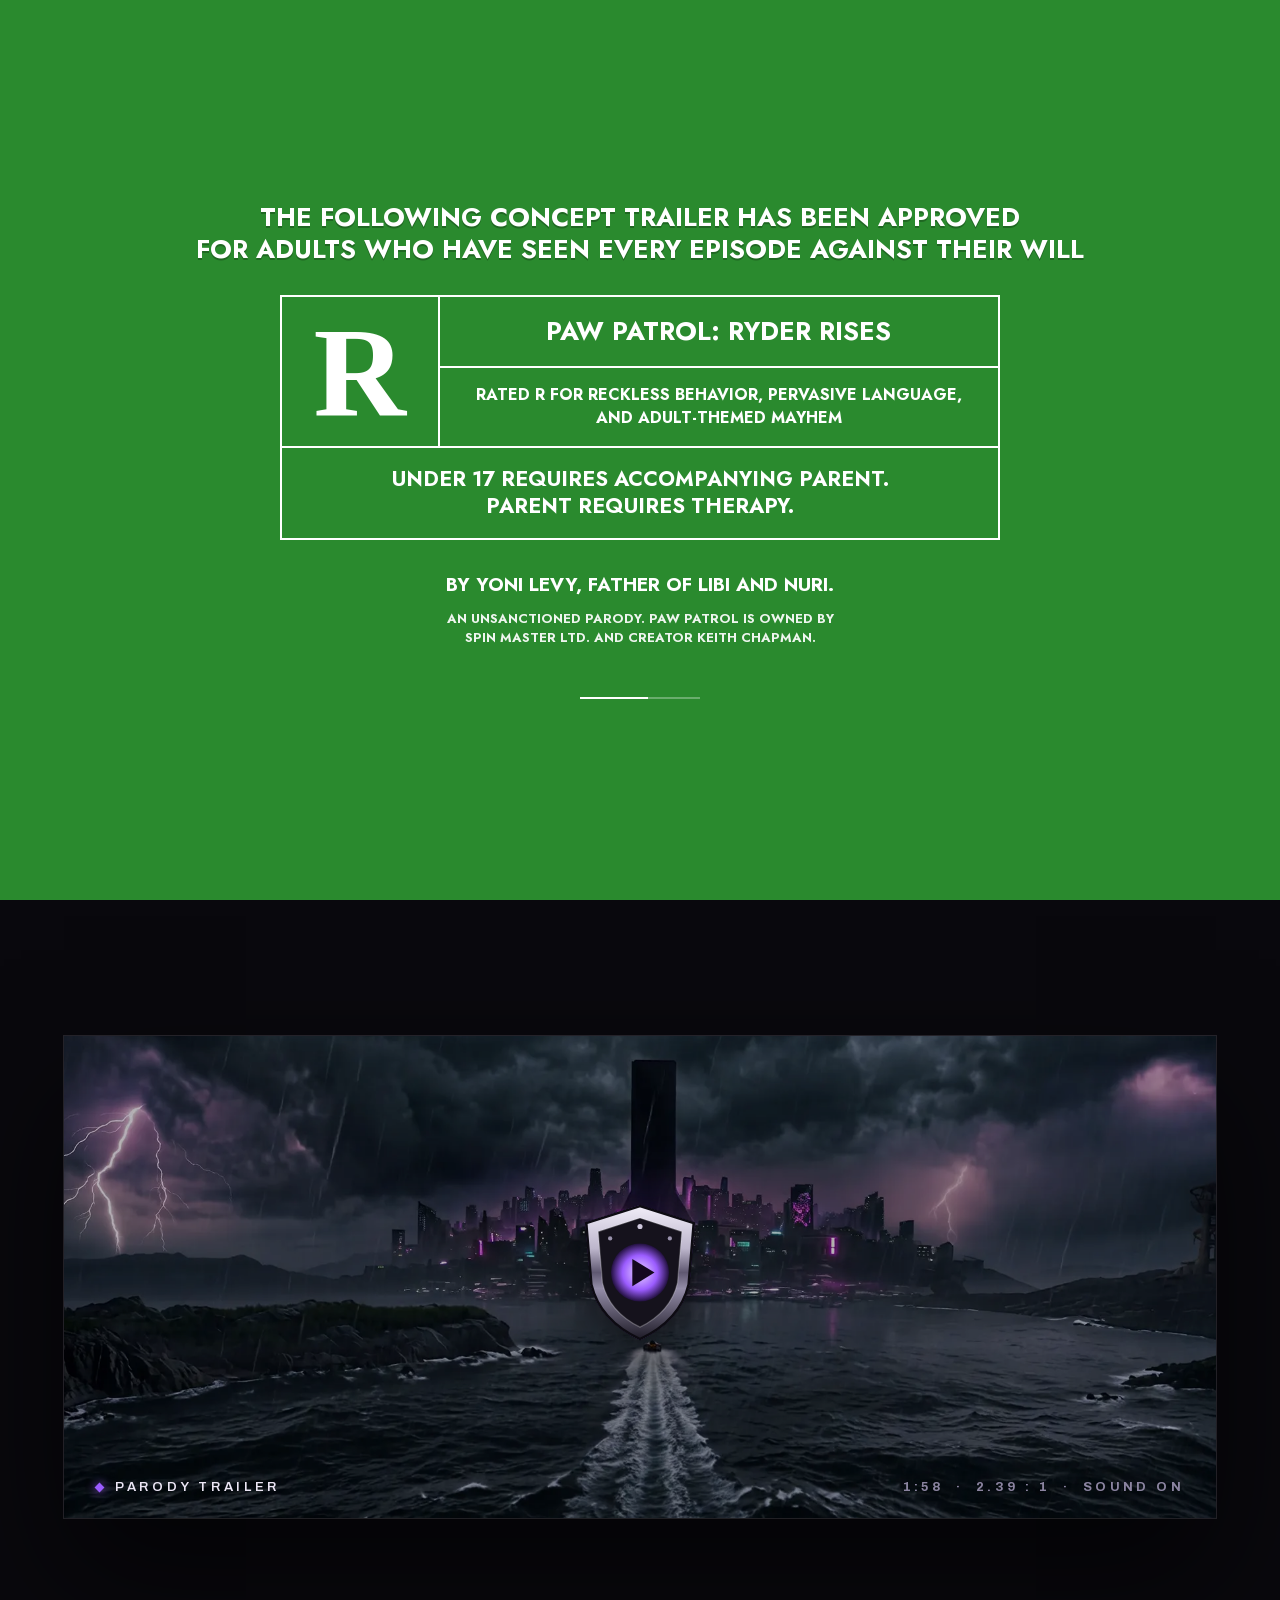
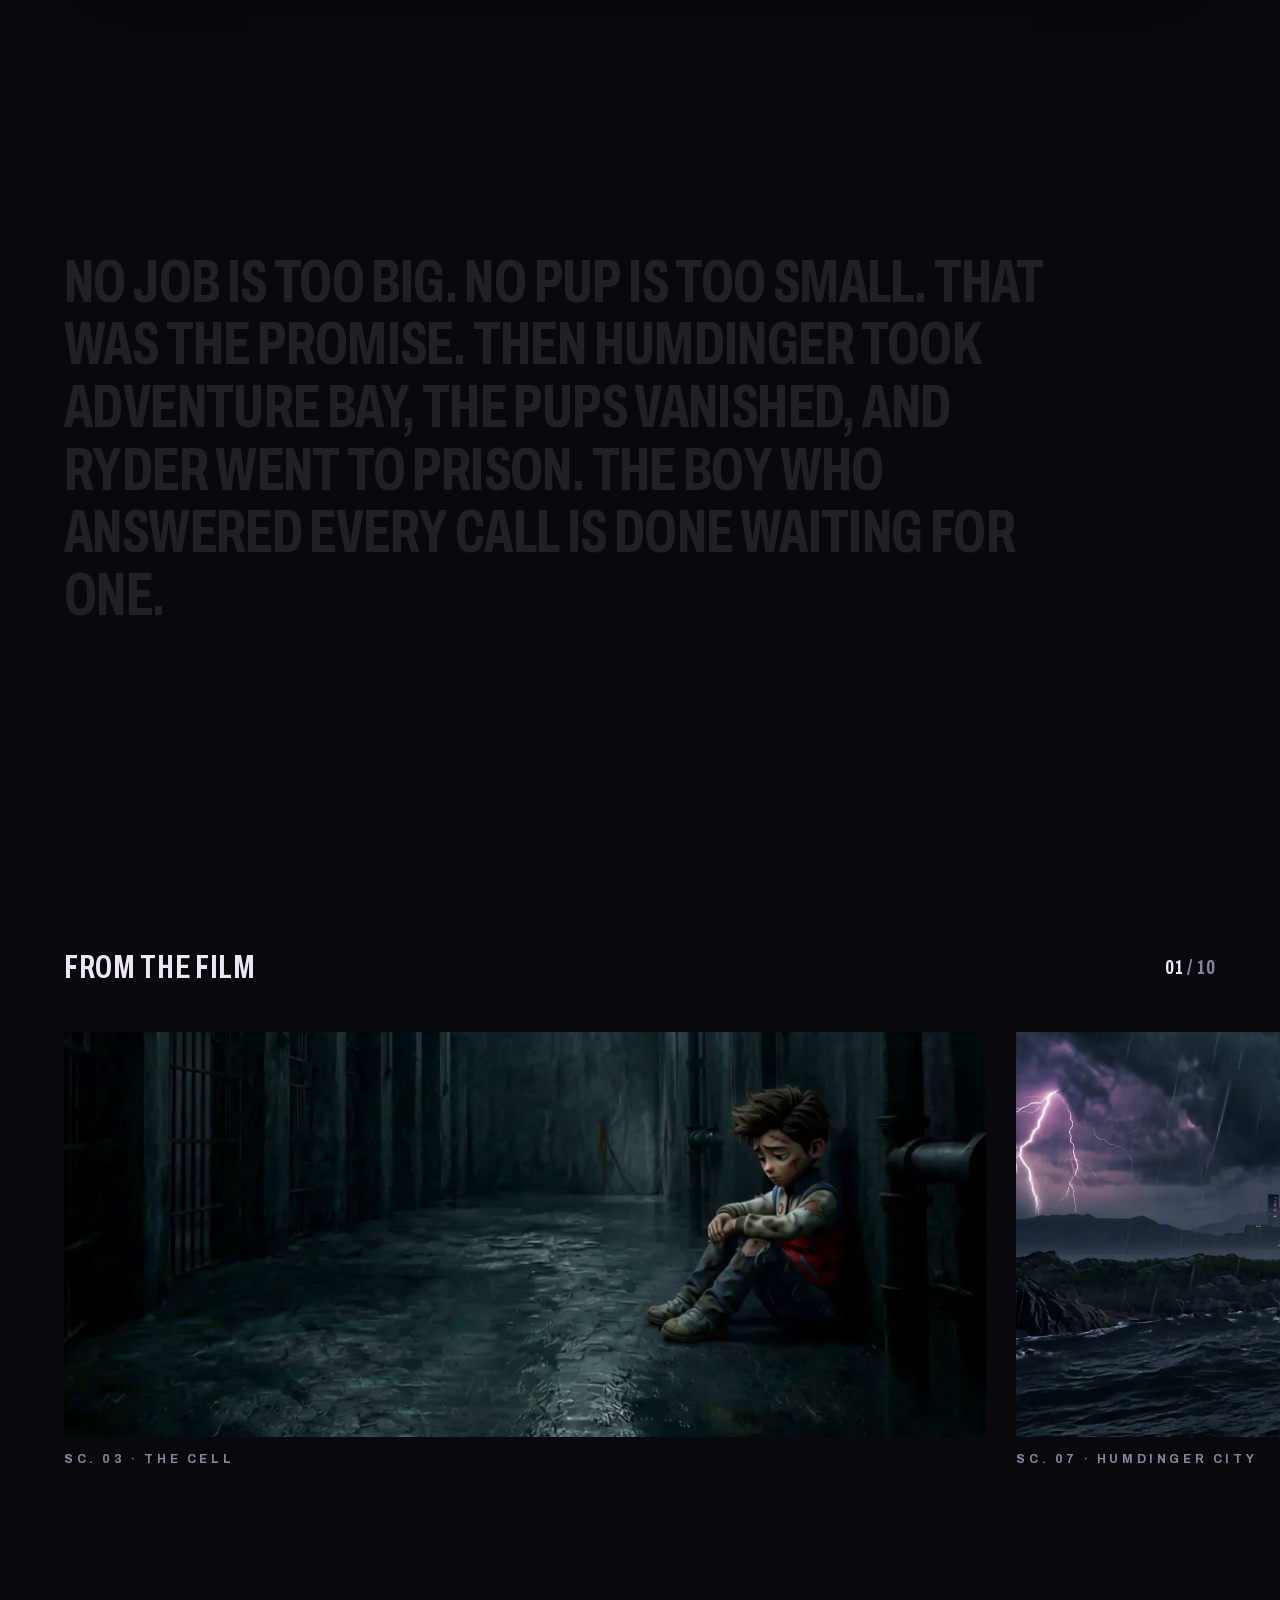
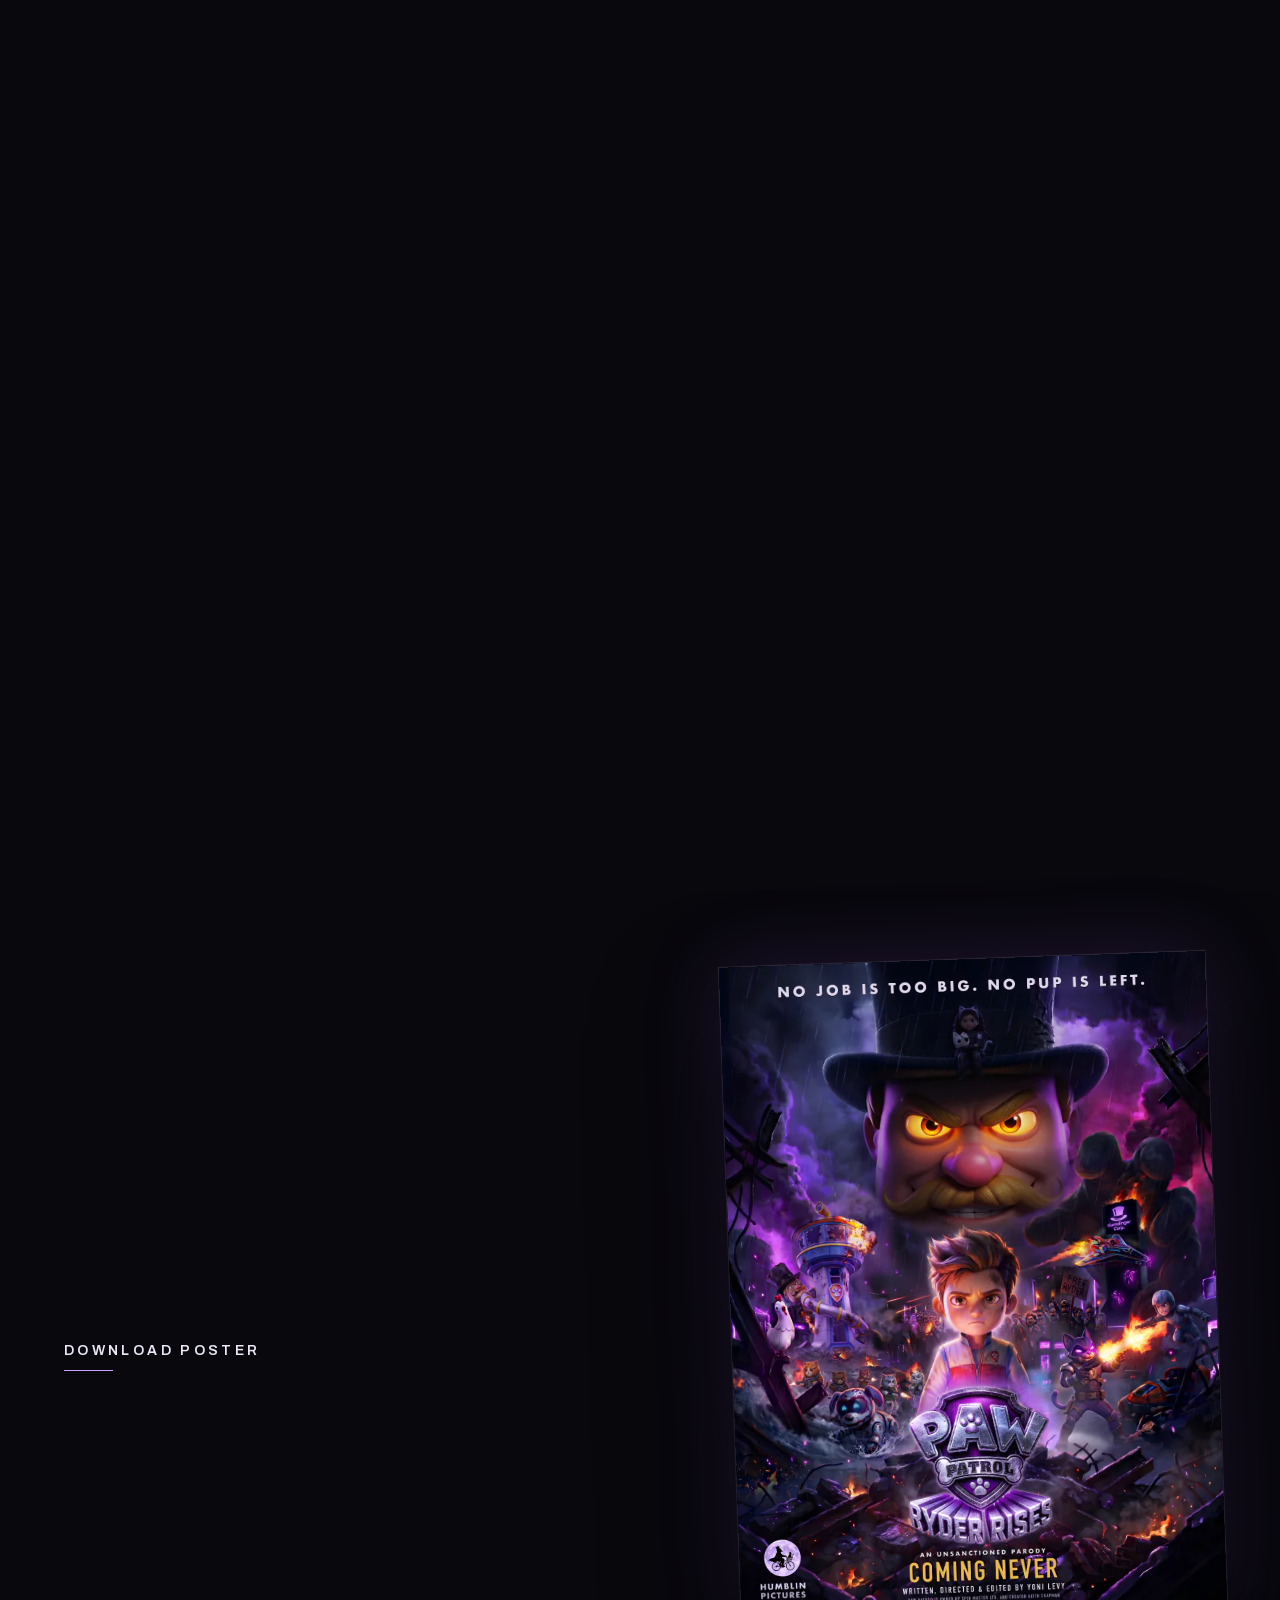
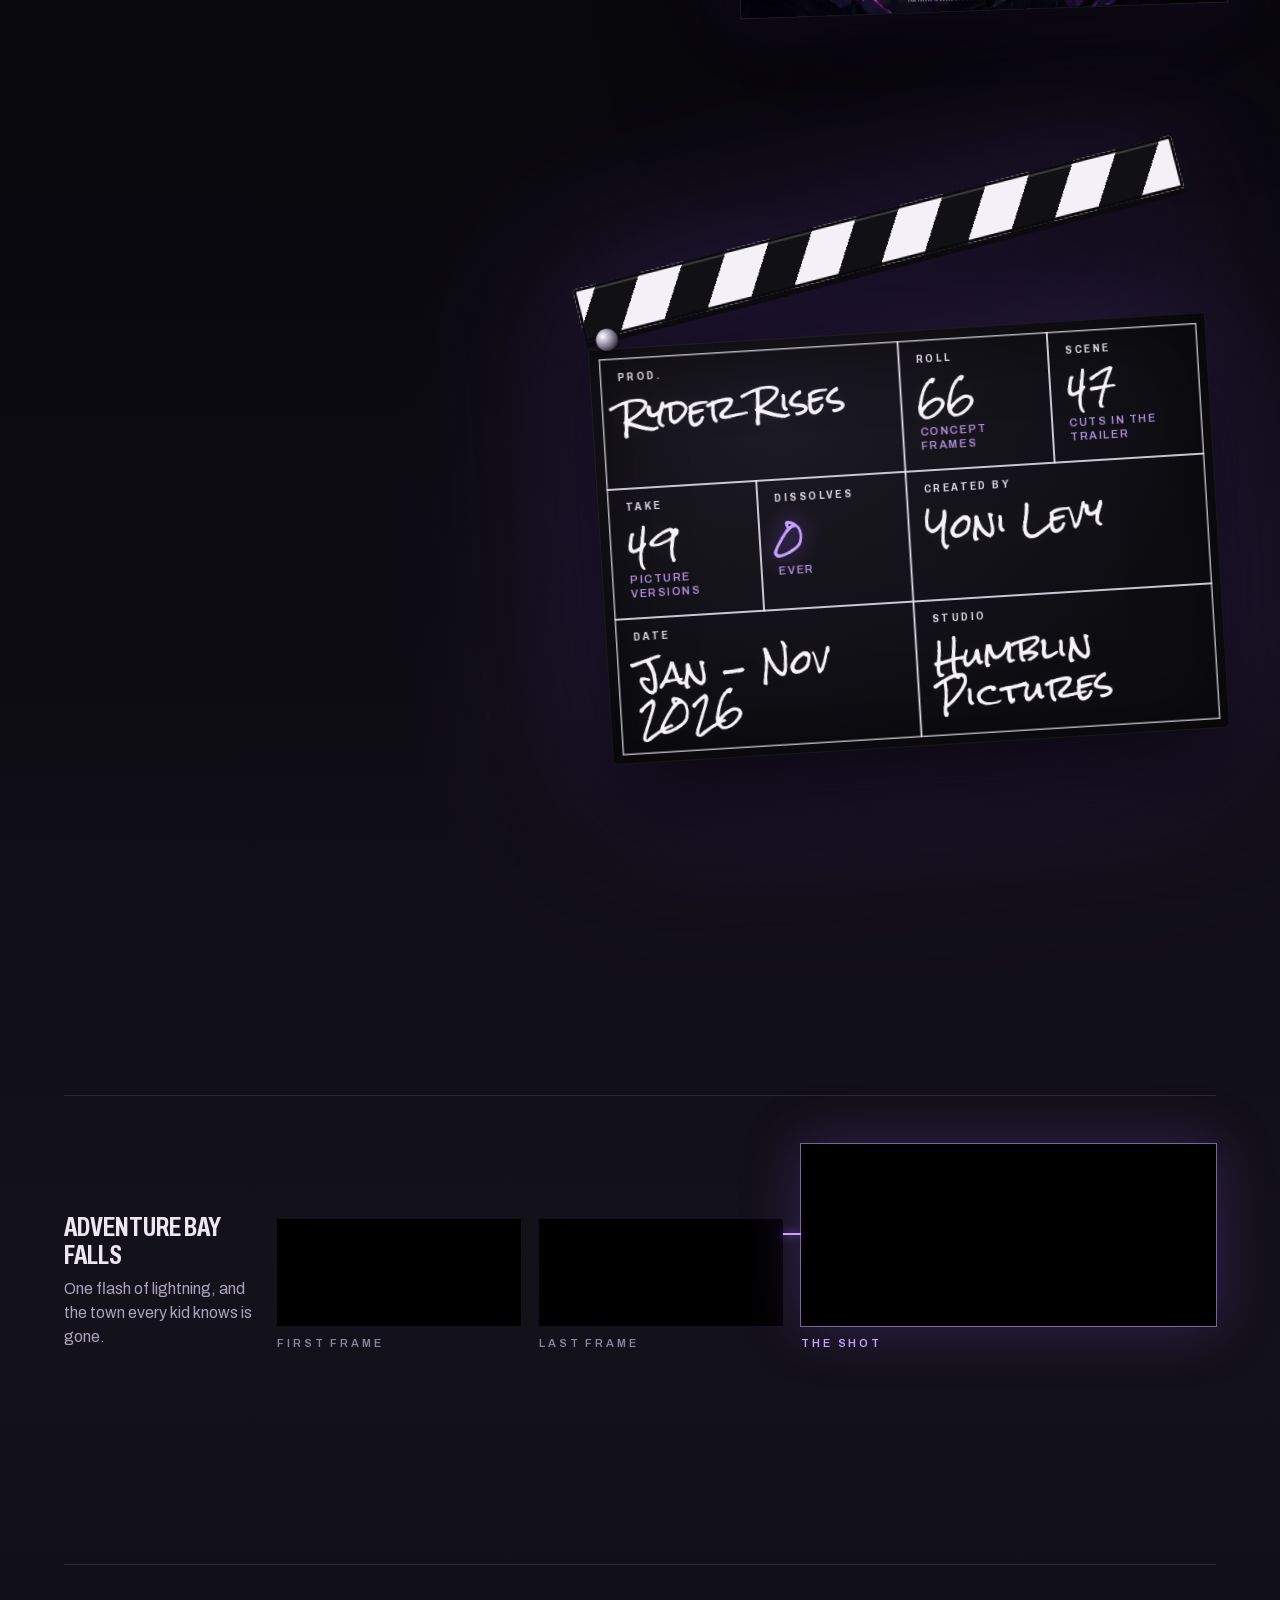
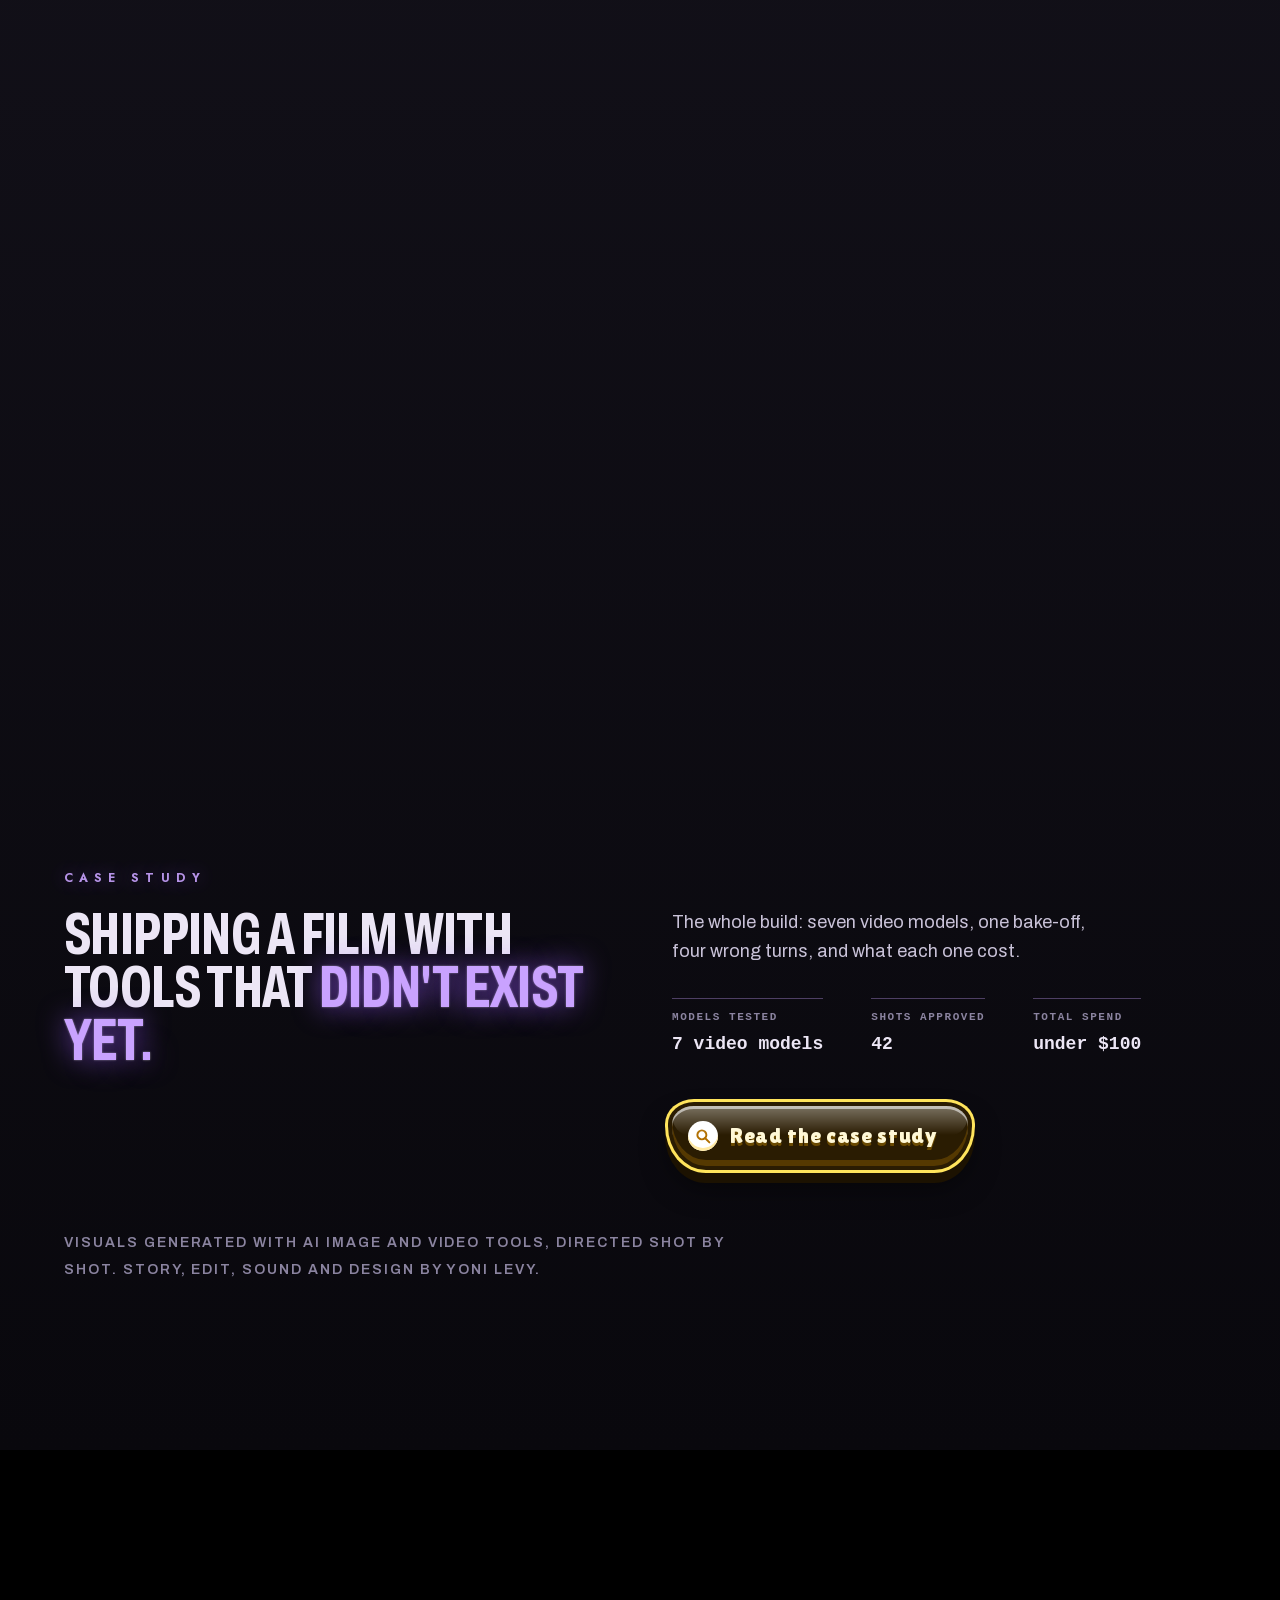
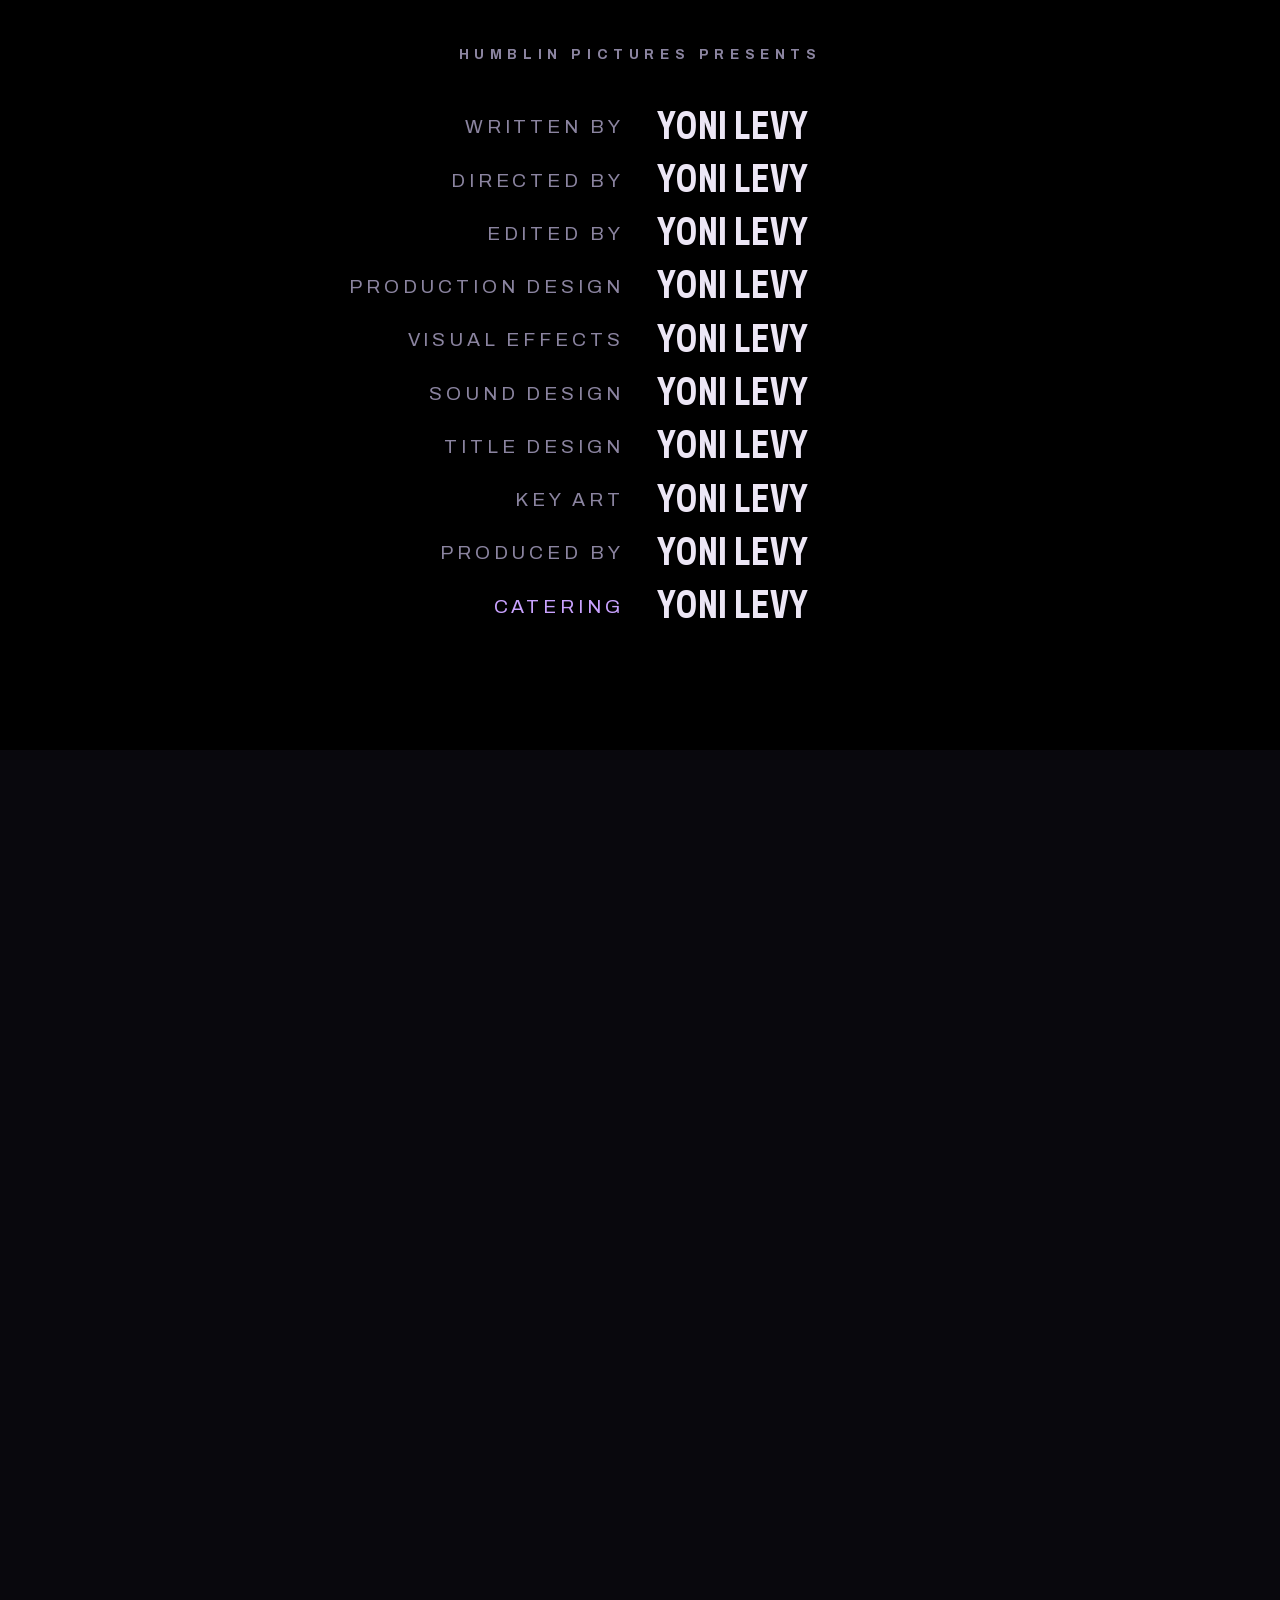
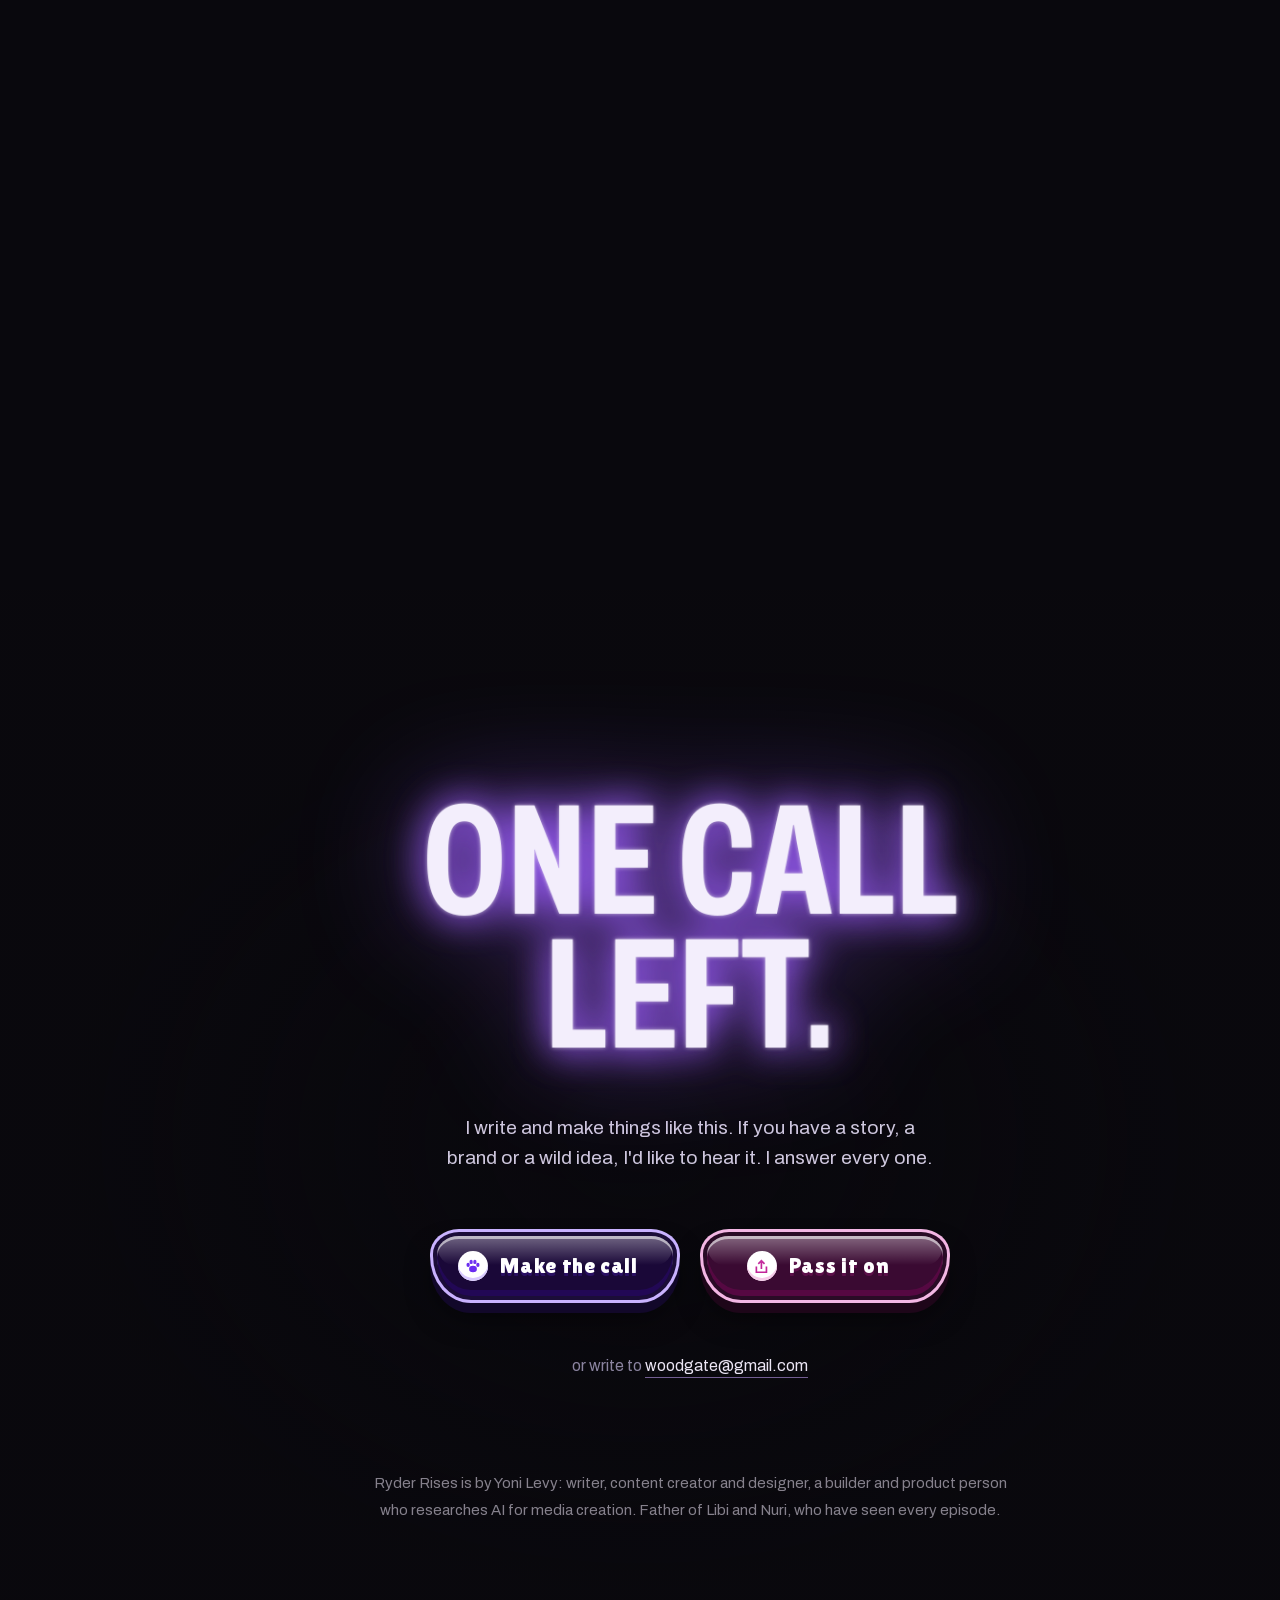
==== commit 50cd064f: "Publish 2026-11-22 10:21" ====
--- a/index.html
+++ b/index.html
@@ -31,7 +31,7 @@
 <link rel="preload" as="image" href="assets/hero-poster-960.webp" media="(max-width: 700px)">
 <link rel="preload" as="image" href="assets/logo3d-v3.webp" imagesrcset="assets/logo3d-v3-520.webp 520w, assets/logo3d-v3-640.webp 640w, assets/logo3d-v3.webp 1200w" imagesizes="(max-width: 760px) min(64vw, 280px), 30vw" fetchpriority="high">
 <script src="js/boot.js?v=1"></script>
-<link rel="stylesheet" href="css/site.css?v=81">
+<link rel="stylesheet" href="css/site.css?v=82">
 <script type="application/ld+json">{"@context": "https://schema.org", "@graph": [{"@type": "WebSite", "@id": "https://ryderrises.com/#site", "url": "https://ryderrises.com/", "name": "Ryder Rises", "alternateName": "PAW Patrol: Ryder Rises", "inLanguage": "en"}, {"@type": "Person", "@id": "https://ryderrises.com/#yoni-levy", "name": "Yoni Levy", "url": "https://www.linkedin.com/in/ynilvy", "sameAs": ["https://www.linkedin.com/in/ynilvy", "https://www.youtube.com/@humblinpictures"], "description": "Writer, content creator and designer"}, {"@type": "WebPage", "@id": "https://ryderrises.com/#page", "url": "https://ryderrises.com/", "name": "PAW Patrol: Ryder Rises -by- Yoni Levy", "description": "Adventure Bay has fallen. Watch PAW Patrol: Ryder Rises, the dark R-rated parody trailer written and directed by Yoni Levy. Unsanctioned. Coming never.", "inLanguage": "en", "isPartOf": {"@id": "https://ryderrises.com/#site"}, "primaryImageOfPage": "https://ryderrises.com/assets/og-v7.jpg", "author": {"@id": "https://ryderrises.com/#yoni-levy"}, "mainEntity": {"@id": "https://ryderrises.com/#trailer"}}, {"@type": "VideoObject", "@id": "https://ryderrises.com/#trailer", "name": "PAW Patrol: Ryder Rises | Parody Trailer", "description": "Adventure Bay has fallen. Watch PAW Patrol: Ryder Rises, the dark R-rated parody trailer written and directed by Yoni Levy. Unsanctioned. Coming never.", "thumbnailUrl": ["https://ryderrises.com/assets/og-v7.jpg", "https://ryderrises.com/assets/stills/03-07b-to-bay.webp"], "uploadDate": "2026-11-11T22:00:00+02:00", "duration": "PT1M58S", "contentUrl": "https://ryderrises.com/assets/trailer-v49.mp4", "inLanguage": "en", "genre": ["Parody", "Trailer"], "isFamilyFriendly": false, "creator": {"@id": "https://ryderrises.com/#yoni-levy"}, "director": {"@id": "https://ryderrises.com/#yoni-levy"}}]}</script>
 </head>
 <body class="is-loading">
@@ -217,12 +217,12 @@
       <div class="casefile__copy">
         <p class="tagline">Case study</p>
         <h3 class="casefile__title">Shipping a film with tools that <em>didn't exist yet.</em></h3>
-        <p class="body">The whole investigation: seven suspects, one bake-off, four wrong turns, and what each one cost.</p>
-        <ul class="casefile__log"><li><i>Suspects questioned</i><b>7 video models</b></li><li><i>Shots approved</i><b>42</b></li><li><i>Damages</i><b>under $100</b></li></ul>
-        <a class="cta" href="case-study/" data-place="making"><canvas class="cta__plasma" aria-hidden="true"></canvas><span class="cta__icon"><svg viewBox="0 0 24 24" aria-hidden="true"><ellipse cx="12" cy="16" rx="5.2" ry="4.4"/><ellipse cx="5.5" cy="10.5" rx="2.2" ry="2.8"/><ellipse cx="9.5" cy="6.5" rx="2.2" ry="2.9"/><ellipse cx="14.5" cy="6.5" rx="2.2" ry="2.9"/><ellipse cx="18.5" cy="10.5" rx="2.2" ry="2.8"/></svg></span><span class="cta__label">Open the case file</span><i class="cta__boop" aria-hidden="true"></i></a>
+        <p class="body">The whole build: seven video models, one bake-off, four wrong turns, and what each one cost.</p>
+        <ul class="casefile__log"><li><i>Models tested</i><b>7 video models</b></li><li><i>Shots approved</i><b>42</b></li><li><i>Total spend</i><b>under $100</b></li></ul>
+        <a class="cta cta--amber" href="case-study/" data-place="making"><canvas class="cta__plasma" aria-hidden="true"></canvas><span class="cta__icon"><svg viewBox="0 0 24 24" aria-hidden="true"><circle cx="10.5" cy="10.5" r="6"/><path d="M15 15l5.5 5.5"/></svg></span><span class="cta__label">Read the case study</span><i class="cta__boop" aria-hidden="true"></i></a>
       </div>
       <a class="casefile__desk" href="case-study/" data-place="folder" tabindex="-1" aria-hidden="true">
-        <span class="cf"><img class="cf__img" src="assets/caseboard-1536.webp" srcset="assets/caseboard-960.webp 960w, assets/caseboard-1536.webp 1536w" sizes="(max-width: 900px) 96vw, 1180px" alt="" loading="lazy" width="1536" height="1024"></span>
+        <span class="cf"><img class="cf__img" src="assets/caseboard-v2-1536.webp" srcset="assets/caseboard-v2-960.webp 960w, assets/caseboard-v2-1536.webp 1536w" sizes="(max-width: 900px) 96vw, 1180px" alt="" loading="lazy" width="1536" height="1024"></span>
       </a>
     </div>
     <p class="rules__note csband__note">Visuals generated with AI image and video tools, directed shot by shot. Story, edit, sound and design by Yoni Levy.</p>
@@ -338,7 +338,7 @@
 <script defer src="js/vendor/lenis-1.1.13.min.js" integrity="sha384-B2WBjDzEjJpYvhmi2UyEn7rektqkf5suS6sNoyyrf0EBAwBHdkiXxIlU0V5Ru2ed"></script>
 <script defer src="js/vendor/split-type-0.3.4.min.js" integrity="sha384-wQImCCD/id1jPTwSloatzKlEpnEAQ5aH8H2Ud27FnNcJ1lf2+hB75ctoWnWxyD8X"></script>
 <script defer src="js/electric.js?v=5"></script>
-<script defer src="js/site.js?v=69"></script>
+<script defer src="js/site.js?v=70"></script>
 <script defer src="js/analytics.js?v=6"></script>
 </body>
 </html>
--- a/css/site.css
+++ b/css/site.css
@@ -872,6 +872,13 @@
 .casefile .body { margin: 0 0 var(--s5); max-width: 24em; }
 [data-btn="14"] .casefile .cta { font-size: 22px; padding: 15px 30px 15px 16px; gap: 12px; }
 [data-btn="14"] .casefile .cta__icon { width: 30px; height: 30px; }
+/* v7.4: the case study tag burns evidence yellow, the colour of the notes on the board, and carries a magnifying glass */
+[data-btn="14"] .cta--amber { background: #2a1c02; color: #fff8d6; text-shadow: 0 3px 0 #6b4a00;
+  box-shadow: inset 0 3px 0 rgba(255,255,255,.55), inset 0 -6px 0 rgba(120,80,0,.55), 0 0 0 4px #2a1c02, 0 0 0 7px #ffe45c, 0 10px 0 7px #1c1201, 0 18px 30px rgba(0,0,0,.6); }
+[data-btn="14"] .cta--amber:hover { box-shadow: inset 0 3px 0 rgba(255,255,255,.55), inset 0 -6px 0 rgba(120,80,0,.55), 0 0 0 4px #2a1c02, 0 0 0 7px #fff3a8, 0 10px 0 7px #1c1201, 0 0 60px 10px rgba(255,214,60,.55); }
+[data-btn="14"] .cta--amber .cta__icon { box-shadow: inset 0 -3px 0 #ffe9a3; }
+[data-btn="14"] .cta--amber .cta__icon svg { fill: none; stroke: #b06f00; stroke-width: 2.6; stroke-linecap: round; stroke-linejoin: round; }
+[data-btn="14"] .cta--amber .cta__boop { border-color: #fff3a8; }
 .casefile__log { list-style: none; margin: 0 0 var(--s5); padding: 0; display: flex; flex-wrap: wrap; gap: var(--s2) var(--s5); }
 .casefile__log li { padding-top: 12px; border-top: 1px solid rgba(201,162,255,.35); }
 .casefile__log i { display: block; margin-bottom: 6px; font: 700 11px/1.2 "Courier New", Courier, ui-monospace, monospace; font-style: normal; letter-spacing: .14em; text-transform: uppercase; color: var(--ash); }
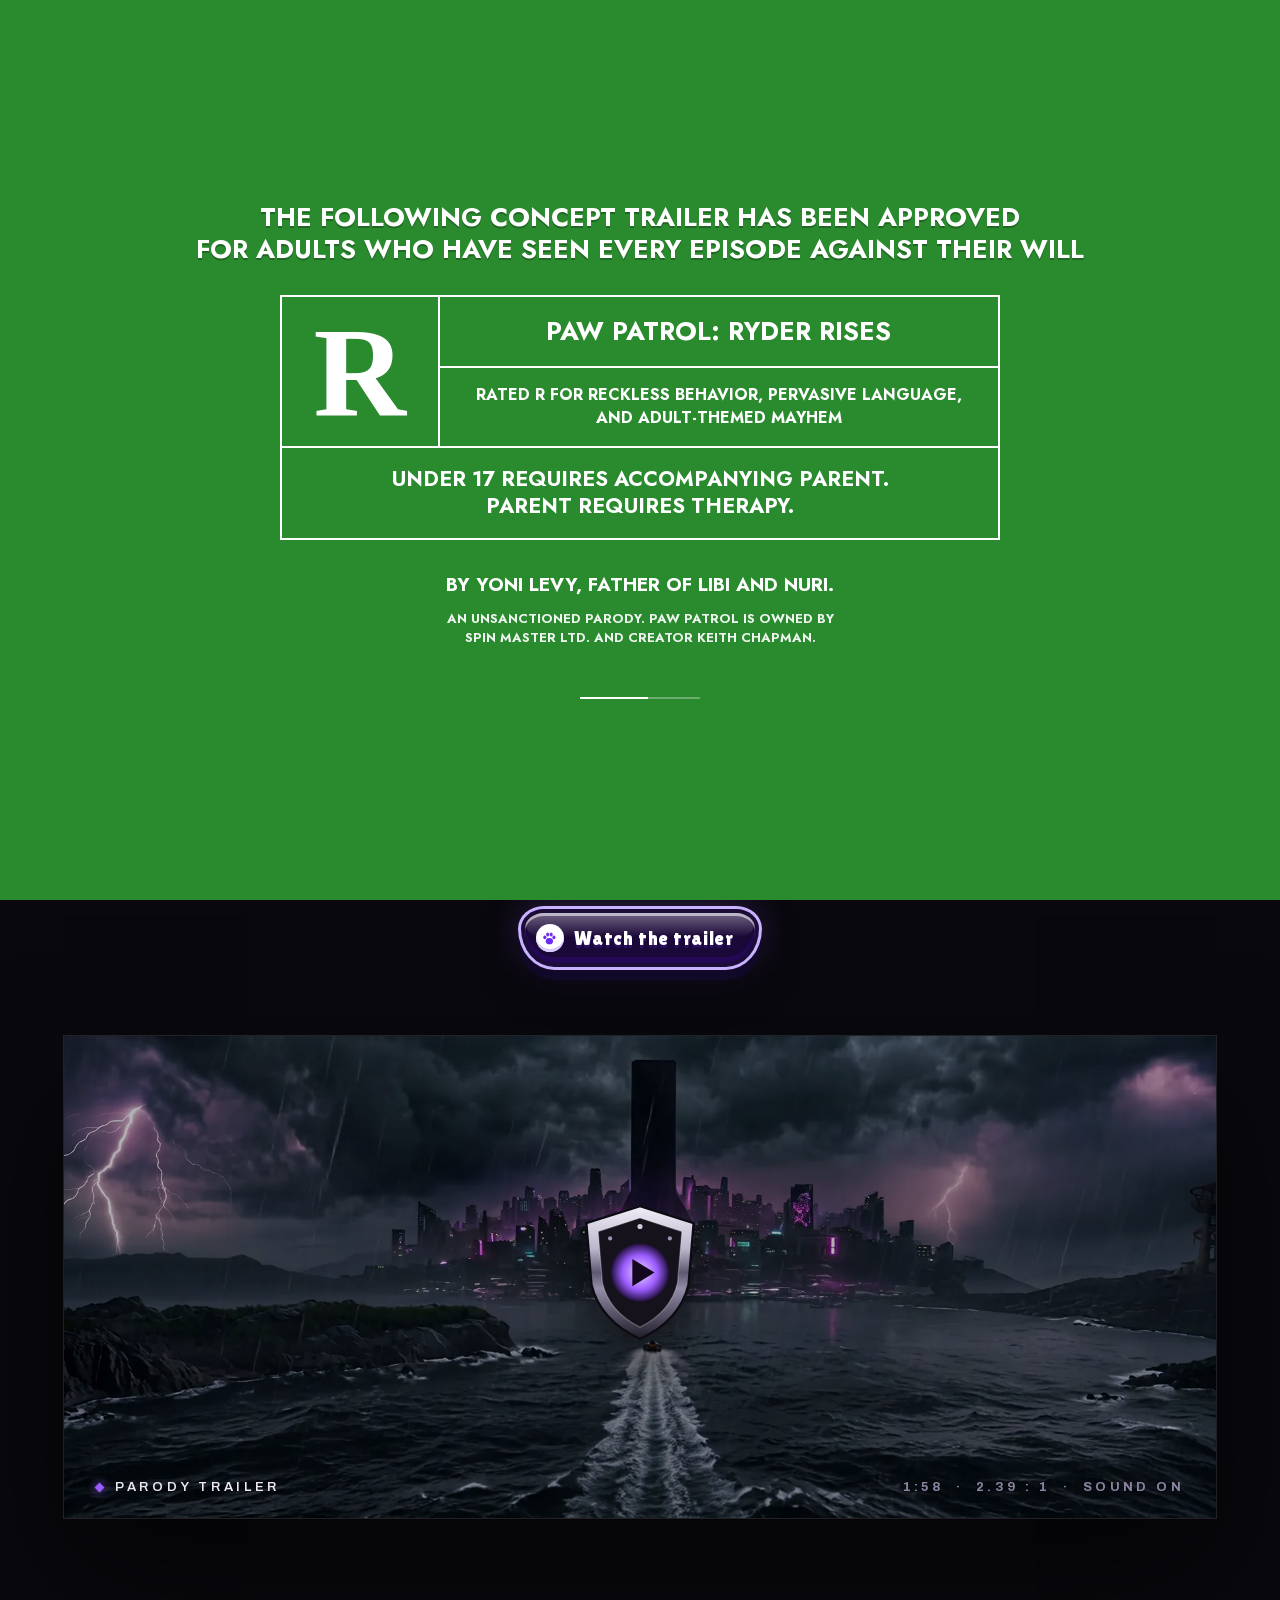
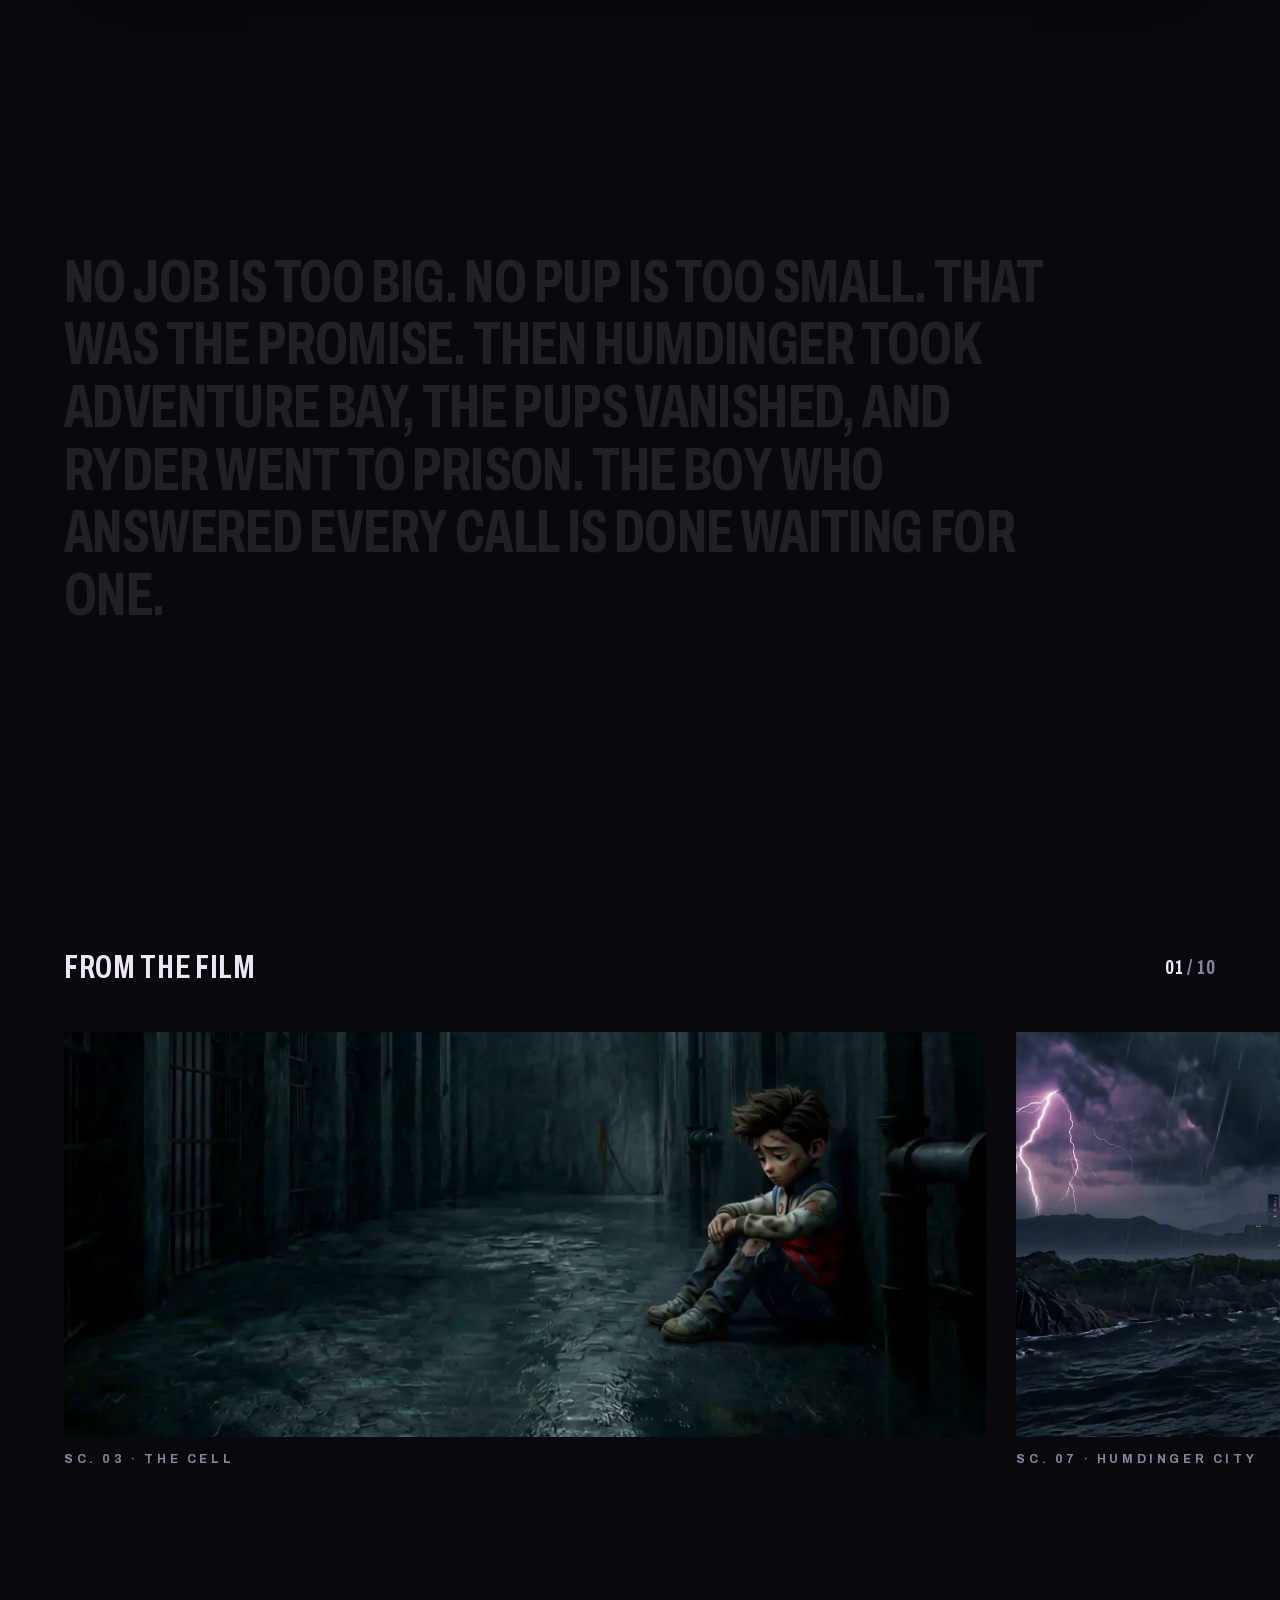
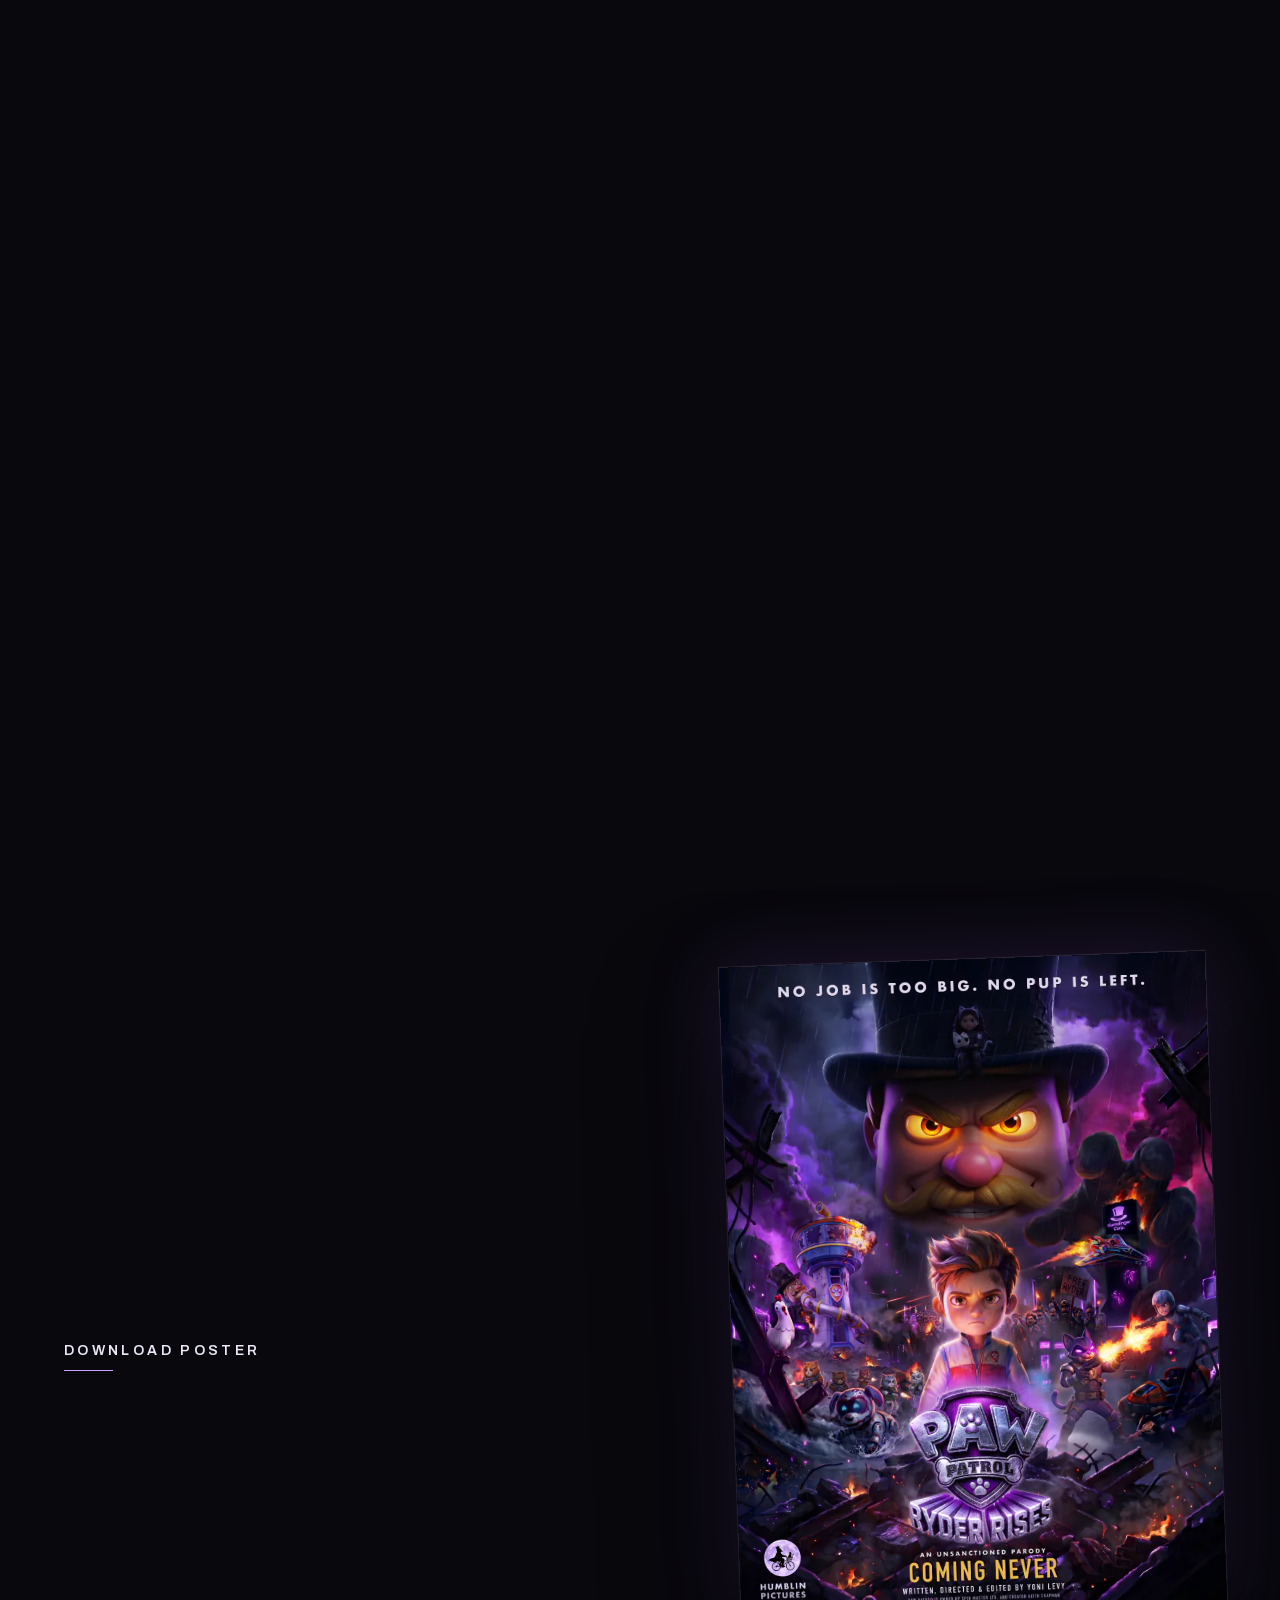
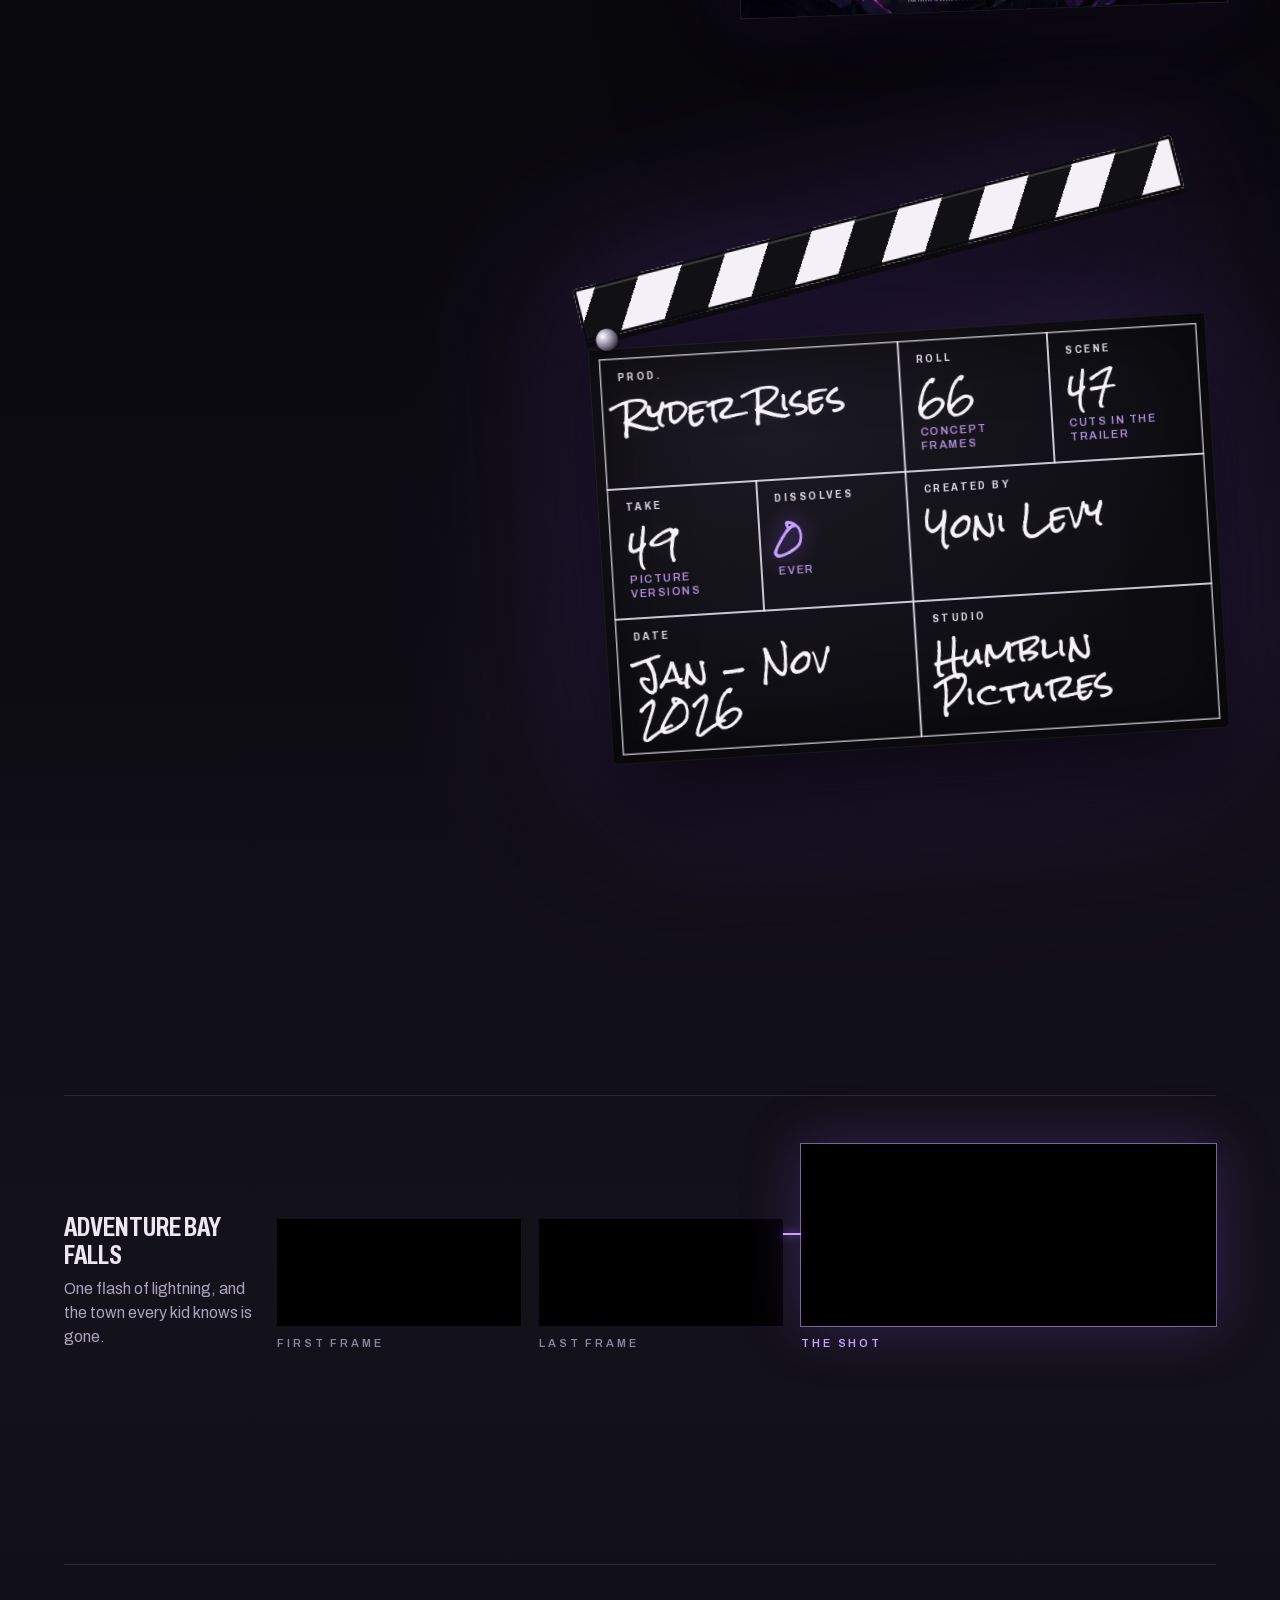
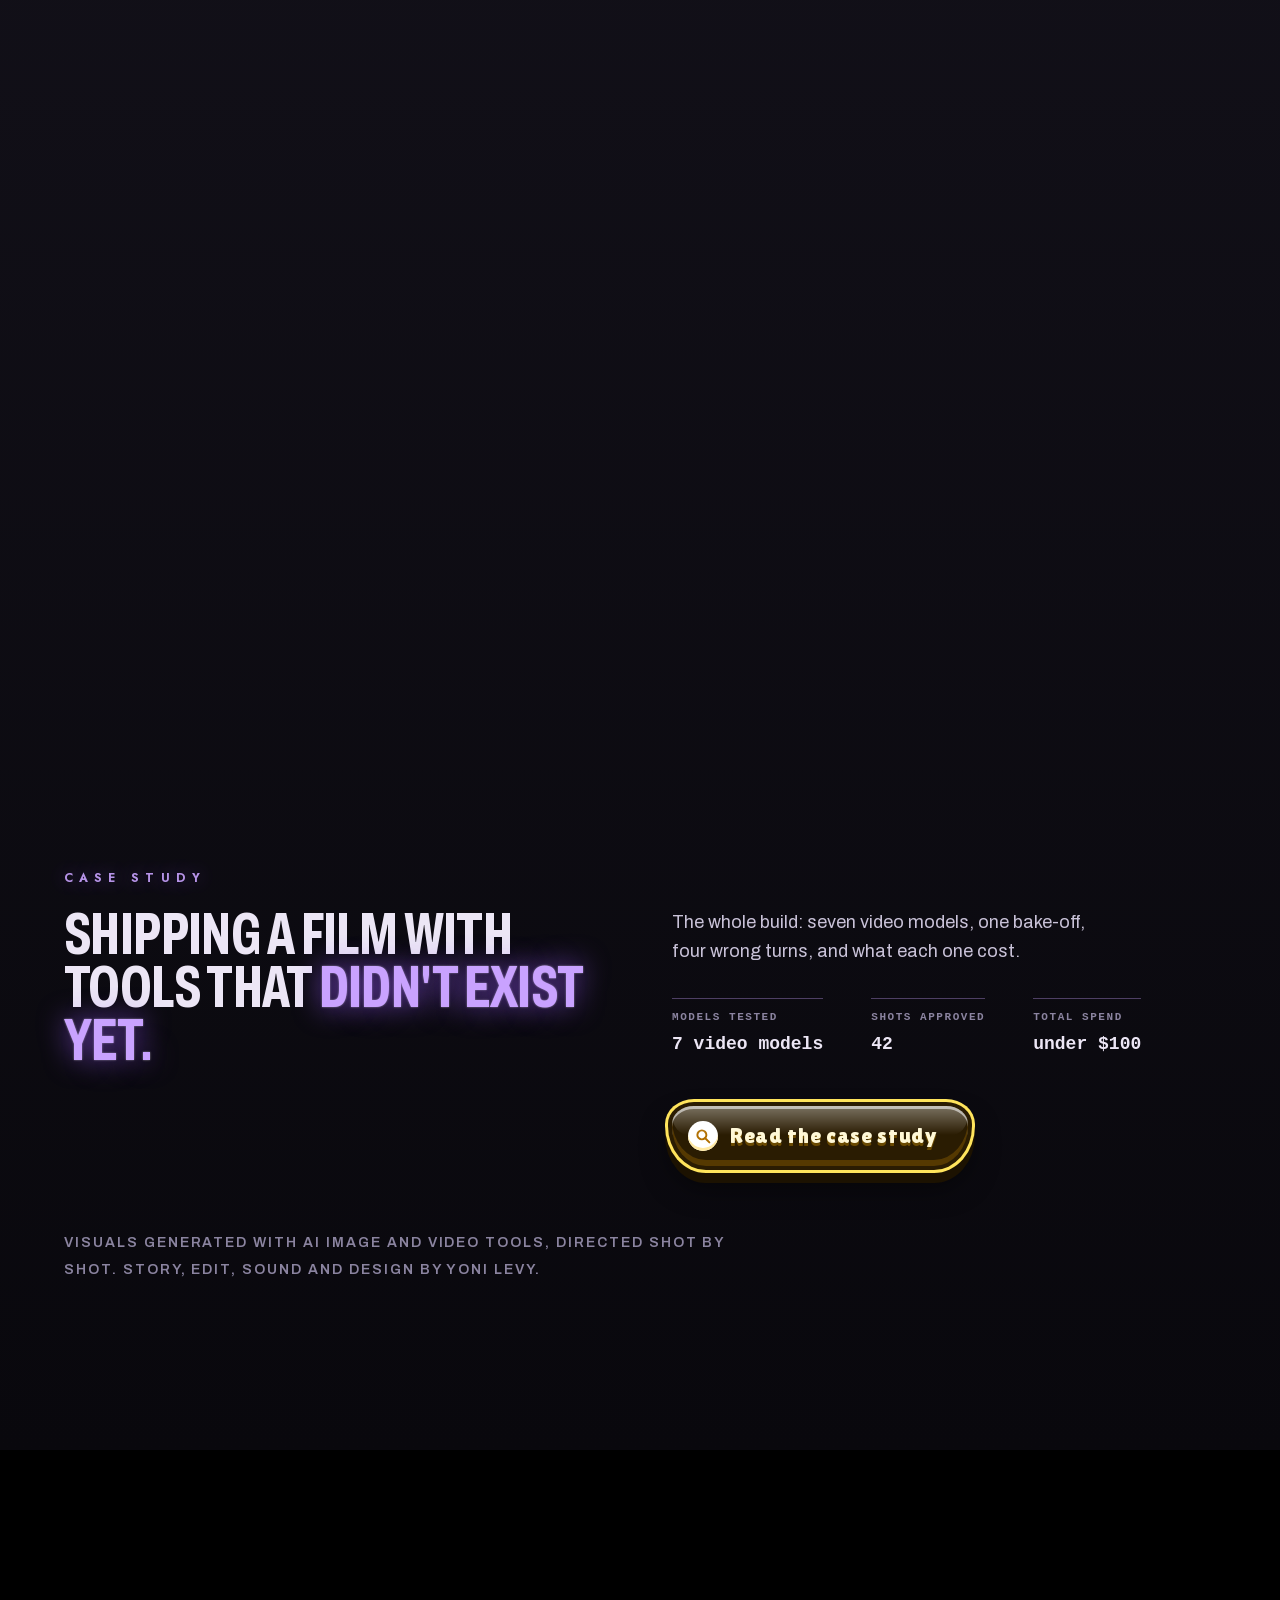
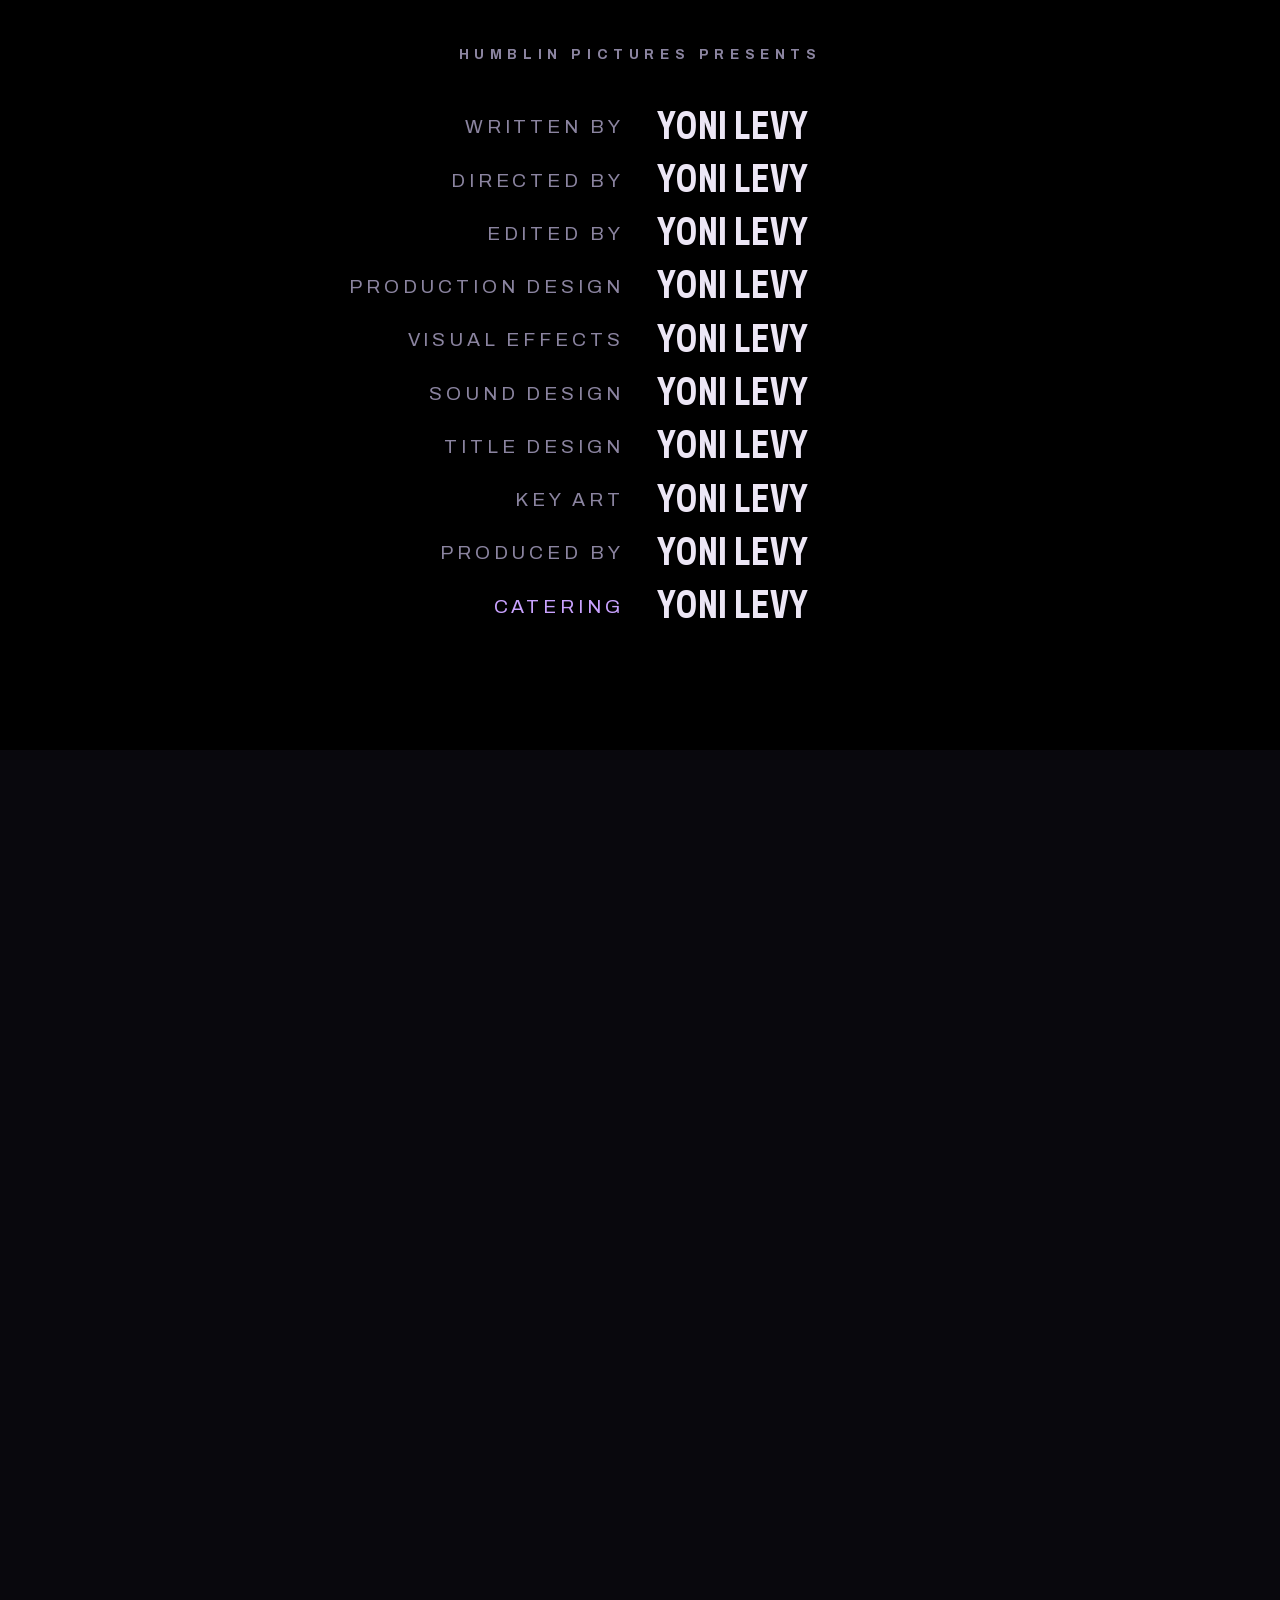
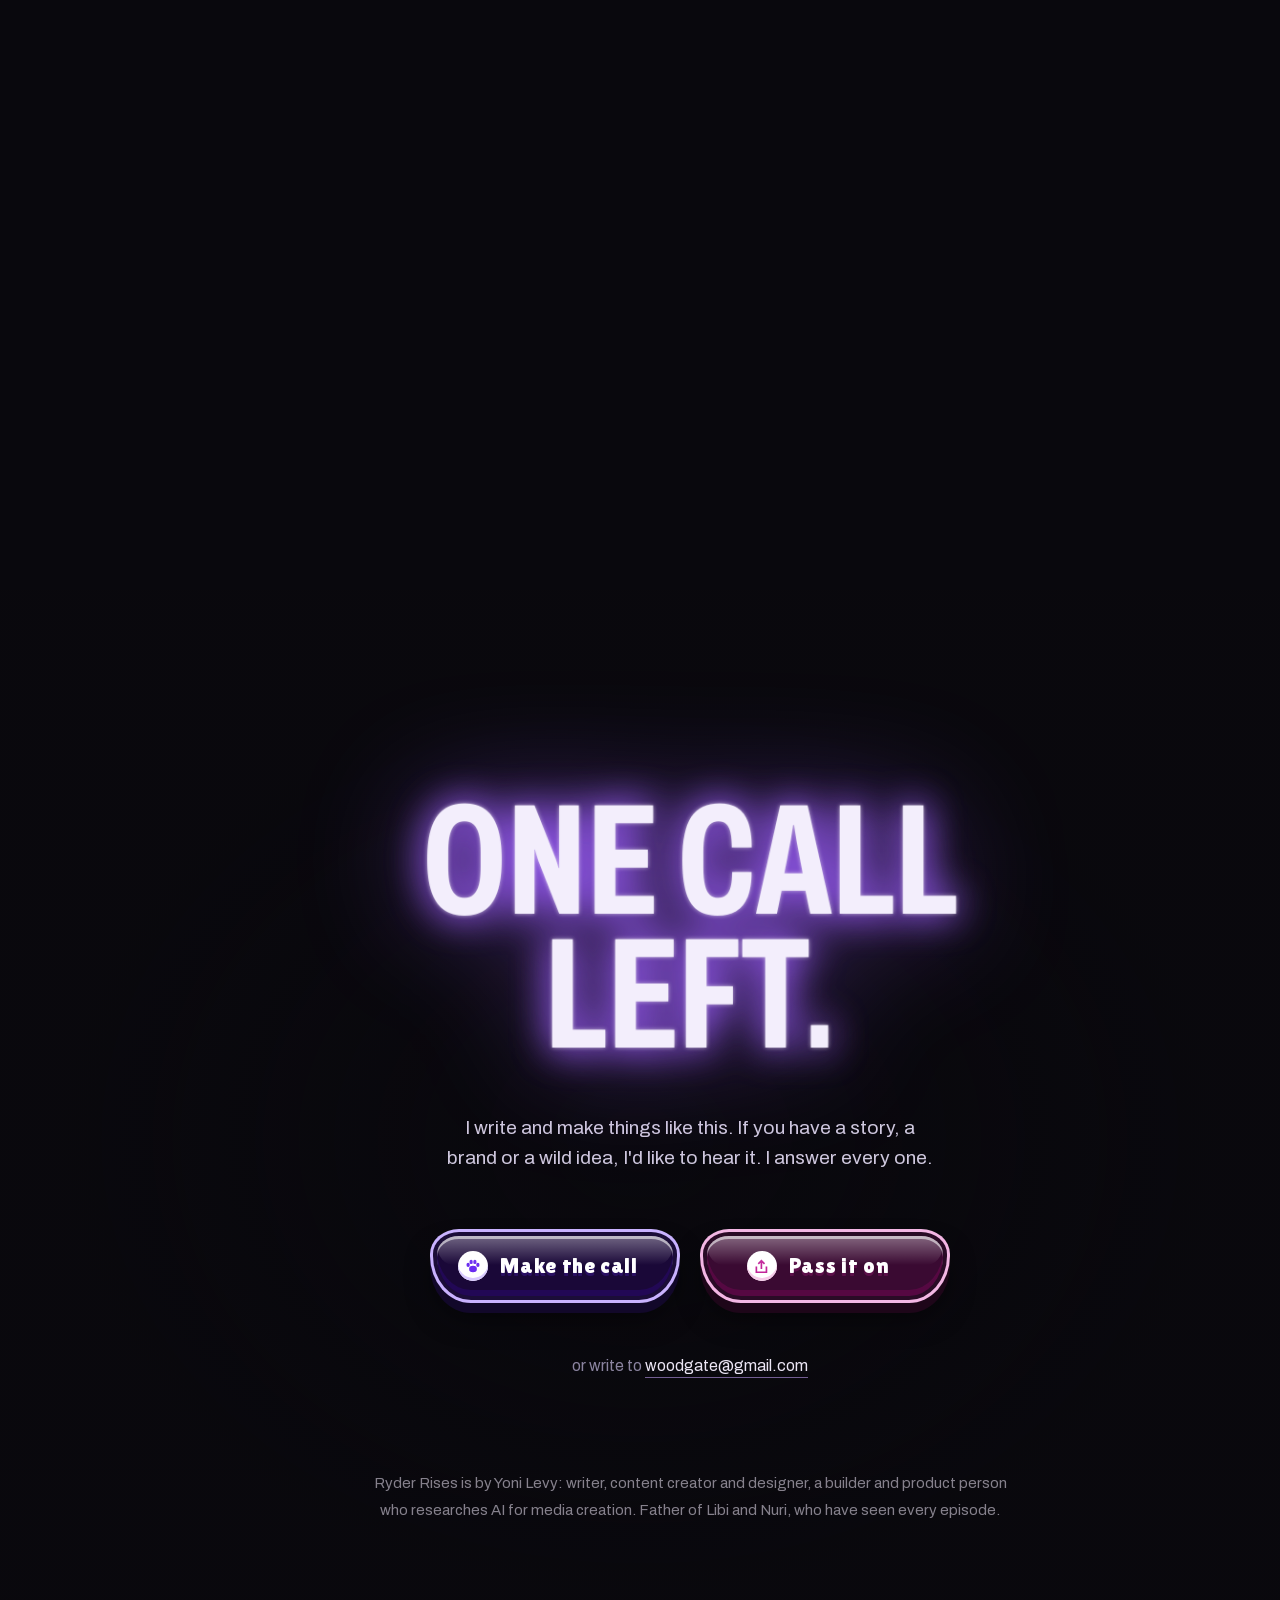
==== commit e8ed6a66: "Publish 2026-11-23 10:43" ====
--- a/index.html
+++ b/index.html
@@ -31,7 +31,7 @@
 <link rel="preload" as="image" href="assets/hero-poster-960.webp" media="(max-width: 700px)">
 <link rel="preload" as="image" href="assets/logo3d-v3.webp" imagesrcset="assets/logo3d-v3-520.webp 520w, assets/logo3d-v3-640.webp 640w, assets/logo3d-v3.webp 1200w" imagesizes="(max-width: 760px) min(64vw, 280px), 30vw" fetchpriority="high">
 <script src="js/boot.js?v=1"></script>
-<link rel="stylesheet" href="css/site.css?v=82">
+<link rel="stylesheet" href="css/site.css?v=83">
 <script type="application/ld+json">{"@context": "https://schema.org", "@graph": [{"@type": "WebSite", "@id": "https://ryderrises.com/#site", "url": "https://ryderrises.com/", "name": "Ryder Rises", "alternateName": "PAW Patrol: Ryder Rises", "inLanguage": "en"}, {"@type": "Person", "@id": "https://ryderrises.com/#yoni-levy", "name": "Yoni Levy", "url": "https://www.linkedin.com/in/ynilvy", "sameAs": ["https://www.linkedin.com/in/ynilvy", "https://www.youtube.com/@humblinpictures"], "description": "Writer, content creator and designer"}, {"@type": "WebPage", "@id": "https://ryderrises.com/#page", "url": "https://ryderrises.com/", "name": "PAW Patrol: Ryder Rises -by- Yoni Levy", "description": "Adventure Bay has fallen. Watch PAW Patrol: Ryder Rises, the dark R-rated parody trailer written and directed by Yoni Levy. Unsanctioned. Coming never.", "inLanguage": "en", "isPartOf": {"@id": "https://ryderrises.com/#site"}, "primaryImageOfPage": "https://ryderrises.com/assets/og-v7.jpg", "author": {"@id": "https://ryderrises.com/#yoni-levy"}, "mainEntity": {"@id": "https://ryderrises.com/#trailer"}}, {"@type": "VideoObject", "@id": "https://ryderrises.com/#trailer", "name": "PAW Patrol: Ryder Rises | Parody Trailer", "description": "Adventure Bay has fallen. Watch PAW Patrol: Ryder Rises, the dark R-rated parody trailer written and directed by Yoni Levy. Unsanctioned. Coming never.", "thumbnailUrl": ["https://ryderrises.com/assets/og-v7.jpg", "https://ryderrises.com/assets/stills/03-07b-to-bay.webp"], "uploadDate": "2026-11-11T22:00:00+02:00", "duration": "PT1M58S", "contentUrl": "https://ryderrises.com/assets/trailer-v49.mp4", "inLanguage": "en", "genre": ["Parody", "Trailer"], "isFamilyFriendly": false, "creator": {"@id": "https://ryderrises.com/#yoni-levy"}, "director": {"@id": "https://ryderrises.com/#yoni-levy"}}]}</script>
 </head>
 <body class="is-loading">
@@ -274,7 +274,7 @@
 
 <!-- PHONES: a trailer button that waits in the thumb zone -->
 <div class="dock" id="dock" aria-hidden="true">
-  <button class="cta cta--dock js-play" tabindex="-1"><canvas class="cta__plasma" aria-hidden="true"></canvas><span class="cta__icon"><svg viewBox="0 0 24 24" aria-hidden="true"><ellipse cx="12" cy="16" rx="5.2" ry="4.4"/><ellipse cx="5.5" cy="10.5" rx="2.2" ry="2.8"/><ellipse cx="9.5" cy="6.5" rx="2.2" ry="2.9"/><ellipse cx="14.5" cy="6.5" rx="2.2" ry="2.9"/><ellipse cx="18.5" cy="10.5" rx="2.2" ry="2.8"/></svg></span><span class="cta__label">Trailer <span class="dock__time">1:58</span></span><i class="cta__boop" aria-hidden="true"></i></button>
+  <button class="cta cta--dock js-play" tabindex="-1"><canvas class="cta__plasma" aria-hidden="true"></canvas><span class="cta__icon"><svg viewBox="0 0 24 24" aria-hidden="true"><ellipse cx="12" cy="16" rx="5.2" ry="4.4"/><ellipse cx="5.5" cy="10.5" rx="2.2" ry="2.8"/><ellipse cx="9.5" cy="6.5" rx="2.2" ry="2.9"/><ellipse cx="14.5" cy="6.5" rx="2.2" ry="2.9"/><ellipse cx="18.5" cy="10.5" rx="2.2" ry="2.8"/></svg></span><span class="cta__label">Watch the trailer</span><i class="cta__boop" aria-hidden="true"></i></button>
 </div>
 
 <!-- PHONES: the one-sheet, edge to edge, pinch to read the detail -->
@@ -338,7 +338,7 @@
 <script defer src="js/vendor/lenis-1.1.13.min.js" integrity="sha384-B2WBjDzEjJpYvhmi2UyEn7rektqkf5suS6sNoyyrf0EBAwBHdkiXxIlU0V5Ru2ed"></script>
 <script defer src="js/vendor/split-type-0.3.4.min.js" integrity="sha384-wQImCCD/id1jPTwSloatzKlEpnEAQ5aH8H2Ud27FnNcJ1lf2+hB75ctoWnWxyD8X"></script>
 <script defer src="js/electric.js?v=5"></script>
-<script defer src="js/site.js?v=70"></script>
+<script defer src="js/site.js?v=71"></script>
 <script defer src="js/analytics.js?v=6"></script>
 </body>
 </html>
--- a/css/site.css
+++ b/css/site.css
@@ -793,8 +793,7 @@
    3 a trailer button in the thumb zone · 4 the poster edge to edge · 5 turn the phone · 6 the badge follows the tilt
    ===================================================================== */
 /* 3 */
-.dock { position: fixed; left: 0; right: 0; bottom: calc(22px + env(safe-area-inset-bottom)); z-index: 65; display: none; justify-content: center; pointer-events: none; transform: translateY(170%); transition: transform .5s cubic-bezier(.34,1.56,.64,1); }
-@media (hover: none), (pointer: coarse) { .dock { display: flex; } }
+.dock { position: fixed; left: 0; right: 0; bottom: calc(22px + env(safe-area-inset-bottom)); z-index: 65; display: flex; justify-content: center; pointer-events: none; transform: translateY(170%); transition: transform .5s cubic-bezier(.34,1.56,.64,1); }
 .dock.is-on { transform: none; }
 .dock .cta { pointer-events: auto; }
 [data-btn="14"] .dock .cta { font-size: 19px; padding: 11px 22px 11px 11px; gap: 10px;
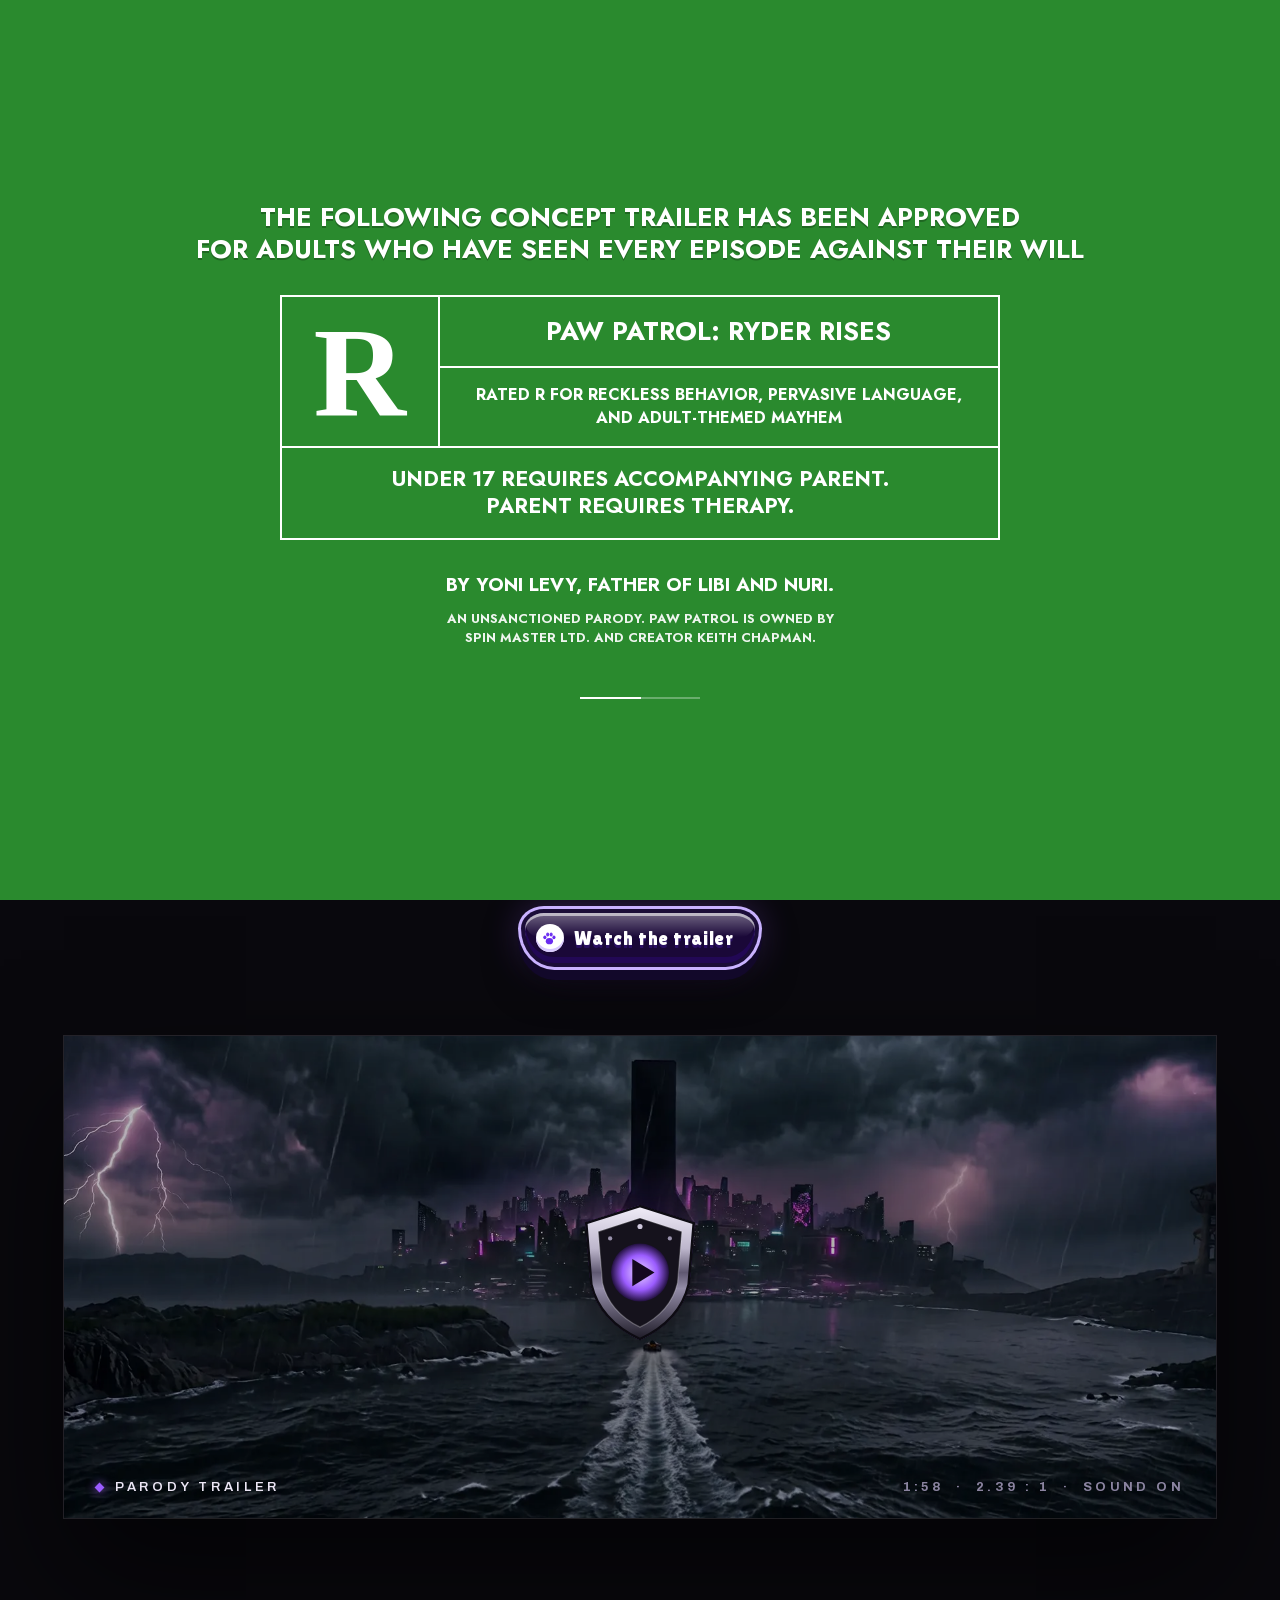
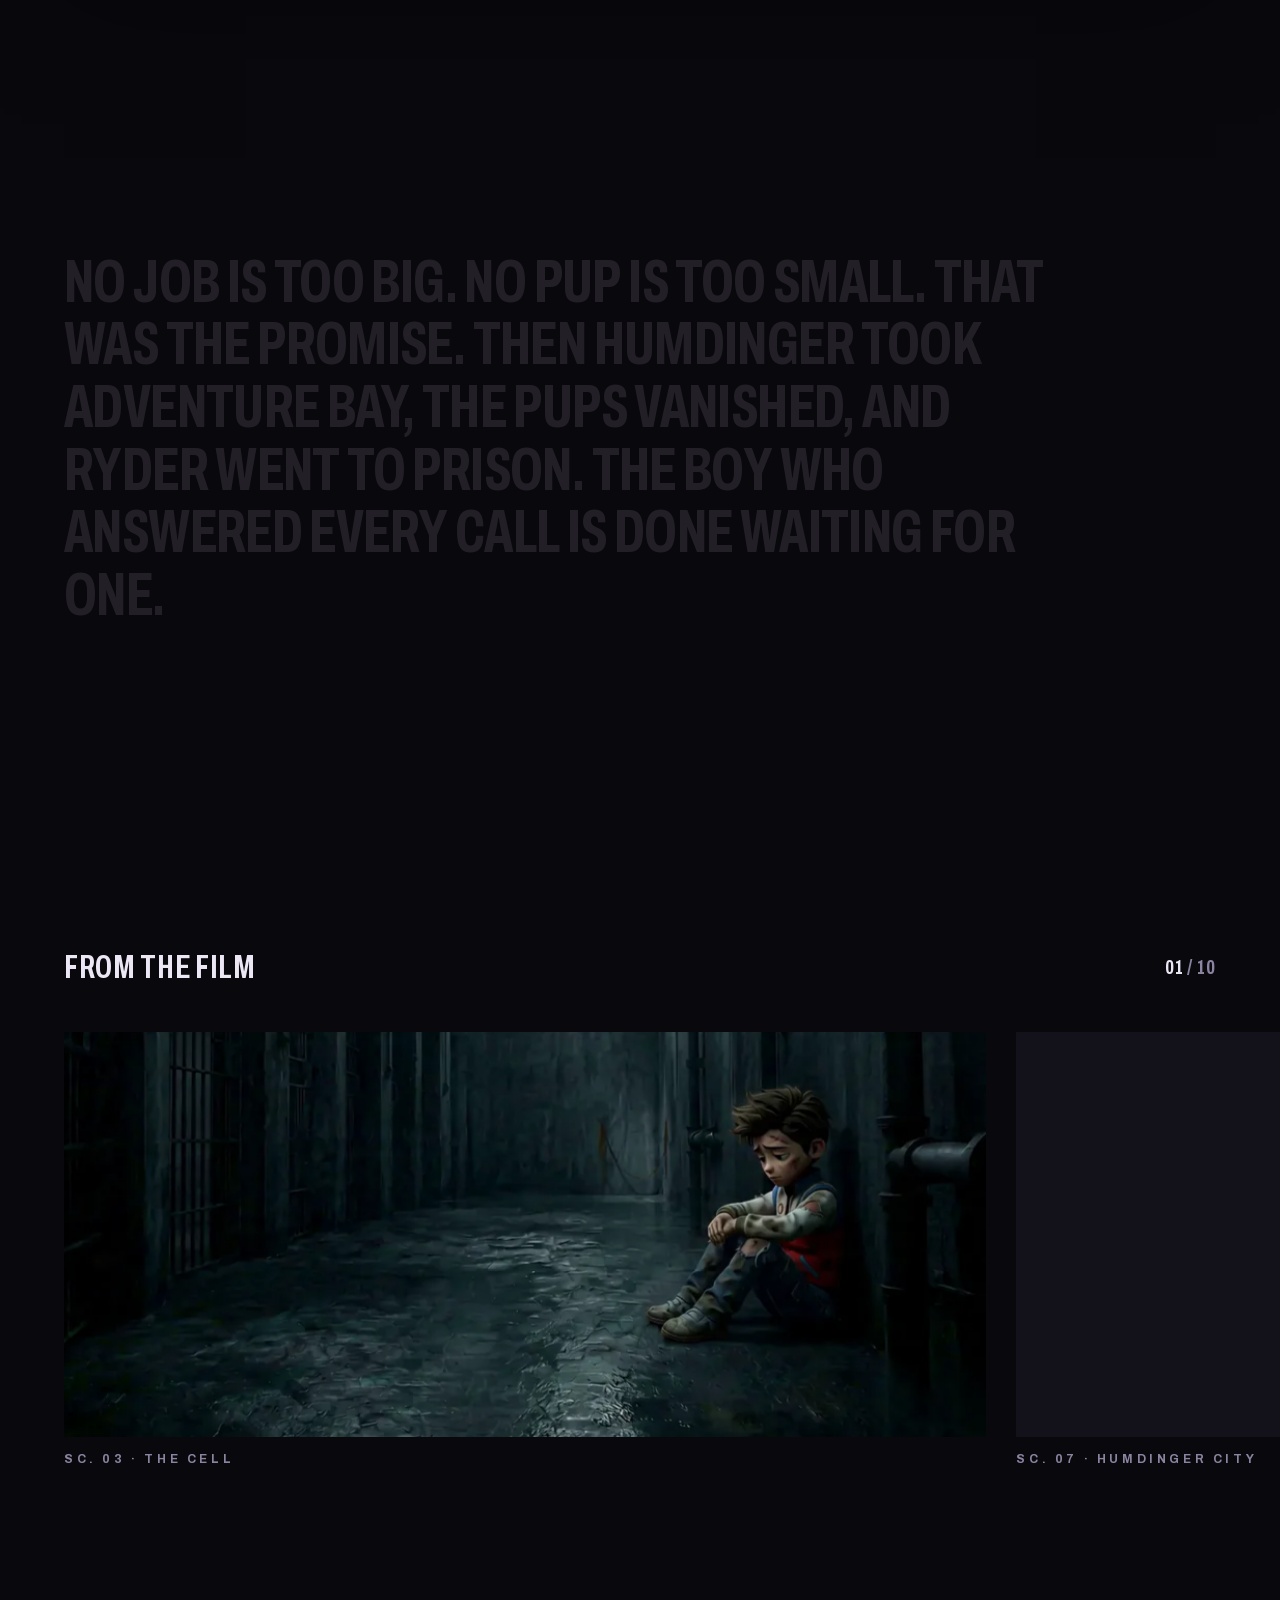
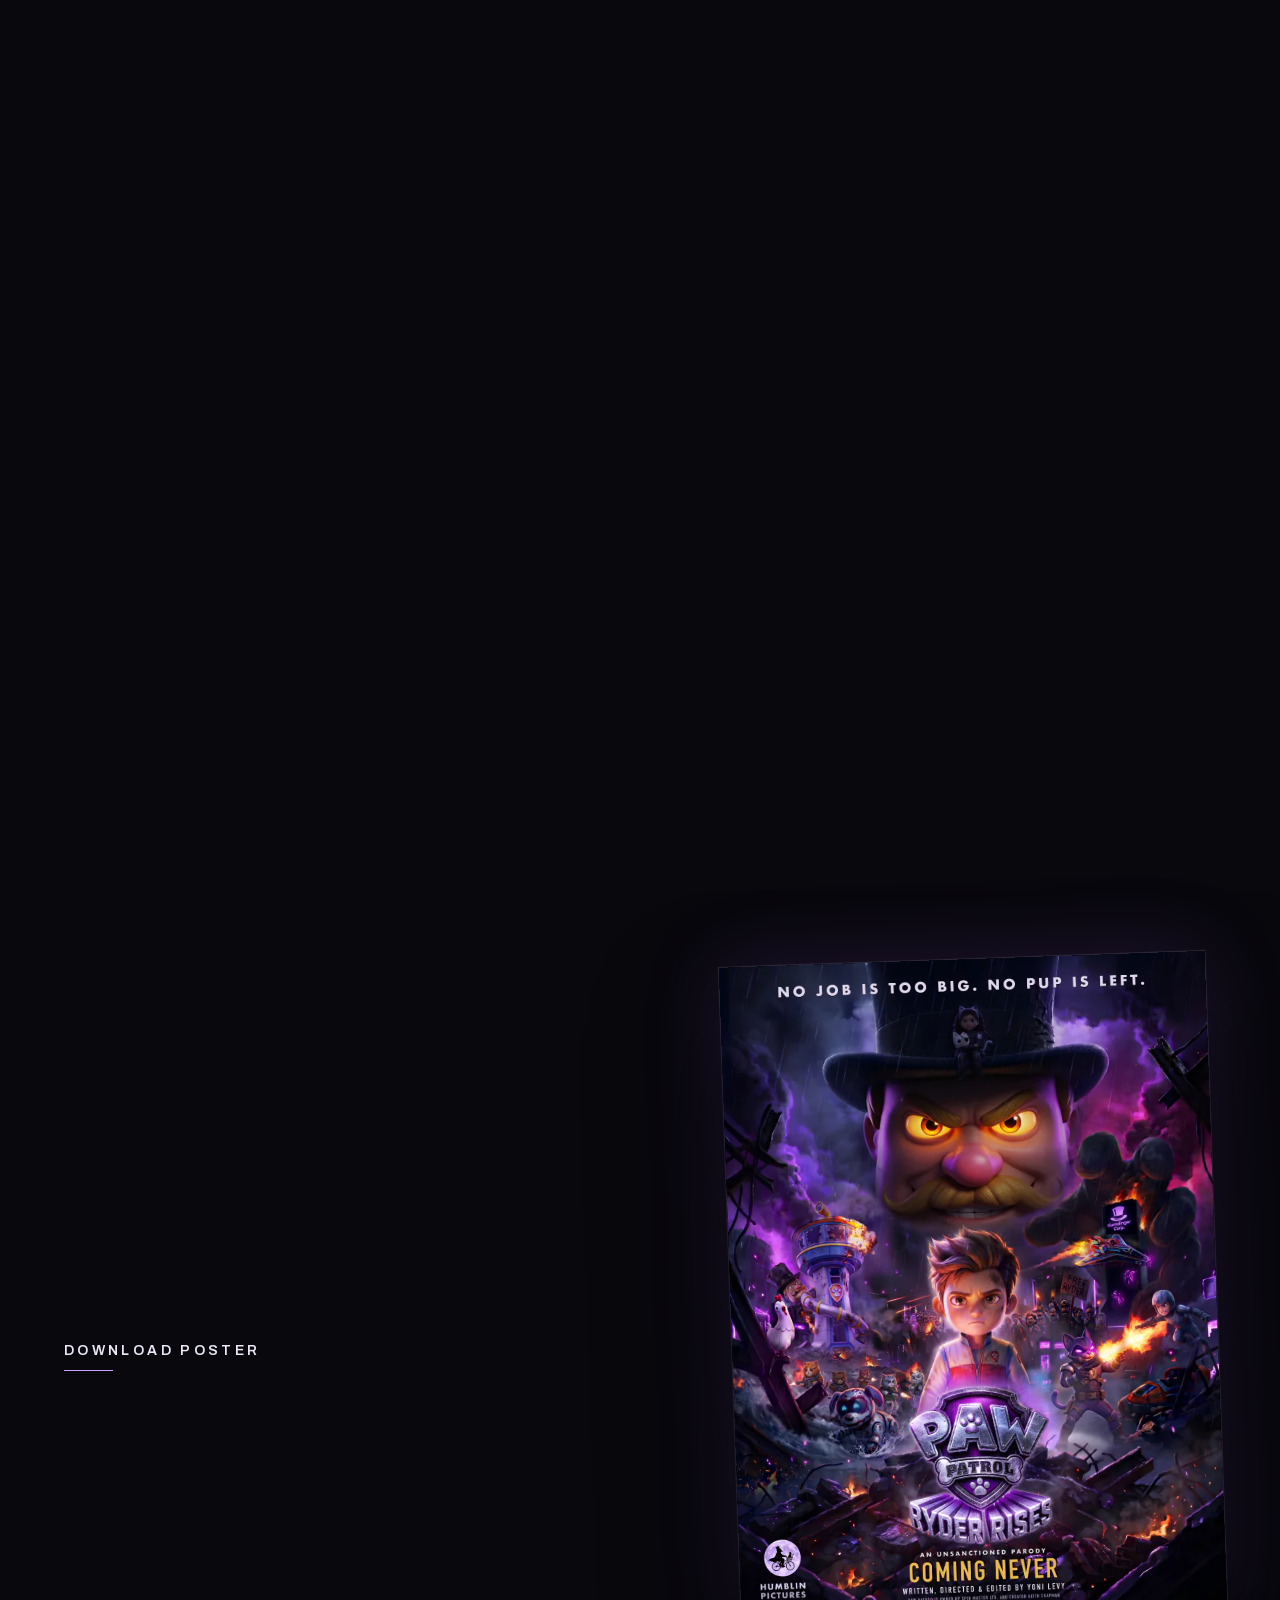
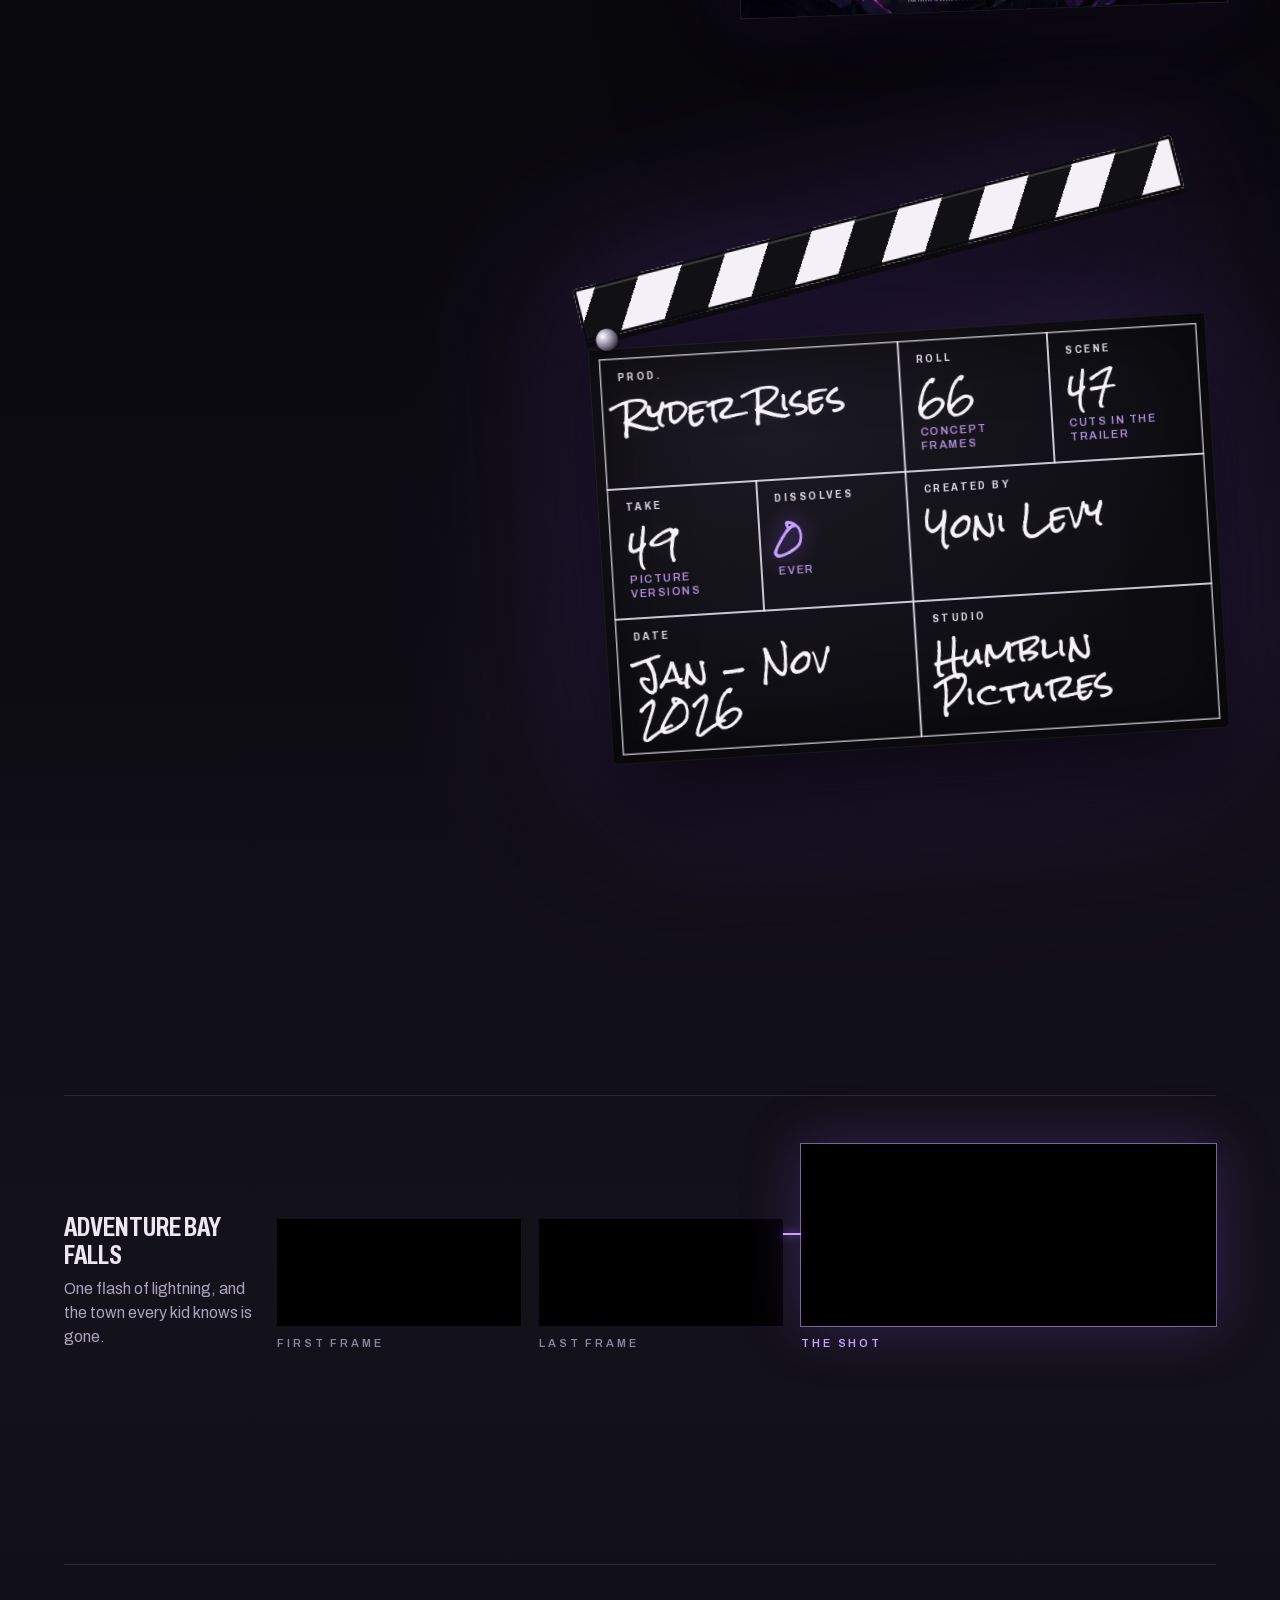
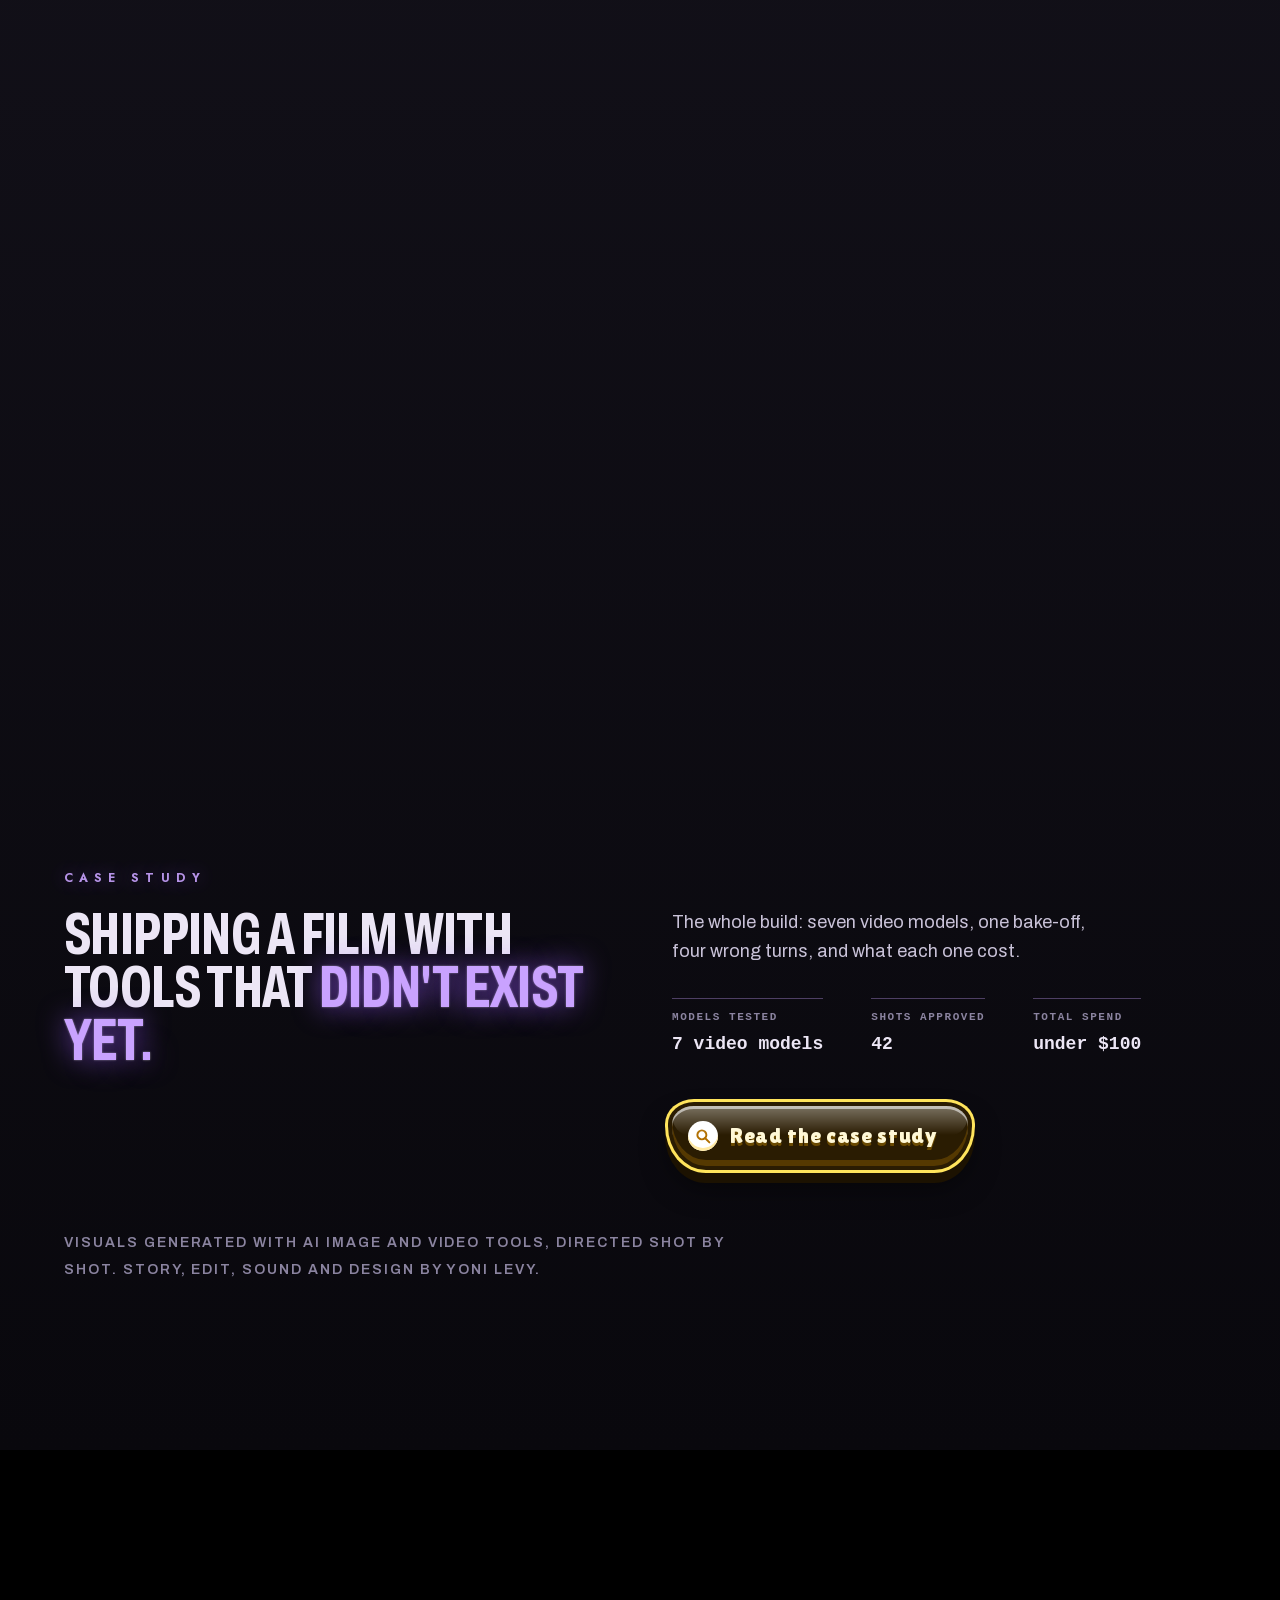
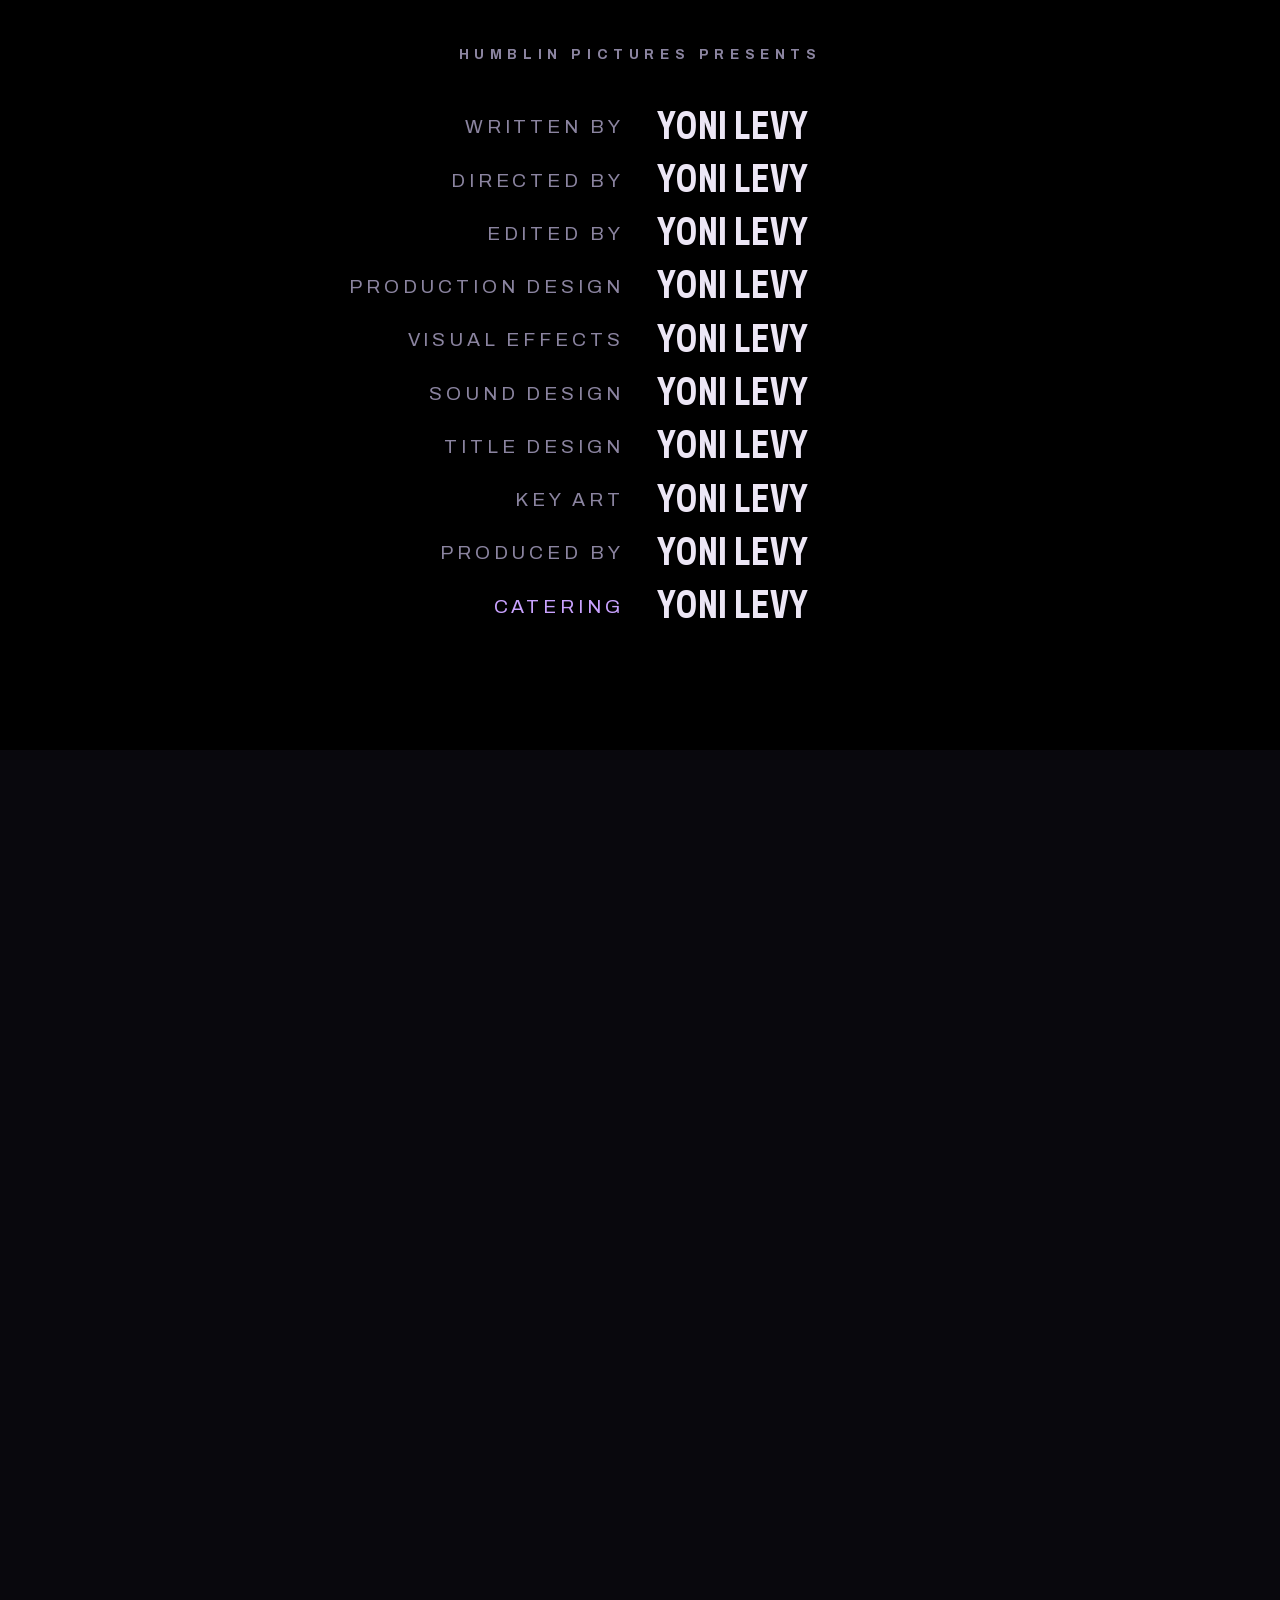
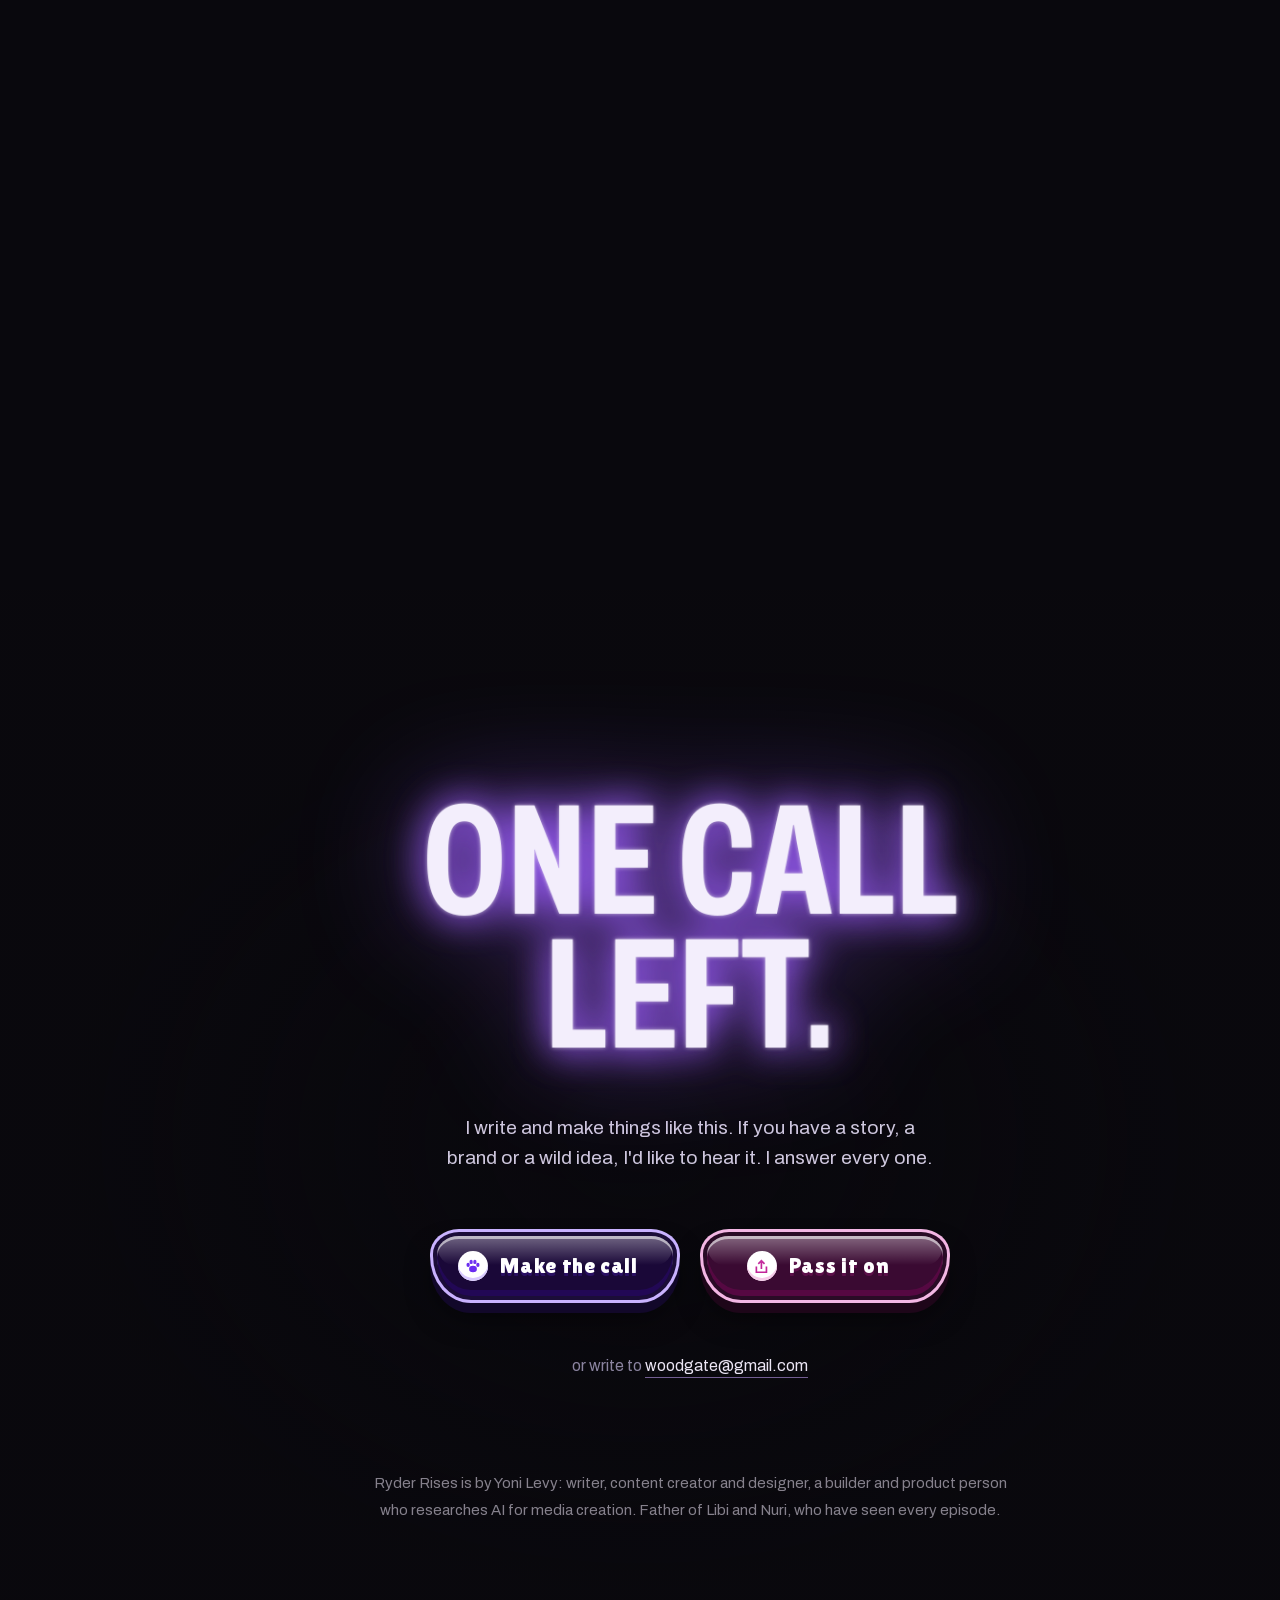
==== commit 4c558676: "Publish 2026-11-23 11:23" ====
--- a/index.html
+++ b/index.html
@@ -338,7 +338,7 @@
 <script defer src="js/vendor/lenis-1.1.13.min.js" integrity="sha384-B2WBjDzEjJpYvhmi2UyEn7rektqkf5suS6sNoyyrf0EBAwBHdkiXxIlU0V5Ru2ed"></script>
 <script defer src="js/vendor/split-type-0.3.4.min.js" integrity="sha384-wQImCCD/id1jPTwSloatzKlEpnEAQ5aH8H2Ud27FnNcJ1lf2+hB75ctoWnWxyD8X"></script>
 <script defer src="js/electric.js?v=5"></script>
-<script defer src="js/site.js?v=71"></script>
+<script defer src="js/site.js?v=72"></script>
 <script defer src="js/analytics.js?v=6"></script>
 </body>
 </html>
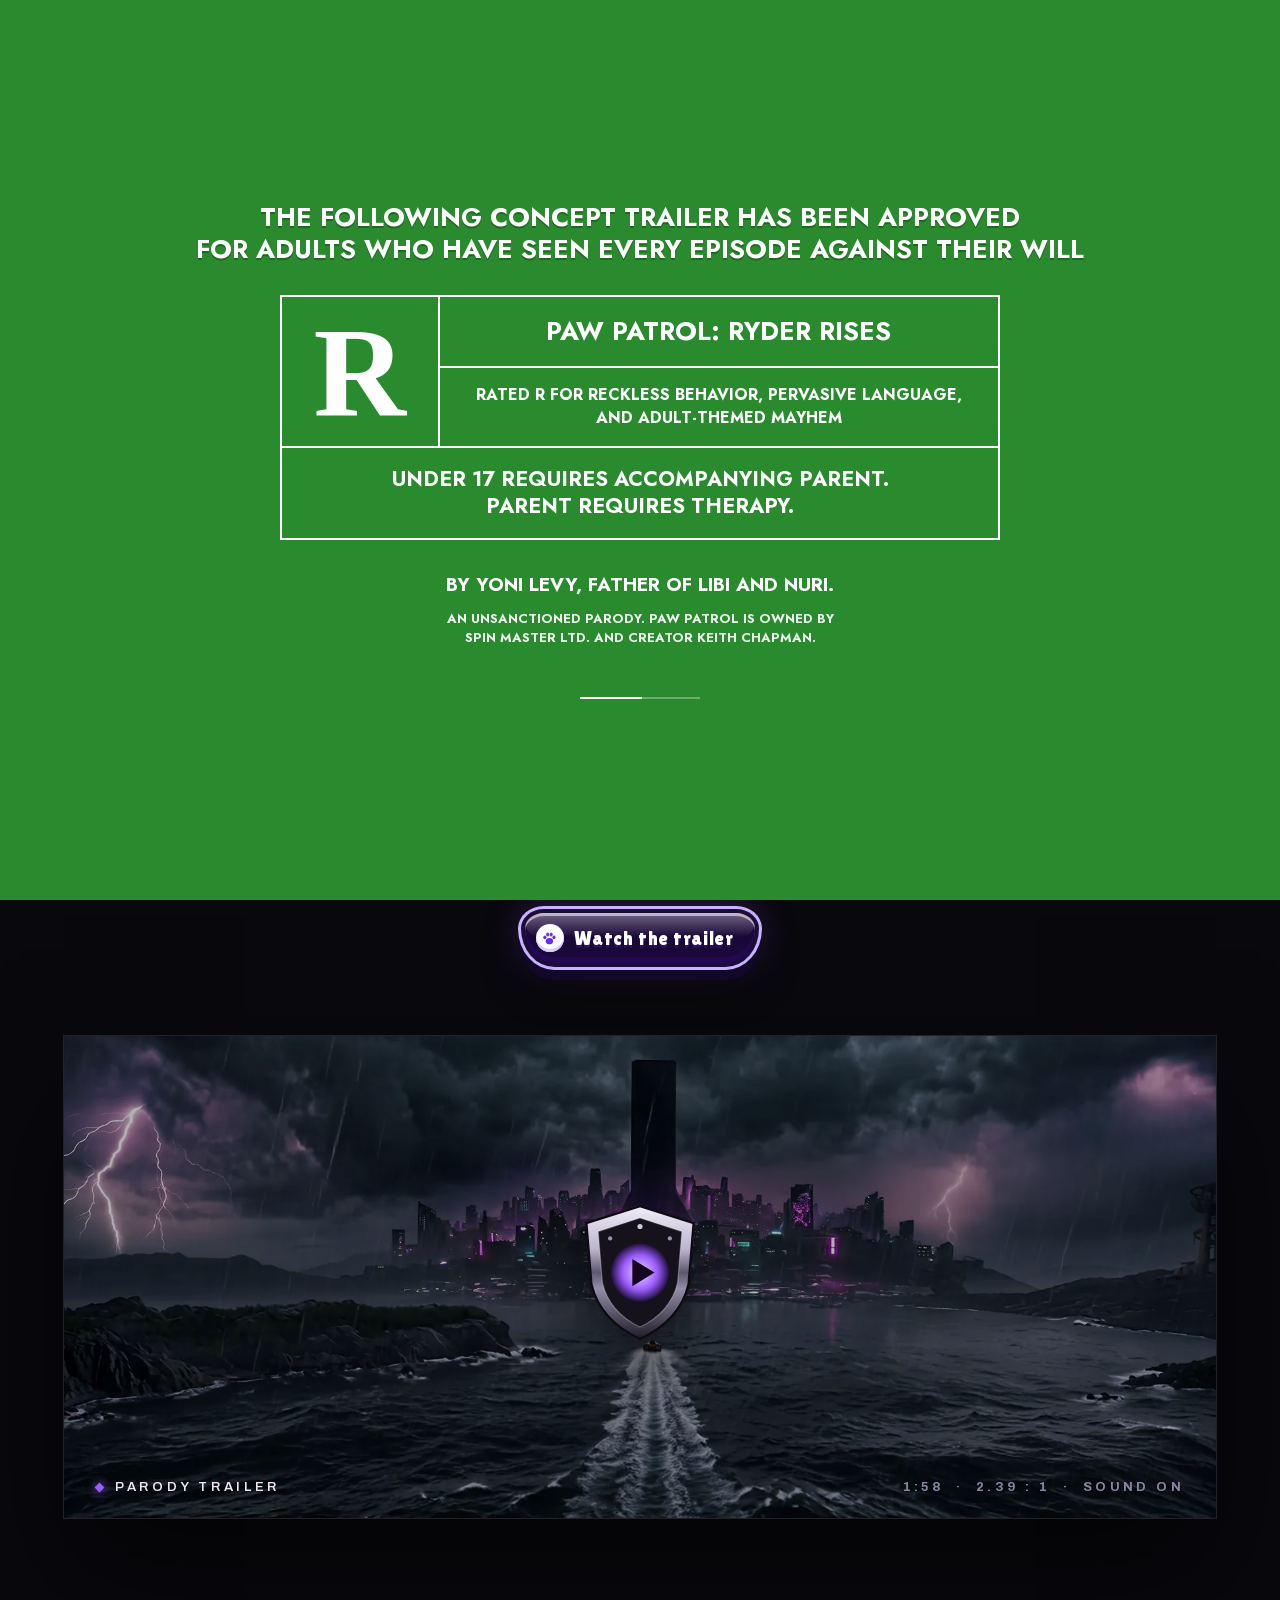
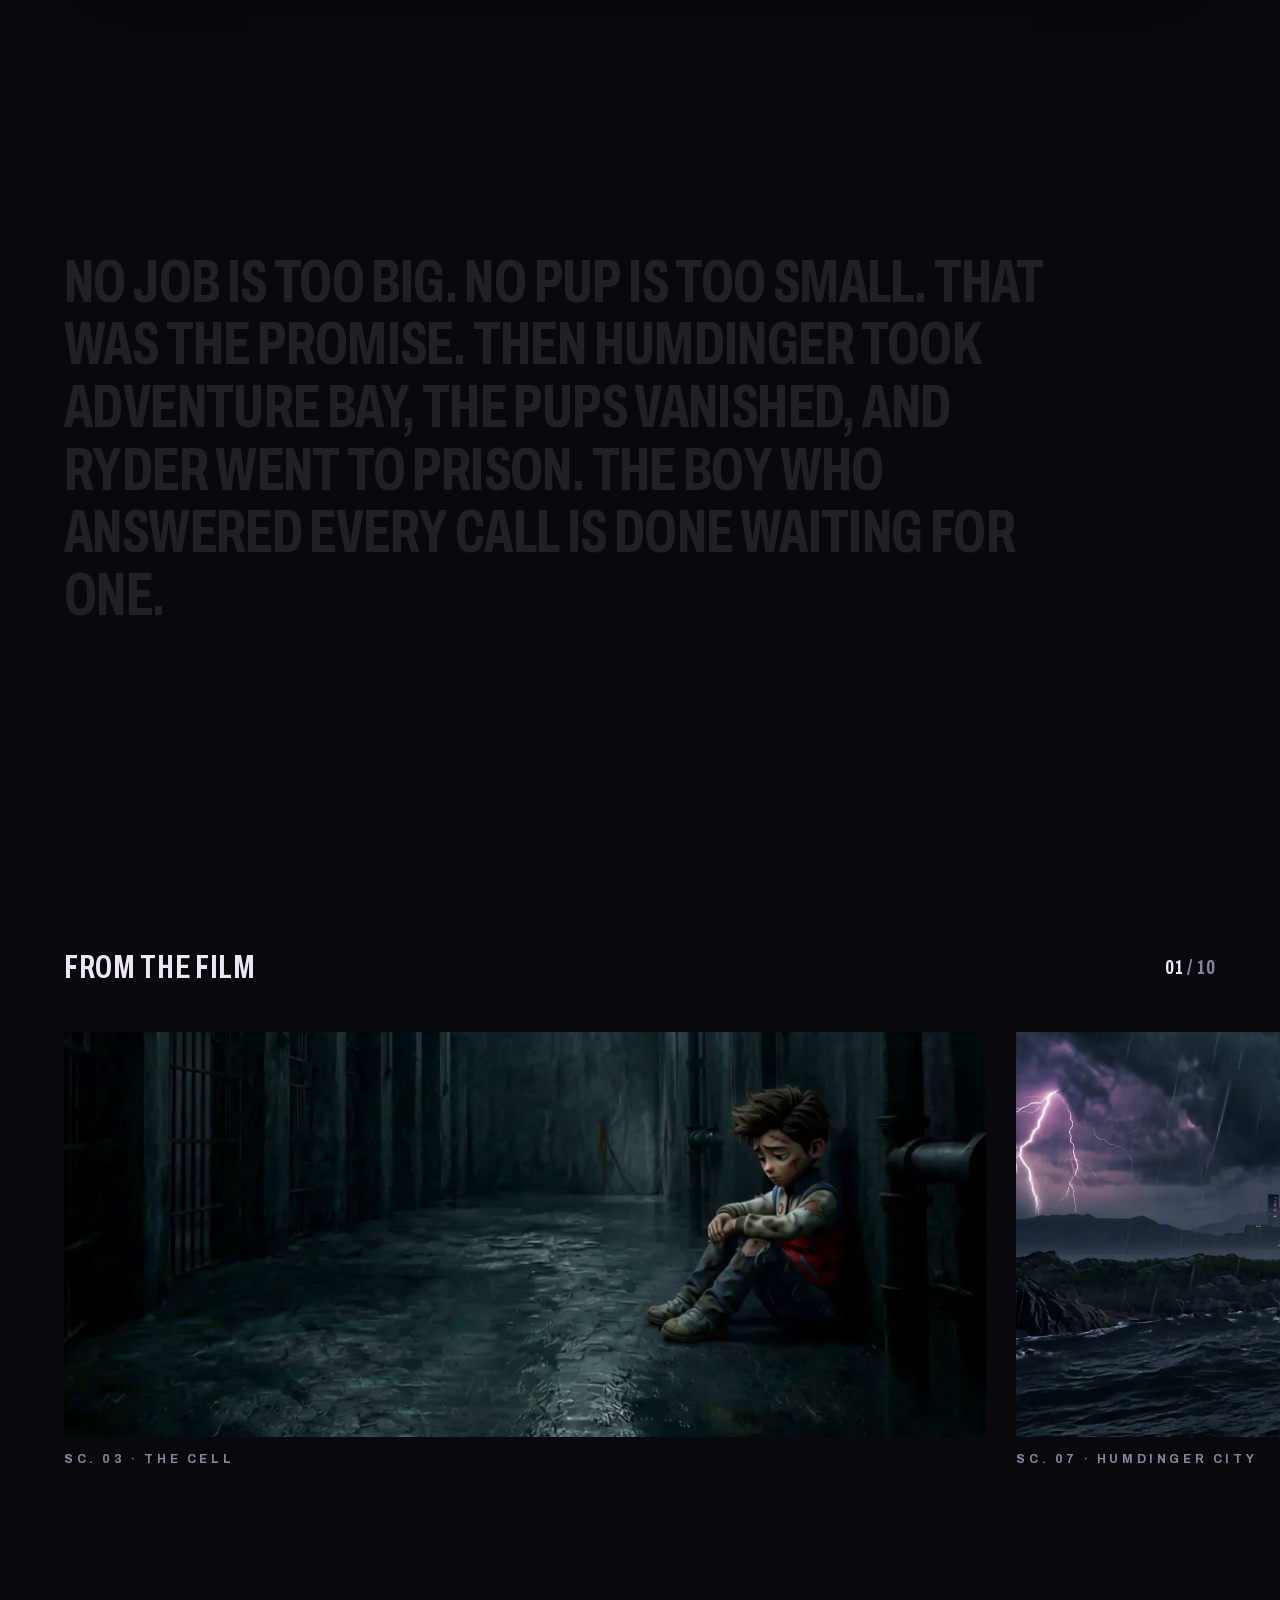
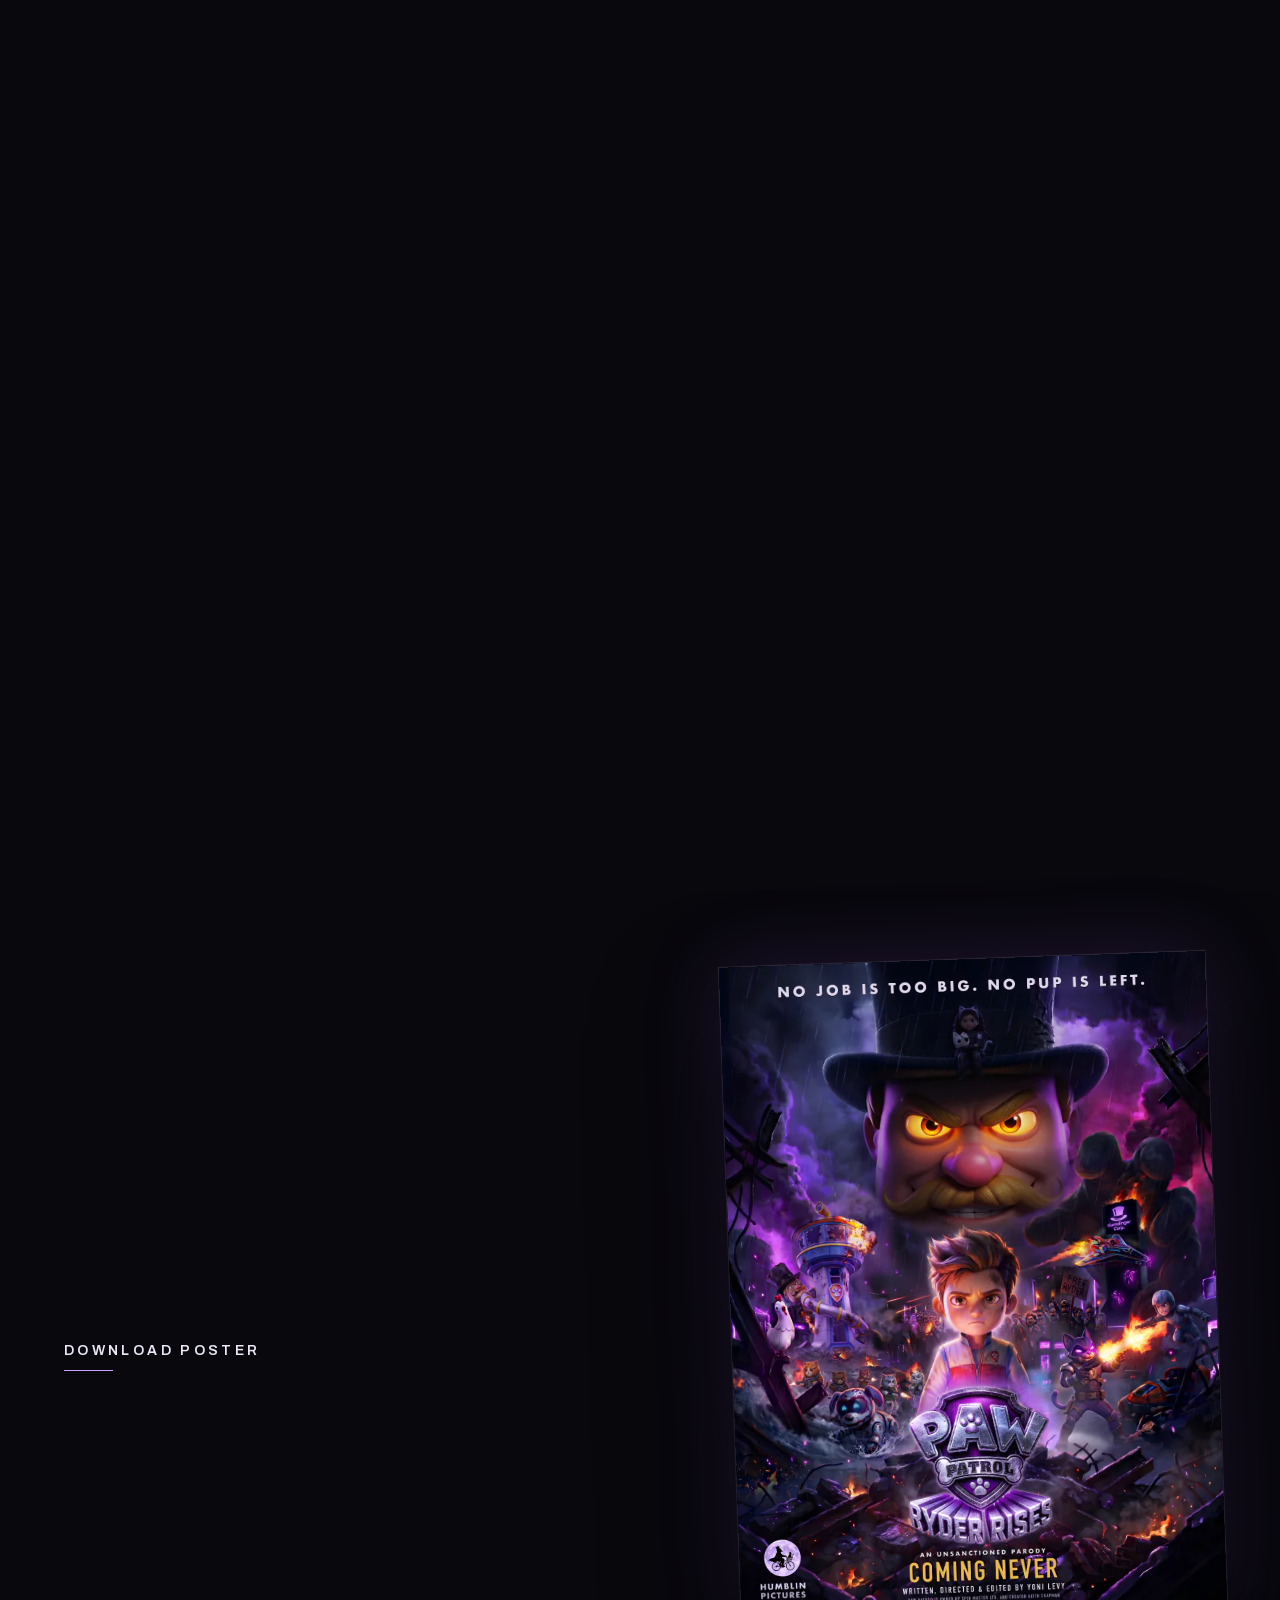
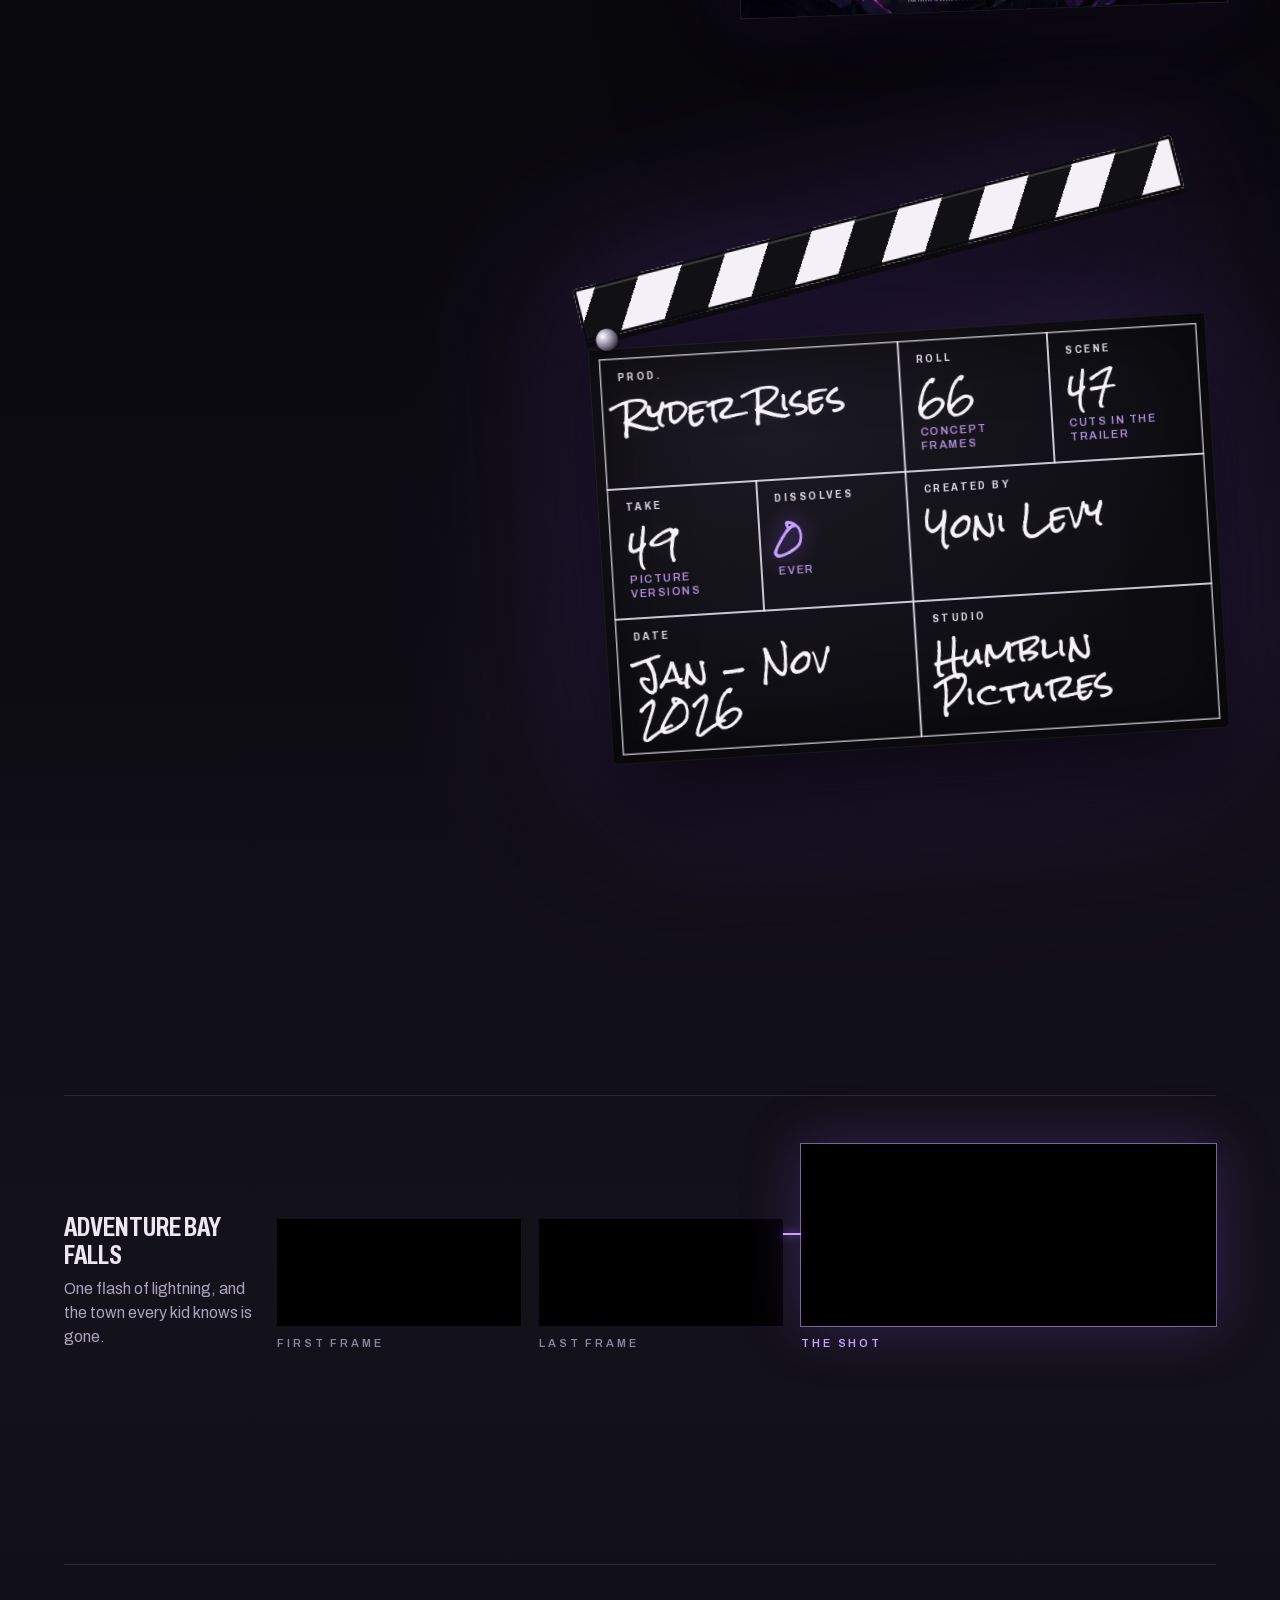
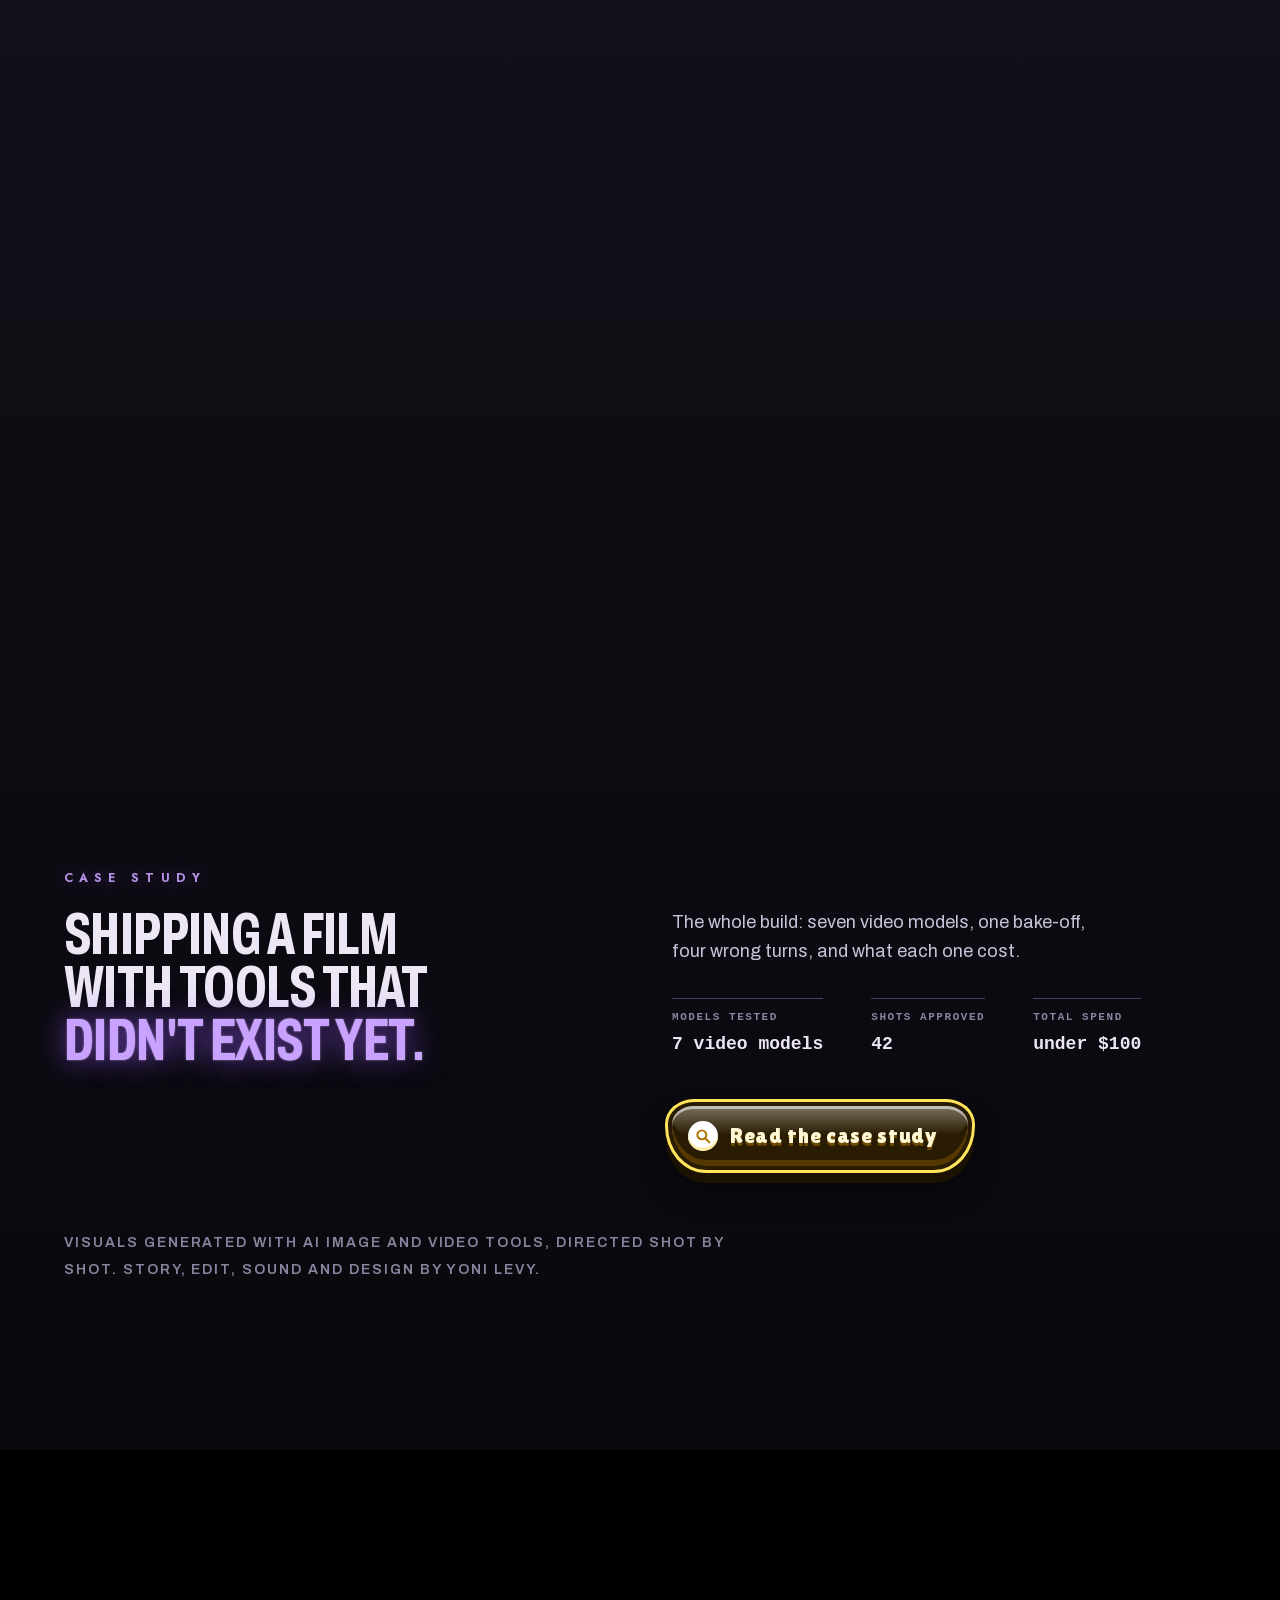
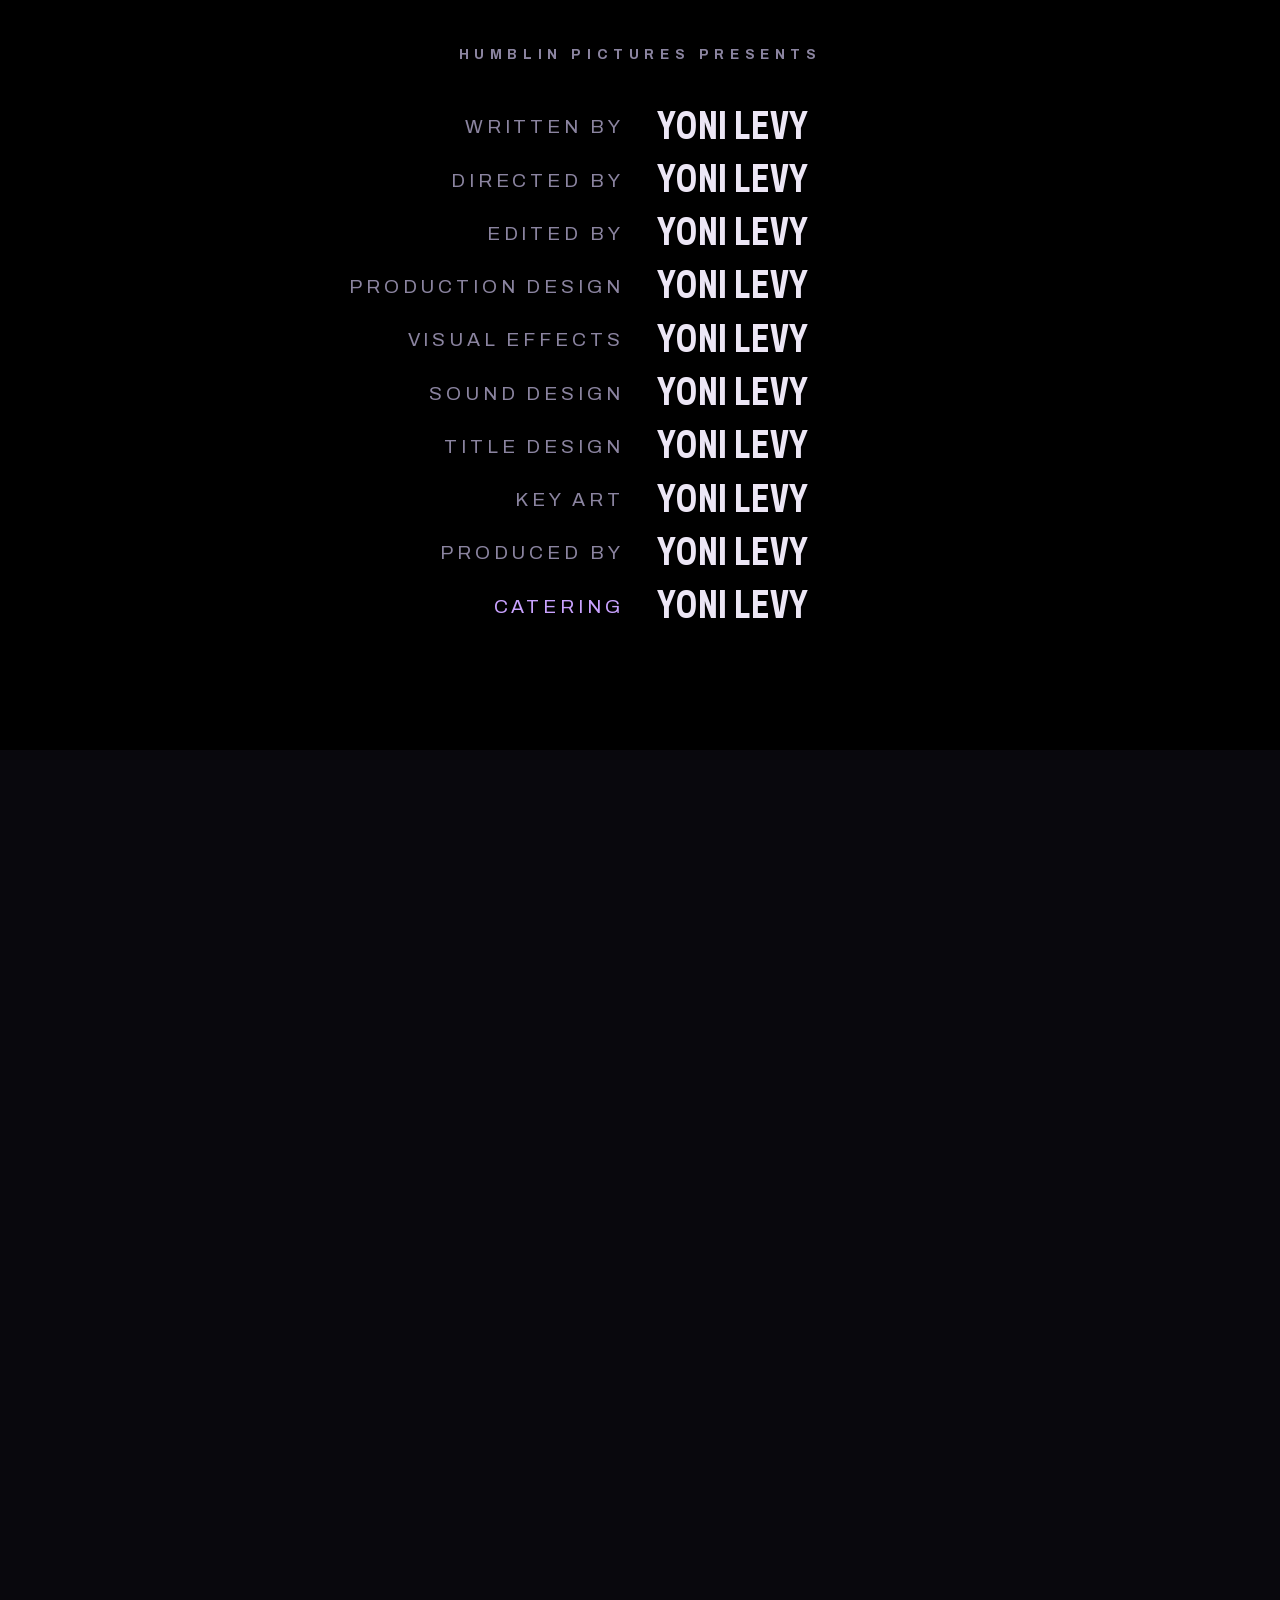
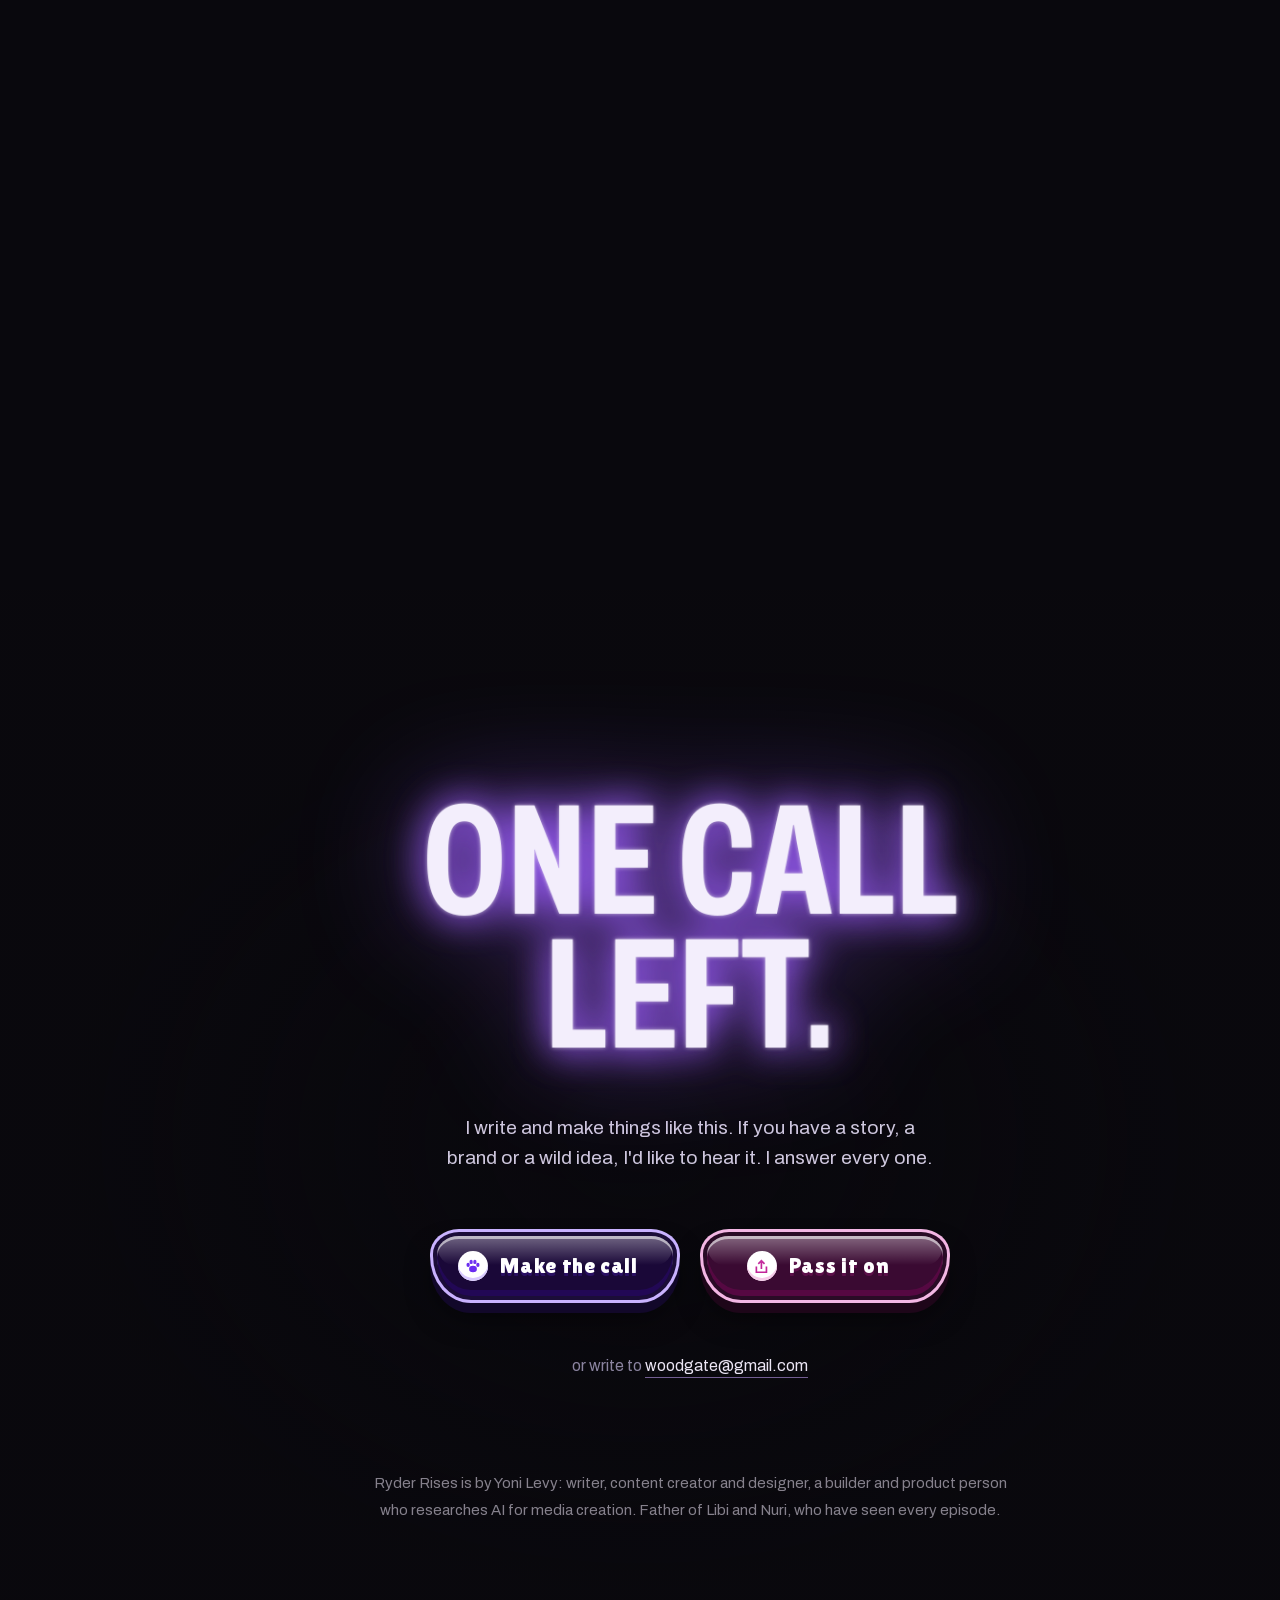
==== commit 16d52ae8: "Publish 2026-11-23 13:07" ====
--- a/index.html
+++ b/index.html
@@ -31,7 +31,7 @@
 <link rel="preload" as="image" href="assets/hero-poster-960.webp" media="(max-width: 700px)">
 <link rel="preload" as="image" href="assets/logo3d-v3.webp" imagesrcset="assets/logo3d-v3-520.webp 520w, assets/logo3d-v3-640.webp 640w, assets/logo3d-v3.webp 1200w" imagesizes="(max-width: 760px) min(64vw, 280px), 30vw" fetchpriority="high">
 <script src="js/boot.js?v=1"></script>
-<link rel="stylesheet" href="css/site.css?v=83">
+<link rel="stylesheet" href="css/site.css?v=85">
 <script type="application/ld+json">{"@context": "https://schema.org", "@graph": [{"@type": "WebSite", "@id": "https://ryderrises.com/#site", "url": "https://ryderrises.com/", "name": "Ryder Rises", "alternateName": "PAW Patrol: Ryder Rises", "inLanguage": "en"}, {"@type": "Person", "@id": "https://ryderrises.com/#yoni-levy", "name": "Yoni Levy", "url": "https://www.linkedin.com/in/ynilvy", "sameAs": ["https://www.linkedin.com/in/ynilvy", "https://www.youtube.com/@humblinpictures"], "description": "Writer, content creator and designer"}, {"@type": "WebPage", "@id": "https://ryderrises.com/#page", "url": "https://ryderrises.com/", "name": "PAW Patrol: Ryder Rises -by- Yoni Levy", "description": "Adventure Bay has fallen. Watch PAW Patrol: Ryder Rises, the dark R-rated parody trailer written and directed by Yoni Levy. Unsanctioned. Coming never.", "inLanguage": "en", "isPartOf": {"@id": "https://ryderrises.com/#site"}, "primaryImageOfPage": "https://ryderrises.com/assets/og-v7.jpg", "author": {"@id": "https://ryderrises.com/#yoni-levy"}, "mainEntity": {"@id": "https://ryderrises.com/#trailer"}}, {"@type": "VideoObject", "@id": "https://ryderrises.com/#trailer", "name": "PAW Patrol: Ryder Rises | Parody Trailer", "description": "Adventure Bay has fallen. Watch PAW Patrol: Ryder Rises, the dark R-rated parody trailer written and directed by Yoni Levy. Unsanctioned. Coming never.", "thumbnailUrl": ["https://ryderrises.com/assets/og-v7.jpg", "https://ryderrises.com/assets/stills/03-07b-to-bay.webp"], "uploadDate": "2026-11-11T22:00:00+02:00", "duration": "PT1M58S", "contentUrl": "https://ryderrises.com/assets/trailer-v49.mp4", "inLanguage": "en", "genre": ["Parody", "Trailer"], "isFamilyFriendly": false, "creator": {"@id": "https://ryderrises.com/#yoni-levy"}, "director": {"@id": "https://ryderrises.com/#yoni-levy"}}]}</script>
 </head>
 <body class="is-loading">
@@ -216,7 +216,7 @@
     <div class="casefile casefile--board">
       <div class="casefile__copy">
         <p class="tagline">Case study</p>
-        <h3 class="casefile__title">Shipping a film with tools that <em>didn't exist yet.</em></h3>
+        <h3 class="casefile__title">Shipping a film with tools that <em>didn't exist&nbsp;yet.</em></h3>
         <p class="body">The whole build: seven video models, one bake-off, four wrong turns, and what each one cost.</p>
         <ul class="casefile__log"><li><i>Models tested</i><b>7 video models</b></li><li><i>Shots approved</i><b>42</b></li><li><i>Total spend</i><b>under $100</b></li></ul>
         <a class="cta cta--amber" href="case-study/" data-place="making"><canvas class="cta__plasma" aria-hidden="true"></canvas><span class="cta__icon"><svg viewBox="0 0 24 24" aria-hidden="true"><circle cx="10.5" cy="10.5" r="6"/><path d="M15 15l5.5 5.5"/></svg></span><span class="cta__label">Read the case study</span><i class="cta__boop" aria-hidden="true"></i></a>
@@ -338,7 +338,7 @@
 <script defer src="js/vendor/lenis-1.1.13.min.js" integrity="sha384-B2WBjDzEjJpYvhmi2UyEn7rektqkf5suS6sNoyyrf0EBAwBHdkiXxIlU0V5Ru2ed"></script>
 <script defer src="js/vendor/split-type-0.3.4.min.js" integrity="sha384-wQImCCD/id1jPTwSloatzKlEpnEAQ5aH8H2Ud27FnNcJ1lf2+hB75ctoWnWxyD8X"></script>
 <script defer src="js/electric.js?v=5"></script>
-<script defer src="js/site.js?v=72"></script>
+<script defer src="js/site.js?v=73"></script>
 <script defer src="js/analytics.js?v=6"></script>
 </body>
 </html>
--- a/css/site.css
+++ b/css/site.css
@@ -888,12 +888,18 @@
 .cf { position: relative; display: block; transition: transform .7s var(--ease); filter: drop-shadow(0 30px 40px rgba(0,0,0,.55)); }
 .casefile__desk:hover .cf { transform: translateY(-6px) scale(1.008); }
 .cf__img { display: block; width: 100%; height: auto; }
+/* v7.6: hover turns the lights off on the board, and the pointer is a torch */
+.cf__img { transition: filter .45s var(--ease); }
+.casefile__desk.is-torch .cf__img:not(.cf__lit) { filter: brightness(.22) saturate(.6); }
+.cf__lit { position: absolute; inset: 0; height: 100%; pointer-events: none; opacity: 0; transition: opacity .3s; filter: brightness(1.12);
+  -webkit-mask: radial-gradient(circle 190px at var(--mx, 50%) var(--my, 50%), #000 35%, transparent 100%); mask: radial-gradient(circle 190px at var(--mx, 50%) var(--my, 50%), #000 35%, transparent 100%); }
+.casefile__desk.is-torch .cf__lit { opacity: 1; }
 /* the investigation board runs full width, the copy sits under it in two columns */
 .casefile--board { grid-template-columns: 1fr; gap: clamp(28px, 3.4vw, 56px); }
 .casefile--board .casefile__desk { order: -1; max-width: 1180px; width: 100%; margin: 0 auto; }
 .casefile--board .casefile__copy { grid-template-columns: minmax(0, 1fr) minmax(0, 1fr); column-gap: clamp(32px, 5vw, 96px); align-items: start; max-width: 1180px; width: 100%; margin: 0 auto; }
 .casefile--board .casefile__copy > .tagline { grid-column: 1; grid-row: 1; }
-.casefile--board .casefile__title { grid-column: 1; grid-row: 2 / span 3; max-width: 9.5em; }
+.casefile--board .casefile__title { grid-column: 1; grid-row: 2 / span 3; max-width: 9.5em; text-wrap: balance; }
 .casefile--board .casefile__copy > .body { grid-column: 2; grid-row: 2; }
 .casefile--board .casefile__log { grid-column: 2; grid-row: 3; }
 .casefile--board .casefile__copy > .cta { grid-column: 2; grid-row: 4; }
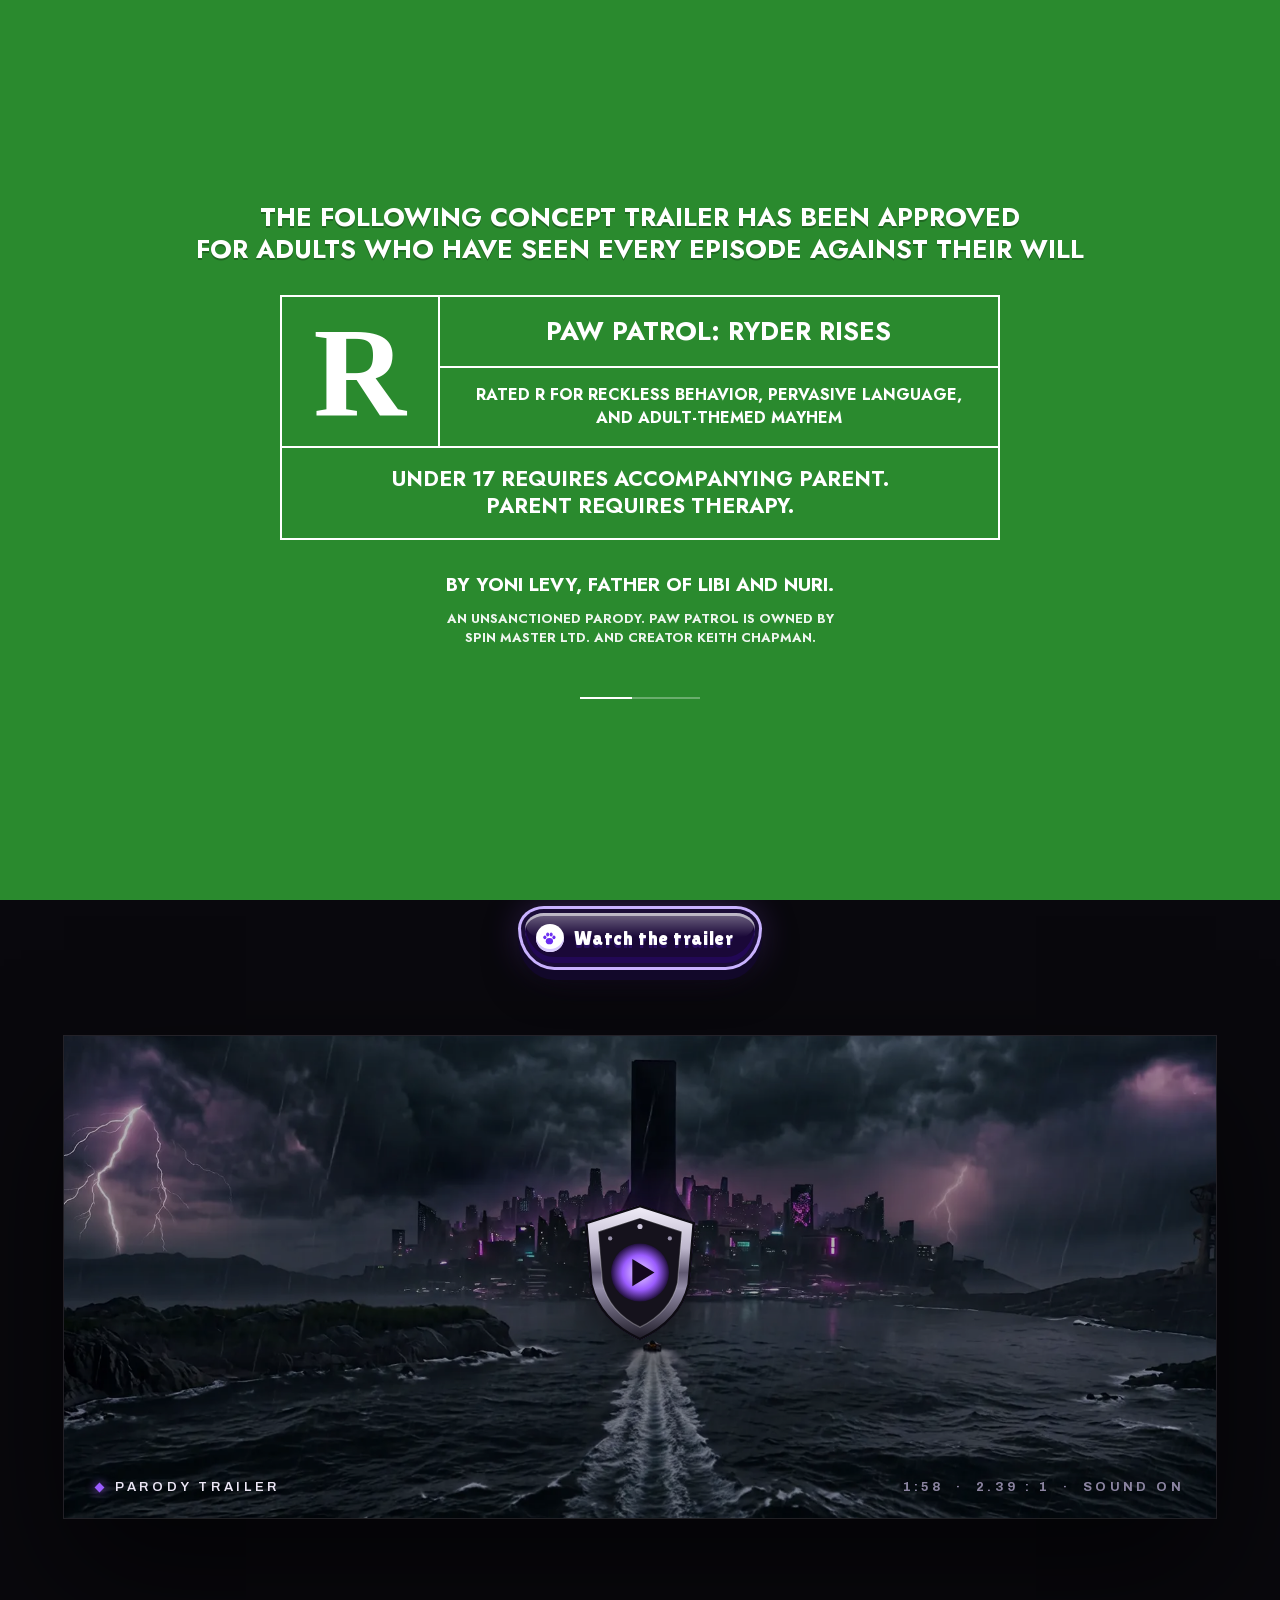
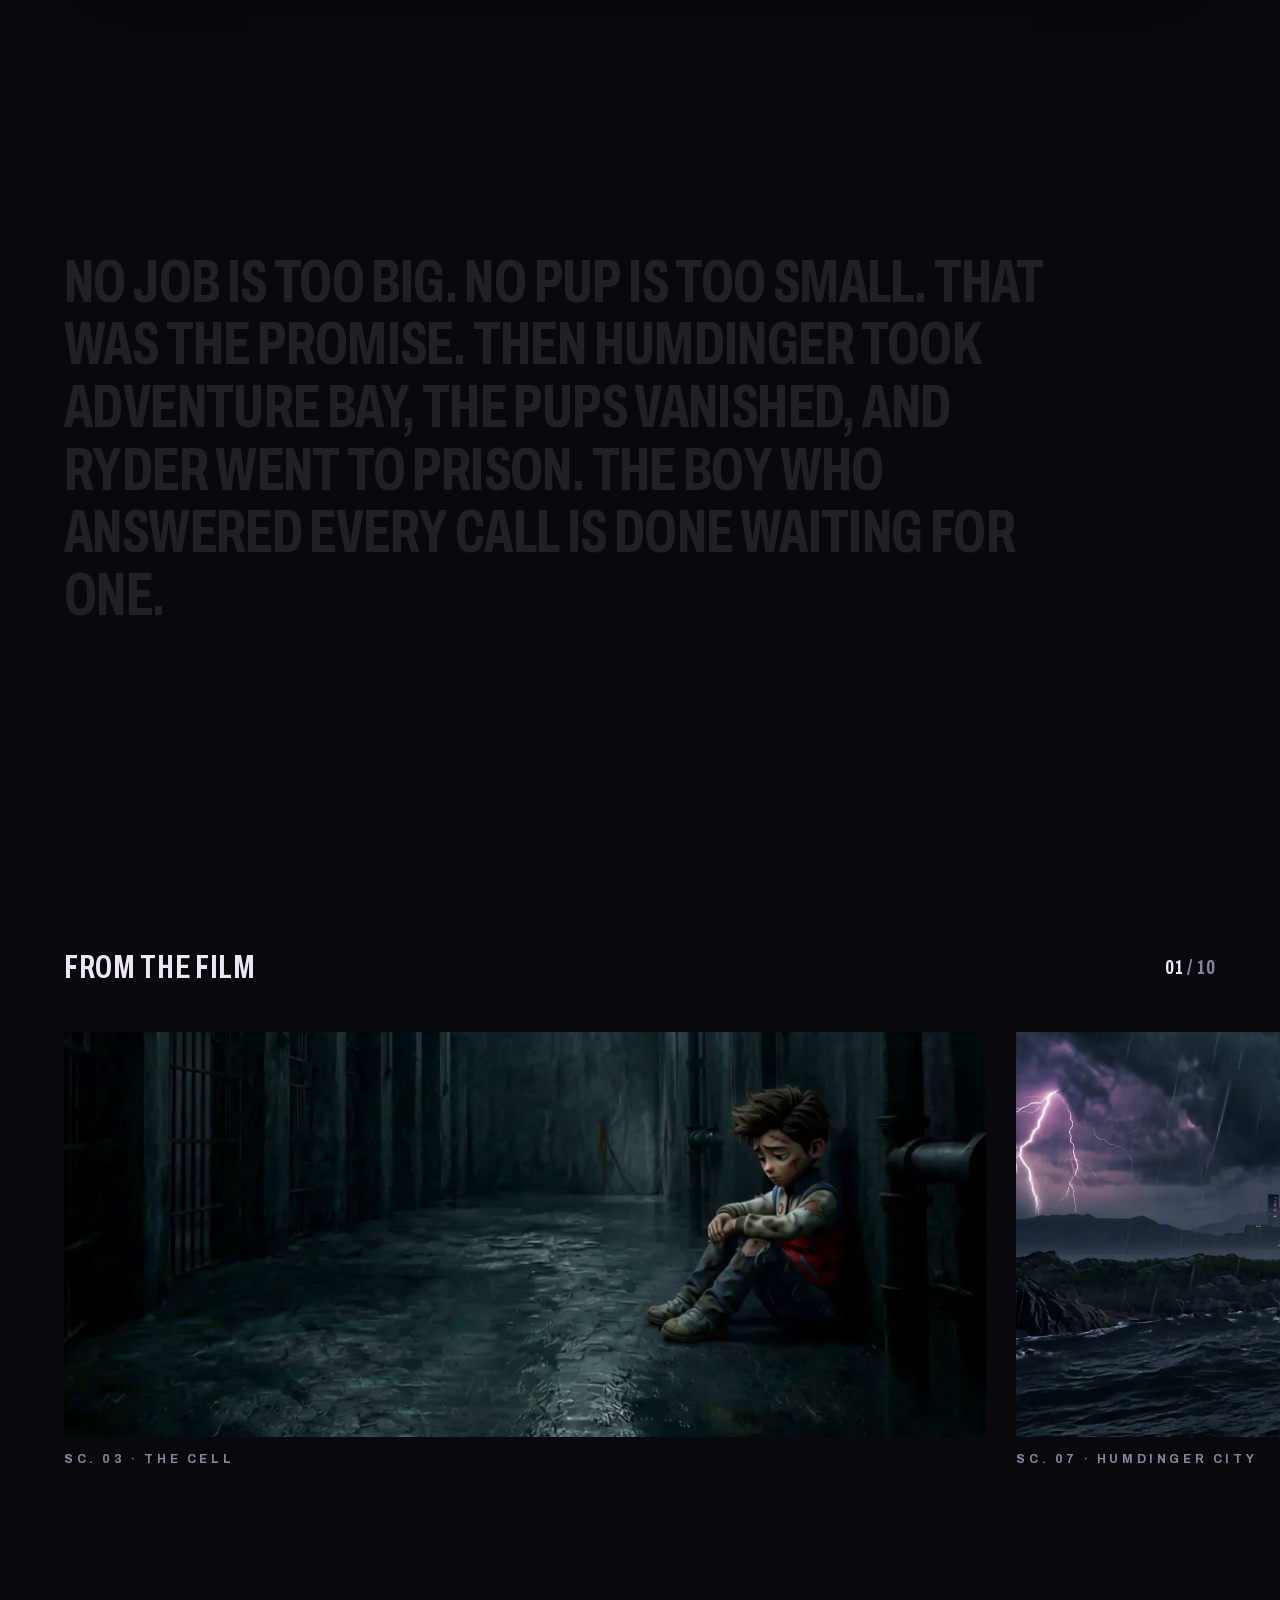
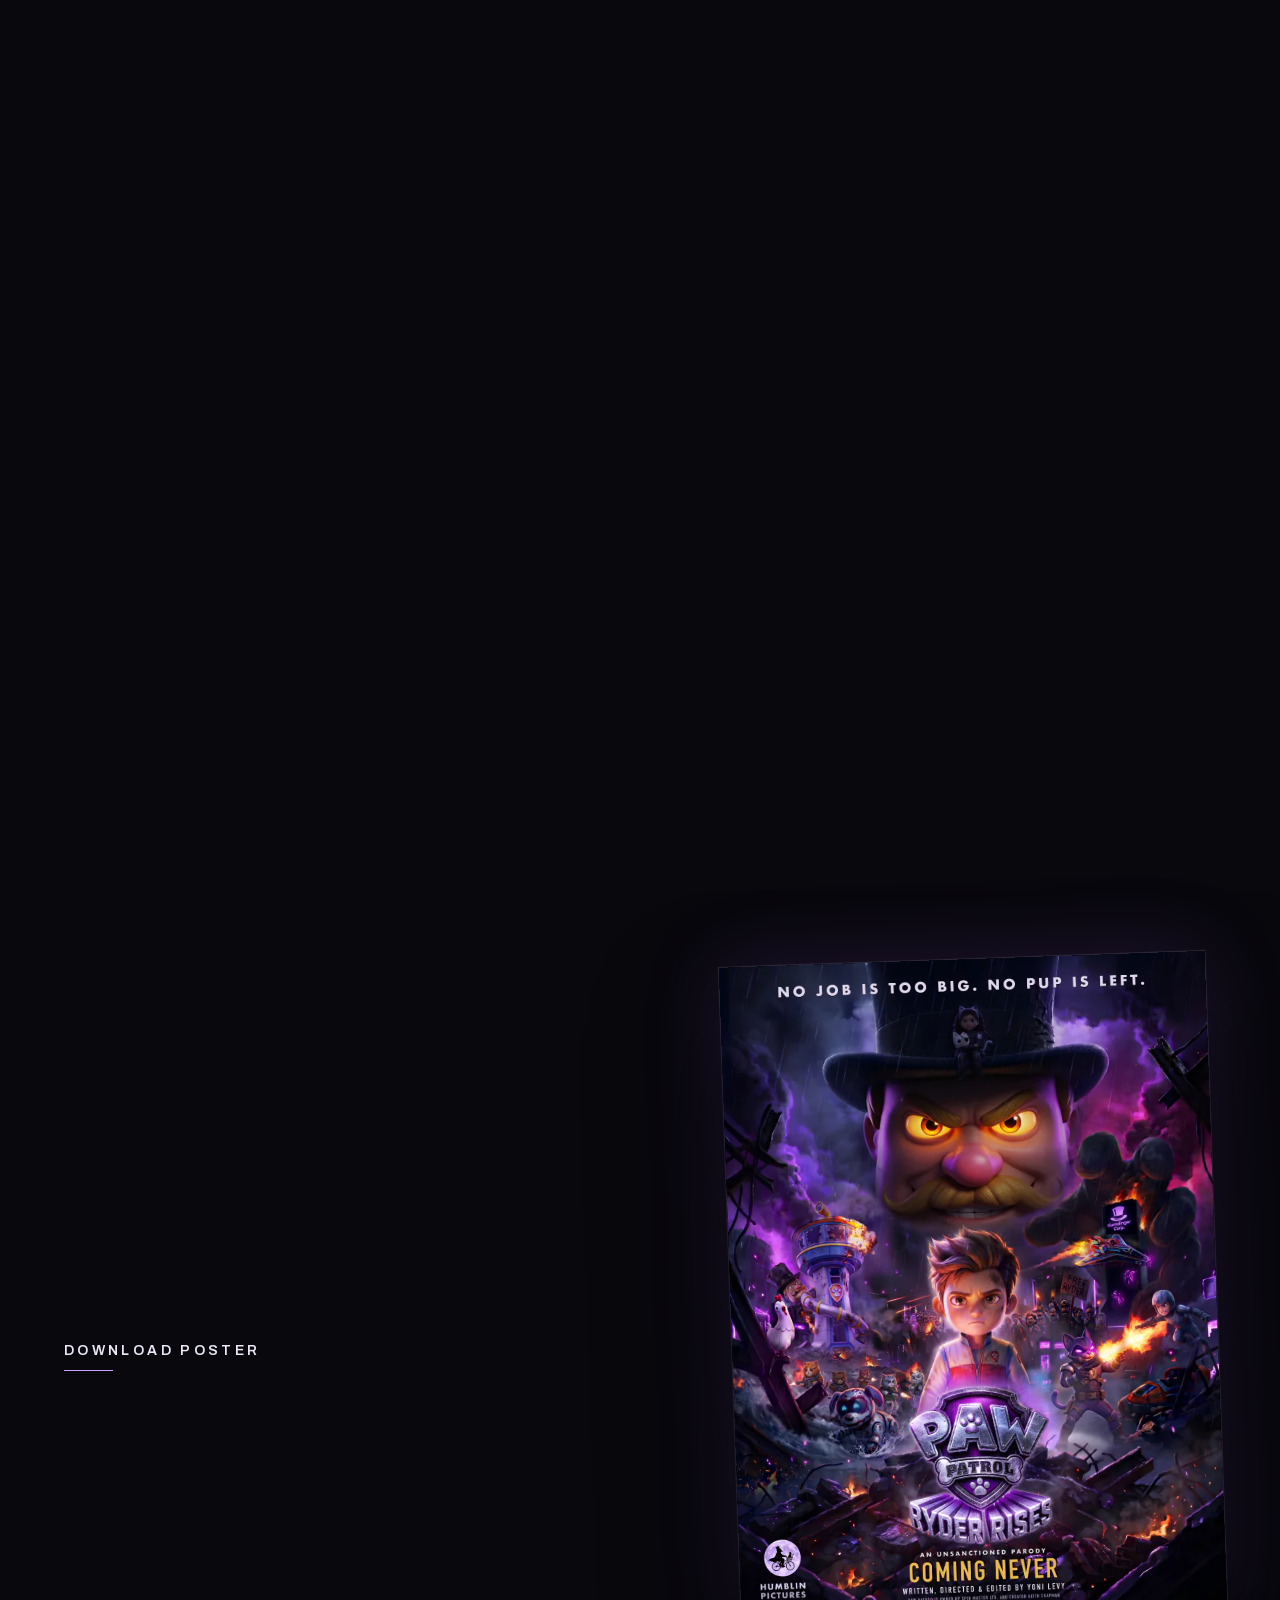
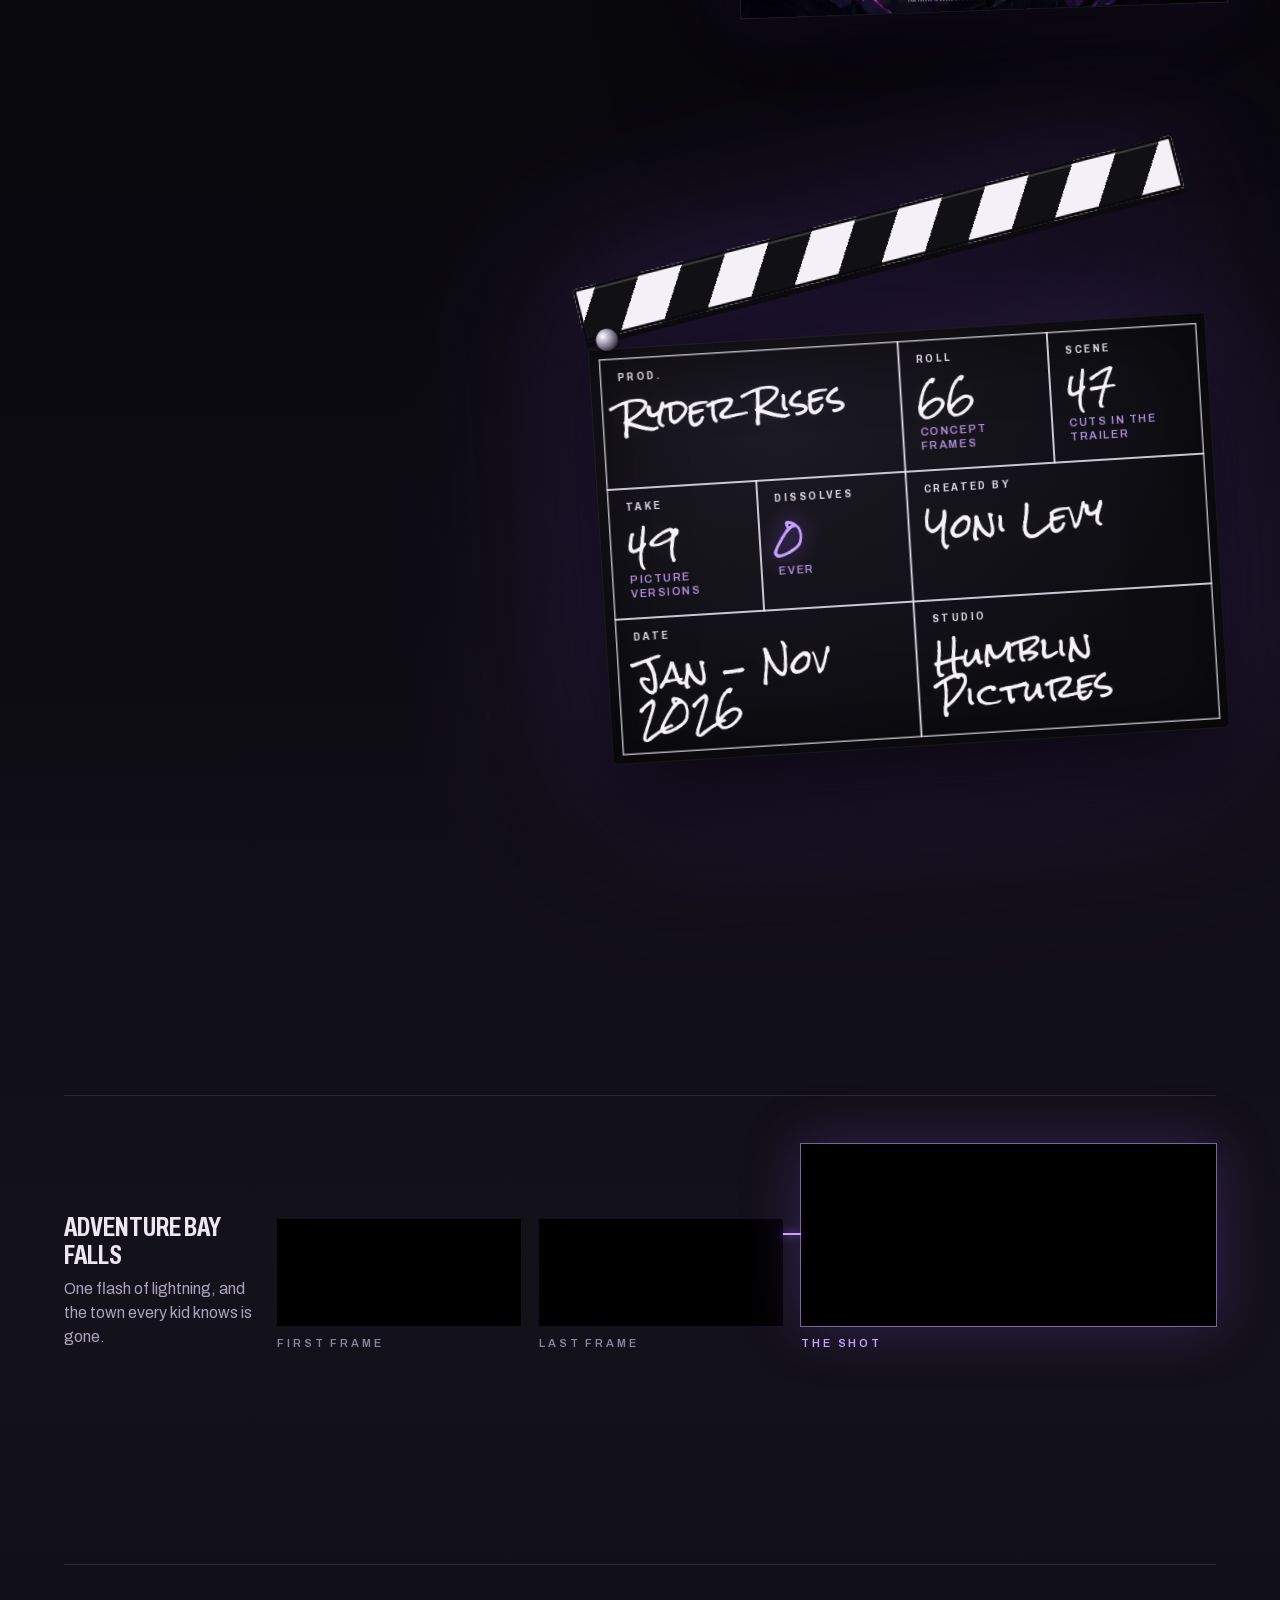
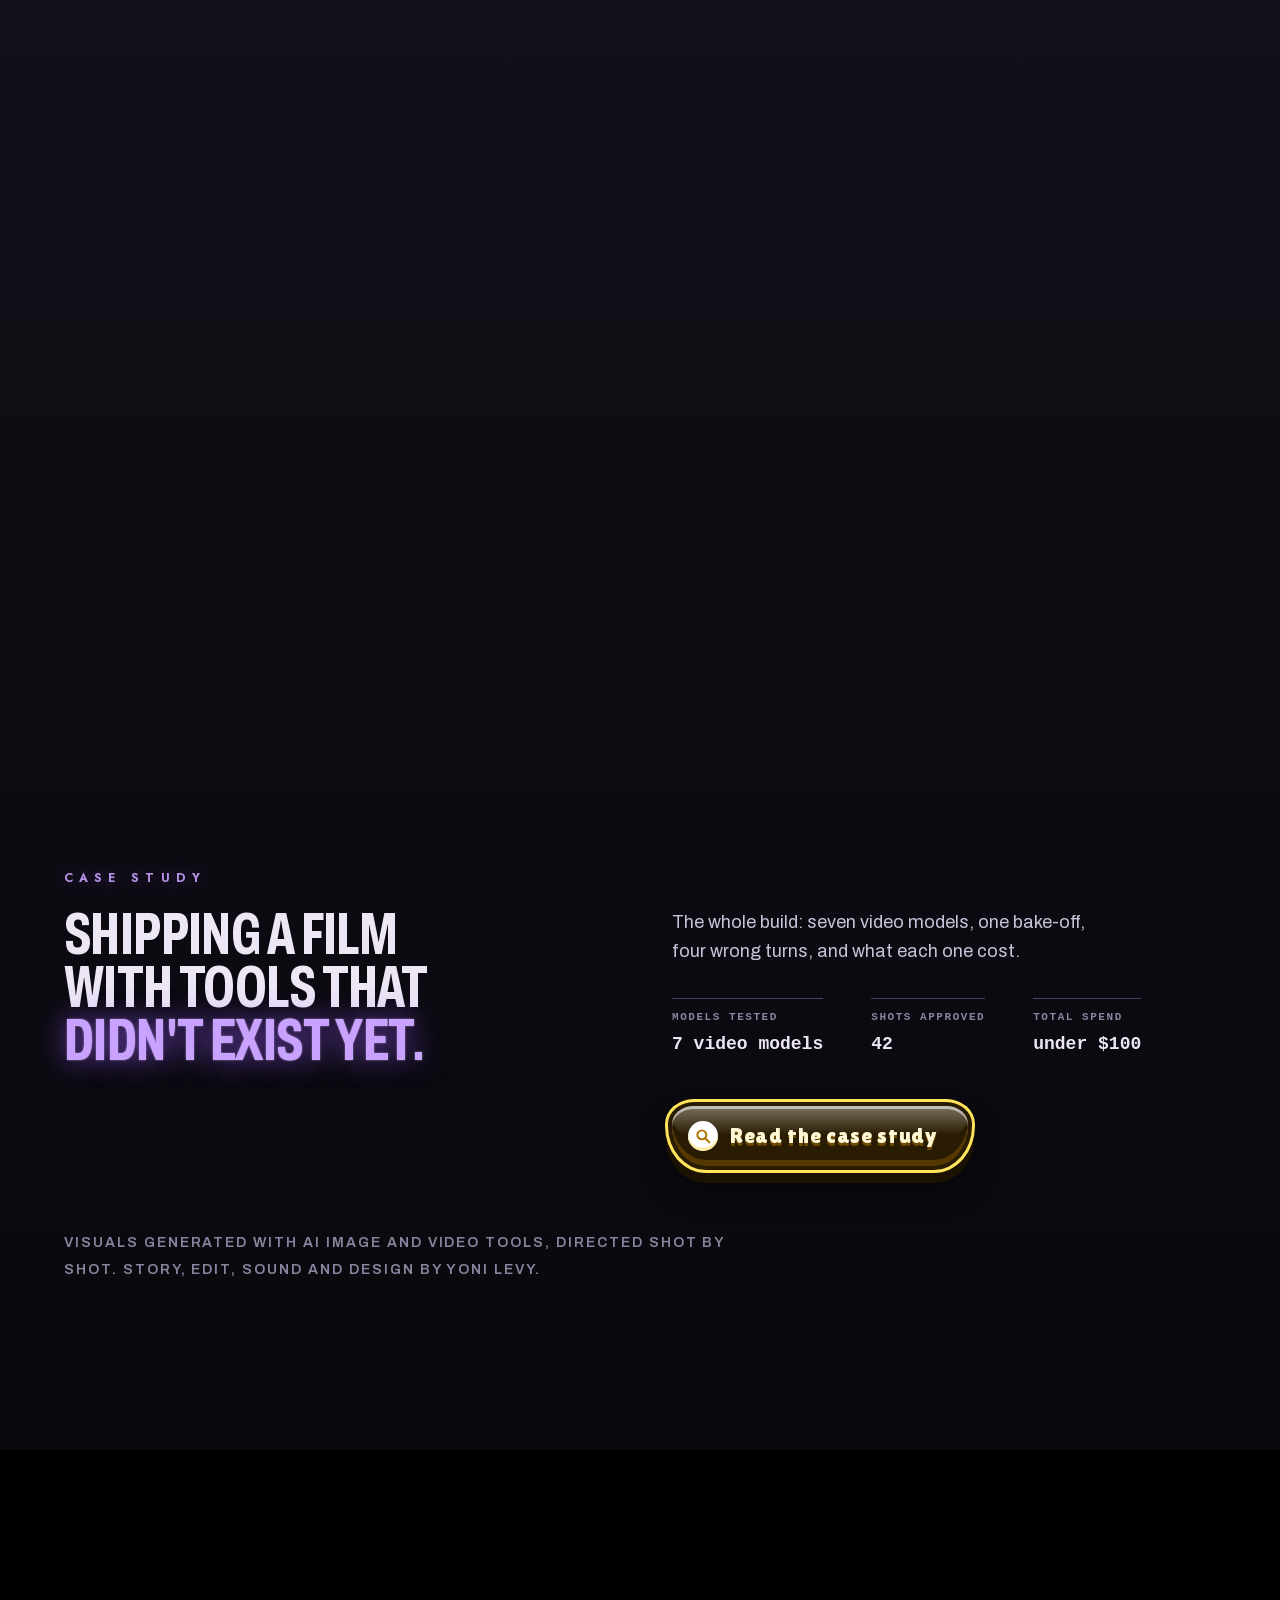
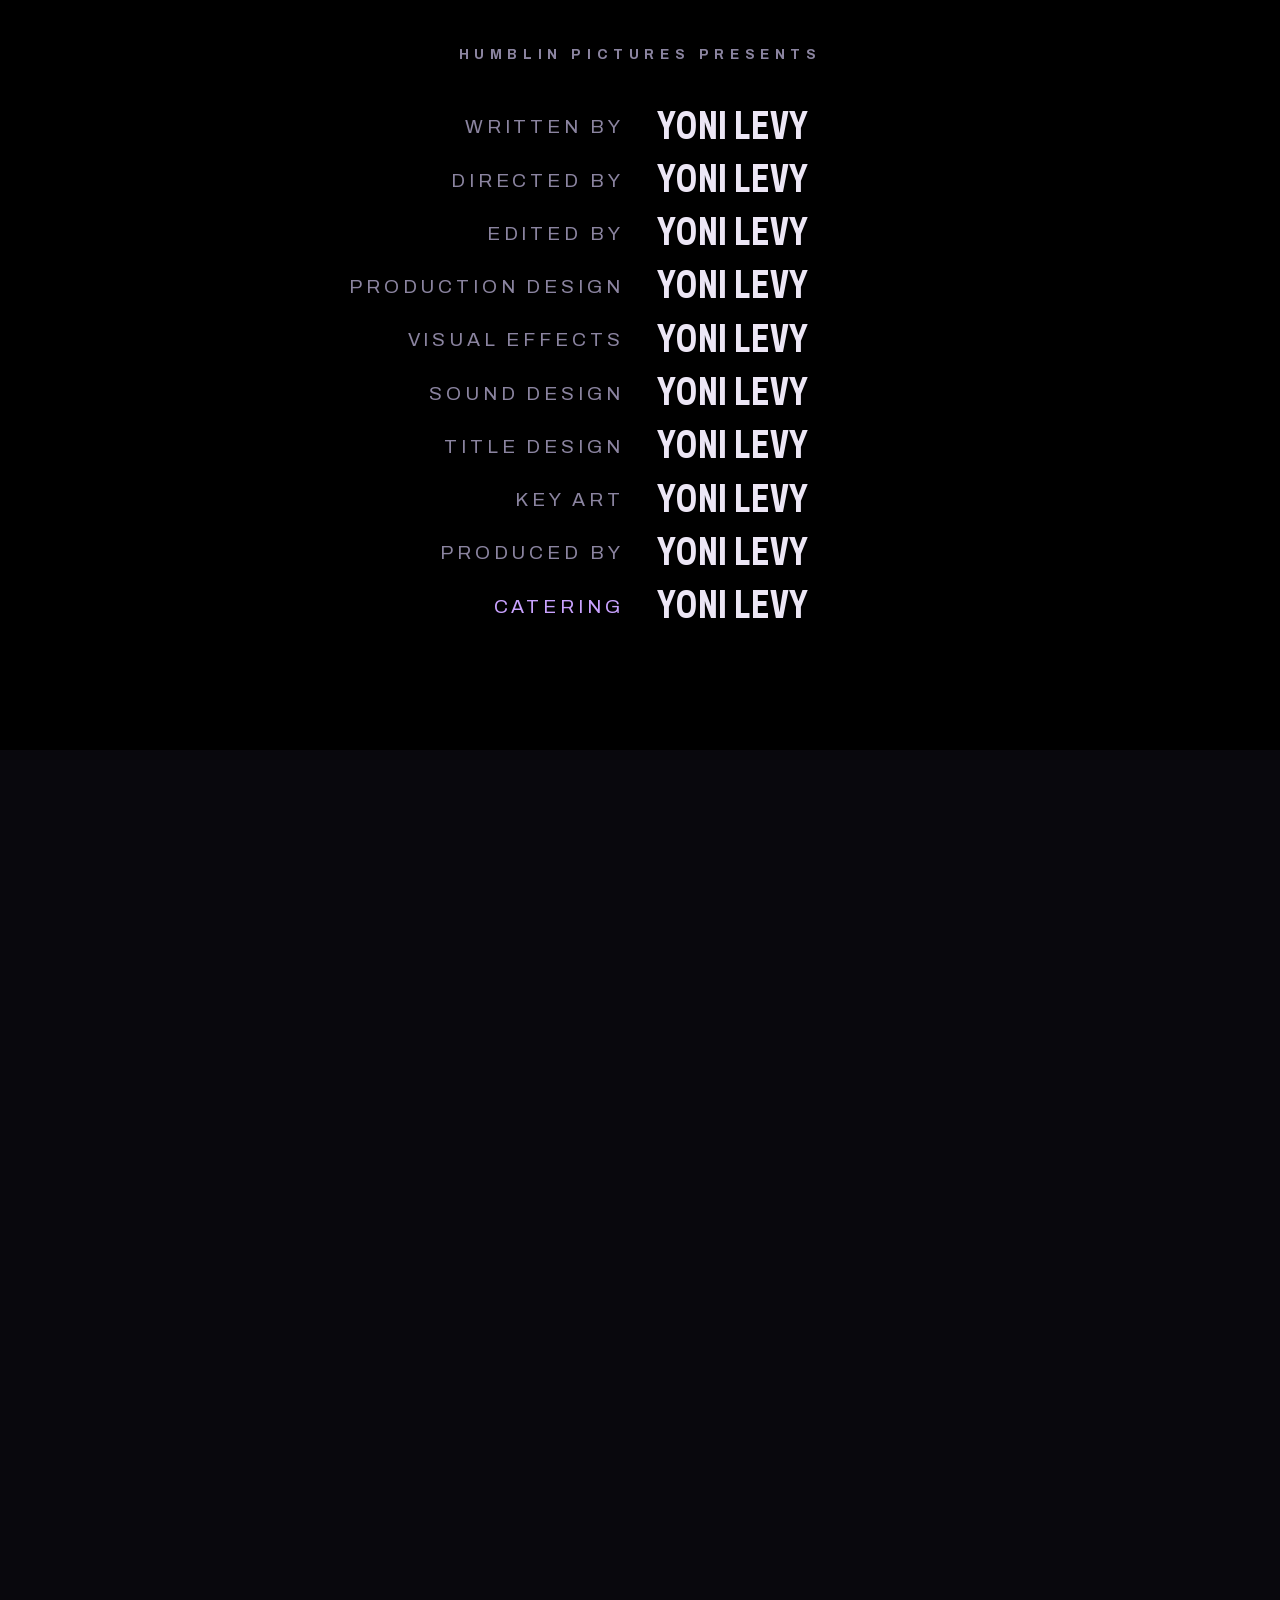
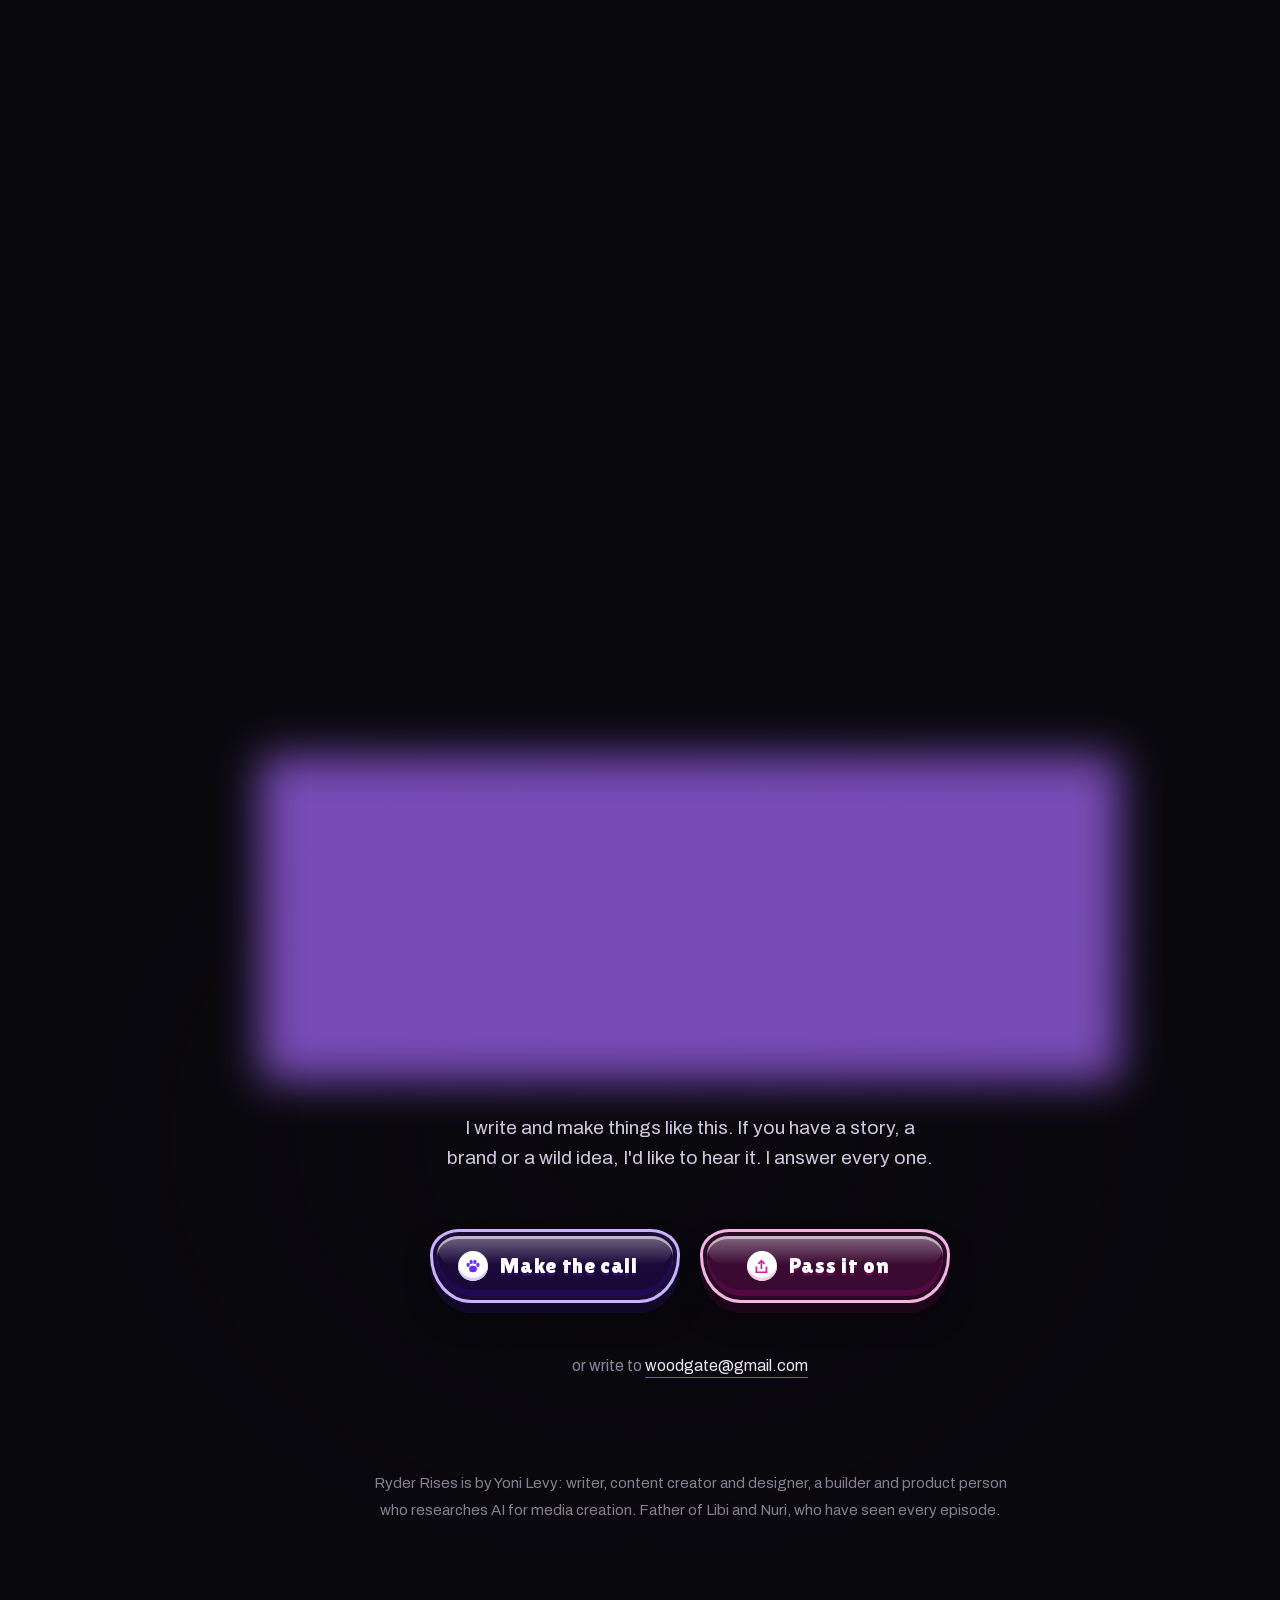
==== commit 53590c3c: "Publish 2026-11-23 16:20" ====
--- a/index.html
+++ b/index.html
@@ -338,7 +338,7 @@
 <script defer src="js/vendor/lenis-1.1.13.min.js" integrity="sha384-B2WBjDzEjJpYvhmi2UyEn7rektqkf5suS6sNoyyrf0EBAwBHdkiXxIlU0V5Ru2ed"></script>
 <script defer src="js/vendor/split-type-0.3.4.min.js" integrity="sha384-wQImCCD/id1jPTwSloatzKlEpnEAQ5aH8H2Ud27FnNcJ1lf2+hB75ctoWnWxyD8X"></script>
 <script defer src="js/electric.js?v=5"></script>
-<script defer src="js/site.js?v=73"></script>
+<script defer src="js/site.js?v=74"></script>
 <script defer src="js/analytics.js?v=6"></script>
 </body>
 </html>
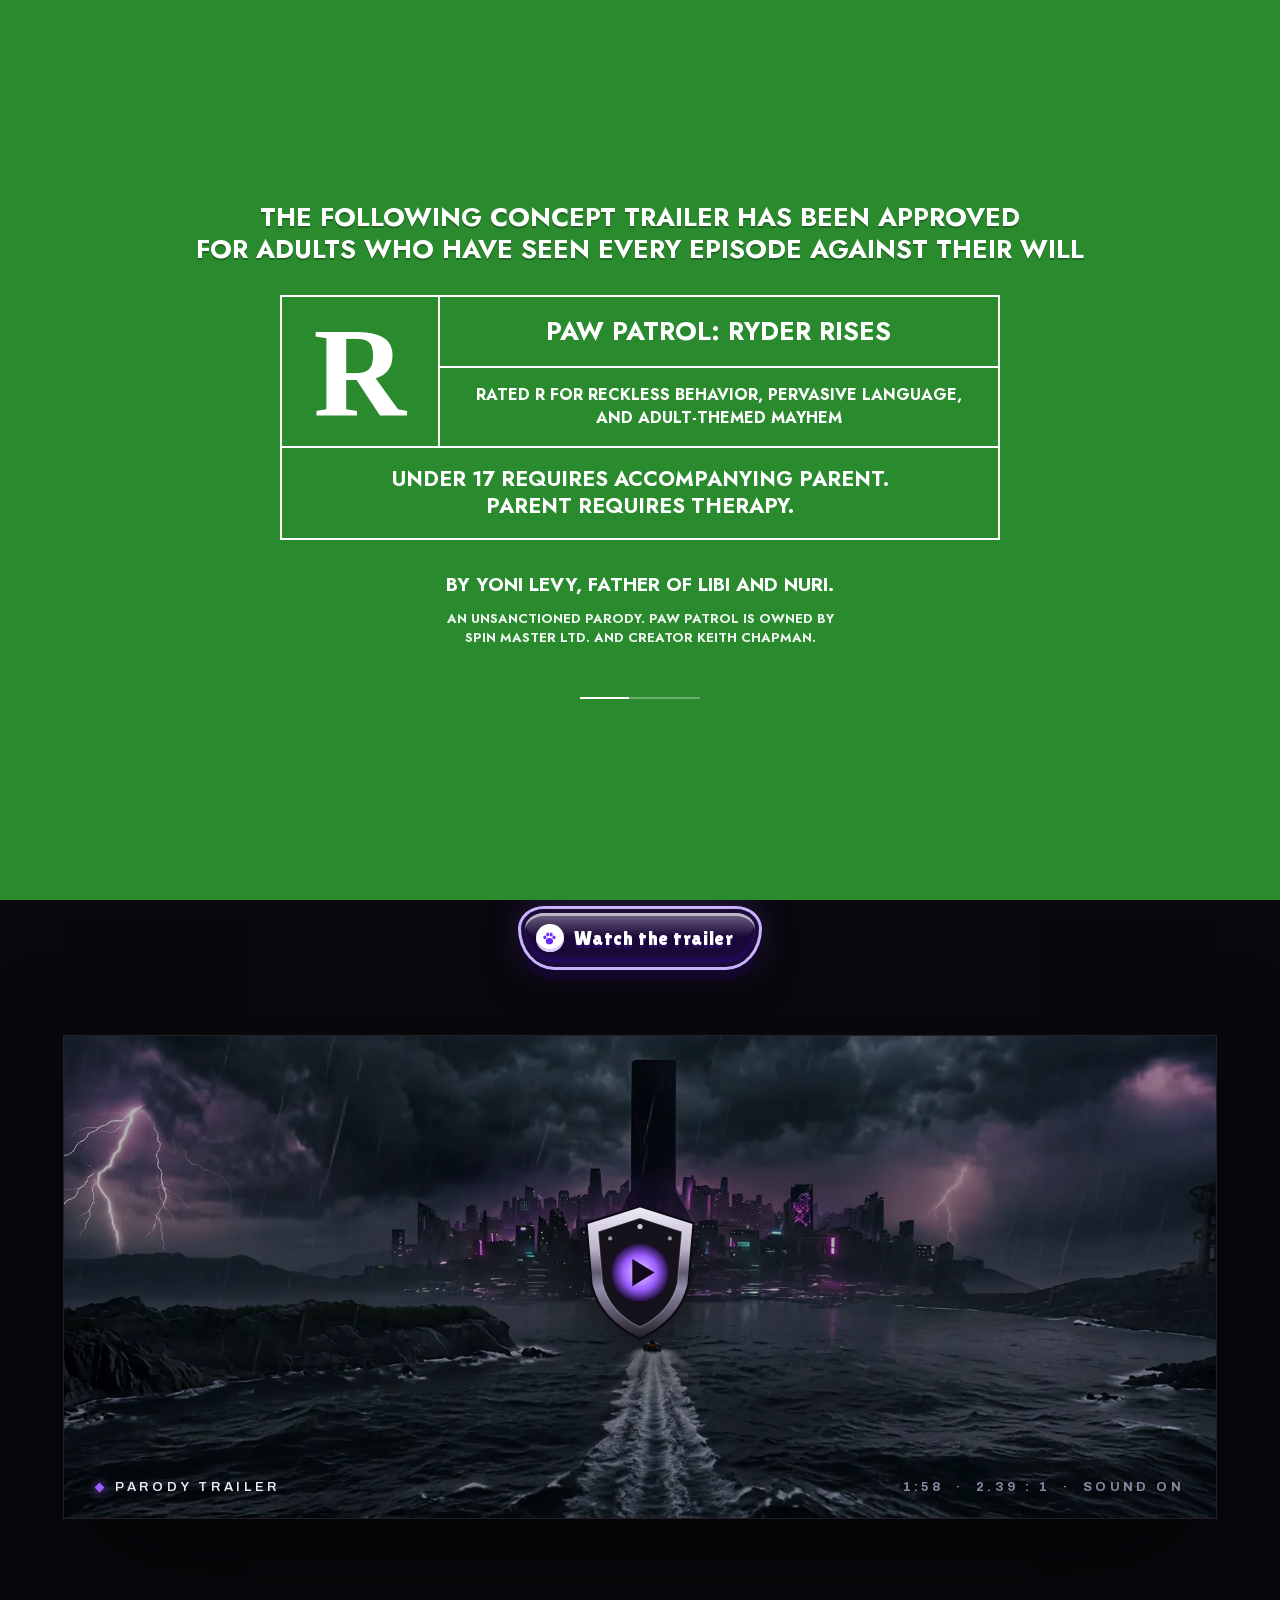
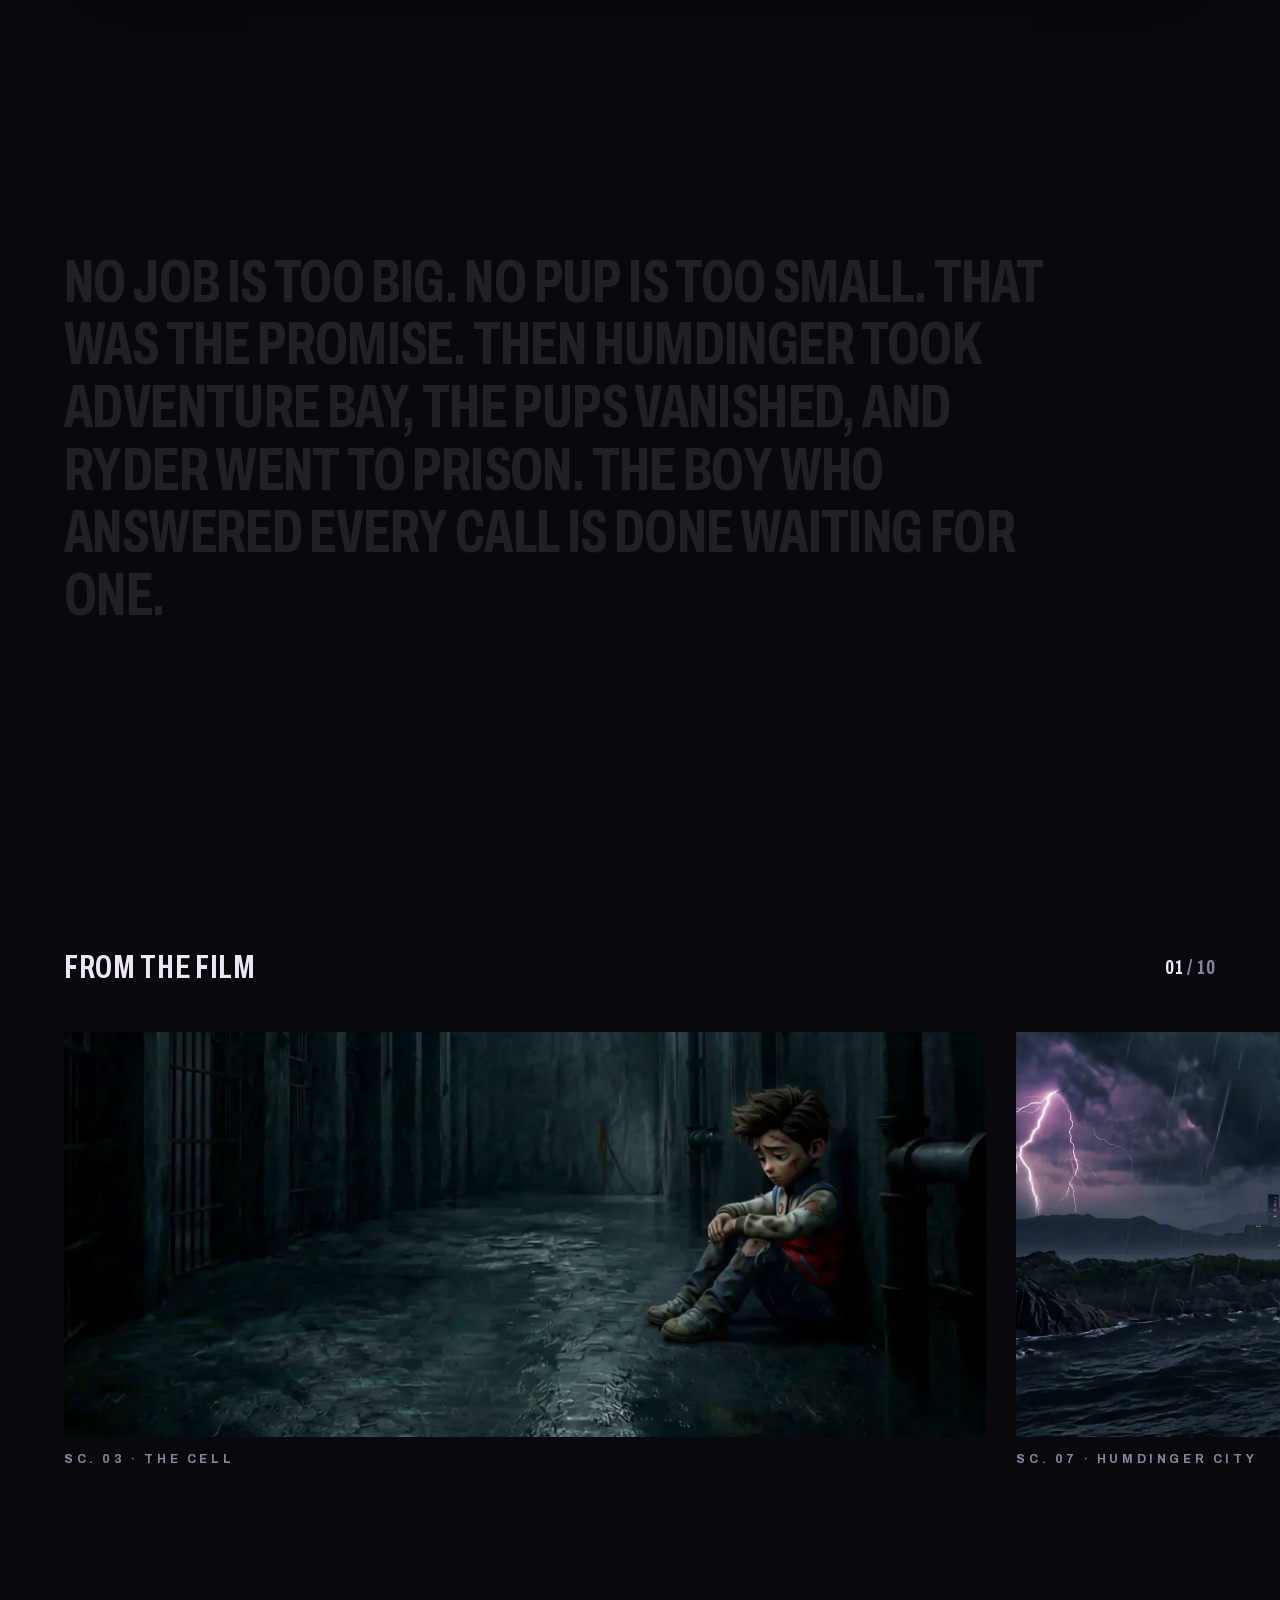
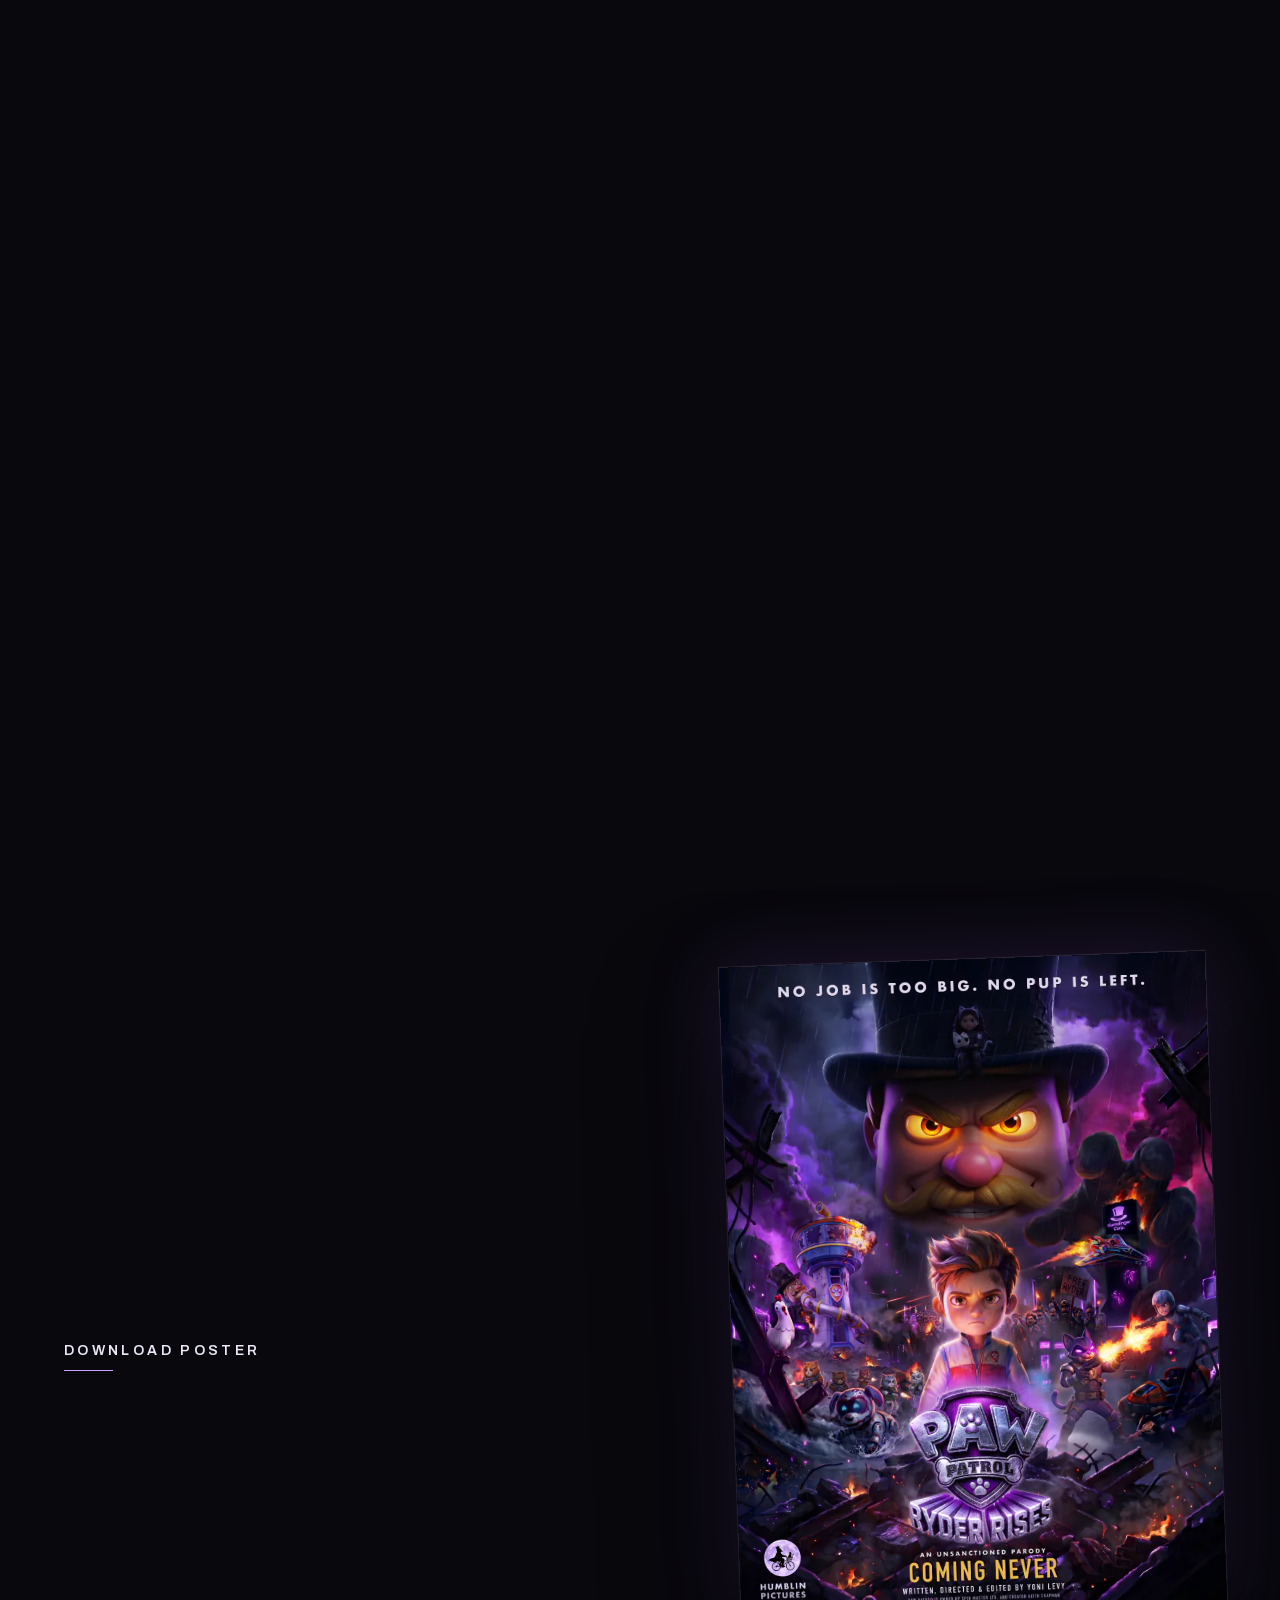
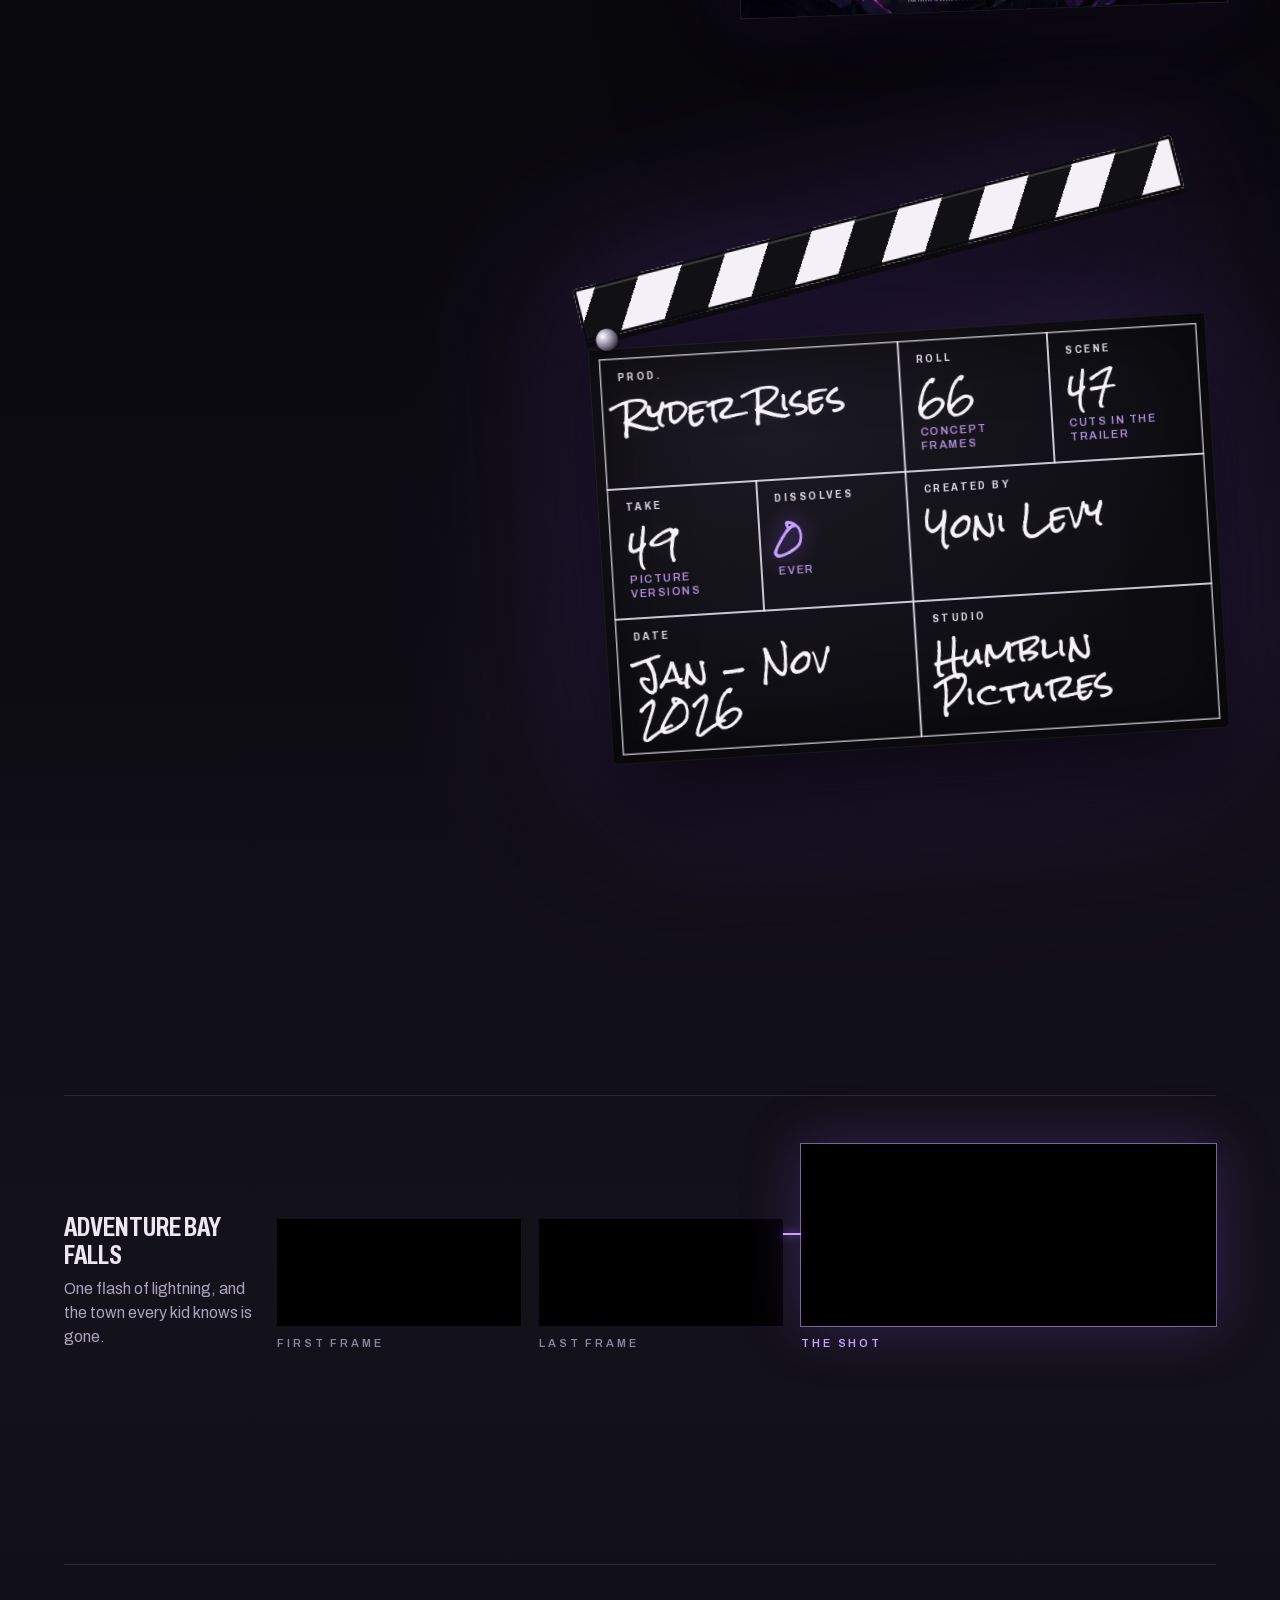
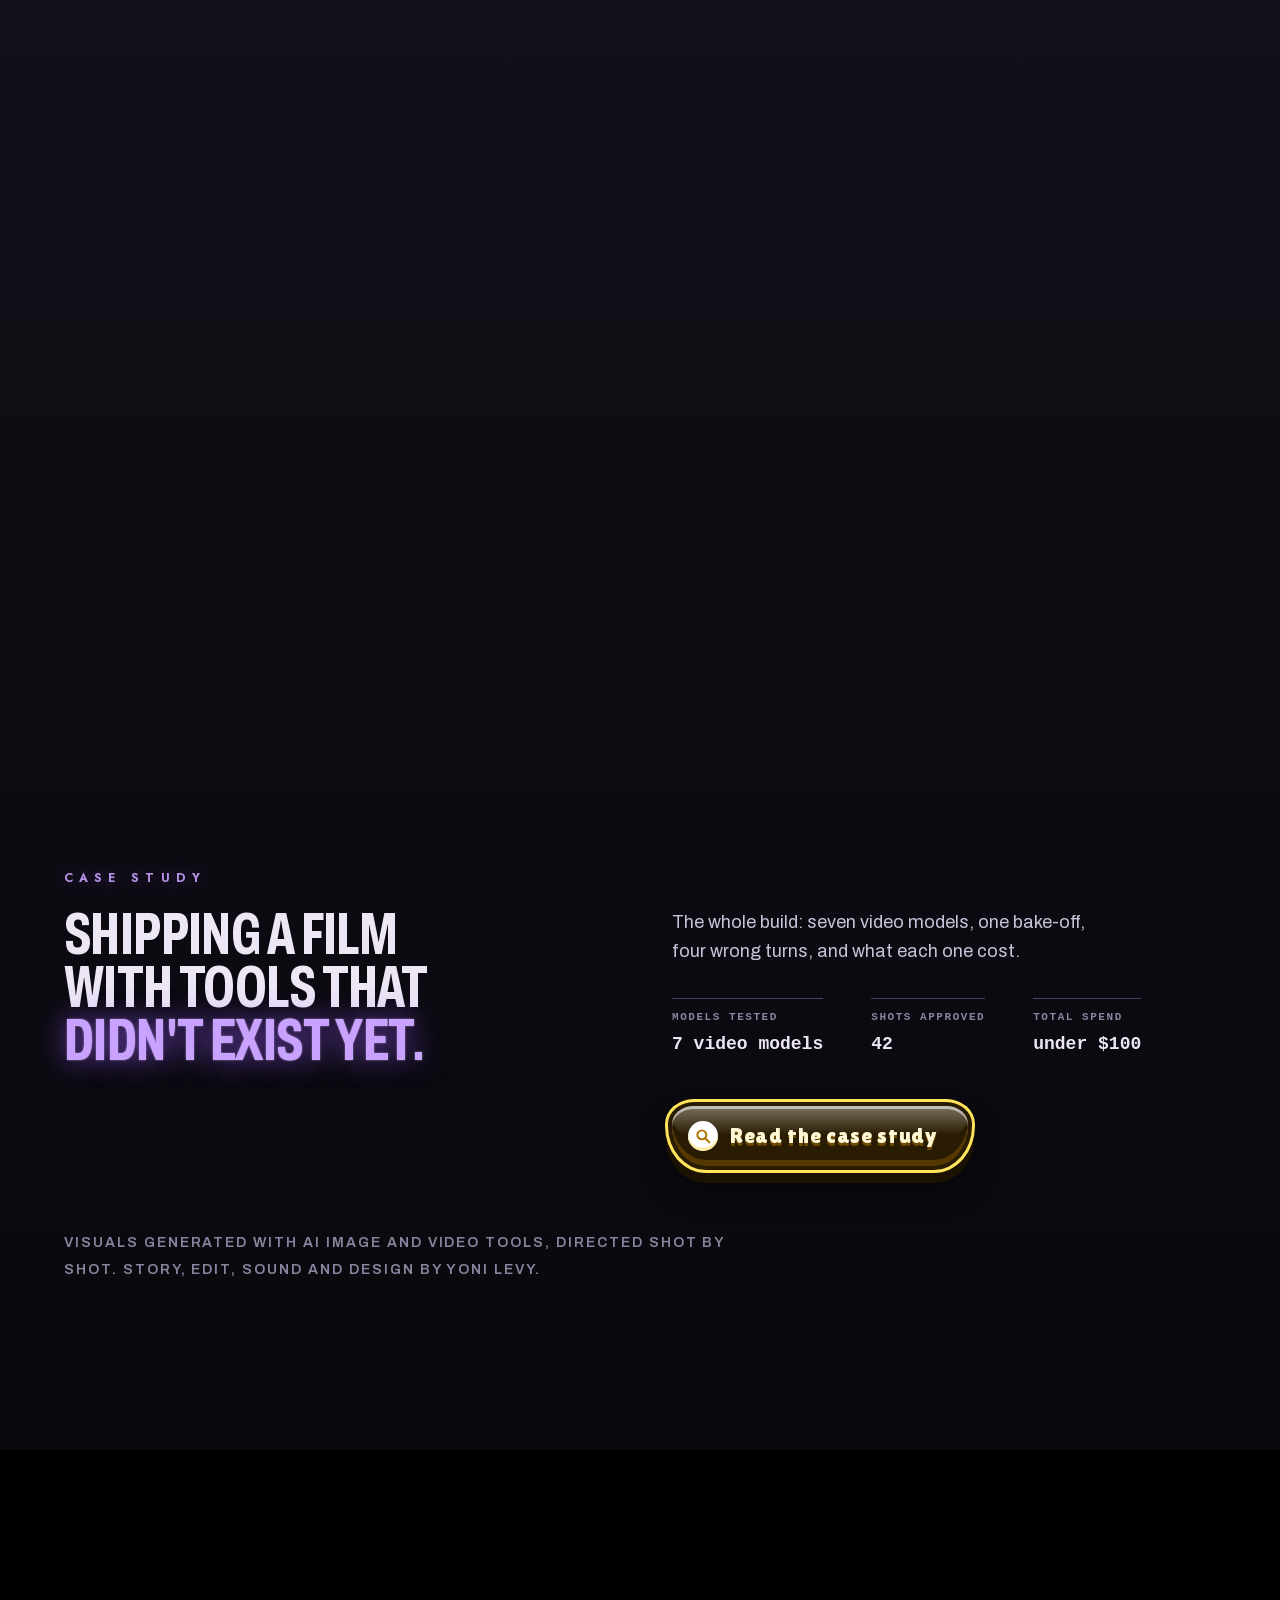
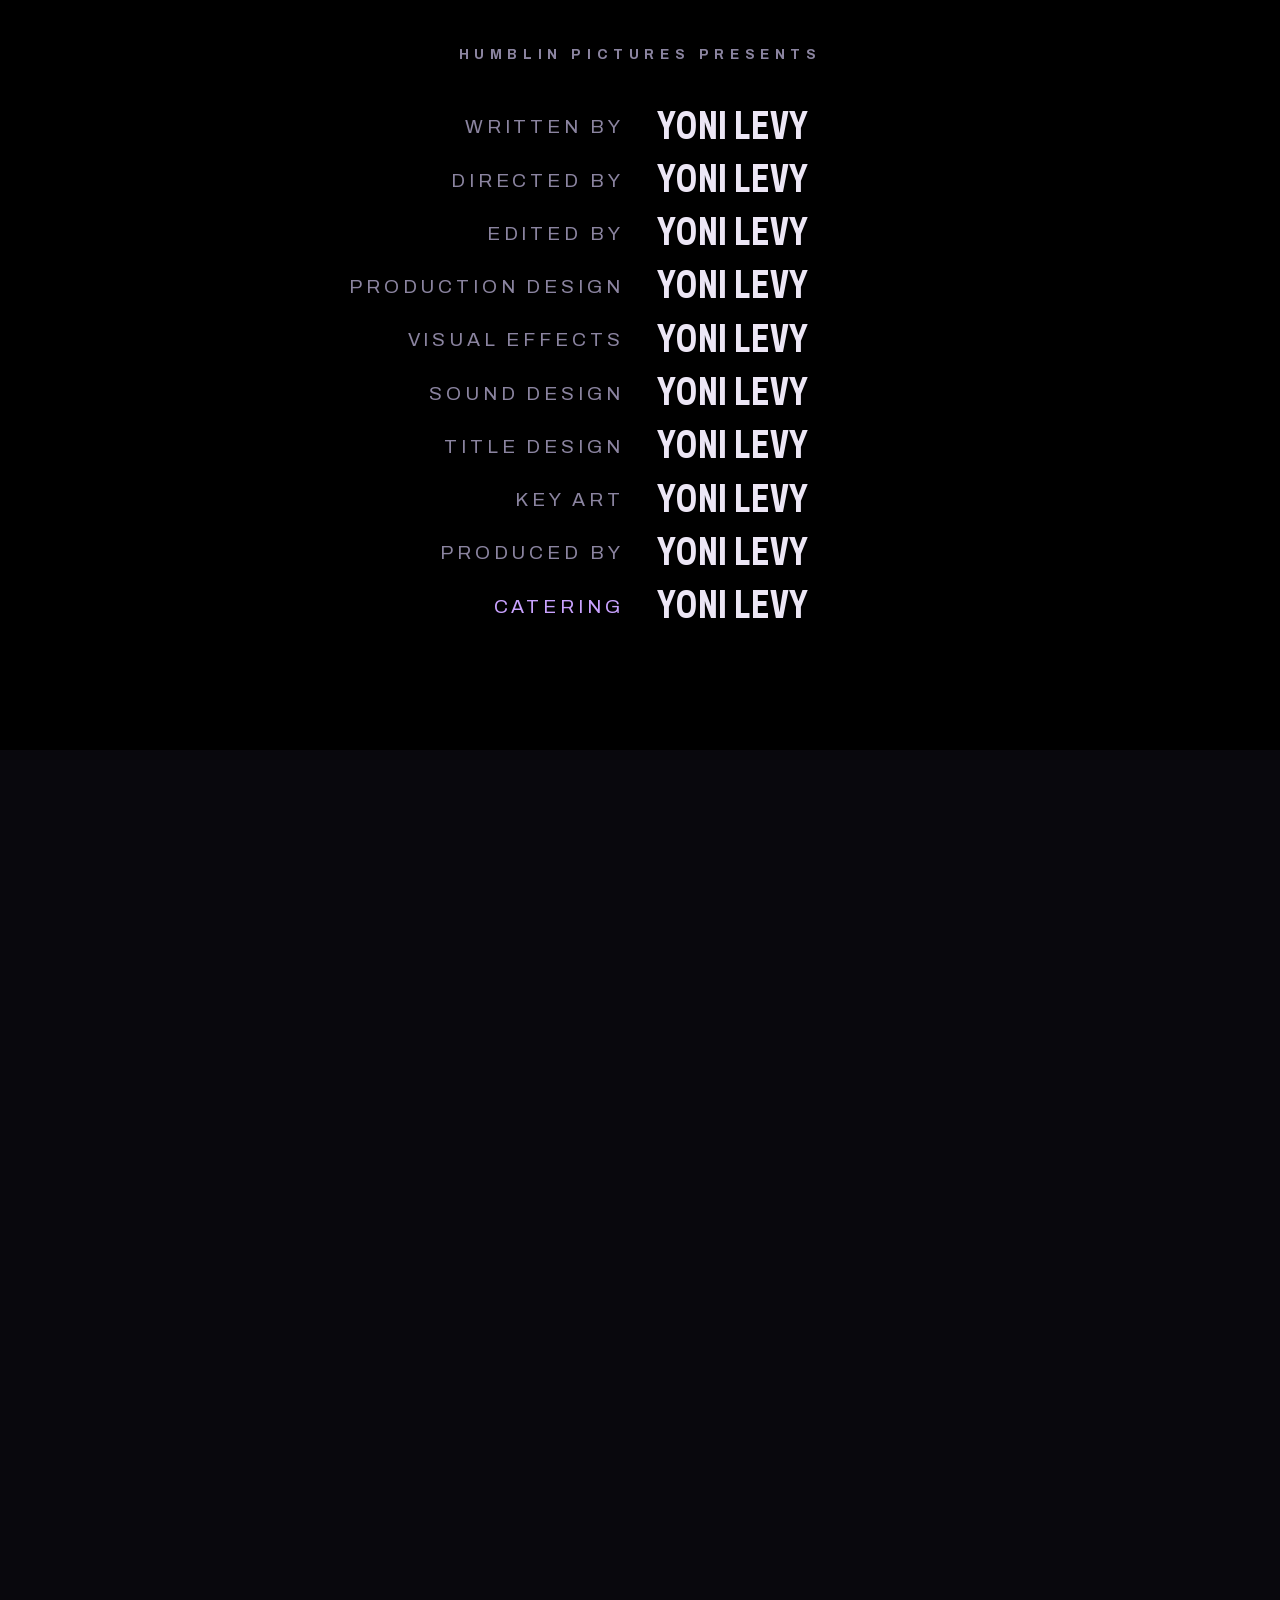
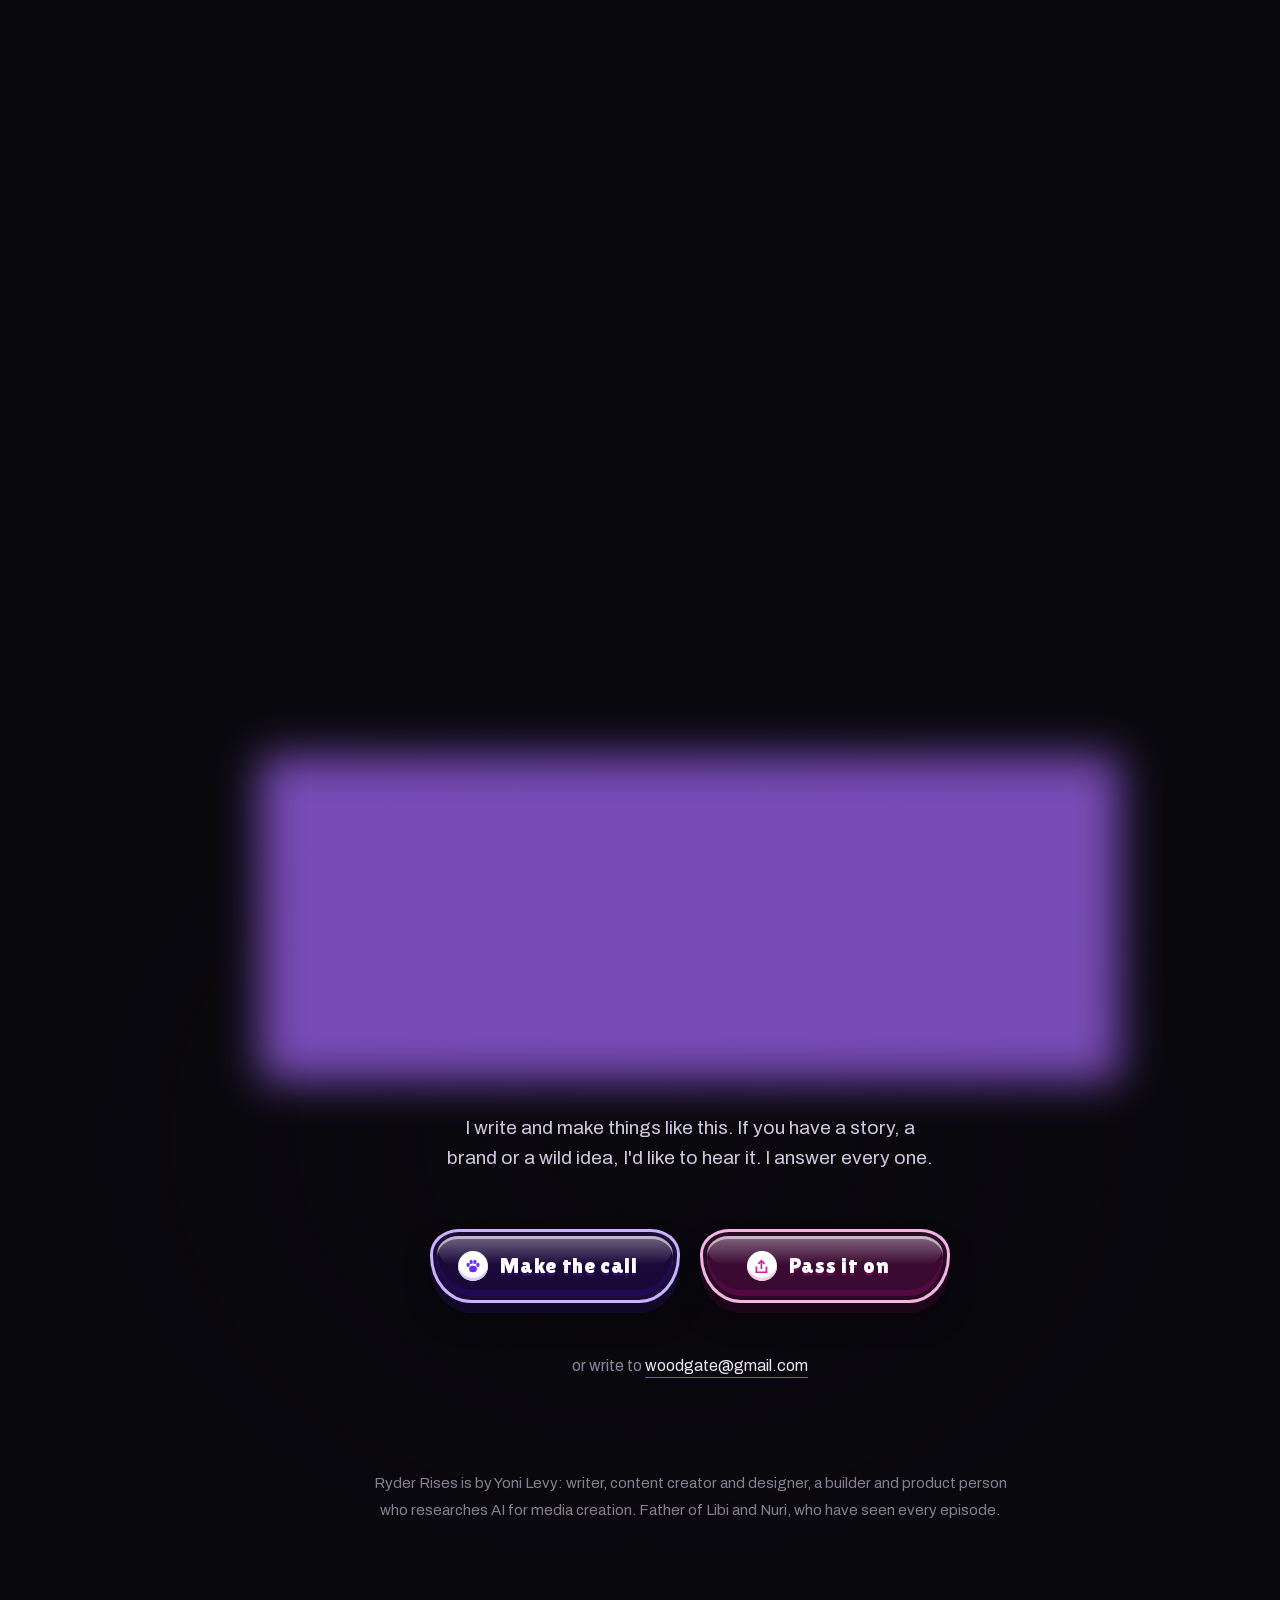
==== commit f760c02e: "Publish 2026-11-23 18:25" ====
--- a/index.html
+++ b/index.html
@@ -3,7 +3,7 @@
 <head>
 <meta charset="utf-8">
 <meta name="viewport" content="width=device-width, initial-scale=1, viewport-fit=cover">
-<meta http-equiv="Content-Security-Policy" content="default-src 'self'; script-src 'self' https://*.googletagmanager.com; style-src 'self' 'unsafe-inline'; style-src-elem 'self'; style-src-attr 'unsafe-inline'; font-src 'self'; img-src 'self' data: https://*.google-analytics.com https://*.googletagmanager.com; media-src 'self'; connect-src 'self' https://*.google-analytics.com https://*.analytics.google.com https://*.googletagmanager.com; object-src 'none'; base-uri 'self'; form-action 'none'">
+<meta http-equiv="Content-Security-Policy" content="default-src 'self'; script-src 'self' 'sha256-gtJ02DbKst4NKRBlVGo4OBok5Ton38sEScQLCLUd0Bk=' https://*.googletagmanager.com; style-src 'self' 'unsafe-inline'; style-src-elem 'self'; style-src-attr 'unsafe-inline'; font-src 'self'; img-src 'self' data: https://*.google-analytics.com https://*.googletagmanager.com; media-src 'self'; connect-src 'self' https://*.google-analytics.com https://*.analytics.google.com https://*.googletagmanager.com; object-src 'none'; base-uri 'self'; form-action 'none'">
 <meta name="referrer" content="strict-origin-when-cross-origin">
 <title>PAW Patrol: Ryder Rises -by- Yoni Levy</title>
 <meta name="description" content="Adventure Bay has fallen. Watch PAW Patrol: Ryder Rises, the dark R-rated parody trailer written and directed by Yoni Levy. Unsanctioned. Coming never.">
@@ -30,7 +30,9 @@
 <link rel="preload" as="image" href="assets/hero-poster.webp?v=2" media="(min-width: 701px)">
 <link rel="preload" as="image" href="assets/hero-poster-960.webp" media="(max-width: 700px)">
 <link rel="preload" as="image" href="assets/logo3d-v3.webp" imagesrcset="assets/logo3d-v3-520.webp 520w, assets/logo3d-v3-640.webp 640w, assets/logo3d-v3.webp 1200w" imagesizes="(max-width: 760px) min(64vw, 280px), 30vw" fetchpriority="high">
-<script src="js/boot.js?v=1"></script>
+<script>/* Runs before the first paint. A visitor who already sat through the green band in this tab goes straight to the film. */
+try { if (sessionStorage.getItem("rr-band") === "1") document.documentElement.classList.add("is-return"); } catch (e) {}
+</script>
 <link rel="stylesheet" href="css/site.css?v=85">
 <script type="application/ld+json">{"@context": "https://schema.org", "@graph": [{"@type": "WebSite", "@id": "https://ryderrises.com/#site", "url": "https://ryderrises.com/", "name": "Ryder Rises", "alternateName": "PAW Patrol: Ryder Rises", "inLanguage": "en"}, {"@type": "Person", "@id": "https://ryderrises.com/#yoni-levy", "name": "Yoni Levy", "url": "https://www.linkedin.com/in/ynilvy", "sameAs": ["https://www.linkedin.com/in/ynilvy", "https://www.youtube.com/@humblinpictures"], "description": "Writer, content creator and designer"}, {"@type": "WebPage", "@id": "https://ryderrises.com/#page", "url": "https://ryderrises.com/", "name": "PAW Patrol: Ryder Rises -by- Yoni Levy", "description": "Adventure Bay has fallen. Watch PAW Patrol: Ryder Rises, the dark R-rated parody trailer written and directed by Yoni Levy. Unsanctioned. Coming never.", "inLanguage": "en", "isPartOf": {"@id": "https://ryderrises.com/#site"}, "primaryImageOfPage": "https://ryderrises.com/assets/og-v7.jpg", "author": {"@id": "https://ryderrises.com/#yoni-levy"}, "mainEntity": {"@id": "https://ryderrises.com/#trailer"}}, {"@type": "VideoObject", "@id": "https://ryderrises.com/#trailer", "name": "PAW Patrol: Ryder Rises | Parody Trailer", "description": "Adventure Bay has fallen. Watch PAW Patrol: Ryder Rises, the dark R-rated parody trailer written and directed by Yoni Levy. Unsanctioned. Coming never.", "thumbnailUrl": ["https://ryderrises.com/assets/og-v7.jpg", "https://ryderrises.com/assets/stills/03-07b-to-bay.webp"], "uploadDate": "2026-11-11T22:00:00+02:00", "duration": "PT1M58S", "contentUrl": "https://ryderrises.com/assets/trailer-v49.mp4", "inLanguage": "en", "genre": ["Parody", "Trailer"], "isFamilyFriendly": false, "creator": {"@id": "https://ryderrises.com/#yoni-levy"}, "director": {"@id": "https://ryderrises.com/#yoni-levy"}}]}</script>
 </head>
